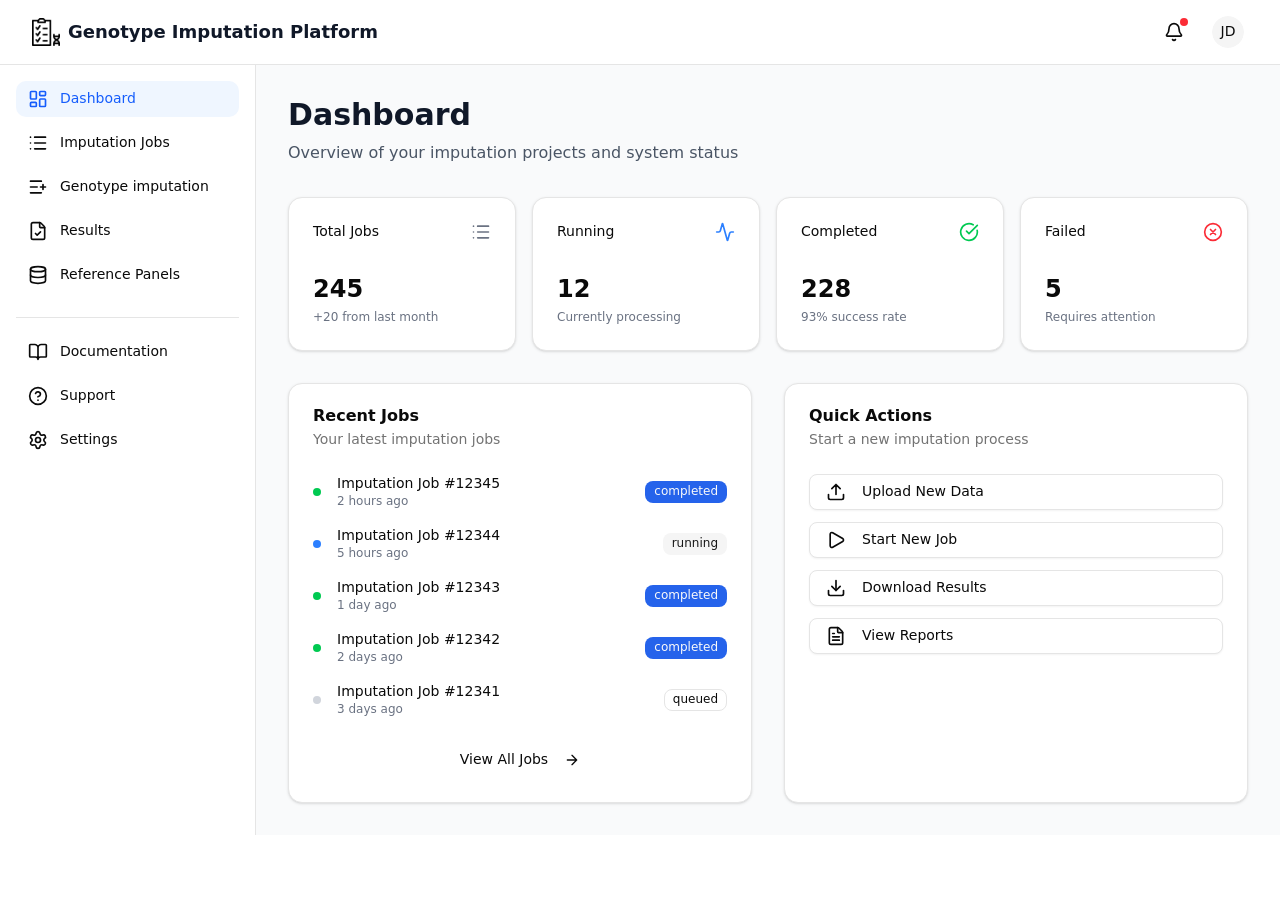
==== dashboard/index.html @ e4e01e19 "Updates" ====
<!DOCTYPE html><html><head><meta charset="utf-8"><meta name="viewport" content="width=device-width, initial-scale=1"><script type="importmap">{"imports":{"#entry":"/_nuxt/B8_jQJ55.js"}}</script><link rel="stylesheet" href="/_nuxt/entry.W6p2sgHq.css" crossorigin><style>@layer base {:where(.i-lucide\:activity){display:inline-block;width:1em;height:1em;background-color:currentColor;-webkit-mask-image:var(--svg);mask-image:var(--svg);-webkit-mask-repeat:no-repeat;mask-repeat:no-repeat;-webkit-mask-size:100% 100%;mask-size:100% 100%;--svg:url("data:image/svg+xml,%3Csvg xmlns='http://www.w3.org/2000/svg' viewBox='0 0 24 24' width='24' height='24'%3E%3Cpath fill='none' stroke='black' stroke-linecap='round' stroke-linejoin='round' stroke-width='2' d='M22 12h-2.48a2 2 0 0 0-1.93 1.46l-2.35 8.36a.25.25 0 0 1-.48 0L9.24 2.18a.25.25 0 0 0-.48 0l-2.35 8.36A2 2 0 0 1 4.49 12H2'/%3E%3C/svg%3E")}:where(.i-lucide\:arrow-right){display:inline-block;width:1em;height:1em;background-color:currentColor;-webkit-mask-image:var(--svg);mask-image:var(--svg);-webkit-mask-repeat:no-repeat;mask-repeat:no-repeat;-webkit-mask-size:100% 100%;mask-size:100% 100%;--svg:url("data:image/svg+xml,%3Csvg xmlns='http://www.w3.org/2000/svg' viewBox='0 0 24 24' width='24' height='24'%3E%3Cpath fill='none' stroke='black' stroke-linecap='round' stroke-linejoin='round' stroke-width='2' d='M5 12h14m-7-7l7 7l-7 7'/%3E%3C/svg%3E")}:where(.i-lucide\:bell){display:inline-block;width:1em;height:1em;background-color:currentColor;-webkit-mask-image:var(--svg);mask-image:var(--svg);-webkit-mask-repeat:no-repeat;mask-repeat:no-repeat;-webkit-mask-size:100% 100%;mask-size:100% 100%;--svg:url("data:image/svg+xml,%3Csvg xmlns='http://www.w3.org/2000/svg' viewBox='0 0 24 24' width='24' height='24'%3E%3Cpath fill='none' stroke='black' stroke-linecap='round' stroke-linejoin='round' stroke-width='2' d='M10.268 21a2 2 0 0 0 3.464 0m-10.47-5.674A1 1 0 0 0 4 17h16a1 1 0 0 0 .74-1.673C19.41 13.956 18 12.499 18 8A6 6 0 0 0 6 8c0 4.499-1.411 5.956-2.738 7.326'/%3E%3C/svg%3E")}:where(.i-lucide\:book-open){display:inline-block;width:1em;height:1em;background-color:currentColor;-webkit-mask-image:var(--svg);mask-image:var(--svg);-webkit-mask-repeat:no-repeat;mask-repeat:no-repeat;-webkit-mask-size:100% 100%;mask-size:100% 100%;--svg:url("data:image/svg+xml,%3Csvg xmlns='http://www.w3.org/2000/svg' viewBox='0 0 24 24' width='24' height='24'%3E%3Cpath fill='none' stroke='black' stroke-linecap='round' stroke-linejoin='round' stroke-width='2' d='M12 7v14m-9-3a1 1 0 0 1-1-1V4a1 1 0 0 1 1-1h5a4 4 0 0 1 4 4a4 4 0 0 1 4-4h5a1 1 0 0 1 1 1v13a1 1 0 0 1-1 1h-6a3 3 0 0 0-3 3a3 3 0 0 0-3-3z'/%3E%3C/svg%3E")}:where(.i-lucide\:check-circle){display:inline-block;width:1em;height:1em;background-color:currentColor;-webkit-mask-image:var(--svg);mask-image:var(--svg);-webkit-mask-repeat:no-repeat;mask-repeat:no-repeat;-webkit-mask-size:100% 100%;mask-size:100% 100%;--svg:url("data:image/svg+xml,%3Csvg xmlns='http://www.w3.org/2000/svg' viewBox='0 0 24 24' width='24' height='24'%3E%3Cg fill='none' stroke='black' stroke-linecap='round' stroke-linejoin='round' stroke-width='2'%3E%3Cpath d='M21.801 10A10 10 0 1 1 17 3.335'/%3E%3Cpath d='m9 11l3 3L22 4'/%3E%3C/g%3E%3C/svg%3E")}:where(.i-lucide\:database){display:inline-block;width:1em;height:1em;background-color:currentColor;-webkit-mask-image:var(--svg);mask-image:var(--svg);-webkit-mask-repeat:no-repeat;mask-repeat:no-repeat;-webkit-mask-size:100% 100%;mask-size:100% 100%;--svg:url("data:image/svg+xml,%3Csvg xmlns='http://www.w3.org/2000/svg' viewBox='0 0 24 24' width='24' height='24'%3E%3Cg fill='none' stroke='black' stroke-linecap='round' stroke-linejoin='round' stroke-width='2'%3E%3Cellipse cx='12' cy='5' rx='9' ry='3'/%3E%3Cpath d='M3 5v14a9 3 0 0 0 18 0V5'/%3E%3Cpath d='M3 12a9 3 0 0 0 18 0'/%3E%3C/g%3E%3C/svg%3E")}:where(.i-lucide\:download){display:inline-block;width:1em;height:1em;background-color:currentColor;-webkit-mask-image:var(--svg);mask-image:var(--svg);-webkit-mask-repeat:no-repeat;mask-repeat:no-repeat;-webkit-mask-size:100% 100%;mask-size:100% 100%;--svg:url("data:image/svg+xml,%3Csvg xmlns='http://www.w3.org/2000/svg' viewBox='0 0 24 24' width='24' height='24'%3E%3Cg fill='none' stroke='black' stroke-linecap='round' stroke-linejoin='round' stroke-width='2'%3E%3Cpath d='M12 15V3m9 12v4a2 2 0 0 1-2 2H5a2 2 0 0 1-2-2v-4'/%3E%3Cpath d='m7 10l5 5l5-5'/%3E%3C/g%3E%3C/svg%3E")}:where(.i-lucide\:file-check){display:inline-block;width:1em;height:1em;background-color:currentColor;-webkit-mask-image:var(--svg);mask-image:var(--svg);-webkit-mask-repeat:no-repeat;mask-repeat:no-repeat;-webkit-mask-size:100% 100%;mask-size:100% 100%;--svg:url("data:image/svg+xml,%3Csvg xmlns='http://www.w3.org/2000/svg' viewBox='0 0 24 24' width='24' height='24'%3E%3Cg fill='none' stroke='black' stroke-linecap='round' stroke-linejoin='round' stroke-width='2'%3E%3Cpath d='M6 22a2 2 0 0 1-2-2V4a2 2 0 0 1 2-2h8a2.4 2.4 0 0 1 1.704.706l3.588 3.588A2.4 2.4 0 0 1 20 8v12a2 2 0 0 1-2 2z'/%3E%3Cpath d='M14 2v5a1 1 0 0 0 1 1h5M9 15l2 2l4-4'/%3E%3C/g%3E%3C/svg%3E")}:where(.i-lucide\:file-text){display:inline-block;width:1em;height:1em;background-color:currentColor;-webkit-mask-image:var(--svg);mask-image:var(--svg);-webkit-mask-repeat:no-repeat;mask-repeat:no-repeat;-webkit-mask-size:100% 100%;mask-size:100% 100%;--svg:url("data:image/svg+xml,%3Csvg xmlns='http://www.w3.org/2000/svg' viewBox='0 0 24 24' width='24' height='24'%3E%3Cg fill='none' stroke='black' stroke-linecap='round' stroke-linejoin='round' stroke-width='2'%3E%3Cpath d='M6 22a2 2 0 0 1-2-2V4a2 2 0 0 1 2-2h8a2.4 2.4 0 0 1 1.704.706l3.588 3.588A2.4 2.4 0 0 1 20 8v12a2 2 0 0 1-2 2z'/%3E%3Cpath d='M14 2v5a1 1 0 0 0 1 1h5M10 9H8m8 4H8m8 4H8'/%3E%3C/g%3E%3C/svg%3E")}:where(.i-lucide\:help-circle){display:inline-block;width:1em;height:1em;background-color:currentColor;-webkit-mask-image:var(--svg);mask-image:var(--svg);-webkit-mask-repeat:no-repeat;mask-repeat:no-repeat;-webkit-mask-size:100% 100%;mask-size:100% 100%;--svg:url("data:image/svg+xml,%3Csvg xmlns='http://www.w3.org/2000/svg' viewBox='0 0 24 24' width='24' height='24'%3E%3Cg fill='none' stroke='black' stroke-linecap='round' stroke-linejoin='round' stroke-width='2'%3E%3Ccircle cx='12' cy='12' r='10'/%3E%3Cpath d='M9.09 9a3 3 0 0 1 5.83 1c0 2-3 3-3 3m.08 4h.01'/%3E%3C/g%3E%3C/svg%3E")}:where(.i-lucide\:layout-dashboard){display:inline-block;width:1em;height:1em;background-color:currentColor;-webkit-mask-image:var(--svg);mask-image:var(--svg);-webkit-mask-repeat:no-repeat;mask-repeat:no-repeat;-webkit-mask-size:100% 100%;mask-size:100% 100%;--svg:url("data:image/svg+xml,%3Csvg xmlns='http://www.w3.org/2000/svg' viewBox='0 0 24 24' width='24' height='24'%3E%3Cg fill='none' stroke='black' stroke-linecap='round' stroke-linejoin='round' stroke-width='2'%3E%3Crect width='7' height='9' x='3' y='3' rx='1'/%3E%3Crect width='7' height='5' x='14' y='3' rx='1'/%3E%3Crect width='7' height='9' x='14' y='12' rx='1'/%3E%3Crect width='7' height='5' x='3' y='16' rx='1'/%3E%3C/g%3E%3C/svg%3E")}:where(.i-lucide\:list){display:inline-block;width:1em;height:1em;background-color:currentColor;-webkit-mask-image:var(--svg);mask-image:var(--svg);-webkit-mask-repeat:no-repeat;mask-repeat:no-repeat;-webkit-mask-size:100% 100%;mask-size:100% 100%;--svg:url("data:image/svg+xml,%3Csvg xmlns='http://www.w3.org/2000/svg' viewBox='0 0 24 24' width='24' height='24'%3E%3Cpath fill='none' stroke='black' stroke-linecap='round' stroke-linejoin='round' stroke-width='2' d='M3 5h.01M3 12h.01M3 19h.01M8 5h13M8 12h13M8 19h13'/%3E%3C/svg%3E")}:where(.i-lucide\:list-plus){display:inline-block;width:1em;height:1em;background-color:currentColor;-webkit-mask-image:var(--svg);mask-image:var(--svg);-webkit-mask-repeat:no-repeat;mask-repeat:no-repeat;-webkit-mask-size:100% 100%;mask-size:100% 100%;--svg:url("data:image/svg+xml,%3Csvg xmlns='http://www.w3.org/2000/svg' viewBox='0 0 24 24' width='24' height='24'%3E%3Cpath fill='none' stroke='black' stroke-linecap='round' stroke-linejoin='round' stroke-width='2' d='M16 5H3m8 7H3m13 7H3M18 9v6m3-3h-6'/%3E%3C/svg%3E")}:where(.i-lucide\:menu){display:inline-block;width:1em;height:1em;background-color:currentColor;-webkit-mask-image:var(--svg);mask-image:var(--svg);-webkit-mask-repeat:no-repeat;mask-repeat:no-repeat;-webkit-mask-size:100% 100%;mask-size:100% 100%;--svg:url("data:image/svg+xml,%3Csvg xmlns='http://www.w3.org/2000/svg' viewBox='0 0 24 24' width='24' height='24'%3E%3Cpath fill='none' stroke='black' stroke-linecap='round' stroke-linejoin='round' stroke-width='2' d='M4 5h16M4 12h16M4 19h16'/%3E%3C/svg%3E")}:where(.i-lucide\:play){display:inline-block;width:1em;height:1em;background-color:currentColor;-webkit-mask-image:var(--svg);mask-image:var(--svg);-webkit-mask-repeat:no-repeat;mask-repeat:no-repeat;-webkit-mask-size:100% 100%;mask-size:100% 100%;--svg:url("data:image/svg+xml,%3Csvg xmlns='http://www.w3.org/2000/svg' viewBox='0 0 24 24' width='24' height='24'%3E%3Cpath fill='none' stroke='black' stroke-linecap='round' stroke-linejoin='round' stroke-width='2' d='M5 5a2 2 0 0 1 3.008-1.728l11.997 6.998a2 2 0 0 1 .003 3.458l-12 7A2 2 0 0 1 5 19z'/%3E%3C/svg%3E")}:where(.i-lucide\:settings){display:inline-block;width:1em;height:1em;background-color:currentColor;-webkit-mask-image:var(--svg);mask-image:var(--svg);-webkit-mask-repeat:no-repeat;mask-repeat:no-repeat;-webkit-mask-size:100% 100%;mask-size:100% 100%;--svg:url("data:image/svg+xml,%3Csvg xmlns='http://www.w3.org/2000/svg' viewBox='0 0 24 24' width='24' height='24'%3E%3Cg fill='none' stroke='black' stroke-linecap='round' stroke-linejoin='round' stroke-width='2'%3E%3Cpath d='M9.671 4.136a2.34 2.34 0 0 1 4.659 0a2.34 2.34 0 0 0 3.319 1.915a2.34 2.34 0 0 1 2.33 4.033a2.34 2.34 0 0 0 0 3.831a2.34 2.34 0 0 1-2.33 4.033a2.34 2.34 0 0 0-3.319 1.915a2.34 2.34 0 0 1-4.659 0a2.34 2.34 0 0 0-3.32-1.915a2.34 2.34 0 0 1-2.33-4.033a2.34 2.34 0 0 0 0-3.831A2.34 2.34 0 0 1 6.35 6.051a2.34 2.34 0 0 0 3.319-1.915'/%3E%3Ccircle cx='12' cy='12' r='3'/%3E%3C/g%3E%3C/svg%3E")}:where(.i-lucide\:upload){display:inline-block;width:1em;height:1em;background-color:currentColor;-webkit-mask-image:var(--svg);mask-image:var(--svg);-webkit-mask-repeat:no-repeat;mask-repeat:no-repeat;-webkit-mask-size:100% 100%;mask-size:100% 100%;--svg:url("data:image/svg+xml,%3Csvg xmlns='http://www.w3.org/2000/svg' viewBox='0 0 24 24' width='24' height='24'%3E%3Cpath fill='none' stroke='black' stroke-linecap='round' stroke-linejoin='round' stroke-width='2' d='M12 3v12m5-7l-5-5l-5 5m14 7v4a2 2 0 0 1-2 2H5a2 2 0 0 1-2-2v-4'/%3E%3C/svg%3E")}:where(.i-lucide\:x-circle){display:inline-block;width:1em;height:1em;background-color:currentColor;-webkit-mask-image:var(--svg);mask-image:var(--svg);-webkit-mask-repeat:no-repeat;mask-repeat:no-repeat;-webkit-mask-size:100% 100%;mask-size:100% 100%;--svg:url("data:image/svg+xml,%3Csvg xmlns='http://www.w3.org/2000/svg' viewBox='0 0 24 24' width='24' height='24'%3E%3Cg fill='none' stroke='black' stroke-linecap='round' stroke-linejoin='round' stroke-width='2'%3E%3Ccircle cx='12' cy='12' r='10'/%3E%3Cpath d='m15 9l-6 6m0-6l6 6'/%3E%3C/g%3E%3C/svg%3E")}:where(.i-my-icon\:dna-file){display:inline-block;width:1em;height:1em;background-repeat:no-repeat;background-size:100% 100%;background-image:url("data:image/svg+xml,%3Csvg xmlns='http://www.w3.org/2000/svg' xmlns:xlink='http://www.w3.org/1999/xlink' viewBox='0 0 66 66' width='66' height='66'%3E%3Cdefs%3E%3Cpattern id='pattern0_27_531' patternContentUnits='objectBoundingBox' width='1' height='1'%3E %3Cuse xlink:href='%23image0_27_531' transform='scale(0.00195312)'/%3E %3C/pattern%3E %3Cimage id='image0_27_531' width='512' height='512' preserveAspectRatio='none' xlink:href='[data-uri]'/%3E%3C/defs%3E%3Cg fill='none'%3E%3Crect width='66' height='66' fill='url(%23pattern0_27_531)'/%3E%3C/g%3E%3C/svg%3E")}}</style><link rel="preload" as="fetch" crossorigin="anonymous" href="/dashboard/_payload.json?099404ae-c078-4c4b-ba83-6b38a8fe12af"><link rel="modulepreload" as="script" crossorigin href="/_nuxt/B8_jQJ55.js"><link rel="modulepreload" as="script" crossorigin href="/_nuxt/zl2oPZ-I.js"><link rel="modulepreload" as="script" crossorigin href="/_nuxt/tWtEjd6h.js"><link rel="modulepreload" as="script" crossorigin href="/_nuxt/B28JWLuS.js"><link rel="modulepreload" as="script" crossorigin href="/_nuxt/Dm6hYX6M.js"><link rel="modulepreload" as="script" crossorigin href="/_nuxt/xxUTR6hq.js"><link rel="modulepreload" as="script" crossorigin href="/_nuxt/CKINISIb.js"><link rel="modulepreload" as="script" crossorigin href="/_nuxt/BtDqD2Kt.js"><link rel="modulepreload" as="script" crossorigin href="/_nuxt/DuKwS0rB.js"><link rel="modulepreload" as="script" crossorigin href="/_nuxt/C70OHCFm.js"><link rel="modulepreload" as="script" crossorigin href="/_nuxt/sebvBxUa.js"><link rel="modulepreload" as="script" crossorigin href="/_nuxt/D7hTLBJC.js"><link rel="modulepreload" as="script" crossorigin href="/_nuxt/BeybWEwR.js"><link rel="modulepreload" as="script" crossorigin href="/_nuxt/CuUC44mw.js"><link rel="modulepreload" as="script" crossorigin href="/_nuxt/C_3zd03k.js"><link rel="preload" as="fetch" fetchpriority="low" crossorigin="anonymous" href="/_nuxt/builds/meta/099404ae-c078-4c4b-ba83-6b38a8fe12af.json"><link rel="prefetch" as="script" crossorigin href="/_nuxt/DgcLq3_6.js"><link rel="prefetch" as="script" crossorigin href="/_nuxt/DllrQ2C2.js"><script type="module" src="/_nuxt/B8_jQJ55.js" crossorigin></script></head><body><div id="__nuxt"><div class="min-h-screen"><header class="sticky top-0 z-50 w-full border-b bg-white"><div class="flex h-16 items-center px-4 sm:px-6 lg:px-8"><button data-slot="button" class="inline-flex items-center justify-center gap-2 whitespace-nowrap rounded-md text-sm font-medium transition-all disabled:pointer-events-none disabled:opacity-50 [&amp;_svg]:pointer-events-none [&amp;_svg:not([class*=&#39;size-&#39;])]:size-4 shrink-0 [&amp;_svg]:shrink-0 outline-none focus-visible:border-ring focus-visible:ring-ring/50 focus-visible:ring-[3px] aria-invalid:ring-destructive/20 dark:aria-invalid:ring-destructive/40 aria-invalid:border-destructive hover:bg-accent hover:text-accent-foreground dark:hover:bg-accent/50 size-9 lg:hidden mr-2"><!--[--><span class="iconify i-lucide:menu" aria-hidden="true" style="font-size:24px;"></span><!--]--></button><a aria-current="page" href="/dashboard" class="router-link-active router-link-exact-active flex items-center space-x-2"><span class="iconify i-my-icon:dna-file text-blue-600" aria-hidden="true" style="font-size:28px;"></span><span class="text-lg font-bold text-gray-900 hidden sm:inline">Genotype Imputation Platform</span></a><div class="ml-auto flex items-center space-x-4"><!--[--><!--[--><!--[--><!--[--><button data-slot="dropdown-menu-trigger" class="inline-flex items-center justify-center gap-2 whitespace-nowrap rounded-md text-sm font-medium transition-all disabled:pointer-events-none disabled:opacity-50 [&amp;_svg]:pointer-events-none [&amp;_svg:not([class*=&#39;size-&#39;])]:size-4 shrink-0 [&amp;_svg]:shrink-0 outline-none focus-visible:border-ring focus-visible:ring-ring/50 focus-visible:ring-[3px] aria-invalid:ring-destructive/20 dark:aria-invalid:ring-destructive/40 aria-invalid:border-destructive hover:bg-accent hover:text-accent-foreground dark:hover:bg-accent/50 size-9 relative" id="reka-dropdown-menu-trigger-v-0-0" type="button" aria-haspopup="menu" aria-expanded="false" data-state="closed"><!--[--><span class="iconify i-lucide:bell" aria-hidden="true" style="font-size:20px;"></span><span class="absolute top-1 right-1 h-2 w-2 rounded-full bg-red-500"></span><!--]--></button><!--v-if--><!--]--><!--]--><!--]--><!--]--><!--[--><!--[--><!--[--><!--[--><button data-slot="dropdown-menu-trigger" class="inline-flex items-center justify-center gap-2 whitespace-nowrap text-sm font-medium transition-all disabled:pointer-events-none disabled:opacity-50 [&amp;_svg]:pointer-events-none [&amp;_svg:not([class*=&#39;size-&#39;])]:size-4 shrink-0 [&amp;_svg]:shrink-0 outline-none focus-visible:border-ring focus-visible:ring-ring/50 focus-visible:ring-[3px] aria-invalid:ring-destructive/20 dark:aria-invalid:ring-destructive/40 aria-invalid:border-destructive hover:bg-accent hover:text-accent-foreground dark:hover:bg-accent/50 px-4 py-2 has-[&gt;svg]:px-3 relative h-10 w-10 rounded-full" id="reka-dropdown-menu-trigger-v-0-1" type="button" aria-haspopup="menu" aria-expanded="false" data-state="closed"><!--[--><span data-slot="avatar" class="relative flex size-8 shrink-0 overflow-hidden rounded-full"><!--[--><!--[--><img role="img" src="/images/avatar.png" data-slot="avatar-image" class="aspect-square size-full" alt="User" style="display:none;"><span data-slot="avatar-fallback" class="bg-muted flex size-full items-center justify-center rounded-full"><!--[--><!--[-->JD<!--]--><!--]--></span><!--]--><!--]--></span><!--]--></button><!--v-if--><!--]--><!--]--><!--]--><!--]--></div></div></header><div class="flex"><aside class="fixed inset-y-0 left-0 z-40 w-64 transform border-r bg-white transition-transform duration-200 ease-in-out lg:static lg:translate-x-0 mt-16 lg:mt-0 -translate-x-full"><nav class="flex flex-col h-full p-4 space-y-2"><a aria-current="page" href="/dashboard" class="router-link-active router-link-exact-active flex items-center space-x-3 px-3 py-2 rounded-lg hover:bg-gray-100 transition-colors bg-blue-50 text-blue-600"><span class="iconify i-lucide:layout-dashboard" aria-hidden="true" style="font-size:20px;"></span><span class="text-sm font-medium">Dashboard</span></a><a href="/dashboard/jobs" class="flex items-center space-x-3 px-3 py-2 rounded-lg hover:bg-gray-100 transition-colors"><span class="iconify i-lucide:list" aria-hidden="true" style="font-size:20px;"></span><span class="text-sm font-medium">Imputation Jobs</span></a><a href="/dashboard/create" class="flex items-center space-x-3 px-3 py-2 rounded-lg hover:bg-gray-100 transition-colors"><span class="iconify i-lucide:list-plus" aria-hidden="true" style="font-size:20px;"></span><span class="text-sm font-medium">Genotype imputation</span></a><a class="flex items-center space-x-3 px-3 py-2 rounded-lg hover:bg-gray-100 transition-colors"><span class="iconify i-lucide:file-check" aria-hidden="true" style="font-size:20px;"></span><span class="text-sm font-medium">Results</span></a><a class="flex items-center space-x-3 px-3 py-2 rounded-lg hover:bg-gray-100 transition-colors"><span class="iconify i-lucide:database" aria-hidden="true" style="font-size:20px;"></span><span class="text-sm font-medium">Reference Panels</span></a><div data-orientation="horizontal" role="none" data-slot="separator-root" class="bg-border shrink-0 data-[orientation=horizontal]:h-px data-[orientation=horizontal]:w-full data-[orientation=vertical]:h-full data-[orientation=vertical]:w-px my-4"><!--[--><!--]--></div><a class="flex items-center space-x-3 px-3 py-2 rounded-lg hover:bg-gray-100 transition-colors"><span class="iconify i-lucide:book-open" aria-hidden="true" style="font-size:20px;"></span><span class="text-sm font-medium">Documentation</span></a><a class="flex items-center space-x-3 px-3 py-2 rounded-lg hover:bg-gray-100 transition-colors"><span class="iconify i-lucide:help-circle" aria-hidden="true" style="font-size:20px;"></span><span class="text-sm font-medium">Support</span></a><a class="flex items-center space-x-3 px-3 py-2 rounded-lg hover:bg-gray-100 transition-colors"><span class="iconify i-lucide:settings" aria-hidden="true" style="font-size:20px;"></span><span class="text-sm font-medium">Settings</span></a></nav></aside><!----><main class="flex-1 overflow-y-auto bg-gray-50"><div class="p-4 sm:p-6 lg:p-8"><!--[--><div></div><div><div class="mb-8"><h1 class="text-3xl font-bold text-gray-900">Dashboard</h1><p class="mt-2 text-gray-600"> Overview of your imputation projects and system status </p></div><div class="grid gap-4 md:grid-cols-2 lg:grid-cols-4 mb-8"><div data-slot="card" class="bg-card text-card-foreground flex flex-col gap-6 rounded-xl border py-6 shadow-sm"><!--[--><div data-slot="card-header" class="@container/card-header auto-rows-min grid-rows-[auto_auto] gap-1.5 px-6 has-data-[slot=card-action]:grid-cols-[1fr_auto] [.border-b]:pb-6 flex flex-row items-center justify-between space-y-0 pb-2"><!--[--><h3 data-slot="card-title" class="text-sm font-medium"><!--[-->Total Jobs<!--]--></h3><span class="iconify i-lucide:list text-gray-500" aria-hidden="true" style="font-size:20px;"></span><!--]--></div><div data-slot="card-content" class="px-6"><!--[--><div class="text-2xl font-bold">245</div><p class="text-xs text-gray-500 mt-1">+20 from last month</p><!--]--></div><!--]--></div><div data-slot="card" class="bg-card text-card-foreground flex flex-col gap-6 rounded-xl border py-6 shadow-sm"><!--[--><div data-slot="card-header" class="@container/card-header auto-rows-min grid-rows-[auto_auto] gap-1.5 px-6 has-data-[slot=card-action]:grid-cols-[1fr_auto] [.border-b]:pb-6 flex flex-row items-center justify-between space-y-0 pb-2"><!--[--><h3 data-slot="card-title" class="text-sm font-medium"><!--[-->Running<!--]--></h3><span class="iconify i-lucide:activity text-blue-500" aria-hidden="true" style="font-size:20px;"></span><!--]--></div><div data-slot="card-content" class="px-6"><!--[--><div class="text-2xl font-bold">12</div><p class="text-xs text-gray-500 mt-1">Currently processing</p><!--]--></div><!--]--></div><div data-slot="card" class="bg-card text-card-foreground flex flex-col gap-6 rounded-xl border py-6 shadow-sm"><!--[--><div data-slot="card-header" class="@container/card-header auto-rows-min grid-rows-[auto_auto] gap-1.5 px-6 has-data-[slot=card-action]:grid-cols-[1fr_auto] [.border-b]:pb-6 flex flex-row items-center justify-between space-y-0 pb-2"><!--[--><h3 data-slot="card-title" class="text-sm font-medium"><!--[-->Completed<!--]--></h3><span class="iconify i-lucide:check-circle text-green-500" aria-hidden="true" style="font-size:20px;"></span><!--]--></div><div data-slot="card-content" class="px-6"><!--[--><div class="text-2xl font-bold">228</div><p class="text-xs text-gray-500 mt-1">93% success rate</p><!--]--></div><!--]--></div><div data-slot="card" class="bg-card text-card-foreground flex flex-col gap-6 rounded-xl border py-6 shadow-sm"><!--[--><div data-slot="card-header" class="@container/card-header auto-rows-min grid-rows-[auto_auto] gap-1.5 px-6 has-data-[slot=card-action]:grid-cols-[1fr_auto] [.border-b]:pb-6 flex flex-row items-center justify-between space-y-0 pb-2"><!--[--><h3 data-slot="card-title" class="text-sm font-medium"><!--[-->Failed<!--]--></h3><span class="iconify i-lucide:x-circle text-red-500" aria-hidden="true" style="font-size:20px;"></span><!--]--></div><div data-slot="card-content" class="px-6"><!--[--><div class="text-2xl font-bold">5</div><p class="text-xs text-gray-500 mt-1">Requires attention</p><!--]--></div><!--]--></div></div><div class="grid gap-8 md:grid-cols-2"><div data-slot="card" class="bg-card text-card-foreground flex flex-col gap-6 rounded-xl border py-6 shadow-sm"><!--[--><div data-slot="card-header" class="@container/card-header grid auto-rows-min grid-rows-[auto_auto] items-start gap-1.5 px-6 has-data-[slot=card-action]:grid-cols-[1fr_auto] [.border-b]:pb-6"><!--[--><h3 data-slot="card-title" class="leading-none font-semibold"><!--[-->Recent Jobs<!--]--></h3><p data-slot="card-description" class="text-muted-foreground text-sm"><!--[-->Your latest imputation jobs<!--]--></p><!--]--></div><div data-slot="card-content" class="px-6"><!--[--><div class="space-y-4"><!--[--><div class="flex items-center justify-between"><div class="flex items-center space-x-4"><div class="w-2 h-2 rounded-full bg-green-500"></div><div><p class="text-sm font-medium">Imputation Job #12345</p><p class="text-xs text-gray-500">2 hours ago</p></div></div><div data-slot="badge" class="inline-flex items-center justify-center rounded-md border px-2 py-0.5 text-xs font-medium w-fit whitespace-nowrap shrink-0 [&amp;&gt;svg]:size-3 gap-1 [&amp;&gt;svg]:pointer-events-none focus-visible:border-ring focus-visible:ring-ring/50 focus-visible:ring-[3px] aria-invalid:ring-destructive/20 dark:aria-invalid:ring-destructive/40 aria-invalid:border-destructive transition-[color,box-shadow] overflow-hidden border-transparent bg-primary text-primary-foreground [a&amp;]:hover:bg-primary/90" variant="default"><!--[-->completed<!--]--></div></div><div class="flex items-center justify-between"><div class="flex items-center space-x-4"><div class="w-2 h-2 rounded-full bg-blue-500 animate-pulse"></div><div><p class="text-sm font-medium">Imputation Job #12344</p><p class="text-xs text-gray-500">5 hours ago</p></div></div><div data-slot="badge" class="inline-flex items-center justify-center rounded-md border px-2 py-0.5 text-xs font-medium w-fit whitespace-nowrap shrink-0 [&amp;&gt;svg]:size-3 gap-1 [&amp;&gt;svg]:pointer-events-none focus-visible:border-ring focus-visible:ring-ring/50 focus-visible:ring-[3px] aria-invalid:ring-destructive/20 dark:aria-invalid:ring-destructive/40 aria-invalid:border-destructive transition-[color,box-shadow] overflow-hidden border-transparent bg-secondary text-secondary-foreground [a&amp;]:hover:bg-secondary/90" variant="secondary"><!--[-->running<!--]--></div></div><div class="flex items-center justify-between"><div class="flex items-center space-x-4"><div class="w-2 h-2 rounded-full bg-green-500"></div><div><p class="text-sm font-medium">Imputation Job #12343</p><p class="text-xs text-gray-500">1 day ago</p></div></div><div data-slot="badge" class="inline-flex items-center justify-center rounded-md border px-2 py-0.5 text-xs font-medium w-fit whitespace-nowrap shrink-0 [&amp;&gt;svg]:size-3 gap-1 [&amp;&gt;svg]:pointer-events-none focus-visible:border-ring focus-visible:ring-ring/50 focus-visible:ring-[3px] aria-invalid:ring-destructive/20 dark:aria-invalid:ring-destructive/40 aria-invalid:border-destructive transition-[color,box-shadow] overflow-hidden border-transparent bg-primary text-primary-foreground [a&amp;]:hover:bg-primary/90" variant="default"><!--[-->completed<!--]--></div></div><div class="flex items-center justify-between"><div class="flex items-center space-x-4"><div class="w-2 h-2 rounded-full bg-green-500"></div><div><p class="text-sm font-medium">Imputation Job #12342</p><p class="text-xs text-gray-500">2 days ago</p></div></div><div data-slot="badge" class="inline-flex items-center justify-center rounded-md border px-2 py-0.5 text-xs font-medium w-fit whitespace-nowrap shrink-0 [&amp;&gt;svg]:size-3 gap-1 [&amp;&gt;svg]:pointer-events-none focus-visible:border-ring focus-visible:ring-ring/50 focus-visible:ring-[3px] aria-invalid:ring-destructive/20 dark:aria-invalid:ring-destructive/40 aria-invalid:border-destructive transition-[color,box-shadow] overflow-hidden border-transparent bg-primary text-primary-foreground [a&amp;]:hover:bg-primary/90" variant="default"><!--[-->completed<!--]--></div></div><div class="flex items-center justify-between"><div class="flex items-center space-x-4"><div class="w-2 h-2 rounded-full bg-gray-300"></div><div><p class="text-sm font-medium">Imputation Job #12341</p><p class="text-xs text-gray-500">3 days ago</p></div></div><div data-slot="badge" class="inline-flex items-center justify-center rounded-md border px-2 py-0.5 text-xs font-medium w-fit whitespace-nowrap shrink-0 [&amp;&gt;svg]:size-3 gap-1 [&amp;&gt;svg]:pointer-events-none focus-visible:border-ring focus-visible:ring-ring/50 focus-visible:ring-[3px] aria-invalid:ring-destructive/20 dark:aria-invalid:ring-destructive/40 aria-invalid:border-destructive transition-[color,box-shadow] overflow-hidden text-foreground [a&amp;]:hover:bg-accent [a&amp;]:hover:text-accent-foreground" variant="outline"><!--[-->queued<!--]--></div></div><!--]--></div><!--]--></div><div data-slot="card-footer" class="flex items-center px-6 [.border-t]:pt-6"><!--[--><button data-slot="button" class="inline-flex items-center justify-center gap-2 whitespace-nowrap rounded-md text-sm font-medium transition-all disabled:pointer-events-none disabled:opacity-50 [&amp;_svg]:pointer-events-none [&amp;_svg:not([class*=&#39;size-&#39;])]:size-4 shrink-0 [&amp;_svg]:shrink-0 outline-none focus-visible:border-ring focus-visible:ring-ring/50 focus-visible:ring-[3px] aria-invalid:ring-destructive/20 dark:aria-invalid:ring-destructive/40 aria-invalid:border-destructive hover:bg-accent hover:text-accent-foreground dark:hover:bg-accent/50 h-9 px-4 py-2 has-[&gt;svg]:px-3 w-full"><!--[--> View All Jobs <span class="iconify i-lucide:arrow-right ml-2" aria-hidden="true" style="font-size:16px;"></span><!--]--></button><!--]--></div><!--]--></div><div data-slot="card" class="bg-card text-card-foreground flex flex-col gap-6 rounded-xl border py-6 shadow-sm"><!--[--><div data-slot="card-header" class="@container/card-header grid auto-rows-min grid-rows-[auto_auto] items-start gap-1.5 px-6 has-data-[slot=card-action]:grid-cols-[1fr_auto] [.border-b]:pb-6"><!--[--><h3 data-slot="card-title" class="leading-none font-semibold"><!--[-->Quick Actions<!--]--></h3><p data-slot="card-description" class="text-muted-foreground text-sm"><!--[-->Start a new imputation process<!--]--></p><!--]--></div><div data-slot="card-content" class="px-6 space-y-3"><!--[--><button data-slot="button" class="inline-flex items-center gap-2 whitespace-nowrap rounded-md text-sm font-medium transition-all disabled:pointer-events-none disabled:opacity-50 [&amp;_svg]:pointer-events-none [&amp;_svg:not([class*=&#39;size-&#39;])]:size-4 shrink-0 [&amp;_svg]:shrink-0 outline-none focus-visible:border-ring focus-visible:ring-ring/50 focus-visible:ring-[3px] aria-invalid:ring-destructive/20 dark:aria-invalid:ring-destructive/40 aria-invalid:border-destructive border bg-background shadow-xs hover:bg-accent hover:text-accent-foreground dark:bg-input/30 dark:border-input dark:hover:bg-input/50 h-9 px-4 py-2 has-[&gt;svg]:px-3 w-full justify-start"><!--[--><span class="iconify i-lucide:upload mr-2" aria-hidden="true" style="font-size:20px;"></span> Upload New Data <!--]--></button><button data-slot="button" class="inline-flex items-center gap-2 whitespace-nowrap rounded-md text-sm font-medium transition-all disabled:pointer-events-none disabled:opacity-50 [&amp;_svg]:pointer-events-none [&amp;_svg:not([class*=&#39;size-&#39;])]:size-4 shrink-0 [&amp;_svg]:shrink-0 outline-none focus-visible:border-ring focus-visible:ring-ring/50 focus-visible:ring-[3px] aria-invalid:ring-destructive/20 dark:aria-invalid:ring-destructive/40 aria-invalid:border-destructive border bg-background shadow-xs hover:bg-accent hover:text-accent-foreground dark:bg-input/30 dark:border-input dark:hover:bg-input/50 h-9 px-4 py-2 has-[&gt;svg]:px-3 w-full justify-start"><!--[--><span class="iconify i-lucide:play mr-2" aria-hidden="true" style="font-size:20px;"></span> Start New Job <!--]--></button><button data-slot="button" class="inline-flex items-center gap-2 whitespace-nowrap rounded-md text-sm font-medium transition-all disabled:pointer-events-none disabled:opacity-50 [&amp;_svg]:pointer-events-none [&amp;_svg:not([class*=&#39;size-&#39;])]:size-4 shrink-0 [&amp;_svg]:shrink-0 outline-none focus-visible:border-ring focus-visible:ring-ring/50 focus-visible:ring-[3px] aria-invalid:ring-destructive/20 dark:aria-invalid:ring-destructive/40 aria-invalid:border-destructive border bg-background shadow-xs hover:bg-accent hover:text-accent-foreground dark:bg-input/30 dark:border-input dark:hover:bg-input/50 h-9 px-4 py-2 has-[&gt;svg]:px-3 w-full justify-start"><!--[--><span class="iconify i-lucide:download mr-2" aria-hidden="true" style="font-size:20px;"></span> Download Results <!--]--></button><button data-slot="button" class="inline-flex items-center gap-2 whitespace-nowrap rounded-md text-sm font-medium transition-all disabled:pointer-events-none disabled:opacity-50 [&amp;_svg]:pointer-events-none [&amp;_svg:not([class*=&#39;size-&#39;])]:size-4 shrink-0 [&amp;_svg]:shrink-0 outline-none focus-visible:border-ring focus-visible:ring-ring/50 focus-visible:ring-[3px] aria-invalid:ring-destructive/20 dark:aria-invalid:ring-destructive/40 aria-invalid:border-destructive border bg-background shadow-xs hover:bg-accent hover:text-accent-foreground dark:bg-input/30 dark:border-input dark:hover:bg-input/50 h-9 px-4 py-2 has-[&gt;svg]:px-3 w-full justify-start"><!--[--><span class="iconify i-lucide:file-text mr-2" aria-hidden="true" style="font-size:20px;"></span> View Reports <!--]--></button><!--]--></div><!--]--></div></div></div><!--]--></div></main></div></div></div><div id="teleports"></div><script type="application/json" data-nuxt-data="nuxt-app" data-ssr="true" id="__NUXT_DATA__" data-src="/dashboard/_payload.json?099404ae-c078-4c4b-ba83-6b38a8fe12af">[{"state":1,"once":3,"_errors":4,"serverRendered":6,"path":7,"prerenderedAt":8},["Reactive",2],{},["Set"],["ShallowReactive",5],{},true,"/dashboard",1762190846631]</script><script>window.__NUXT__={};window.__NUXT__.config={public:{},app:{baseURL:"/",buildId:"099404ae-c078-4c4b-ba83-6b38a8fe12af",buildAssetsDir:"/_nuxt/",cdnURL:""}}</script></body></html>
---- _nuxt/entry.W6p2sgHq.css ----
.vue-echarts-container,x-vue-echarts{display:block;height:100%;min-width:0;width:100%}/*! tailwindcss v4.1.15 | MIT License | https://tailwindcss.com */@layer properties{@supports ((-webkit-hyphens:none) and (not (margin-trim:inline))) or ((-moz-orient:inline) and (not (color:rgb(from red r g b)))){*,::backdrop,:after,:before{--tw-translate-x:0;--tw-translate-y:0;--tw-translate-z:0;--tw-rotate-x:initial;--tw-rotate-y:initial;--tw-rotate-z:initial;--tw-skew-x:initial;--tw-skew-y:initial;--tw-space-y-reverse:0;--tw-space-x-reverse:0;--tw-border-style:solid;--tw-leading:initial;--tw-font-weight:initial;--tw-tracking:initial;--tw-shadow:0 0 #0000;--tw-shadow-color:initial;--tw-shadow-alpha:100%;--tw-inset-shadow:0 0 #0000;--tw-inset-shadow-color:initial;--tw-inset-shadow-alpha:100%;--tw-ring-color:initial;--tw-ring-shadow:0 0 #0000;--tw-inset-ring-color:initial;--tw-inset-ring-shadow:0 0 #0000;--tw-ring-inset:initial;--tw-ring-offset-width:0px;--tw-ring-offset-color:#fff;--tw-ring-offset-shadow:0 0 #0000;--tw-outline-style:solid;--tw-blur:initial;--tw-brightness:initial;--tw-contrast:initial;--tw-grayscale:initial;--tw-hue-rotate:initial;--tw-invert:initial;--tw-opacity:initial;--tw-saturate:initial;--tw-sepia:initial;--tw-drop-shadow:initial;--tw-drop-shadow-color:initial;--tw-drop-shadow-alpha:100%;--tw-drop-shadow-size:initial;--tw-backdrop-blur:initial;--tw-backdrop-brightness:initial;--tw-backdrop-contrast:initial;--tw-backdrop-grayscale:initial;--tw-backdrop-hue-rotate:initial;--tw-backdrop-invert:initial;--tw-backdrop-opacity:initial;--tw-backdrop-saturate:initial;--tw-backdrop-sepia:initial;--tw-duration:initial;--tw-ease:initial;--tw-animation-delay:0s;--tw-animation-direction:normal;--tw-animation-duration:initial;--tw-animation-fill-mode:none;--tw-animation-iteration-count:1;--tw-enter-blur:0;--tw-enter-opacity:1;--tw-enter-rotate:0;--tw-enter-scale:1;--tw-enter-translate-x:0;--tw-enter-translate-y:0;--tw-exit-blur:0;--tw-exit-opacity:1;--tw-exit-rotate:0;--tw-exit-scale:1;--tw-exit-translate-x:0;--tw-exit-translate-y:0}}}@layer theme{:host,:root{--font-sans:ui-sans-serif,system-ui,sans-serif,"Apple Color Emoji","Segoe UI Emoji","Segoe UI Symbol","Noto Color Emoji";--font-mono:ui-monospace,SFMono-Regular,Menlo,Monaco,Consolas,"Liberation Mono","Courier New",monospace;--color-red-400:oklch(70.4% .191 22.216);--color-red-500:oklch(63.7% .237 25.331);--color-red-600:oklch(57.7% .245 27.325);--color-orange-100:oklch(95.4% .038 75.164);--color-orange-600:oklch(64.6% .222 41.116);--color-yellow-400:oklch(85.2% .199 91.936);--color-green-100:oklch(96.2% .044 156.743);--color-green-400:oklch(79.2% .209 151.711);--color-green-500:oklch(72.3% .219 149.579);--color-green-600:oklch(62.7% .194 149.214);--color-blue-50:oklch(97% .014 254.604);--color-blue-100:oklch(93.2% .032 255.585);--color-blue-200:oklch(88.2% .059 254.128);--color-blue-500:oklch(62.3% .214 259.815);--color-blue-600:oklch(54.6% .245 262.881);--color-purple-100:oklch(94.6% .033 307.174);--color-purple-600:oklch(55.8% .288 302.321);--color-gray-50:oklch(98.5% .002 247.839);--color-gray-100:oklch(96.7% .003 264.542);--color-gray-300:oklch(87.2% .01 258.338);--color-gray-400:oklch(70.7% .022 261.325);--color-gray-500:oklch(55.1% .027 264.364);--color-gray-600:oklch(44.6% .03 256.802);--color-gray-700:oklch(37.3% .034 259.733);--color-gray-900:oklch(21% .034 264.665);--color-black:#000;--color-white:#fff;--spacing:.25rem;--container-sm:24rem;--container-md:28rem;--container-lg:32rem;--container-2xl:42rem;--container-3xl:48rem;--container-4xl:56rem;--container-6xl:72rem;--container-7xl:80rem;--text-xs:.75rem;--text-xs--line-height:1.33333;--text-sm:.875rem;--text-sm--line-height:1.42857;--text-base:1rem;--text-base--line-height:1.5;--text-lg:1.125rem;--text-lg--line-height:1.55556;--text-xl:1.25rem;--text-xl--line-height:1.4;--text-2xl:1.5rem;--text-2xl--line-height:1.33333;--text-3xl:1.875rem;--text-3xl--line-height:1.2;--text-4xl:2.25rem;--text-4xl--line-height:1.11111;--text-5xl:3rem;--text-5xl--line-height:1;--text-6xl:3.75rem;--text-6xl--line-height:1;--text-7xl:4.5rem;--text-7xl--line-height:1;--font-weight-medium:500;--font-weight-semibold:600;--font-weight-bold:700;--tracking-tight:-.025em;--tracking-wide:.025em;--tracking-widest:.1em;--leading-tight:1.25;--leading-relaxed:1.625;--radius-xs:.125rem;--radius-2xl:1rem;--ease-in-out:cubic-bezier(.4,0,.2,1);--animate-spin:spin 1s linear infinite;--animate-pulse:pulse 2s cubic-bezier(.4,0,.6,1)infinite;--default-transition-duration:.15s;--default-transition-timing-function:cubic-bezier(.4,0,.2,1);--default-font-family:var(--font-sans);--default-mono-font-family:var(--font-mono)}}@layer base{*,::backdrop,:after,:before{border:0 solid;box-sizing:border-box;margin:0;padding:0}::file-selector-button{border:0 solid;box-sizing:border-box;margin:0;padding:0}:host,html{-webkit-text-size-adjust:100%;font-family:var(--default-font-family,ui-sans-serif,system-ui,sans-serif,"Apple Color Emoji","Segoe UI Emoji","Segoe UI Symbol","Noto Color Emoji");font-feature-settings:var(--default-font-feature-settings,normal);font-variation-settings:var(--default-font-variation-settings,normal);line-height:1.5;-moz-tab-size:4;-o-tab-size:4;tab-size:4;-webkit-tap-highlight-color:transparent}hr{border-top-width:1px;color:inherit;height:0}abbr:where([title]){-webkit-text-decoration:underline dotted;text-decoration:underline dotted}h1,h2,h3,h4,h5,h6{font-size:inherit;font-weight:inherit}a{color:inherit;-webkit-text-decoration:inherit;text-decoration:inherit}b,strong{font-weight:bolder}code,kbd,pre,samp{font-family:var(--default-mono-font-family,ui-monospace,SFMono-Regular,Menlo,Monaco,Consolas,"Liberation Mono","Courier New",monospace);font-feature-settings:var(--default-mono-font-feature-settings,normal);font-size:1em;font-variation-settings:var(--default-mono-font-variation-settings,normal)}small{font-size:80%}sub,sup{font-size:75%;line-height:0;position:relative;vertical-align:baseline}sub{bottom:-.25em}sup{top:-.5em}table{border-collapse:collapse;border-color:inherit;text-indent:0}:-moz-focusring{outline:auto}progress{vertical-align:baseline}summary{display:list-item}menu,ol,ul{list-style:none}audio,canvas,embed,iframe,img,object,svg,video{display:block;vertical-align:middle}img,video{height:auto;max-width:100%}button,input,optgroup,select,textarea{background-color:#0000;border-radius:0;color:inherit;font:inherit;font-feature-settings:inherit;font-variation-settings:inherit;letter-spacing:inherit;opacity:1}::file-selector-button{background-color:#0000;border-radius:0;color:inherit;font:inherit;font-feature-settings:inherit;font-variation-settings:inherit;letter-spacing:inherit;opacity:1}:where(select:is([multiple],[size])) optgroup{font-weight:bolder}:where(select:is([multiple],[size])) optgroup option{padding-inline-start:20px}::file-selector-button{margin-inline-end:4px}::-moz-placeholder{opacity:1}::placeholder{opacity:1}@supports (not (-webkit-appearance:-apple-pay-button)) or (contain-intrinsic-size:1px){::-moz-placeholder{color:currentColor}::placeholder{color:currentColor}@supports (color:color-mix(in lab,red,red)){::-moz-placeholder{color:color-mix(in oklab,currentcolor 50%,transparent)}::placeholder{color:color-mix(in oklab,currentcolor 50%,transparent)}}}textarea{resize:vertical}::-webkit-search-decoration{-webkit-appearance:none}::-webkit-date-and-time-value{min-height:1lh;text-align:inherit}::-webkit-datetime-edit{display:inline-flex}::-webkit-datetime-edit-fields-wrapper{padding:0}::-webkit-datetime-edit,::-webkit-datetime-edit-year-field{padding-block:0}::-webkit-datetime-edit-day-field,::-webkit-datetime-edit-month-field{padding-block:0}::-webkit-datetime-edit-hour-field,::-webkit-datetime-edit-minute-field{padding-block:0}::-webkit-datetime-edit-millisecond-field,::-webkit-datetime-edit-second-field{padding-block:0}::-webkit-datetime-edit-meridiem-field{padding-block:0}::-webkit-calendar-picker-indicator{line-height:1}:-moz-ui-invalid{box-shadow:none}button,input:where([type=button],[type=reset],[type=submit]){-webkit-appearance:button;-moz-appearance:button;appearance:button}::file-selector-button{-webkit-appearance:button;-moz-appearance:button;appearance:button}::-webkit-inner-spin-button,::-webkit-outer-spin-button{height:auto}[hidden]:where(:not([hidden=until-found])){display:none!important}*{border-color:var(--border);outline-color:var(--ring)}@supports (color:color-mix(in lab,red,red)){*{outline-color:color-mix(in oklab,var(--ring)50%,transparent)}}body{background-color:var(--background);color:var(--foreground)}[role=button]:not(:disabled),button:not(:disabled){cursor:pointer}}@layer components;@layer utilities{.\@container\/card-header{container:card-header/inline-size}.pointer-events-none{pointer-events:none}.sr-only{border-width:0;clip-path:inset(50%);height:1px;margin:-1px;overflow:hidden;padding:0;white-space:nowrap;width:1px}.absolute,.sr-only{position:absolute}.fixed{position:fixed}.relative{position:relative}.sticky{position:sticky}.inset-0{inset:calc(var(--spacing)*0)}.inset-x-0{inset-inline:calc(var(--spacing)*0)}.inset-y-0{inset-block:calc(var(--spacing)*0)}.top-0{top:calc(var(--spacing)*0)}.top-1{top:calc(var(--spacing)*1)}.top-1\/2{top:50%}.top-4{top:calc(var(--spacing)*4)}.top-\[50\%\]{top:50%}.right-0{right:calc(var(--spacing)*0)}.right-1{right:calc(var(--spacing)*1)}.right-2{right:calc(var(--spacing)*2)}.right-4{right:calc(var(--spacing)*4)}.bottom-0{bottom:calc(var(--spacing)*0)}.left-0{left:calc(var(--spacing)*0)}.left-1\/2{left:50%}.left-2{left:calc(var(--spacing)*2)}.left-\[50\%\]{left:50%}.z-10{z-index:10}.z-30{z-index:30}.z-40{z-index:40}.z-50{z-index:50}.order-1{order:1}.order-2{order:2}.col-start-2{grid-column-start:2}.row-span-2{grid-row:span 2/span 2}.row-start-1{grid-row-start:1}.-mx-1{margin-inline:calc(var(--spacing)*-1)}.mx-auto{margin-inline:auto}.my-1{margin-block:calc(var(--spacing)*1)}.my-4{margin-block:calc(var(--spacing)*4)}.my-8{margin-block:calc(var(--spacing)*8)}.mt-1{margin-top:calc(var(--spacing)*1)}.mt-2{margin-top:calc(var(--spacing)*2)}.mt-3{margin-top:calc(var(--spacing)*3)}.mt-4{margin-top:calc(var(--spacing)*4)}.mt-6{margin-top:calc(var(--spacing)*6)}.mt-8{margin-top:calc(var(--spacing)*8)}.mt-10{margin-top:calc(var(--spacing)*10)}.mt-12{margin-top:calc(var(--spacing)*12)}.mt-16{margin-top:calc(var(--spacing)*16)}.mt-auto{margin-top:auto}.mr-1{margin-right:calc(var(--spacing)*1)}.mr-2{margin-right:calc(var(--spacing)*2)}.-mb-1{margin-bottom:calc(var(--spacing)*-1)}.mb-1{margin-bottom:calc(var(--spacing)*1)}.mb-2{margin-bottom:calc(var(--spacing)*2)}.mb-3{margin-bottom:calc(var(--spacing)*3)}.mb-4{margin-bottom:calc(var(--spacing)*4)}.mb-6{margin-bottom:calc(var(--spacing)*6)}.mb-8{margin-bottom:calc(var(--spacing)*8)}.ml-2{margin-left:calc(var(--spacing)*2)}.ml-4{margin-left:calc(var(--spacing)*4)}.ml-auto{margin-left:auto}.block{display:block}.flex{display:flex}.grid{display:grid}.hidden{display:none}.inline-flex{display:inline-flex}.table{display:table}.table-caption{display:table-caption}.table-cell{display:table-cell}.table-row{display:table-row}.aspect-square{aspect-ratio:1}.size-2{height:calc(var(--spacing)*2);width:calc(var(--spacing)*2)}.size-3\.5{height:calc(var(--spacing)*3.5);width:calc(var(--spacing)*3.5)}.size-4{height:calc(var(--spacing)*4);width:calc(var(--spacing)*4)}.size-8{height:calc(var(--spacing)*8);width:calc(var(--spacing)*8)}.size-9{height:calc(var(--spacing)*9);width:calc(var(--spacing)*9)}.size-10{height:calc(var(--spacing)*10);width:calc(var(--spacing)*10)}.size-full{height:100%;width:100%}.h-2{height:calc(var(--spacing)*2)}.h-4{height:calc(var(--spacing)*4)}.h-8{height:calc(var(--spacing)*8)}.h-9{height:calc(var(--spacing)*9)}.h-10{height:calc(var(--spacing)*10)}.h-12{height:calc(var(--spacing)*12)}.h-16{height:calc(var(--spacing)*16)}.h-18{height:calc(var(--spacing)*18)}.h-24{height:calc(var(--spacing)*24)}.h-80{height:calc(var(--spacing)*80)}.h-\[1\.15rem\]{height:1.15rem}.h-\[calc\(100\%-1px\)\]{height:calc(100% - 1px)}.h-\[var\(--reka-select-trigger-height\)\]{height:var(--reka-select-trigger-height)}.h-auto{height:auto}.h-full{height:100%}.h-px{height:1px}.max-h-\(--reka-dropdown-menu-content-available-height\){max-height:var(--reka-dropdown-menu-content-available-height)}.max-h-\(--reka-select-content-available-height\){max-height:var(--reka-select-content-available-height)}.max-h-96{max-height:calc(var(--spacing)*96)}.min-h-\[250px\]{min-height:250px}.min-h-\[300px\]{min-height:300px}.min-h-screen{min-height:100vh}.w-2{width:calc(var(--spacing)*2)}.w-3\/4{width:75%}.w-4{width:calc(var(--spacing)*4)}.w-8{width:calc(var(--spacing)*8)}.w-10{width:calc(var(--spacing)*10)}.w-12{width:calc(var(--spacing)*12)}.w-32{width:calc(var(--spacing)*32)}.w-48{width:calc(var(--spacing)*48)}.w-56{width:calc(var(--spacing)*56)}.w-64{width:calc(var(--spacing)*64)}.w-80{width:calc(var(--spacing)*80)}.w-\[300px\]{width:300px}.w-fit{width:-moz-fit-content;width:fit-content}.w-full{width:100%}.max-w-2xl{max-width:var(--container-2xl)}.max-w-3xl{max-width:var(--container-3xl)}.max-w-4xl{max-width:var(--container-4xl)}.max-w-6xl{max-width:var(--container-6xl)}.max-w-7xl{max-width:var(--container-7xl)}.max-w-\[calc\(100\%-2rem\)\]{max-width:calc(100% - 2rem)}.max-w-lg{max-width:var(--container-lg)}.min-w-0{min-width:calc(var(--spacing)*0)}.min-w-\[8rem\]{min-width:8rem}.min-w-\[var\(--reka-select-trigger-width\)\]{min-width:var(--reka-select-trigger-width)}.flex-1{flex:1}.flex-auto{flex:auto}.shrink-0{flex-shrink:0}.caption-bottom{caption-side:bottom}.origin-\(--reka-dropdown-menu-content-transform-origin\){transform-origin:var(--reka-dropdown-menu-content-transform-origin)}.-translate-x-1\/2{--tw-translate-x:-50%}.-translate-x-1\/2,.-translate-x-full{translate:var(--tw-translate-x)var(--tw-translate-y)}.-translate-x-full{--tw-translate-x:-100%}.translate-x-0{--tw-translate-x:calc(var(--spacing)*0)}.translate-x-0,.translate-x-\[-50\%\]{translate:var(--tw-translate-x)var(--tw-translate-y)}.translate-x-\[-50\%\]{--tw-translate-x:-50%}.-translate-y-1\/2,.translate-y-\[-50\%\]{--tw-translate-y:-50%;translate:var(--tw-translate-x)var(--tw-translate-y)}.transform{transform:var(--tw-rotate-x,)var(--tw-rotate-y,)var(--tw-rotate-z,)var(--tw-skew-x,)var(--tw-skew-y,)}.animate-pulse{animation:var(--animate-pulse)}.animate-spin{animation:var(--animate-spin)}.cursor-default{cursor:default}.cursor-pointer{cursor:pointer}.scroll-my-1{scroll-margin-block:calc(var(--spacing)*1)}.auto-rows-min{grid-auto-rows:min-content}.grid-cols-1{grid-template-columns:repeat(1,minmax(0,1fr))}.grid-cols-4{grid-template-columns:repeat(4,minmax(0,1fr))}.grid-rows-\[auto_auto\]{grid-template-rows:auto auto}.flex-col{flex-direction:column}.flex-col-reverse{flex-direction:column-reverse}.flex-row{flex-direction:row}.place-content-center{place-content:center}.place-items-center{place-items:center}.items-center{align-items:center}.items-start{align-items:flex-start}.justify-between{justify-content:space-between}.justify-center{justify-content:center}.justify-end{justify-content:flex-end}.justify-start{justify-content:flex-start}.gap-1{gap:calc(var(--spacing)*1)}.gap-1\.5{gap:calc(var(--spacing)*1.5)}.gap-2{gap:calc(var(--spacing)*2)}.gap-3{gap:calc(var(--spacing)*3)}.gap-4{gap:calc(var(--spacing)*4)}.gap-6{gap:calc(var(--spacing)*6)}.gap-8{gap:calc(var(--spacing)*8)}:where(.space-y-0>:not(:last-child)){--tw-space-y-reverse:0;margin-block-end:calc(var(--spacing)*0*(1 - var(--tw-space-y-reverse)));margin-block-start:calc(var(--spacing)*0*var(--tw-space-y-reverse))}:where(.space-y-0\.5>:not(:last-child)){--tw-space-y-reverse:0;margin-block-end:calc(var(--spacing)*.5*(1 - var(--tw-space-y-reverse)));margin-block-start:calc(var(--spacing)*.5*var(--tw-space-y-reverse))}:where(.space-y-1>:not(:last-child)){--tw-space-y-reverse:0;margin-block-end:calc(var(--spacing)*1*(1 - var(--tw-space-y-reverse)));margin-block-start:calc(var(--spacing)*1*var(--tw-space-y-reverse))}:where(.space-y-2>:not(:last-child)){--tw-space-y-reverse:0;margin-block-end:calc(var(--spacing)*2*(1 - var(--tw-space-y-reverse)));margin-block-start:calc(var(--spacing)*2*var(--tw-space-y-reverse))}:where(.space-y-3>:not(:last-child)){--tw-space-y-reverse:0;margin-block-end:calc(var(--spacing)*3*(1 - var(--tw-space-y-reverse)));margin-block-start:calc(var(--spacing)*3*var(--tw-space-y-reverse))}:where(.space-y-4>:not(:last-child)){--tw-space-y-reverse:0;margin-block-end:calc(var(--spacing)*4*(1 - var(--tw-space-y-reverse)));margin-block-start:calc(var(--spacing)*4*var(--tw-space-y-reverse))}:where(.space-y-6>:not(:last-child)){--tw-space-y-reverse:0;margin-block-end:calc(var(--spacing)*6*(1 - var(--tw-space-y-reverse)));margin-block-start:calc(var(--spacing)*6*var(--tw-space-y-reverse))}:where(.space-x-1>:not(:last-child)){--tw-space-x-reverse:0;margin-inline-end:calc(var(--spacing)*1*(1 - var(--tw-space-x-reverse)));margin-inline-start:calc(var(--spacing)*1*var(--tw-space-x-reverse))}:where(.space-x-2>:not(:last-child)){--tw-space-x-reverse:0;margin-inline-end:calc(var(--spacing)*2*(1 - var(--tw-space-x-reverse)));margin-inline-start:calc(var(--spacing)*2*var(--tw-space-x-reverse))}:where(.space-x-3>:not(:last-child)){--tw-space-x-reverse:0;margin-inline-end:calc(var(--spacing)*3*(1 - var(--tw-space-x-reverse)));margin-inline-start:calc(var(--spacing)*3*var(--tw-space-x-reverse))}:where(.space-x-4>:not(:last-child)){--tw-space-x-reverse:0;margin-inline-end:calc(var(--spacing)*4*(1 - var(--tw-space-x-reverse)));margin-inline-start:calc(var(--spacing)*4*var(--tw-space-x-reverse))}:where(.space-x-8>:not(:last-child)){--tw-space-x-reverse:0;margin-inline-end:calc(var(--spacing)*8*(1 - var(--tw-space-x-reverse)));margin-inline-start:calc(var(--spacing)*8*var(--tw-space-x-reverse))}.self-start{align-self:flex-start}.justify-self-end{justify-self:flex-end}.overflow-auto{overflow:auto}.overflow-hidden{overflow:hidden}.overflow-x-auto{overflow-x:auto}.overflow-x-hidden{overflow-x:hidden}.overflow-y-auto{overflow-y:auto}.rounded-2xl{border-radius:var(--radius-2xl)}.rounded-\[4px\]{border-radius:4px}.rounded-full{border-radius:3.40282e+38px}.rounded-lg{border-radius:var(--radius)}.rounded-md{border-radius:calc(var(--radius) - 2px)}.rounded-sm{border-radius:calc(var(--radius) - 4px)}.rounded-xl{border-radius:calc(var(--radius) + 4px)}.rounded-xs{border-radius:var(--radius-xs)}.border{border-style:var(--tw-border-style);border-width:1px}.border-2{border-style:var(--tw-border-style);border-width:2px}.border-t{border-top-style:var(--tw-border-style);border-top-width:1px}.border-r{border-right-style:var(--tw-border-style);border-right-width:1px}.border-b{border-bottom-style:var(--tw-border-style);border-bottom-width:1px}.border-l{border-left-style:var(--tw-border-style);border-left-width:1px}.border-dashed{--tw-border-style:dashed;border-style:dashed}.border-blue-200{border-color:var(--color-blue-200)}.border-border{border-color:var(--border)}.border-gray-300{border-color:var(--color-gray-300)}.border-input{border-color:var(--input)}.border-transparent{border-color:#0000}.bg-background{background-color:var(--background)}.bg-black{background-color:var(--color-black)}.bg-black\/80{background-color:#000c}@supports (color:color-mix(in lab,red,red)){.bg-black\/80{background-color:color-mix(in oklab,var(--color-black)80%,transparent)}}.bg-blue-50{background-color:var(--color-blue-50)}.bg-blue-100{background-color:var(--color-blue-100)}.bg-blue-500{background-color:var(--color-blue-500)}.bg-border{background-color:var(--border)}.bg-card{background-color:var(--card)}.bg-destructive{background-color:var(--destructive)}.bg-gray-50{background-color:var(--color-gray-50)}.bg-gray-300{background-color:var(--color-gray-300)}.bg-gray-900{background-color:var(--color-gray-900)}.bg-green-100{background-color:var(--color-green-100)}.bg-green-500{background-color:var(--color-green-500)}.bg-muted,.bg-muted\/50{background-color:var(--muted)}@supports (color:color-mix(in lab,red,red)){.bg-muted\/50{background-color:color-mix(in oklab,var(--muted)50%,transparent)}}.bg-orange-100{background-color:var(--color-orange-100)}.bg-popover{background-color:var(--popover)}.bg-primary,.bg-primary\/20{background-color:var(--primary)}@supports (color:color-mix(in lab,red,red)){.bg-primary\/20{background-color:color-mix(in oklab,var(--primary)20%,transparent)}}.bg-purple-100{background-color:var(--color-purple-100)}.bg-red-500{background-color:var(--color-red-500)}.bg-secondary{background-color:var(--secondary)}.bg-transparent{background-color:#0000}.bg-white{background-color:var(--color-white)}.bg-white\/50{background-color:#ffffff80}@supports (color:color-mix(in lab,red,red)){.bg-white\/50{background-color:color-mix(in oklab,var(--color-white)50%,transparent)}}.fill-current{fill:currentColor}.fill-primary{fill:var(--primary)}.object-contain{-o-object-fit:contain;object-fit:contain}.p-0{padding:calc(var(--spacing)*0)}.p-0\.5{padding:calc(var(--spacing)*.5)}.p-1{padding:calc(var(--spacing)*1)}.p-2{padding:calc(var(--spacing)*2)}.p-3{padding:calc(var(--spacing)*3)}.p-4{padding:calc(var(--spacing)*4)}.p-6{padding:calc(var(--spacing)*6)}.p-8{padding:calc(var(--spacing)*8)}.p-\[3px\]{padding:3px}.px-2{padding-inline:calc(var(--spacing)*2)}.px-3{padding-inline:calc(var(--spacing)*3)}.px-4{padding-inline:calc(var(--spacing)*4)}.px-6{padding-inline:calc(var(--spacing)*6)}.py-0\.5{padding-block:calc(var(--spacing)*.5)}.py-1{padding-block:calc(var(--spacing)*1)}.py-1\.5{padding-block:calc(var(--spacing)*1.5)}.py-2{padding-block:calc(var(--spacing)*2)}.py-4{padding-block:calc(var(--spacing)*4)}.py-6{padding-block:calc(var(--spacing)*6)}.py-8{padding-block:calc(var(--spacing)*8)}.py-10{padding-block:calc(var(--spacing)*10)}.py-12{padding-block:calc(var(--spacing)*12)}.py-16{padding-block:calc(var(--spacing)*16)}.pt-6{padding-top:calc(var(--spacing)*6)}.pr-2{padding-right:calc(var(--spacing)*2)}.pr-8{padding-right:calc(var(--spacing)*8)}.pb-2{padding-bottom:calc(var(--spacing)*2)}.pl-2{padding-left:calc(var(--spacing)*2)}.pl-8{padding-left:calc(var(--spacing)*8)}.text-center{text-align:center}.text-left{text-align:left}.text-right{text-align:right}.align-middle{vertical-align:middle}.font-mono{font-family:var(--font-mono)}.text-2xl{font-size:var(--text-2xl);line-height:var(--tw-leading,var(--text-2xl--line-height))}.text-3xl{font-size:var(--text-3xl);line-height:var(--tw-leading,var(--text-3xl--line-height))}.text-4xl{font-size:var(--text-4xl);line-height:var(--tw-leading,var(--text-4xl--line-height))}.text-base{font-size:var(--text-base);line-height:var(--tw-leading,var(--text-base--line-height))}.text-lg{font-size:var(--text-lg);line-height:var(--tw-leading,var(--text-lg--line-height))}.text-sm{font-size:var(--text-sm);line-height:var(--tw-leading,var(--text-sm--line-height))}.text-xs{font-size:var(--text-xs);line-height:var(--tw-leading,var(--text-xs--line-height))}.leading-none{--tw-leading:1;line-height:1}.leading-relaxed{--tw-leading:var(--leading-relaxed);line-height:var(--leading-relaxed)}.leading-tight{--tw-leading:var(--leading-tight);line-height:var(--leading-tight)}.font-bold{--tw-font-weight:var(--font-weight-bold);font-weight:var(--font-weight-bold)}.font-medium{--tw-font-weight:var(--font-weight-medium);font-weight:var(--font-weight-medium)}.font-semibold{--tw-font-weight:var(--font-weight-semibold);font-weight:var(--font-weight-semibold)}.tracking-tight{--tw-tracking:var(--tracking-tight);letter-spacing:var(--tracking-tight)}.tracking-wide{--tw-tracking:var(--tracking-wide);letter-spacing:var(--tracking-wide)}.tracking-widest{--tw-tracking:var(--tracking-widest);letter-spacing:var(--tracking-widest)}.whitespace-nowrap{white-space:nowrap}.text-blue-500{color:var(--color-blue-500)}.text-blue-600{color:var(--color-blue-600)}.text-card-foreground{color:var(--card-foreground)}.text-current{color:currentColor}.text-destructive{color:var(--destructive)}.text-foreground{color:var(--foreground)}.text-gray-100{color:var(--color-gray-100)}.text-gray-300{color:var(--color-gray-300)}.text-gray-400{color:var(--color-gray-400)}.text-gray-500{color:var(--color-gray-500)}.text-gray-600{color:var(--color-gray-600)}.text-gray-700{color:var(--color-gray-700)}.text-gray-900{color:var(--color-gray-900)}.text-green-400{color:var(--color-green-400)}.text-green-500{color:var(--color-green-500)}.text-green-600{color:var(--color-green-600)}.text-muted-foreground{color:var(--muted-foreground)}.text-orange-600{color:var(--color-orange-600)}.text-popover-foreground{color:var(--popover-foreground)}.text-primary{color:var(--primary)}.text-primary-foreground{color:var(--primary-foreground)}.text-purple-600{color:var(--color-purple-600)}.text-red-400{color:var(--color-red-400)}.text-red-500{color:var(--color-red-500)}.text-red-600{color:var(--color-red-600)}.text-secondary-foreground{color:var(--secondary-foreground)}.text-white{color:var(--color-white)}.text-yellow-400{color:var(--color-yellow-400)}.uppercase{text-transform:uppercase}.not-italic{font-style:normal}.underline-offset-4{text-underline-offset:4px}.opacity-50{opacity:.5}.opacity-70{opacity:.7}.shadow{--tw-shadow:0 1px 3px 0 var(--tw-shadow-color,#0000001a),0 1px 2px -1px var(--tw-shadow-color,#0000001a)}.shadow,.shadow-lg{box-shadow:var(--tw-inset-shadow),var(--tw-inset-ring-shadow),var(--tw-ring-offset-shadow),var(--tw-ring-shadow),var(--tw-shadow)}.shadow-lg{--tw-shadow:0 10px 15px -3px var(--tw-shadow-color,#0000001a),0 4px 6px -4px var(--tw-shadow-color,#0000001a)}.shadow-md{--tw-shadow:0 4px 6px -1px var(--tw-shadow-color,#0000001a),0 2px 4px -2px var(--tw-shadow-color,#0000001a)}.shadow-md,.shadow-sm{box-shadow:var(--tw-inset-shadow),var(--tw-inset-ring-shadow),var(--tw-ring-offset-shadow),var(--tw-ring-shadow),var(--tw-shadow)}.shadow-sm{--tw-shadow:0 1px 3px 0 var(--tw-shadow-color,#0000001a),0 1px 2px -1px var(--tw-shadow-color,#0000001a)}.shadow-xs{--tw-shadow:0 1px 2px 0 var(--tw-shadow-color,#0000000d)}.ring-0,.shadow-xs{box-shadow:var(--tw-inset-shadow),var(--tw-inset-ring-shadow),var(--tw-ring-offset-shadow),var(--tw-ring-shadow),var(--tw-shadow)}.ring-0{--tw-ring-shadow:var(--tw-ring-inset,)0 0 0 calc(var(--tw-ring-offset-width))var(--tw-ring-color,currentcolor)}.ring-offset-background{--tw-ring-offset-color:var(--background)}.outline-hidden{--tw-outline-style:none;outline-style:none}@media(forced-colors:active){.outline-hidden{outline:2px solid #0000;outline-offset:2px}}.outline{outline-style:var(--tw-outline-style);outline-width:1px}.filter{filter:var(--tw-blur,)var(--tw-brightness,)var(--tw-contrast,)var(--tw-grayscale,)var(--tw-hue-rotate,)var(--tw-invert,)var(--tw-saturate,)var(--tw-sepia,)var(--tw-drop-shadow,)}.backdrop-blur{--tw-backdrop-blur:blur(8px);-webkit-backdrop-filter:var(--tw-backdrop-blur,)var(--tw-backdrop-brightness,)var(--tw-backdrop-contrast,)var(--tw-backdrop-grayscale,)var(--tw-backdrop-hue-rotate,)var(--tw-backdrop-invert,)var(--tw-backdrop-opacity,)var(--tw-backdrop-saturate,)var(--tw-backdrop-sepia,);backdrop-filter:var(--tw-backdrop-blur,)var(--tw-backdrop-brightness,)var(--tw-backdrop-contrast,)var(--tw-backdrop-grayscale,)var(--tw-backdrop-hue-rotate,)var(--tw-backdrop-invert,)var(--tw-backdrop-opacity,)var(--tw-backdrop-saturate,)var(--tw-backdrop-sepia,)}.transition{transition-duration:var(--tw-duration,var(--default-transition-duration));transition-property:color,background-color,border-color,outline-color,text-decoration-color,fill,stroke,--tw-gradient-from,--tw-gradient-via,--tw-gradient-to,opacity,box-shadow,transform,translate,scale,rotate,filter,backdrop-filter,display,content-visibility,overlay,pointer-events;transition-timing-function:var(--tw-ease,var(--default-transition-timing-function))}.transition-\[color\,box-shadow\]{transition-duration:var(--tw-duration,var(--default-transition-duration));transition-property:color,box-shadow;transition-timing-function:var(--tw-ease,var(--default-transition-timing-function))}.transition-all{transition-duration:var(--tw-duration,var(--default-transition-duration));transition-property:all;transition-timing-function:var(--tw-ease,var(--default-transition-timing-function))}.transition-colors{transition-duration:var(--tw-duration,var(--default-transition-duration));transition-property:color,background-color,border-color,outline-color,text-decoration-color,fill,stroke,--tw-gradient-from,--tw-gradient-via,--tw-gradient-to;transition-timing-function:var(--tw-ease,var(--default-transition-timing-function))}.transition-opacity{transition-duration:var(--tw-duration,var(--default-transition-duration));transition-property:opacity;transition-timing-function:var(--tw-ease,var(--default-transition-timing-function))}.transition-shadow{transition-duration:var(--tw-duration,var(--default-transition-duration));transition-property:box-shadow;transition-timing-function:var(--tw-ease,var(--default-transition-timing-function))}.transition-transform{transition-duration:var(--tw-duration,var(--default-transition-duration));transition-property:transform,translate,scale,rotate;transition-timing-function:var(--tw-ease,var(--default-transition-timing-function))}.transition-none{transition-property:none}.duration-200{--tw-duration:.2s;transition-duration:.2s}.ease-in-out{--tw-ease:var(--ease-in-out);transition-timing-function:var(--ease-in-out)}.outline-none{--tw-outline-style:none;outline-style:none}.select-none{-webkit-user-select:none;-moz-user-select:none;user-select:none}.running{animation-play-state:running}.group-data-\[disabled\=true\]\:pointer-events-none:is(:where(.group)[data-disabled=true] *){pointer-events:none}.group-data-\[disabled\=true\]\:opacity-50:is(:where(.group)[data-disabled=true] *){opacity:.5}.peer-disabled\:cursor-not-allowed:is(:where(.peer):disabled~*){cursor:not-allowed}.peer-disabled\:opacity-50:is(:where(.peer):disabled~*){opacity:.5}.selection\:bg-primary ::-moz-selection{background-color:var(--primary)}.selection\:bg-primary ::selection{background-color:var(--primary)}.selection\:bg-primary::-moz-selection{background-color:var(--primary)}.selection\:bg-primary::selection{background-color:var(--primary)}.selection\:text-primary-foreground ::-moz-selection{color:var(--primary-foreground)}.selection\:text-primary-foreground ::selection{color:var(--primary-foreground)}.selection\:text-primary-foreground::-moz-selection{color:var(--primary-foreground)}.selection\:text-primary-foreground::selection{color:var(--primary-foreground)}.file\:inline-flex::file-selector-button{display:inline-flex}.file\:h-7::file-selector-button{height:calc(var(--spacing)*7)}.file\:border-0::file-selector-button{border-style:var(--tw-border-style);border-width:0}.file\:bg-transparent::file-selector-button{background-color:#0000}.file\:text-sm::file-selector-button{font-size:var(--text-sm);line-height:var(--tw-leading,var(--text-sm--line-height))}.file\:font-medium::file-selector-button{--tw-font-weight:var(--font-weight-medium);font-weight:var(--font-weight-medium)}.file\:text-foreground::file-selector-button{color:var(--foreground)}.placeholder\:text-muted-foreground::-moz-placeholder{color:var(--muted-foreground)}.placeholder\:text-muted-foreground::placeholder{color:var(--muted-foreground)}@media(hover:hover){.hover\:border-blue-500:hover{border-color:var(--color-blue-500)}.hover\:bg-accent:hover{background-color:var(--accent)}.hover\:bg-blue-600:hover{background-color:var(--color-blue-600)}.hover\:bg-destructive\/90:hover{background-color:var(--destructive)}@supports (color:color-mix(in lab,red,red)){.hover\:bg-destructive\/90:hover{background-color:color-mix(in oklab,var(--destructive)90%,transparent)}}.hover\:bg-gray-100:hover{background-color:var(--color-gray-100)}.hover\:bg-muted\/50:hover{background-color:var(--muted)}@supports (color:color-mix(in lab,red,red)){.hover\:bg-muted\/50:hover{background-color:color-mix(in oklab,var(--muted)50%,transparent)}}.hover\:bg-primary\/90:hover{background-color:var(--primary)}@supports (color:color-mix(in lab,red,red)){.hover\:bg-primary\/90:hover{background-color:color-mix(in oklab,var(--primary)90%,transparent)}}.hover\:bg-secondary:hover,.hover\:bg-secondary\/80:hover{background-color:var(--secondary)}@supports (color:color-mix(in lab,red,red)){.hover\:bg-secondary\/80:hover{background-color:color-mix(in oklab,var(--secondary)80%,transparent)}}.hover\:text-accent-foreground:hover{color:var(--accent-foreground)}.hover\:text-blue-600:hover{color:var(--color-blue-600)}.hover\:text-white:hover{color:var(--color-white)}.hover\:underline:hover{text-decoration-line:underline}.hover\:opacity-100:hover{opacity:1}.hover\:shadow-md:hover{--tw-shadow:0 4px 6px -1px var(--tw-shadow-color,#0000001a),0 2px 4px -2px var(--tw-shadow-color,#0000001a);box-shadow:var(--tw-inset-shadow),var(--tw-inset-ring-shadow),var(--tw-ring-offset-shadow),var(--tw-ring-shadow),var(--tw-shadow)}}.focus\:bg-accent:focus{background-color:var(--accent)}.focus\:text-accent-foreground:focus{color:var(--accent-foreground)}.focus\:ring-2:focus{--tw-ring-shadow:var(--tw-ring-inset,)0 0 0 calc(2px + var(--tw-ring-offset-width))var(--tw-ring-color,currentcolor);box-shadow:var(--tw-inset-shadow),var(--tw-inset-ring-shadow),var(--tw-ring-offset-shadow),var(--tw-ring-shadow),var(--tw-shadow)}.focus\:ring-ring:focus{--tw-ring-color:var(--ring)}.focus\:ring-offset-2:focus{--tw-ring-offset-width:2px;--tw-ring-offset-shadow:var(--tw-ring-inset,)0 0 0 var(--tw-ring-offset-width)var(--tw-ring-offset-color)}.focus\:outline-hidden:focus{--tw-outline-style:none;outline-style:none}@media(forced-colors:active){.focus\:outline-hidden:focus{outline:2px solid #0000;outline-offset:2px}}.focus-visible\:border-ring:focus-visible{border-color:var(--ring)}.focus-visible\:ring-1:focus-visible{--tw-ring-shadow:var(--tw-ring-inset,)0 0 0 calc(1px + var(--tw-ring-offset-width))var(--tw-ring-color,currentcolor);box-shadow:var(--tw-inset-shadow),var(--tw-inset-ring-shadow),var(--tw-ring-offset-shadow),var(--tw-ring-shadow),var(--tw-shadow)}.focus-visible\:ring-\[3px\]:focus-visible{--tw-ring-shadow:var(--tw-ring-inset,)0 0 0 calc(3px + var(--tw-ring-offset-width))var(--tw-ring-color,currentcolor);box-shadow:var(--tw-inset-shadow),var(--tw-inset-ring-shadow),var(--tw-ring-offset-shadow),var(--tw-ring-shadow),var(--tw-shadow)}.focus-visible\:ring-destructive\/20:focus-visible{--tw-ring-color:var(--destructive)}@supports (color:color-mix(in lab,red,red)){.focus-visible\:ring-destructive\/20:focus-visible{--tw-ring-color:color-mix(in oklab,var(--destructive)20%,transparent)}}.focus-visible\:ring-ring:focus-visible,.focus-visible\:ring-ring\/50:focus-visible{--tw-ring-color:var(--ring)}@supports (color:color-mix(in lab,red,red)){.focus-visible\:ring-ring\/50:focus-visible{--tw-ring-color:color-mix(in oklab,var(--ring)50%,transparent)}}.focus-visible\:outline-1:focus-visible{outline-style:var(--tw-outline-style);outline-width:1px}.focus-visible\:outline-ring:focus-visible{outline-color:var(--ring)}.focus-visible\:outline-none:focus-visible{--tw-outline-style:none;outline-style:none}.disabled\:pointer-events-none:disabled{pointer-events:none}.disabled\:cursor-not-allowed:disabled{cursor:not-allowed}.disabled\:opacity-20:disabled{opacity:.2}.disabled\:opacity-50:disabled{opacity:.5}.has-data-\[slot\=card-action\]\:grid-cols-\[1fr_auto\]:has([data-slot=card-action]){grid-template-columns:1fr auto}.has-\[\>svg\]\:px-2\.5:has(>svg){padding-inline:calc(var(--spacing)*2.5)}.has-\[\>svg\]\:px-3:has(>svg){padding-inline:calc(var(--spacing)*3)}.has-\[\>svg\]\:px-4:has(>svg){padding-inline:calc(var(--spacing)*4)}.aria-invalid\:border-destructive[aria-invalid=true]{border-color:var(--destructive)}.aria-invalid\:ring-destructive\/20[aria-invalid=true]{--tw-ring-color:var(--destructive)}@supports (color:color-mix(in lab,red,red)){.aria-invalid\:ring-destructive\/20[aria-invalid=true]{--tw-ring-color:color-mix(in oklab,var(--destructive)20%,transparent)}}.data-\[disabled\]\:pointer-events-none[data-disabled]{pointer-events:none}.data-\[disabled\]\:opacity-50[data-disabled]{opacity:.5}.data-\[error\=true\]\:text-destructive[data-error=true]{color:var(--destructive)}.data-\[inset\]\:pl-8[data-inset]{padding-left:calc(var(--spacing)*8)}.data-\[orientation\=horizontal\]\:h-px[data-orientation=horizontal]{height:1px}.data-\[orientation\=horizontal\]\:w-full[data-orientation=horizontal]{width:100%}.data-\[orientation\=vertical\]\:h-full[data-orientation=vertical]{height:100%}.data-\[orientation\=vertical\]\:w-px[data-orientation=vertical]{width:1px}.data-\[placeholder\]\:text-muted-foreground[data-placeholder]{color:var(--muted-foreground)}.data-\[side\=bottom\]\:translate-y-1[data-side=bottom]{--tw-translate-y:calc(var(--spacing)*1);translate:var(--tw-translate-x)var(--tw-translate-y)}.data-\[side\=bottom\]\:slide-in-from-top-2[data-side=bottom]{--tw-enter-translate-y:calc(var(--spacing)*2*-1)}.data-\[side\=left\]\:-translate-x-1[data-side=left]{--tw-translate-x:calc(var(--spacing)*-1);translate:var(--tw-translate-x)var(--tw-translate-y)}.data-\[side\=left\]\:slide-in-from-right-2[data-side=left]{--tw-enter-translate-x:calc(var(--spacing)*2)}.data-\[side\=right\]\:translate-x-1[data-side=right]{--tw-translate-x:calc(var(--spacing)*1);translate:var(--tw-translate-x)var(--tw-translate-y)}.data-\[side\=right\]\:slide-in-from-left-2[data-side=right]{--tw-enter-translate-x:calc(var(--spacing)*2*-1)}.data-\[side\=top\]\:-translate-y-1[data-side=top]{--tw-translate-y:calc(var(--spacing)*-1);translate:var(--tw-translate-x)var(--tw-translate-y)}.data-\[side\=top\]\:slide-in-from-bottom-2[data-side=top]{--tw-enter-translate-y:calc(var(--spacing)*2)}.data-\[size\=default\]\:h-9[data-size=default]{height:calc(var(--spacing)*9)}.data-\[size\=sm\]\:h-8[data-size=sm]{height:calc(var(--spacing)*8)}:is(.\*\:data-\[slot\=select-value\]\:line-clamp-1>*)[data-slot=select-value]{-webkit-line-clamp:1;-webkit-box-orient:vertical;display:-webkit-box;overflow:hidden}:is(.\*\:data-\[slot\=select-value\]\:flex>*)[data-slot=select-value]{display:flex}:is(.\*\:data-\[slot\=select-value\]\:items-center>*)[data-slot=select-value]{align-items:center}:is(.\*\:data-\[slot\=select-value\]\:gap-2>*)[data-slot=select-value]{gap:calc(var(--spacing)*2)}.data-\[state\=active\]\:bg-background[data-state=active]{background-color:var(--background)}.data-\[state\=active\]\:shadow-sm[data-state=active]{--tw-shadow:0 1px 3px 0 var(--tw-shadow-color,#0000001a),0 1px 2px -1px var(--tw-shadow-color,#0000001a);box-shadow:var(--tw-inset-shadow),var(--tw-inset-ring-shadow),var(--tw-ring-offset-shadow),var(--tw-ring-shadow),var(--tw-shadow)}.data-\[state\=checked\]\:translate-x-\[calc\(100\%-2px\)\][data-state=checked]{--tw-translate-x: calc(100% - 2px) ;translate:var(--tw-translate-x)var(--tw-translate-y)}.data-\[state\=checked\]\:border-primary[data-state=checked]{border-color:var(--primary)}.data-\[state\=checked\]\:bg-primary[data-state=checked]{background-color:var(--primary)}.data-\[state\=checked\]\:text-primary-foreground[data-state=checked]{color:var(--primary-foreground)}.data-\[state\=closed\]\:animate-out[data-state=closed]{animation:exit var(--tw-animation-duration,var(--tw-duration,.15s))var(--tw-ease,ease)var(--tw-animation-delay,0s)var(--tw-animation-iteration-count,1)var(--tw-animation-direction,normal)var(--tw-animation-fill-mode,none)}.data-\[state\=closed\]\:duration-300[data-state=closed]{--tw-duration:.3s;transition-duration:.3s}.data-\[state\=closed\]\:fade-out-0[data-state=closed]{--tw-exit-opacity:0}.data-\[state\=closed\]\:zoom-out-95[data-state=closed]{--tw-exit-scale:.95}.data-\[state\=closed\]\:slide-out-to-bottom[data-state=closed]{--tw-exit-translate-y:100%}.data-\[state\=closed\]\:slide-out-to-left[data-state=closed]{--tw-exit-translate-x:-100%}.data-\[state\=closed\]\:slide-out-to-right[data-state=closed]{--tw-exit-translate-x:100%}.data-\[state\=closed\]\:slide-out-to-top[data-state=closed]{--tw-exit-translate-y:-100%}.data-\[state\=open\]\:animate-in[data-state=open]{animation:enter var(--tw-animation-duration,var(--tw-duration,.15s))var(--tw-ease,ease)var(--tw-animation-delay,0s)var(--tw-animation-iteration-count,1)var(--tw-animation-direction,normal)var(--tw-animation-fill-mode,none)}.data-\[state\=open\]\:bg-accent[data-state=open]{background-color:var(--accent)}.data-\[state\=open\]\:bg-secondary[data-state=open]{background-color:var(--secondary)}.data-\[state\=open\]\:text-accent-foreground[data-state=open]{color:var(--accent-foreground)}.data-\[state\=open\]\:text-muted-foreground[data-state=open]{color:var(--muted-foreground)}.data-\[state\=open\]\:duration-500[data-state=open]{--tw-duration:.5s;transition-duration:.5s}.data-\[state\=open\]\:fade-in-0[data-state=open]{--tw-enter-opacity:0}.data-\[state\=open\]\:zoom-in-95[data-state=open]{--tw-enter-scale:.95}.data-\[state\=open\]\:slide-in-from-bottom[data-state=open]{--tw-enter-translate-y:100%}.data-\[state\=open\]\:slide-in-from-left[data-state=open]{--tw-enter-translate-x:-100%}.data-\[state\=open\]\:slide-in-from-right[data-state=open]{--tw-enter-translate-x:100%}.data-\[state\=open\]\:slide-in-from-top[data-state=open]{--tw-enter-translate-y:-100%}.data-\[state\=selected\]\:bg-muted[data-state=selected]{background-color:var(--muted)}.data-\[state\=unchecked\]\:translate-x-0[data-state=unchecked]{--tw-translate-x:calc(var(--spacing)*0);translate:var(--tw-translate-x)var(--tw-translate-y)}.data-\[state\=unchecked\]\:bg-input[data-state=unchecked]{background-color:var(--input)}.data-\[variant\=destructive\]\:text-destructive-foreground[data-variant=destructive]{color:var(--destructive-foreground)}.data-\[variant\=destructive\]\:focus\:bg-destructive\/10[data-variant=destructive]:focus{background-color:var(--destructive)}@supports (color:color-mix(in lab,red,red)){.data-\[variant\=destructive\]\:focus\:bg-destructive\/10[data-variant=destructive]:focus{background-color:color-mix(in oklab,var(--destructive)10%,transparent)}}.data-\[variant\=destructive\]\:focus\:text-destructive-foreground[data-variant=destructive]:focus{color:var(--destructive-foreground)}@media not all and (min-width:40rem){.max-sm\:mx-auto{margin-inline:auto}.max-sm\:max-w-md{max-width:var(--container-md)}.max-sm\:flex-wrap{flex-wrap:wrap}.max-sm\:justify-evenly{justify-content:space-evenly}.max-sm\:gap-x-4{-moz-column-gap:calc(var(--spacing)*4);column-gap:calc(var(--spacing)*4)}.max-sm\:gap-y-4{row-gap:calc(var(--spacing)*4)}}@media(min-width:40rem){.sm\:mt-4{margin-top:calc(var(--spacing)*4)}.sm\:mt-6{margin-top:calc(var(--spacing)*6)}.sm\:mt-10{margin-top:calc(var(--spacing)*10)}.sm\:mt-12{margin-top:calc(var(--spacing)*12)}.sm\:mt-16{margin-top:calc(var(--spacing)*16)}.sm\:mt-20{margin-top:calc(var(--spacing)*20)}.sm\:mb-3{margin-bottom:calc(var(--spacing)*3)}.sm\:mb-4{margin-bottom:calc(var(--spacing)*4)}.sm\:mb-6{margin-bottom:calc(var(--spacing)*6)}.sm\:mb-8{margin-bottom:calc(var(--spacing)*8)}.sm\:inline{display:inline}.sm\:h-8{height:calc(var(--spacing)*8)}.sm\:h-14{height:calc(var(--spacing)*14)}.sm\:h-16{height:calc(var(--spacing)*16)}.sm\:h-32{height:calc(var(--spacing)*32)}.sm\:min-h-\[300px\]{min-height:300px}.sm\:min-h-\[400px\]{min-height:400px}.sm\:w-8{width:calc(var(--spacing)*8)}.sm\:w-14{width:calc(var(--spacing)*14)}.sm\:w-\[400px\]{width:400px}.sm\:max-w-lg{max-width:var(--container-lg)}.sm\:max-w-sm{max-width:var(--container-sm)}.sm\:flex-row{flex-direction:row}.sm\:items-center{align-items:center}.sm\:justify-between{justify-content:space-between}.sm\:justify-end{justify-content:flex-end}.sm\:gap-4{gap:calc(var(--spacing)*4)}.sm\:gap-8{gap:calc(var(--spacing)*8)}.sm\:gap-12{gap:calc(var(--spacing)*12)}.sm\:rounded-lg{border-radius:var(--radius)}.sm\:p-6{padding:calc(var(--spacing)*6)}.sm\:p-8{padding:calc(var(--spacing)*8)}.sm\:px-6{padding-inline:calc(var(--spacing)*6)}.sm\:py-12{padding-block:calc(var(--spacing)*12)}.sm\:py-16{padding-block:calc(var(--spacing)*16)}.sm\:py-20{padding-block:calc(var(--spacing)*20)}.sm\:pt-8{padding-top:calc(var(--spacing)*8)}.sm\:text-left{text-align:left}.sm\:text-3xl{font-size:var(--text-3xl);line-height:var(--tw-leading,var(--text-3xl--line-height))}.sm\:text-5xl{font-size:var(--text-5xl);line-height:var(--tw-leading,var(--text-5xl--line-height))}.sm\:text-base{font-size:var(--text-base);line-height:var(--tw-leading,var(--text-base--line-height))}.sm\:text-lg{font-size:var(--text-lg);line-height:var(--tw-leading,var(--text-lg--line-height))}.sm\:text-sm{font-size:var(--text-sm);line-height:var(--tw-leading,var(--text-sm--line-height))}.sm\:text-xl{font-size:var(--text-xl);line-height:var(--tw-leading,var(--text-xl--line-height))}}@media(min-width:48rem){.md\:col-span-2{grid-column:span 2/span 2}.md\:flex{display:flex}.md\:hidden{display:none}.md\:h-16{height:calc(var(--spacing)*16)}.md\:h-20{height:calc(var(--spacing)*20)}.md\:h-36{height:calc(var(--spacing)*36)}.md\:w-full{width:100%}.md\:grid-cols-2{grid-template-columns:repeat(2,minmax(0,1fr))}.md\:grid-cols-3{grid-template-columns:repeat(3,minmax(0,1fr))}.md\:grid-cols-4{grid-template-columns:repeat(4,minmax(0,1fr))}.md\:text-2xl{font-size:var(--text-2xl);line-height:var(--tw-leading,var(--text-2xl--line-height))}.md\:text-4xl{font-size:var(--text-4xl);line-height:var(--tw-leading,var(--text-4xl--line-height))}.md\:text-6xl{font-size:var(--text-6xl);line-height:var(--tw-leading,var(--text-6xl--line-height))}.md\:text-sm{font-size:var(--text-sm);line-height:var(--tw-leading,var(--text-sm--line-height))}.md\:text-xl{font-size:var(--text-xl);line-height:var(--tw-leading,var(--text-xl--line-height))}}@media(min-width:64rem){.lg\:static{position:static}.lg\:order-1{order:1}.lg\:order-2{order:2}.lg\:col-span-1{grid-column:span 1/span 1}.lg\:col-span-5{grid-column:span 5/span 5}.lg\:col-span-7{grid-column:span 7/span 7}.lg\:mt-0{margin-top:calc(var(--spacing)*0)}.lg\:mt-20{margin-top:calc(var(--spacing)*20)}.lg\:mt-24{margin-top:calc(var(--spacing)*24)}.lg\:grid{display:grid}.lg\:hidden{display:none}.lg\:h-18{height:calc(var(--spacing)*18)}.lg\:h-24{height:calc(var(--spacing)*24)}.lg\:h-40{height:calc(var(--spacing)*40)}.lg\:min-h-\[400px\]{min-height:400px}.lg\:max-w-none{max-width:none}.lg\:translate-x-0{--tw-translate-x:calc(var(--spacing)*0);translate:var(--tw-translate-x)var(--tw-translate-y)}.lg\:grid-cols-2{grid-template-columns:repeat(2,minmax(0,1fr))}.lg\:grid-cols-3{grid-template-columns:repeat(3,minmax(0,1fr))}.lg\:grid-cols-4{grid-template-columns:repeat(4,minmax(0,1fr))}.lg\:grid-cols-12{grid-template-columns:repeat(12,minmax(0,1fr))}.lg\:justify-end{justify-content:flex-end}.lg\:gap-12{gap:calc(var(--spacing)*12)}.lg\:gap-16{gap:calc(var(--spacing)*16)}.lg\:gap-x-8{-moz-column-gap:calc(var(--spacing)*8);column-gap:calc(var(--spacing)*8)}.lg\:gap-y-12{row-gap:calc(var(--spacing)*12)}.lg\:p-8{padding:calc(var(--spacing)*8)}.lg\:px-8{padding-inline:calc(var(--spacing)*8)}.lg\:py-16{padding-block:calc(var(--spacing)*16)}.lg\:py-20{padding-block:calc(var(--spacing)*20)}.lg\:py-32{padding-block:calc(var(--spacing)*32)}.lg\:pt-6{padding-top:calc(var(--spacing)*6)}.lg\:text-right{text-align:right}.lg\:text-5xl{font-size:var(--text-5xl);line-height:var(--tw-leading,var(--text-5xl--line-height))}.lg\:text-7xl{font-size:var(--text-7xl);line-height:var(--tw-leading,var(--text-7xl--line-height))}}@media(min-width:80rem){.xl\:col-span-6{grid-column:span 6/span 6}.xl\:gap-24{gap:calc(var(--spacing)*24)}}.dark\:border-input:is(.dark *){border-color:var(--input)}.dark\:bg-destructive\/60:is(.dark *){background-color:var(--destructive)}@supports (color:color-mix(in lab,red,red)){.dark\:bg-destructive\/60:is(.dark *){background-color:color-mix(in oklab,var(--destructive)60%,transparent)}}.dark\:bg-input\/30:is(.dark *){background-color:var(--input)}@supports (color:color-mix(in lab,red,red)){.dark\:bg-input\/30:is(.dark *){background-color:color-mix(in oklab,var(--input)30%,transparent)}}.dark\:text-muted-foreground:is(.dark *){color:var(--muted-foreground)}@media(hover:hover){.dark\:hover\:bg-accent\/50:is(.dark *):hover{background-color:var(--accent)}@supports (color:color-mix(in lab,red,red)){.dark\:hover\:bg-accent\/50:is(.dark *):hover{background-color:color-mix(in oklab,var(--accent)50%,transparent)}}.dark\:hover\:bg-input\/50:is(.dark *):hover{background-color:var(--input)}@supports (color:color-mix(in lab,red,red)){.dark\:hover\:bg-input\/50:is(.dark *):hover{background-color:color-mix(in oklab,var(--input)50%,transparent)}}}.dark\:focus-visible\:ring-destructive\/40:is(.dark *):focus-visible{--tw-ring-color:var(--destructive)}@supports (color:color-mix(in lab,red,red)){.dark\:focus-visible\:ring-destructive\/40:is(.dark *):focus-visible{--tw-ring-color:color-mix(in oklab,var(--destructive)40%,transparent)}}.dark\:aria-invalid\:ring-destructive\/40:is(.dark *)[aria-invalid=true]{--tw-ring-color:var(--destructive)}@supports (color:color-mix(in lab,red,red)){.dark\:aria-invalid\:ring-destructive\/40:is(.dark *)[aria-invalid=true]{--tw-ring-color:color-mix(in oklab,var(--destructive)40%,transparent)}}.dark\:data-\[state\=active\]\:border-input:is(.dark *)[data-state=active]{border-color:var(--input)}.dark\:data-\[state\=active\]\:bg-input\/30:is(.dark *)[data-state=active]{background-color:var(--input)}@supports (color:color-mix(in lab,red,red)){.dark\:data-\[state\=active\]\:bg-input\/30:is(.dark *)[data-state=active]{background-color:color-mix(in oklab,var(--input)30%,transparent)}}.dark\:data-\[state\=active\]\:text-foreground:is(.dark *)[data-state=active]{color:var(--foreground)}.dark\:data-\[state\=checked\]\:bg-primary-foreground:is(.dark *)[data-state=checked]{background-color:var(--primary-foreground)}.dark\:data-\[state\=unchecked\]\:bg-foreground:is(.dark *)[data-state=unchecked]{background-color:var(--foreground)}.dark\:data-\[state\=unchecked\]\:bg-input\/80:is(.dark *)[data-state=unchecked]{background-color:var(--input)}@supports (color:color-mix(in lab,red,red)){.dark\:data-\[state\=unchecked\]\:bg-input\/80:is(.dark *)[data-state=unchecked]{background-color:color-mix(in oklab,var(--input)80%,transparent)}}.dark\:data-\[variant\=destructive\]\:focus\:bg-destructive\/40:is(.dark *)[data-variant=destructive]:focus{background-color:var(--destructive)}@supports (color:color-mix(in lab,red,red)){.dark\:data-\[variant\=destructive\]\:focus\:bg-destructive\/40:is(.dark *)[data-variant=destructive]:focus{background-color:color-mix(in oklab,var(--destructive)40%,transparent)}}.\[\&_svg\]\:pointer-events-none svg{pointer-events:none}.\[\&_svg\]\:shrink-0 svg{flex-shrink:0}.\[\&_svg\:not\(\[class\*\=\'size-\'\]\)\]\:size-4 svg:not([class*=size-]),.\[\&_svg\:not\(\[class\*\=\\\'size-\\\'\]\)\]\:size-4 svg:not([class*="'size-'"]){height:calc(var(--spacing)*4);width:calc(var(--spacing)*4)}.\[\&_svg\:not\(\[class\*\=\\\'text-\\\'\]\)\]\:text-muted-foreground svg:not([class*="'text-'"]){color:var(--muted-foreground)}.\[\&_tr\]\:border-b tr{border-bottom-style:var(--tw-border-style);border-bottom-width:1px}.\[\&_tr\:last-child\]\:border-0 tr:last-child{border-style:var(--tw-border-style);border-width:0}.\[\&\:has\(\[role\=checkbox\]\)\]\:pr-0:has([role=checkbox]){padding-right:calc(var(--spacing)*0)}.\[\.border-b\]\:pb-6.border-b{padding-bottom:calc(var(--spacing)*6)}.\[\.border-t\]\:pt-6.border-t{padding-top:calc(var(--spacing)*6)}:is(.\*\:\[span\]\:last\:flex>*):is(span):last-child{display:flex}:is(.\*\:\[span\]\:last\:items-center>*):is(span):last-child{align-items:center}:is(.\*\:\[span\]\:last\:gap-2>*):is(span):last-child{gap:calc(var(--spacing)*2)}:is(.data-\[variant\=destructive\]\:\*\:\[svg\]\:\!text-destructive-foreground[data-variant=destructive]>*):is(svg){color:var(--destructive-foreground)!important}.\[\&\>\[data-slot\=input\]\]\:has-\[\[data-slot\=decrement\]\]\:pl-5>[data-slot=input]:has([data-slot=decrement]){padding-left:calc(var(--spacing)*5)}.\[\&\>\[data-slot\=input\]\]\:has-\[\[data-slot\=increment\]\]\:pr-5>[data-slot=input]:has([data-slot=increment]){padding-right:calc(var(--spacing)*5)}.\[\&\>\[role\=checkbox\]\]\:translate-y-\[2px\]>[role=checkbox]{--tw-translate-y:2px;translate:var(--tw-translate-x)var(--tw-translate-y)}.\[\&\>svg\]\:pointer-events-none>svg{pointer-events:none}.\[\&\>svg\]\:size-3>svg{height:calc(var(--spacing)*3);width:calc(var(--spacing)*3)}.\[\&\>tr\]\:last\:border-b-0>tr:last-child{border-bottom-style:var(--tw-border-style);border-bottom-width:0}@media(hover:hover){a.\[a\&\]\:hover\:bg-accent:hover{background-color:var(--accent)}a.\[a\&\]\:hover\:bg-destructive\/90:hover{background-color:var(--destructive)}@supports (color:color-mix(in lab,red,red)){a.\[a\&\]\:hover\:bg-destructive\/90:hover{background-color:color-mix(in oklab,var(--destructive)90%,transparent)}}a.\[a\&\]\:hover\:bg-primary\/90:hover{background-color:var(--primary)}@supports (color:color-mix(in lab,red,red)){a.\[a\&\]\:hover\:bg-primary\/90:hover{background-color:color-mix(in oklab,var(--primary)90%,transparent)}}a.\[a\&\]\:hover\:bg-secondary\/90:hover{background-color:var(--secondary)}@supports (color:color-mix(in lab,red,red)){a.\[a\&\]\:hover\:bg-secondary\/90:hover{background-color:color-mix(in oklab,var(--secondary)90%,transparent)}}a.\[a\&\]\:hover\:text-accent-foreground:hover{color:var(--accent-foreground)}}}@property --tw-animation-delay{syntax:"*";inherits:false;initial-value:0s}@property --tw-animation-direction{syntax:"*";inherits:false;initial-value:normal}@property --tw-animation-duration{syntax:"*";inherits:false}@property --tw-animation-fill-mode{syntax:"*";inherits:false;initial-value:none}@property --tw-animation-iteration-count{syntax:"*";inherits:false;initial-value:1}@property --tw-enter-blur{syntax:"*";inherits:false;initial-value:0}@property --tw-enter-opacity{syntax:"*";inherits:false;initial-value:1}@property --tw-enter-rotate{syntax:"*";inherits:false;initial-value:0}@property --tw-enter-scale{syntax:"*";inherits:false;initial-value:1}@property --tw-enter-translate-x{syntax:"*";inherits:false;initial-value:0}@property --tw-enter-translate-y{syntax:"*";inherits:false;initial-value:0}@property --tw-exit-blur{syntax:"*";inherits:false;initial-value:0}@property --tw-exit-opacity{syntax:"*";inherits:false;initial-value:1}@property --tw-exit-rotate{syntax:"*";inherits:false;initial-value:0}@property --tw-exit-scale{syntax:"*";inherits:false;initial-value:1}@property --tw-exit-translate-x{syntax:"*";inherits:false;initial-value:0}@property --tw-exit-translate-y{syntax:"*";inherits:false;initial-value:0}:root{--radius:.625rem;--background:oklch(100% 0 0);--foreground:oklch(14.5% 0 0);--card:oklch(100% 0 0);--card-foreground:oklch(14.5% 0 0);--popover:oklch(100% 0 0);--popover-foreground:oklch(14.5% 0 0);--primary:oklch(54.61% .2152 262.88);--primary-foreground:oklch(98.5% 0 0);--secondary:oklch(97% 0 0);--secondary-foreground:oklch(20.5% 0 0);--muted:oklch(97% 0 0);--muted-foreground:oklch(55.6% 0 0);--accent:oklch(97% 0 0);--accent-foreground:oklch(20.5% 0 0);--destructive:oklch(57.7% .245 27.325);--destructive-foreground:oklch(57.7% .245 27.325);--border:oklch(92.2% 0 0);--input:oklch(92.2% 0 0);--ring:oklch(70.8% 0 0);--chart-1:oklch(64.6% .222 41.116);--chart-2:oklch(60% .118 184.704);--chart-3:oklch(39.8% .07 227.392);--chart-4:oklch(82.8% .189 84.429);--chart-5:oklch(76.9% .188 70.08);--sidebar:oklch(98.5% 0 0);--sidebar-foreground:oklch(14.5% 0 0);--sidebar-primary:oklch(20.5% 0 0);--sidebar-primary-foreground:oklch(98.5% 0 0);--sidebar-accent:oklch(97% 0 0);--sidebar-accent-foreground:oklch(20.5% 0 0);--sidebar-border:oklch(92.2% 0 0);--sidebar-ring:oklch(70.8% 0 0)}.dark{--background:oklch(14.5% 0 0);--foreground:oklch(98.5% 0 0);--card:oklch(14.5% 0 0);--card-foreground:oklch(98.5% 0 0);--popover:oklch(14.5% 0 0);--popover-foreground:oklch(98.5% 0 0);--primary:oklch(98.5% 0 0);--primary-foreground:oklch(20.5% 0 0);--secondary:oklch(26.9% 0 0);--secondary-foreground:oklch(98.5% 0 0);--muted:oklch(26.9% 0 0);--muted-foreground:oklch(70.8% 0 0);--accent:oklch(26.9% 0 0);--accent-foreground:oklch(98.5% 0 0);--destructive:oklch(39.6% .141 25.723);--destructive-foreground:oklch(63.7% .237 25.331);--border:oklch(26.9% 0 0);--input:oklch(26.9% 0 0);--ring:oklch(43.9% 0 0);--chart-1:oklch(48.8% .243 264.376);--chart-2:oklch(69.6% .17 162.48);--chart-3:oklch(76.9% .188 70.08);--chart-4:oklch(62.7% .265 303.9);--chart-5:oklch(64.5% .246 16.439);--sidebar:oklch(20.5% 0 0);--sidebar-foreground:oklch(98.5% 0 0);--sidebar-primary:oklch(48.8% .243 264.376);--sidebar-primary-foreground:oklch(98.5% 0 0);--sidebar-accent:oklch(26.9% 0 0);--sidebar-accent-foreground:oklch(98.5% 0 0);--sidebar-border:oklch(26.9% 0 0);--sidebar-ring:oklch(43.9% 0 0)}@property --tw-translate-x{syntax:"*";inherits:false;initial-value:0}@property --tw-translate-y{syntax:"*";inherits:false;initial-value:0}@property --tw-translate-z{syntax:"*";inherits:false;initial-value:0}@property --tw-rotate-x{syntax:"*";inherits:false}@property --tw-rotate-y{syntax:"*";inherits:false}@property --tw-rotate-z{syntax:"*";inherits:false}@property --tw-skew-x{syntax:"*";inherits:false}@property --tw-skew-y{syntax:"*";inherits:false}@property --tw-space-y-reverse{syntax:"*";inherits:false;initial-value:0}@property --tw-space-x-reverse{syntax:"*";inherits:false;initial-value:0}@property --tw-border-style{syntax:"*";inherits:false;initial-value:solid}@property --tw-leading{syntax:"*";inherits:false}@property --tw-font-weight{syntax:"*";inherits:false}@property --tw-tracking{syntax:"*";inherits:false}@property --tw-shadow{syntax:"*";inherits:false;initial-value:0 0 #0000}@property --tw-shadow-color{syntax:"*";inherits:false}@property --tw-shadow-alpha{syntax:"<percentage>";inherits:false;initial-value:100%}@property --tw-inset-shadow{syntax:"*";inherits:false;initial-value:0 0 #0000}@property --tw-inset-shadow-color{syntax:"*";inherits:false}@property --tw-inset-shadow-alpha{syntax:"<percentage>";inherits:false;initial-value:100%}@property --tw-ring-color{syntax:"*";inherits:false}@property --tw-ring-shadow{syntax:"*";inherits:false;initial-value:0 0 #0000}@property --tw-inset-ring-color{syntax:"*";inherits:false}@property --tw-inset-ring-shadow{syntax:"*";inherits:false;initial-value:0 0 #0000}@property --tw-ring-inset{syntax:"*";inherits:false}@property --tw-ring-offset-width{syntax:"<length>";inherits:false;initial-value:0}@property --tw-ring-offset-color{syntax:"*";inherits:false;initial-value:#fff}@property --tw-ring-offset-shadow{syntax:"*";inherits:false;initial-value:0 0 #0000}@property --tw-outline-style{syntax:"*";inherits:false;initial-value:solid}@property --tw-blur{syntax:"*";inherits:false}@property --tw-brightness{syntax:"*";inherits:false}@property --tw-contrast{syntax:"*";inherits:false}@property --tw-grayscale{syntax:"*";inherits:false}@property --tw-hue-rotate{syntax:"*";inherits:false}@property --tw-invert{syntax:"*";inherits:false}@property --tw-opacity{syntax:"*";inherits:false}@property --tw-saturate{syntax:"*";inherits:false}@property --tw-sepia{syntax:"*";inherits:false}@property --tw-drop-shadow{syntax:"*";inherits:false}@property --tw-drop-shadow-color{syntax:"*";inherits:false}@property --tw-drop-shadow-alpha{syntax:"<percentage>";inherits:false;initial-value:100%}@property --tw-drop-shadow-size{syntax:"*";inherits:false}@property --tw-backdrop-blur{syntax:"*";inherits:false}@property --tw-backdrop-brightness{syntax:"*";inherits:false}@property --tw-backdrop-contrast{syntax:"*";inherits:false}@property --tw-backdrop-grayscale{syntax:"*";inherits:false}@property --tw-backdrop-hue-rotate{syntax:"*";inherits:false}@property --tw-backdrop-invert{syntax:"*";inherits:false}@property --tw-backdrop-opacity{syntax:"*";inherits:false}@property --tw-backdrop-saturate{syntax:"*";inherits:false}@property --tw-backdrop-sepia{syntax:"*";inherits:false}@property --tw-duration{syntax:"*";inherits:false}@property --tw-ease{syntax:"*";inherits:false}@keyframes spin{to{transform:rotate(1turn)}}@keyframes pulse{50%{opacity:.5}}@keyframes enter{0%{filter:blur(var(--tw-enter-blur,0));opacity:var(--tw-enter-opacity,1);transform:translate3d(var(--tw-enter-translate-x,0),var(--tw-enter-translate-y,0),0)scale3d(var(--tw-enter-scale,1),var(--tw-enter-scale,1),var(--tw-enter-scale,1))rotate(var(--tw-enter-rotate,0))}}@keyframes exit{to{filter:blur(var(--tw-exit-blur,0));opacity:var(--tw-exit-opacity,1);transform:translate3d(var(--tw-exit-translate-x,0),var(--tw-exit-translate-y,0),0)scale3d(var(--tw-exit-scale,1),var(--tw-exit-scale,1),var(--tw-exit-scale,1))rotate(var(--tw-exit-rotate,0))}}
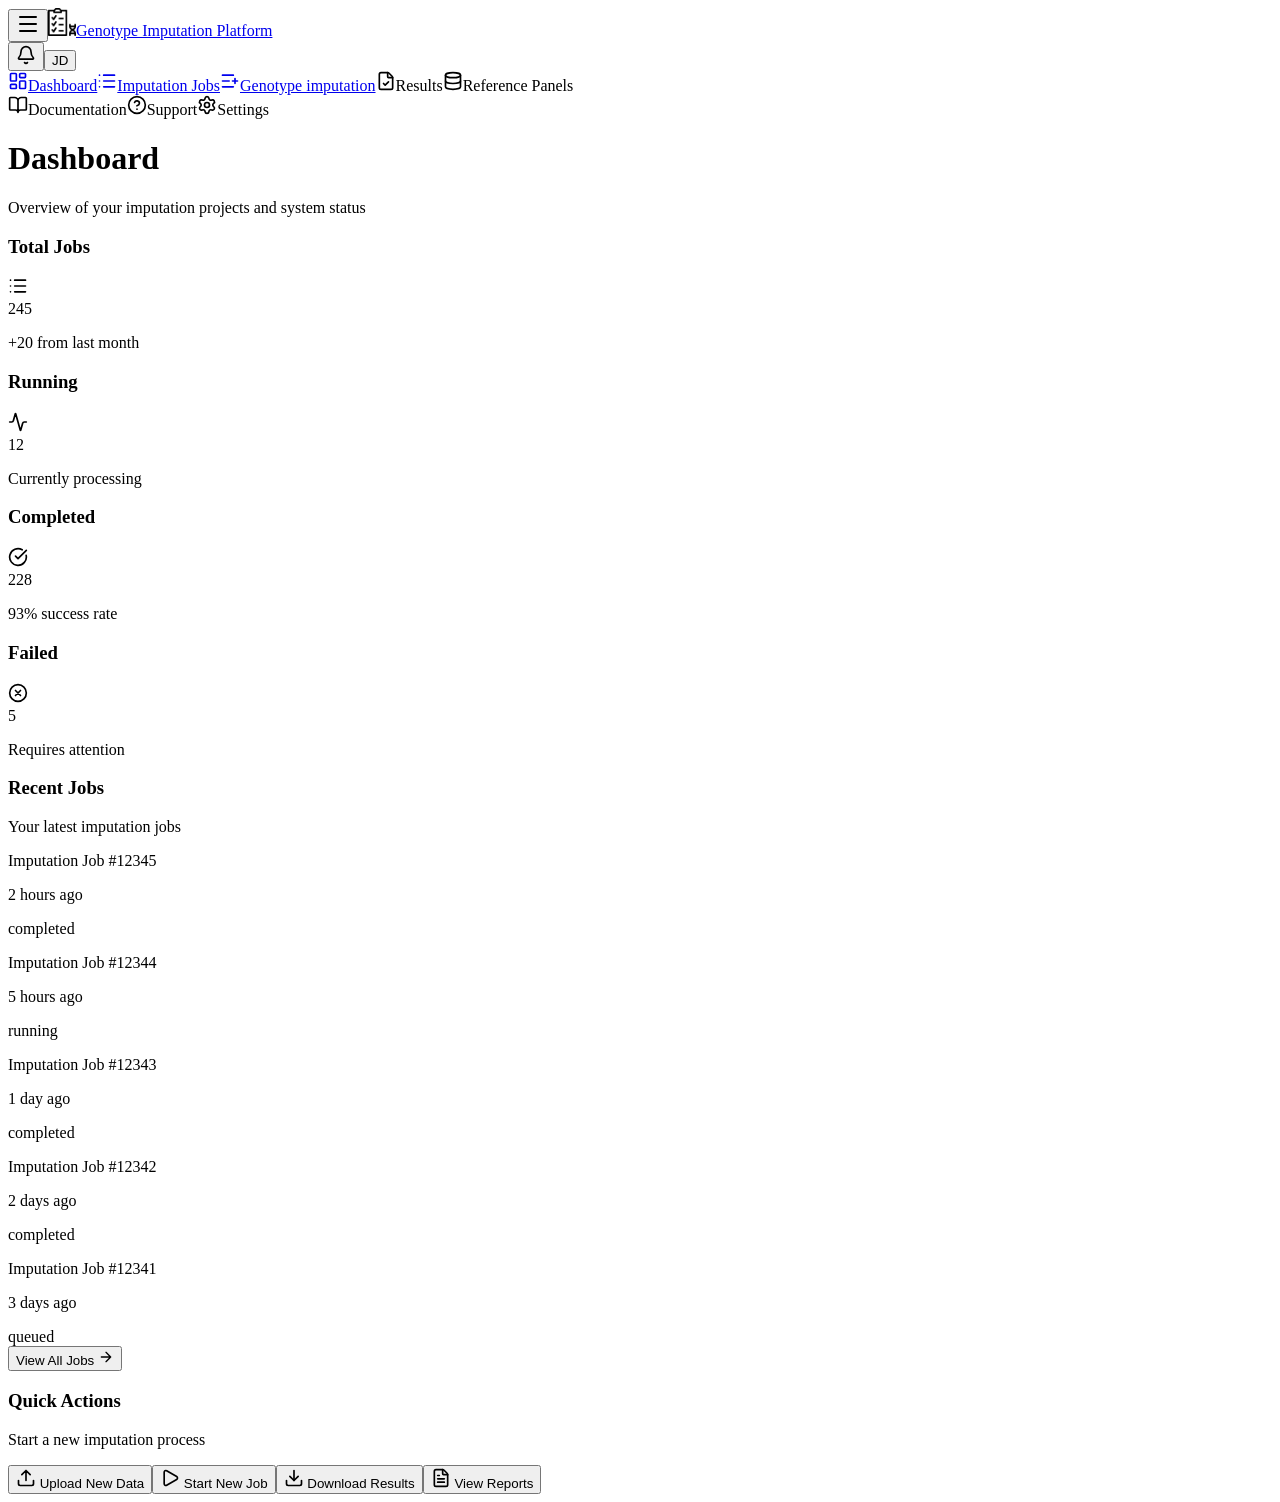
==== commit 084d5058: "Updates" ====
--- a/dashboard/index.html
+++ b/dashboard/index.html
@@ -1 +1 @@
-<!DOCTYPE html><html><head><meta charset="utf-8"><meta name="viewport" content="width=device-width, initial-scale=1"><script type="importmap">{"imports":{"#entry":"/_nuxt/B8_jQJ55.js"}}</script><link rel="stylesheet" href="/_nuxt/entry.W6p2sgHq.css" crossorigin><style>@layer base {:where(.i-lucide\:activity){display:inline-block;width:1em;height:1em;background-color:currentColor;-webkit-mask-image:var(--svg);mask-image:var(--svg);-webkit-mask-repeat:no-repeat;mask-repeat:no-repeat;-webkit-mask-size:100% 100%;mask-size:100% 100%;--svg:url("data:image/svg+xml,%3Csvg xmlns='http://www.w3.org/2000/svg' viewBox='0 0 24 24' width='24' height='24'%3E%3Cpath fill='none' stroke='black' stroke-linecap='round' stroke-linejoin='round' stroke-width='2' d='M22 12h-2.48a2 2 0 0 0-1.93 1.46l-2.35 8.36a.25.25 0 0 1-.48 0L9.24 2.18a.25.25 0 0 0-.48 0l-2.35 8.36A2 2 0 0 1 4.49 12H2'/%3E%3C/svg%3E")}:where(.i-lucide\:arrow-right){display:inline-block;width:1em;height:1em;background-color:currentColor;-webkit-mask-image:var(--svg);mask-image:var(--svg);-webkit-mask-repeat:no-repeat;mask-repeat:no-repeat;-webkit-mask-size:100% 100%;mask-size:100% 100%;--svg:url("data:image/svg+xml,%3Csvg xmlns='http://www.w3.org/2000/svg' viewBox='0 0 24 24' width='24' height='24'%3E%3Cpath fill='none' stroke='black' stroke-linecap='round' stroke-linejoin='round' stroke-width='2' d='M5 12h14m-7-7l7 7l-7 7'/%3E%3C/svg%3E")}:where(.i-lucide\:bell){display:inline-block;width:1em;height:1em;background-color:currentColor;-webkit-mask-image:var(--svg);mask-image:var(--svg);-webkit-mask-repeat:no-repeat;mask-repeat:no-repeat;-webkit-mask-size:100% 100%;mask-size:100% 100%;--svg:url("data:image/svg+xml,%3Csvg xmlns='http://www.w3.org/2000/svg' viewBox='0 0 24 24' width='24' height='24'%3E%3Cpath fill='none' stroke='black' stroke-linecap='round' stroke-linejoin='round' stroke-width='2' d='M10.268 21a2 2 0 0 0 3.464 0m-10.47-5.674A1 1 0 0 0 4 17h16a1 1 0 0 0 .74-1.673C19.41 13.956 18 12.499 18 8A6 6 0 0 0 6 8c0 4.499-1.411 5.956-2.738 7.326'/%3E%3C/svg%3E")}:where(.i-lucide\:book-open){display:inline-block;width:1em;height:1em;background-color:currentColor;-webkit-mask-image:var(--svg);mask-image:var(--svg);-webkit-mask-repeat:no-repeat;mask-repeat:no-repeat;-webkit-mask-size:100% 100%;mask-size:100% 100%;--svg:url("data:image/svg+xml,%3Csvg xmlns='http://www.w3.org/2000/svg' viewBox='0 0 24 24' width='24' height='24'%3E%3Cpath fill='none' stroke='black' stroke-linecap='round' stroke-linejoin='round' stroke-width='2' d='M12 7v14m-9-3a1 1 0 0 1-1-1V4a1 1 0 0 1 1-1h5a4 4 0 0 1 4 4a4 4 0 0 1 4-4h5a1 1 0 0 1 1 1v13a1 1 0 0 1-1 1h-6a3 3 0 0 0-3 3a3 3 0 0 0-3-3z'/%3E%3C/svg%3E")}:where(.i-lucide\:check-circle){display:inline-block;width:1em;height:1em;background-color:currentColor;-webkit-mask-image:var(--svg);mask-image:var(--svg);-webkit-mask-repeat:no-repeat;mask-repeat:no-repeat;-webkit-mask-size:100% 100%;mask-size:100% 100%;--svg:url("data:image/svg+xml,%3Csvg xmlns='http://www.w3.org/2000/svg' viewBox='0 0 24 24' width='24' height='24'%3E%3Cg fill='none' stroke='black' stroke-linecap='round' stroke-linejoin='round' stroke-width='2'%3E%3Cpath d='M21.801 10A10 10 0 1 1 17 3.335'/%3E%3Cpath d='m9 11l3 3L22 4'/%3E%3C/g%3E%3C/svg%3E")}:where(.i-lucide\:database){display:inline-block;width:1em;height:1em;background-color:currentColor;-webkit-mask-image:var(--svg);mask-image:var(--svg);-webkit-mask-repeat:no-repeat;mask-repeat:no-repeat;-webkit-mask-size:100% 100%;mask-size:100% 100%;--svg:url("data:image/svg+xml,%3Csvg xmlns='http://www.w3.org/2000/svg' viewBox='0 0 24 24' width='24' height='24'%3E%3Cg fill='none' stroke='black' stroke-linecap='round' stroke-linejoin='round' stroke-width='2'%3E%3Cellipse cx='12' cy='5' rx='9' ry='3'/%3E%3Cpath d='M3 5v14a9 3 0 0 0 18 0V5'/%3E%3Cpath d='M3 12a9 3 0 0 0 18 0'/%3E%3C/g%3E%3C/svg%3E")}:where(.i-lucide\:download){display:inline-block;width:1em;height:1em;background-color:currentColor;-webkit-mask-image:var(--svg);mask-image:var(--svg);-webkit-mask-repeat:no-repeat;mask-repeat:no-repeat;-webkit-mask-size:100% 100%;mask-size:100% 100%;--svg:url("data:image/svg+xml,%3Csvg xmlns='http://www.w3.org/2000/svg' viewBox='0 0 24 24' width='24' height='24'%3E%3Cg fill='none' stroke='black' stroke-linecap='round' stroke-linejoin='round' stroke-width='2'%3E%3Cpath d='M12 15V3m9 12v4a2 2 0 0 1-2 2H5a2 2 0 0 1-2-2v-4'/%3E%3Cpath d='m7 10l5 5l5-5'/%3E%3C/g%3E%3C/svg%3E")}:where(.i-lucide\:file-check){display:inline-block;width:1em;height:1em;background-color:currentColor;-webkit-mask-image:var(--svg);mask-image:var(--svg);-webkit-mask-repeat:no-repeat;mask-repeat:no-repeat;-webkit-mask-size:100% 100%;mask-size:100% 100%;--svg:url("data:image/svg+xml,%3Csvg xmlns='http://www.w3.org/2000/svg' viewBox='0 0 24 24' width='24' height='24'%3E%3Cg fill='none' stroke='black' stroke-linecap='round' stroke-linejoin='round' stroke-width='2'%3E%3Cpath d='M6 22a2 2 0 0 1-2-2V4a2 2 0 0 1 2-2h8a2.4 2.4 0 0 1 1.704.706l3.588 3.588A2.4 2.4 0 0 1 20 8v12a2 2 0 0 1-2 2z'/%3E%3Cpath d='M14 2v5a1 1 0 0 0 1 1h5M9 15l2 2l4-4'/%3E%3C/g%3E%3C/svg%3E")}:where(.i-lucide\:file-text){display:inline-block;width:1em;height:1em;background-color:currentColor;-webkit-mask-image:var(--svg);mask-image:var(--svg);-webkit-mask-repeat:no-repeat;mask-repeat:no-repeat;-webkit-mask-size:100% 100%;mask-size:100% 100%;--svg:url("data:image/svg+xml,%3Csvg xmlns='http://www.w3.org/2000/svg' viewBox='0 0 24 24' width='24' height='24'%3E%3Cg fill='none' stroke='black' stroke-linecap='round' stroke-linejoin='round' stroke-width='2'%3E%3Cpath d='M6 22a2 2 0 0 1-2-2V4a2 2 0 0 1 2-2h8a2.4 2.4 0 0 1 1.704.706l3.588 3.588A2.4 2.4 0 0 1 20 8v12a2 2 0 0 1-2 2z'/%3E%3Cpath d='M14 2v5a1 1 0 0 0 1 1h5M10 9H8m8 4H8m8 4H8'/%3E%3C/g%3E%3C/svg%3E")}:where(.i-lucide\:help-circle){display:inline-block;width:1em;height:1em;background-color:currentColor;-webkit-mask-image:var(--svg);mask-image:var(--svg);-webkit-mask-repeat:no-repeat;mask-repeat:no-repeat;-webkit-mask-size:100% 100%;mask-size:100% 100%;--svg:url("data:image/svg+xml,%3Csvg xmlns='http://www.w3.org/2000/svg' viewBox='0 0 24 24' width='24' height='24'%3E%3Cg fill='none' stroke='black' stroke-linecap='round' stroke-linejoin='round' stroke-width='2'%3E%3Ccircle cx='12' cy='12' r='10'/%3E%3Cpath d='M9.09 9a3 3 0 0 1 5.83 1c0 2-3 3-3 3m.08 4h.01'/%3E%3C/g%3E%3C/svg%3E")}:where(.i-lucide\:layout-dashboard){display:inline-block;width:1em;height:1em;background-color:currentColor;-webkit-mask-image:var(--svg);mask-image:var(--svg);-webkit-mask-repeat:no-repeat;mask-repeat:no-repeat;-webkit-mask-size:100% 100%;mask-size:100% 100%;--svg:url("data:image/svg+xml,%3Csvg xmlns='http://www.w3.org/2000/svg' viewBox='0 0 24 24' width='24' height='24'%3E%3Cg fill='none' stroke='black' stroke-linecap='round' stroke-linejoin='round' stroke-width='2'%3E%3Crect width='7' height='9' x='3' y='3' rx='1'/%3E%3Crect width='7' height='5' x='14' y='3' rx='1'/%3E%3Crect width='7' height='9' x='14' y='12' rx='1'/%3E%3Crect width='7' height='5' x='3' y='16' rx='1'/%3E%3C/g%3E%3C/svg%3E")}:where(.i-lucide\:list){display:inline-block;width:1em;height:1em;background-color:currentColor;-webkit-mask-image:var(--svg);mask-image:var(--svg);-webkit-mask-repeat:no-repeat;mask-repeat:no-repeat;-webkit-mask-size:100% 100%;mask-size:100% 100%;--svg:url("data:image/svg+xml,%3Csvg xmlns='http://www.w3.org/2000/svg' viewBox='0 0 24 24' width='24' height='24'%3E%3Cpath fill='none' stroke='black' stroke-linecap='round' stroke-linejoin='round' stroke-width='2' d='M3 5h.01M3 12h.01M3 19h.01M8 5h13M8 12h13M8 19h13'/%3E%3C/svg%3E")}:where(.i-lucide\:list-plus){display:inline-block;width:1em;height:1em;background-color:currentColor;-webkit-mask-image:var(--svg);mask-image:var(--svg);-webkit-mask-repeat:no-repeat;mask-repeat:no-repeat;-webkit-mask-size:100% 100%;mask-size:100% 100%;--svg:url("data:image/svg+xml,%3Csvg xmlns='http://www.w3.org/2000/svg' viewBox='0 0 24 24' width='24' height='24'%3E%3Cpath fill='none' stroke='black' stroke-linecap='round' stroke-linejoin='round' stroke-width='2' d='M16 5H3m8 7H3m13 7H3M18 9v6m3-3h-6'/%3E%3C/svg%3E")}:where(.i-lucide\:menu){display:inline-block;width:1em;height:1em;background-color:currentColor;-webkit-mask-image:var(--svg);mask-image:var(--svg);-webkit-mask-repeat:no-repeat;mask-repeat:no-repeat;-webkit-mask-size:100% 100%;mask-size:100% 100%;--svg:url("data:image/svg+xml,%3Csvg xmlns='http://www.w3.org/2000/svg' viewBox='0 0 24 24' width='24' height='24'%3E%3Cpath fill='none' stroke='black' stroke-linecap='round' stroke-linejoin='round' stroke-width='2' d='M4 5h16M4 12h16M4 19h16'/%3E%3C/svg%3E")}:where(.i-lucide\:play){display:inline-block;width:1em;height:1em;background-color:currentColor;-webkit-mask-image:var(--svg);mask-image:var(--svg);-webkit-mask-repeat:no-repeat;mask-repeat:no-repeat;-webkit-mask-size:100% 100%;mask-size:100% 100%;--svg:url("data:image/svg+xml,%3Csvg xmlns='http://www.w3.org/2000/svg' viewBox='0 0 24 24' width='24' height='24'%3E%3Cpath fill='none' stroke='black' stroke-linecap='round' stroke-linejoin='round' stroke-width='2' d='M5 5a2 2 0 0 1 3.008-1.728l11.997 6.998a2 2 0 0 1 .003 3.458l-12 7A2 2 0 0 1 5 19z'/%3E%3C/svg%3E")}:where(.i-lucide\:settings){display:inline-block;width:1em;height:1em;background-color:currentColor;-webkit-mask-image:var(--svg);mask-image:var(--svg);-webkit-mask-repeat:no-repeat;mask-repeat:no-repeat;-webkit-mask-size:100% 100%;mask-size:100% 100%;--svg:url("data:image/svg+xml,%3Csvg xmlns='http://www.w3.org/2000/svg' viewBox='0 0 24 24' width='24' height='24'%3E%3Cg fill='none' stroke='black' stroke-linecap='round' stroke-linejoin='round' stroke-width='2'%3E%3Cpath d='M9.671 4.136a2.34 2.34 0 0 1 4.659 0a2.34 2.34 0 0 0 3.319 1.915a2.34 2.34 0 0 1 2.33 4.033a2.34 2.34 0 0 0 0 3.831a2.34 2.34 0 0 1-2.33 4.033a2.34 2.34 0 0 0-3.319 1.915a2.34 2.34 0 0 1-4.659 0a2.34 2.34 0 0 0-3.32-1.915a2.34 2.34 0 0 1-2.33-4.033a2.34 2.34 0 0 0 0-3.831A2.34 2.34 0 0 1 6.35 6.051a2.34 2.34 0 0 0 3.319-1.915'/%3E%3Ccircle cx='12' cy='12' r='3'/%3E%3C/g%3E%3C/svg%3E")}:where(.i-lucide\:upload){display:inline-block;width:1em;height:1em;background-color:currentColor;-webkit-mask-image:var(--svg);mask-image:var(--svg);-webkit-mask-repeat:no-repeat;mask-repeat:no-repeat;-webkit-mask-size:100% 100%;mask-size:100% 100%;--svg:url("data:image/svg+xml,%3Csvg xmlns='http://www.w3.org/2000/svg' viewBox='0 0 24 24' width='24' height='24'%3E%3Cpath fill='none' stroke='black' stroke-linecap='round' stroke-linejoin='round' stroke-width='2' d='M12 3v12m5-7l-5-5l-5 5m14 7v4a2 2 0 0 1-2 2H5a2 2 0 0 1-2-2v-4'/%3E%3C/svg%3E")}:where(.i-lucide\:x-circle){display:inline-block;width:1em;height:1em;background-color:currentColor;-webkit-mask-image:var(--svg);mask-image:var(--svg);-webkit-mask-repeat:no-repeat;mask-repeat:no-repeat;-webkit-mask-size:100% 100%;mask-size:100% 100%;--svg:url("data:image/svg+xml,%3Csvg xmlns='http://www.w3.org/2000/svg' viewBox='0 0 24 24' width='24' height='24'%3E%3Cg fill='none' stroke='black' stroke-linecap='round' stroke-linejoin='round' stroke-width='2'%3E%3Ccircle cx='12' cy='12' r='10'/%3E%3Cpath d='m15 9l-6 6m0-6l6 6'/%3E%3C/g%3E%3C/svg%3E")}:where(.i-my-icon\:dna-file){display:inline-block;width:1em;height:1em;background-repeat:no-repeat;background-size:100% 100%;background-image:url("data:image/svg+xml,%3Csvg xmlns='http://www.w3.org/2000/svg' xmlns:xlink='http://www.w3.org/1999/xlink' viewBox='0 0 66 66' width='66' height='66'%3E%3Cdefs%3E%3Cpattern id='pattern0_27_531' patternContentUnits='objectBoundingBox' width='1' height='1'%3E %3Cuse xlink:href='%23image0_27_531' transform='scale(0.00195312)'/%3E %3C/pattern%3E %3Cimage id='image0_27_531' width='512' height='512' preserveAspectRatio='none' xlink:href='[data-uri]'/%3E%3C/defs%3E%3Cg fill='none'%3E%3Crect width='66' height='66' fill='url(%23pattern0_27_531)'/%3E%3C/g%3E%3C/svg%3E")}}</style><link rel="preload" as="fetch" crossorigin="anonymous" href="/dashboard/_payload.json?099404ae-c078-4c4b-ba83-6b38a8fe12af"><link rel="modulepreload" as="script" crossorigin href="/_nuxt/B8_jQJ55.js"><link rel="modulepreload" as="script" crossorigin href="/_nuxt/zl2oPZ-I.js"><link rel="modulepreload" as="script" crossorigin href="/_nuxt/tWtEjd6h.js"><link rel="modulepreload" as="script" crossorigin href="/_nuxt/B28JWLuS.js"><link rel="modulepreload" as="script" crossorigin href="/_nuxt/Dm6hYX6M.js"><link rel="modulepreload" as="script" crossorigin href="/_nuxt/xxUTR6hq.js"><link rel="modulepreload" as="script" crossorigin href="/_nuxt/CKINISIb.js"><link rel="modulepreload" as="script" crossorigin href="/_nuxt/BtDqD2Kt.js"><link rel="modulepreload" as="script" crossorigin href="/_nuxt/DuKwS0rB.js"><link rel="modulepreload" as="script" crossorigin href="/_nuxt/C70OHCFm.js"><link rel="modulepreload" as="script" crossorigin href="/_nuxt/sebvBxUa.js"><link rel="modulepreload" as="script" crossorigin href="/_nuxt/D7hTLBJC.js"><link rel="modulepreload" as="script" crossorigin href="/_nuxt/BeybWEwR.js"><link rel="modulepreload" as="script" crossorigin href="/_nuxt/CuUC44mw.js"><link rel="modulepreload" as="script" crossorigin href="/_nuxt/C_3zd03k.js"><link rel="preload" as="fetch" fetchpriority="low" crossorigin="anonymous" href="/_nuxt/builds/meta/099404ae-c078-4c4b-ba83-6b38a8fe12af.json"><link rel="prefetch" as="script" crossorigin href="/_nuxt/DgcLq3_6.js"><link rel="prefetch" as="script" crossorigin href="/_nuxt/DllrQ2C2.js"><script type="module" src="/_nuxt/B8_jQJ55.js" crossorigin></script></head><body><div id="__nuxt"><div class="min-h-screen"><header class="sticky top-0 z-50 w-full border-b bg-white"><div class="flex h-16 items-center px-4 sm:px-6 lg:px-8"><button data-slot="button" class="inline-flex items-center justify-center gap-2 whitespace-nowrap rounded-md text-sm font-medium transition-all disabled:pointer-events-none disabled:opacity-50 [&amp;_svg]:pointer-events-none [&amp;_svg:not([class*=&#39;size-&#39;])]:size-4 shrink-0 [&amp;_svg]:shrink-0 outline-none focus-visible:border-ring focus-visible:ring-ring/50 focus-visible:ring-[3px] aria-invalid:ring-destructive/20 dark:aria-invalid:ring-destructive/40 aria-invalid:border-destructive hover:bg-accent hover:text-accent-foreground dark:hover:bg-accent/50 size-9 lg:hidden mr-2"><!--[--><span class="iconify i-lucide:menu" aria-hidden="true" style="font-size:24px;"></span><!--]--></button><a aria-current="page" href="/dashboard" class="router-link-active router-link-exact-active flex items-center space-x-2"><span class="iconify i-my-icon:dna-file text-blue-600" aria-hidden="true" style="font-size:28px;"></span><span class="text-lg font-bold text-gray-900 hidden sm:inline">Genotype Imputation Platform</span></a><div class="ml-auto flex items-center space-x-4"><!--[--><!--[--><!--[--><!--[--><button data-slot="dropdown-menu-trigger" class="inline-flex items-center justify-center gap-2 whitespace-nowrap rounded-md text-sm font-medium transition-all disabled:pointer-events-none disabled:opacity-50 [&amp;_svg]:pointer-events-none [&amp;_svg:not([class*=&#39;size-&#39;])]:size-4 shrink-0 [&amp;_svg]:shrink-0 outline-none focus-visible:border-ring focus-visible:ring-ring/50 focus-visible:ring-[3px] aria-invalid:ring-destructive/20 dark:aria-invalid:ring-destructive/40 aria-invalid:border-destructive hover:bg-accent hover:text-accent-foreground dark:hover:bg-accent/50 size-9 relative" id="reka-dropdown-menu-trigger-v-0-0" type="button" aria-haspopup="menu" aria-expanded="false" data-state="closed"><!--[--><span class="iconify i-lucide:bell" aria-hidden="true" style="font-size:20px;"></span><span class="absolute top-1 right-1 h-2 w-2 rounded-full bg-red-500"></span><!--]--></button><!--v-if--><!--]--><!--]--><!--]--><!--]--><!--[--><!--[--><!--[--><!--[--><button data-slot="dropdown-menu-trigger" class="inline-flex items-center justify-center gap-2 whitespace-nowrap text-sm font-medium transition-all disabled:pointer-events-none disabled:opacity-50 [&amp;_svg]:pointer-events-none [&amp;_svg:not([class*=&#39;size-&#39;])]:size-4 shrink-0 [&amp;_svg]:shrink-0 outline-none focus-visible:border-ring focus-visible:ring-ring/50 focus-visible:ring-[3px] aria-invalid:ring-destructive/20 dark:aria-invalid:ring-destructive/40 aria-invalid:border-destructive hover:bg-accent hover:text-accent-foreground dark:hover:bg-accent/50 px-4 py-2 has-[&gt;svg]:px-3 relative h-10 w-10 rounded-full" id="reka-dropdown-menu-trigger-v-0-1" type="button" aria-haspopup="menu" aria-expanded="false" data-state="closed"><!--[--><span data-slot="avatar" class="relative flex size-8 shrink-0 overflow-hidden rounded-full"><!--[--><!--[--><img role="img" src="/images/avatar.png" data-slot="avatar-image" class="aspect-square size-full" alt="User" style="display:none;"><span data-slot="avatar-fallback" class="bg-muted flex size-full items-center justify-center rounded-full"><!--[--><!--[-->JD<!--]--><!--]--></span><!--]--><!--]--></span><!--]--></button><!--v-if--><!--]--><!--]--><!--]--><!--]--></div></div></header><div class="flex"><aside class="fixed inset-y-0 left-0 z-40 w-64 transform border-r bg-white transition-transform duration-200 ease-in-out lg:static lg:translate-x-0 mt-16 lg:mt-0 -translate-x-full"><nav class="flex flex-col h-full p-4 space-y-2"><a aria-current="page" href="/dashboard" class="router-link-active router-link-exact-active flex items-center space-x-3 px-3 py-2 rounded-lg hover:bg-gray-100 transition-colors bg-blue-50 text-blue-600"><span class="iconify i-lucide:layout-dashboard" aria-hidden="true" style="font-size:20px;"></span><span class="text-sm font-medium">Dashboard</span></a><a href="/dashboard/jobs" class="flex items-center space-x-3 px-3 py-2 rounded-lg hover:bg-gray-100 transition-colors"><span class="iconify i-lucide:list" aria-hidden="true" style="font-size:20px;"></span><span class="text-sm font-medium">Imputation Jobs</span></a><a href="/dashboard/create" class="flex items-center space-x-3 px-3 py-2 rounded-lg hover:bg-gray-100 transition-colors"><span class="iconify i-lucide:list-plus" aria-hidden="true" style="font-size:20px;"></span><span class="text-sm font-medium">Genotype imputation</span></a><a class="flex items-center space-x-3 px-3 py-2 rounded-lg hover:bg-gray-100 transition-colors"><span class="iconify i-lucide:file-check" aria-hidden="true" style="font-size:20px;"></span><span class="text-sm font-medium">Results</span></a><a class="flex items-center space-x-3 px-3 py-2 rounded-lg hover:bg-gray-100 transition-colors"><span class="iconify i-lucide:database" aria-hidden="true" style="font-size:20px;"></span><span class="text-sm font-medium">Reference Panels</span></a><div data-orientation="horizontal" role="none" data-slot="separator-root" class="bg-border shrink-0 data-[orientation=horizontal]:h-px data-[orientation=horizontal]:w-full data-[orientation=vertical]:h-full data-[orientation=vertical]:w-px my-4"><!--[--><!--]--></div><a class="flex items-center space-x-3 px-3 py-2 rounded-lg hover:bg-gray-100 transition-colors"><span class="iconify i-lucide:book-open" aria-hidden="true" style="font-size:20px;"></span><span class="text-sm font-medium">Documentation</span></a><a class="flex items-center space-x-3 px-3 py-2 rounded-lg hover:bg-gray-100 transition-colors"><span class="iconify i-lucide:help-circle" aria-hidden="true" style="font-size:20px;"></span><span class="text-sm font-medium">Support</span></a><a class="flex items-center space-x-3 px-3 py-2 rounded-lg hover:bg-gray-100 transition-colors"><span class="iconify i-lucide:settings" aria-hidden="true" style="font-size:20px;"></span><span class="text-sm font-medium">Settings</span></a></nav></aside><!----><main class="flex-1 overflow-y-auto bg-gray-50"><div class="p-4 sm:p-6 lg:p-8"><!--[--><div></div><div><div class="mb-8"><h1 class="text-3xl font-bold text-gray-900">Dashboard</h1><p class="mt-2 text-gray-600"> Overview of your imputation projects and system status </p></div><div class="grid gap-4 md:grid-cols-2 lg:grid-cols-4 mb-8"><div data-slot="card" class="bg-card text-card-foreground flex flex-col gap-6 rounded-xl border py-6 shadow-sm"><!--[--><div data-slot="card-header" class="@container/card-header auto-rows-min grid-rows-[auto_auto] gap-1.5 px-6 has-data-[slot=card-action]:grid-cols-[1fr_auto] [.border-b]:pb-6 flex flex-row items-center justify-between space-y-0 pb-2"><!--[--><h3 data-slot="card-title" class="text-sm font-medium"><!--[-->Total Jobs<!--]--></h3><span class="iconify i-lucide:list text-gray-500" aria-hidden="true" style="font-size:20px;"></span><!--]--></div><div data-slot="card-content" class="px-6"><!--[--><div class="text-2xl font-bold">245</div><p class="text-xs text-gray-500 mt-1">+20 from last month</p><!--]--></div><!--]--></div><div data-slot="card" class="bg-card text-card-foreground flex flex-col gap-6 rounded-xl border py-6 shadow-sm"><!--[--><div data-slot="card-header" class="@container/card-header auto-rows-min grid-rows-[auto_auto] gap-1.5 px-6 has-data-[slot=card-action]:grid-cols-[1fr_auto] [.border-b]:pb-6 flex flex-row items-center justify-between space-y-0 pb-2"><!--[--><h3 data-slot="card-title" class="text-sm font-medium"><!--[-->Running<!--]--></h3><span class="iconify i-lucide:activity text-blue-500" aria-hidden="true" style="font-size:20px;"></span><!--]--></div><div data-slot="card-content" class="px-6"><!--[--><div class="text-2xl font-bold">12</div><p class="text-xs text-gray-500 mt-1">Currently processing</p><!--]--></div><!--]--></div><div data-slot="card" class="bg-card text-card-foreground flex flex-col gap-6 rounded-xl border py-6 shadow-sm"><!--[--><div data-slot="card-header" class="@container/card-header auto-rows-min grid-rows-[auto_auto] gap-1.5 px-6 has-data-[slot=card-action]:grid-cols-[1fr_auto] [.border-b]:pb-6 flex flex-row items-center justify-between space-y-0 pb-2"><!--[--><h3 data-slot="card-title" class="text-sm font-medium"><!--[-->Completed<!--]--></h3><span class="iconify i-lucide:check-circle text-green-500" aria-hidden="true" style="font-size:20px;"></span><!--]--></div><div data-slot="card-content" class="px-6"><!--[--><div class="text-2xl font-bold">228</div><p class="text-xs text-gray-500 mt-1">93% success rate</p><!--]--></div><!--]--></div><div data-slot="card" class="bg-card text-card-foreground flex flex-col gap-6 rounded-xl border py-6 shadow-sm"><!--[--><div data-slot="card-header" class="@container/card-header auto-rows-min grid-rows-[auto_auto] gap-1.5 px-6 has-data-[slot=card-action]:grid-cols-[1fr_auto] [.border-b]:pb-6 flex flex-row items-center justify-between space-y-0 pb-2"><!--[--><h3 data-slot="card-title" class="text-sm font-medium"><!--[-->Failed<!--]--></h3><span class="iconify i-lucide:x-circle text-red-500" aria-hidden="true" style="font-size:20px;"></span><!--]--></div><div data-slot="card-content" class="px-6"><!--[--><div class="text-2xl font-bold">5</div><p class="text-xs text-gray-500 mt-1">Requires attention</p><!--]--></div><!--]--></div></div><div class="grid gap-8 md:grid-cols-2"><div data-slot="card" class="bg-card text-card-foreground flex flex-col gap-6 rounded-xl border py-6 shadow-sm"><!--[--><div data-slot="card-header" class="@container/card-header grid auto-rows-min grid-rows-[auto_auto] items-start gap-1.5 px-6 has-data-[slot=card-action]:grid-cols-[1fr_auto] [.border-b]:pb-6"><!--[--><h3 data-slot="card-title" class="leading-none font-semibold"><!--[-->Recent Jobs<!--]--></h3><p data-slot="card-description" class="text-muted-foreground text-sm"><!--[-->Your latest imputation jobs<!--]--></p><!--]--></div><div data-slot="card-content" class="px-6"><!--[--><div class="space-y-4"><!--[--><div class="flex items-center justify-between"><div class="flex items-center space-x-4"><div class="w-2 h-2 rounded-full bg-green-500"></div><div><p class="text-sm font-medium">Imputation Job #12345</p><p class="text-xs text-gray-500">2 hours ago</p></div></div><div data-slot="badge" class="inline-flex items-center justify-center rounded-md border px-2 py-0.5 text-xs font-medium w-fit whitespace-nowrap shrink-0 [&amp;&gt;svg]:size-3 gap-1 [&amp;&gt;svg]:pointer-events-none focus-visible:border-ring focus-visible:ring-ring/50 focus-visible:ring-[3px] aria-invalid:ring-destructive/20 dark:aria-invalid:ring-destructive/40 aria-invalid:border-destructive transition-[color,box-shadow] overflow-hidden border-transparent bg-primary text-primary-foreground [a&amp;]:hover:bg-primary/90" variant="default"><!--[-->completed<!--]--></div></div><div class="flex items-center justify-between"><div class="flex items-center space-x-4"><div class="w-2 h-2 rounded-full bg-blue-500 animate-pulse"></div><div><p class="text-sm font-medium">Imputation Job #12344</p><p class="text-xs text-gray-500">5 hours ago</p></div></div><div data-slot="badge" class="inline-flex items-center justify-center rounded-md border px-2 py-0.5 text-xs font-medium w-fit whitespace-nowrap shrink-0 [&amp;&gt;svg]:size-3 gap-1 [&amp;&gt;svg]:pointer-events-none focus-visible:border-ring focus-visible:ring-ring/50 focus-visible:ring-[3px] aria-invalid:ring-destructive/20 dark:aria-invalid:ring-destructive/40 aria-invalid:border-destructive transition-[color,box-shadow] overflow-hidden border-transparent bg-secondary text-secondary-foreground [a&amp;]:hover:bg-secondary/90" variant="secondary"><!--[-->running<!--]--></div></div><div class="flex items-center justify-between"><div class="flex items-center space-x-4"><div class="w-2 h-2 rounded-full bg-green-500"></div><div><p class="text-sm font-medium">Imputation Job #12343</p><p class="text-xs text-gray-500">1 day ago</p></div></div><div data-slot="badge" class="inline-flex items-center justify-center rounded-md border px-2 py-0.5 text-xs font-medium w-fit whitespace-nowrap shrink-0 [&amp;&gt;svg]:size-3 gap-1 [&amp;&gt;svg]:pointer-events-none focus-visible:border-ring focus-visible:ring-ring/50 focus-visible:ring-[3px] aria-invalid:ring-destructive/20 dark:aria-invalid:ring-destructive/40 aria-invalid:border-destructive transition-[color,box-shadow] overflow-hidden border-transparent bg-primary text-primary-foreground [a&amp;]:hover:bg-primary/90" variant="default"><!--[-->completed<!--]--></div></div><div class="flex items-center justify-between"><div class="flex items-center space-x-4"><div class="w-2 h-2 rounded-full bg-green-500"></div><div><p class="text-sm font-medium">Imputation Job #12342</p><p class="text-xs text-gray-500">2 days ago</p></div></div><div data-slot="badge" class="inline-flex items-center justify-center rounded-md border px-2 py-0.5 text-xs font-medium w-fit whitespace-nowrap shrink-0 [&amp;&gt;svg]:size-3 gap-1 [&amp;&gt;svg]:pointer-events-none focus-visible:border-ring focus-visible:ring-ring/50 focus-visible:ring-[3px] aria-invalid:ring-destructive/20 dark:aria-invalid:ring-destructive/40 aria-invalid:border-destructive transition-[color,box-shadow] overflow-hidden border-transparent bg-primary text-primary-foreground [a&amp;]:hover:bg-primary/90" variant="default"><!--[-->completed<!--]--></div></div><div class="flex items-center justify-between"><div class="flex items-center space-x-4"><div class="w-2 h-2 rounded-full bg-gray-300"></div><div><p class="text-sm font-medium">Imputation Job #12341</p><p class="text-xs text-gray-500">3 days ago</p></div></div><div data-slot="badge" class="inline-flex items-center justify-center rounded-md border px-2 py-0.5 text-xs font-medium w-fit whitespace-nowrap shrink-0 [&amp;&gt;svg]:size-3 gap-1 [&amp;&gt;svg]:pointer-events-none focus-visible:border-ring focus-visible:ring-ring/50 focus-visible:ring-[3px] aria-invalid:ring-destructive/20 dark:aria-invalid:ring-destructive/40 aria-invalid:border-destructive transition-[color,box-shadow] overflow-hidden text-foreground [a&amp;]:hover:bg-accent [a&amp;]:hover:text-accent-foreground" variant="outline"><!--[-->queued<!--]--></div></div><!--]--></div><!--]--></div><div data-slot="card-footer" class="flex items-center px-6 [.border-t]:pt-6"><!--[--><button data-slot="button" class="inline-flex items-center justify-center gap-2 whitespace-nowrap rounded-md text-sm font-medium transition-all disabled:pointer-events-none disabled:opacity-50 [&amp;_svg]:pointer-events-none [&amp;_svg:not([class*=&#39;size-&#39;])]:size-4 shrink-0 [&amp;_svg]:shrink-0 outline-none focus-visible:border-ring focus-visible:ring-ring/50 focus-visible:ring-[3px] aria-invalid:ring-destructive/20 dark:aria-invalid:ring-destructive/40 aria-invalid:border-destructive hover:bg-accent hover:text-accent-foreground dark:hover:bg-accent/50 h-9 px-4 py-2 has-[&gt;svg]:px-3 w-full"><!--[--> View All Jobs <span class="iconify i-lucide:arrow-right ml-2" aria-hidden="true" style="font-size:16px;"></span><!--]--></button><!--]--></div><!--]--></div><div data-slot="card" class="bg-card text-card-foreground flex flex-col gap-6 rounded-xl border py-6 shadow-sm"><!--[--><div data-slot="card-header" class="@container/card-header grid auto-rows-min grid-rows-[auto_auto] items-start gap-1.5 px-6 has-data-[slot=card-action]:grid-cols-[1fr_auto] [.border-b]:pb-6"><!--[--><h3 data-slot="card-title" class="leading-none font-semibold"><!--[-->Quick Actions<!--]--></h3><p data-slot="card-description" class="text-muted-foreground text-sm"><!--[-->Start a new imputation process<!--]--></p><!--]--></div><div data-slot="card-content" class="px-6 space-y-3"><!--[--><button data-slot="button" class="inline-flex items-center gap-2 whitespace-nowrap rounded-md text-sm font-medium transition-all disabled:pointer-events-none disabled:opacity-50 [&amp;_svg]:pointer-events-none [&amp;_svg:not([class*=&#39;size-&#39;])]:size-4 shrink-0 [&amp;_svg]:shrink-0 outline-none focus-visible:border-ring focus-visible:ring-ring/50 focus-visible:ring-[3px] aria-invalid:ring-destructive/20 dark:aria-invalid:ring-destructive/40 aria-invalid:border-destructive border bg-background shadow-xs hover:bg-accent hover:text-accent-foreground dark:bg-input/30 dark:border-input dark:hover:bg-input/50 h-9 px-4 py-2 has-[&gt;svg]:px-3 w-full justify-start"><!--[--><span class="iconify i-lucide:upload mr-2" aria-hidden="true" style="font-size:20px;"></span> Upload New Data <!--]--></button><button data-slot="button" class="inline-flex items-center gap-2 whitespace-nowrap rounded-md text-sm font-medium transition-all disabled:pointer-events-none disabled:opacity-50 [&amp;_svg]:pointer-events-none [&amp;_svg:not([class*=&#39;size-&#39;])]:size-4 shrink-0 [&amp;_svg]:shrink-0 outline-none focus-visible:border-ring focus-visible:ring-ring/50 focus-visible:ring-[3px] aria-invalid:ring-destructive/20 dark:aria-invalid:ring-destructive/40 aria-invalid:border-destructive border bg-background shadow-xs hover:bg-accent hover:text-accent-foreground dark:bg-input/30 dark:border-input dark:hover:bg-input/50 h-9 px-4 py-2 has-[&gt;svg]:px-3 w-full justify-start"><!--[--><span class="iconify i-lucide:play mr-2" aria-hidden="true" style="font-size:20px;"></span> Start New Job <!--]--></button><button data-slot="button" class="inline-flex items-center gap-2 whitespace-nowrap rounded-md text-sm font-medium transition-all disabled:pointer-events-none disabled:opacity-50 [&amp;_svg]:pointer-events-none [&amp;_svg:not([class*=&#39;size-&#39;])]:size-4 shrink-0 [&amp;_svg]:shrink-0 outline-none focus-visible:border-ring focus-visible:ring-ring/50 focus-visible:ring-[3px] aria-invalid:ring-destructive/20 dark:aria-invalid:ring-destructive/40 aria-invalid:border-destructive border bg-background shadow-xs hover:bg-accent hover:text-accent-foreground dark:bg-input/30 dark:border-input dark:hover:bg-input/50 h-9 px-4 py-2 has-[&gt;svg]:px-3 w-full justify-start"><!--[--><span class="iconify i-lucide:download mr-2" aria-hidden="true" style="font-size:20px;"></span> Download Results <!--]--></button><button data-slot="button" class="inline-flex items-center gap-2 whitespace-nowrap rounded-md text-sm font-medium transition-all disabled:pointer-events-none disabled:opacity-50 [&amp;_svg]:pointer-events-none [&amp;_svg:not([class*=&#39;size-&#39;])]:size-4 shrink-0 [&amp;_svg]:shrink-0 outline-none focus-visible:border-ring focus-visible:ring-ring/50 focus-visible:ring-[3px] aria-invalid:ring-destructive/20 dark:aria-invalid:ring-destructive/40 aria-invalid:border-destructive border bg-background shadow-xs hover:bg-accent hover:text-accent-foreground dark:bg-input/30 dark:border-input dark:hover:bg-input/50 h-9 px-4 py-2 has-[&gt;svg]:px-3 w-full justify-start"><!--[--><span class="iconify i-lucide:file-text mr-2" aria-hidden="true" style="font-size:20px;"></span> View Reports <!--]--></button><!--]--></div><!--]--></div></div></div><!--]--></div></main></div></div></div><div id="teleports"></div><script type="application/json" data-nuxt-data="nuxt-app" data-ssr="true" id="__NUXT_DATA__" data-src="/dashboard/_payload.json?099404ae-c078-4c4b-ba83-6b38a8fe12af">[{"state":1,"once":3,"_errors":4,"serverRendered":6,"path":7,"prerenderedAt":8},["Reactive",2],{},["Set"],["ShallowReactive",5],{},true,"/dashboard",1762190846631]</script><script>window.__NUXT__={};window.__NUXT__.config={public:{},app:{baseURL:"/",buildId:"099404ae-c078-4c4b-ba83-6b38a8fe12af",buildAssetsDir:"/_nuxt/",cdnURL:""}}</script></body></html>+<!DOCTYPE html><html><head><meta charset="utf-8"><meta name="viewport" content="width=device-width, initial-scale=1"><script type="importmap">{"imports":{"#entry":"/imputation-pages/_nuxt/B8_jQJ55.js"}}</script><link rel="stylesheet" href="/imputation-pages/_nuxt/entry.W6p2sgHq.css" crossorigin><style>@layer base {:where(.i-lucide\:activity){display:inline-block;width:1em;height:1em;background-color:currentColor;-webkit-mask-image:var(--svg);mask-image:var(--svg);-webkit-mask-repeat:no-repeat;mask-repeat:no-repeat;-webkit-mask-size:100% 100%;mask-size:100% 100%;--svg:url("data:image/svg+xml,%3Csvg xmlns='http://www.w3.org/2000/svg' viewBox='0 0 24 24' width='24' height='24'%3E%3Cpath fill='none' stroke='black' stroke-linecap='round' stroke-linejoin='round' stroke-width='2' d='M22 12h-2.48a2 2 0 0 0-1.93 1.46l-2.35 8.36a.25.25 0 0 1-.48 0L9.24 2.18a.25.25 0 0 0-.48 0l-2.35 8.36A2 2 0 0 1 4.49 12H2'/%3E%3C/svg%3E")}:where(.i-lucide\:arrow-right){display:inline-block;width:1em;height:1em;background-color:currentColor;-webkit-mask-image:var(--svg);mask-image:var(--svg);-webkit-mask-repeat:no-repeat;mask-repeat:no-repeat;-webkit-mask-size:100% 100%;mask-size:100% 100%;--svg:url("data:image/svg+xml,%3Csvg xmlns='http://www.w3.org/2000/svg' viewBox='0 0 24 24' width='24' height='24'%3E%3Cpath fill='none' stroke='black' stroke-linecap='round' stroke-linejoin='round' stroke-width='2' d='M5 12h14m-7-7l7 7l-7 7'/%3E%3C/svg%3E")}:where(.i-lucide\:bell){display:inline-block;width:1em;height:1em;background-color:currentColor;-webkit-mask-image:var(--svg);mask-image:var(--svg);-webkit-mask-repeat:no-repeat;mask-repeat:no-repeat;-webkit-mask-size:100% 100%;mask-size:100% 100%;--svg:url("data:image/svg+xml,%3Csvg xmlns='http://www.w3.org/2000/svg' viewBox='0 0 24 24' width='24' height='24'%3E%3Cpath fill='none' stroke='black' stroke-linecap='round' stroke-linejoin='round' stroke-width='2' d='M10.268 21a2 2 0 0 0 3.464 0m-10.47-5.674A1 1 0 0 0 4 17h16a1 1 0 0 0 .74-1.673C19.41 13.956 18 12.499 18 8A6 6 0 0 0 6 8c0 4.499-1.411 5.956-2.738 7.326'/%3E%3C/svg%3E")}:where(.i-lucide\:book-open){display:inline-block;width:1em;height:1em;background-color:currentColor;-webkit-mask-image:var(--svg);mask-image:var(--svg);-webkit-mask-repeat:no-repeat;mask-repeat:no-repeat;-webkit-mask-size:100% 100%;mask-size:100% 100%;--svg:url("data:image/svg+xml,%3Csvg xmlns='http://www.w3.org/2000/svg' viewBox='0 0 24 24' width='24' height='24'%3E%3Cpath fill='none' stroke='black' stroke-linecap='round' stroke-linejoin='round' stroke-width='2' d='M12 7v14m-9-3a1 1 0 0 1-1-1V4a1 1 0 0 1 1-1h5a4 4 0 0 1 4 4a4 4 0 0 1 4-4h5a1 1 0 0 1 1 1v13a1 1 0 0 1-1 1h-6a3 3 0 0 0-3 3a3 3 0 0 0-3-3z'/%3E%3C/svg%3E")}:where(.i-lucide\:check-circle){display:inline-block;width:1em;height:1em;background-color:currentColor;-webkit-mask-image:var(--svg);mask-image:var(--svg);-webkit-mask-repeat:no-repeat;mask-repeat:no-repeat;-webkit-mask-size:100% 100%;mask-size:100% 100%;--svg:url("data:image/svg+xml,%3Csvg xmlns='http://www.w3.org/2000/svg' viewBox='0 0 24 24' width='24' height='24'%3E%3Cg fill='none' stroke='black' stroke-linecap='round' stroke-linejoin='round' stroke-width='2'%3E%3Cpath d='M21.801 10A10 10 0 1 1 17 3.335'/%3E%3Cpath d='m9 11l3 3L22 4'/%3E%3C/g%3E%3C/svg%3E")}:where(.i-lucide\:database){display:inline-block;width:1em;height:1em;background-color:currentColor;-webkit-mask-image:var(--svg);mask-image:var(--svg);-webkit-mask-repeat:no-repeat;mask-repeat:no-repeat;-webkit-mask-size:100% 100%;mask-size:100% 100%;--svg:url("data:image/svg+xml,%3Csvg xmlns='http://www.w3.org/2000/svg' viewBox='0 0 24 24' width='24' height='24'%3E%3Cg fill='none' stroke='black' stroke-linecap='round' stroke-linejoin='round' stroke-width='2'%3E%3Cellipse cx='12' cy='5' rx='9' ry='3'/%3E%3Cpath d='M3 5v14a9 3 0 0 0 18 0V5'/%3E%3Cpath d='M3 12a9 3 0 0 0 18 0'/%3E%3C/g%3E%3C/svg%3E")}:where(.i-lucide\:download){display:inline-block;width:1em;height:1em;background-color:currentColor;-webkit-mask-image:var(--svg);mask-image:var(--svg);-webkit-mask-repeat:no-repeat;mask-repeat:no-repeat;-webkit-mask-size:100% 100%;mask-size:100% 100%;--svg:url("data:image/svg+xml,%3Csvg xmlns='http://www.w3.org/2000/svg' viewBox='0 0 24 24' width='24' height='24'%3E%3Cg fill='none' stroke='black' stroke-linecap='round' stroke-linejoin='round' stroke-width='2'%3E%3Cpath d='M12 15V3m9 12v4a2 2 0 0 1-2 2H5a2 2 0 0 1-2-2v-4'/%3E%3Cpath d='m7 10l5 5l5-5'/%3E%3C/g%3E%3C/svg%3E")}:where(.i-lucide\:file-check){display:inline-block;width:1em;height:1em;background-color:currentColor;-webkit-mask-image:var(--svg);mask-image:var(--svg);-webkit-mask-repeat:no-repeat;mask-repeat:no-repeat;-webkit-mask-size:100% 100%;mask-size:100% 100%;--svg:url("data:image/svg+xml,%3Csvg xmlns='http://www.w3.org/2000/svg' viewBox='0 0 24 24' width='24' height='24'%3E%3Cg fill='none' stroke='black' stroke-linecap='round' stroke-linejoin='round' stroke-width='2'%3E%3Cpath d='M6 22a2 2 0 0 1-2-2V4a2 2 0 0 1 2-2h8a2.4 2.4 0 0 1 1.704.706l3.588 3.588A2.4 2.4 0 0 1 20 8v12a2 2 0 0 1-2 2z'/%3E%3Cpath d='M14 2v5a1 1 0 0 0 1 1h5M9 15l2 2l4-4'/%3E%3C/g%3E%3C/svg%3E")}:where(.i-lucide\:file-text){display:inline-block;width:1em;height:1em;background-color:currentColor;-webkit-mask-image:var(--svg);mask-image:var(--svg);-webkit-mask-repeat:no-repeat;mask-repeat:no-repeat;-webkit-mask-size:100% 100%;mask-size:100% 100%;--svg:url("data:image/svg+xml,%3Csvg xmlns='http://www.w3.org/2000/svg' viewBox='0 0 24 24' width='24' height='24'%3E%3Cg fill='none' stroke='black' stroke-linecap='round' stroke-linejoin='round' stroke-width='2'%3E%3Cpath d='M6 22a2 2 0 0 1-2-2V4a2 2 0 0 1 2-2h8a2.4 2.4 0 0 1 1.704.706l3.588 3.588A2.4 2.4 0 0 1 20 8v12a2 2 0 0 1-2 2z'/%3E%3Cpath d='M14 2v5a1 1 0 0 0 1 1h5M10 9H8m8 4H8m8 4H8'/%3E%3C/g%3E%3C/svg%3E")}:where(.i-lucide\:help-circle){display:inline-block;width:1em;height:1em;background-color:currentColor;-webkit-mask-image:var(--svg);mask-image:var(--svg);-webkit-mask-repeat:no-repeat;mask-repeat:no-repeat;-webkit-mask-size:100% 100%;mask-size:100% 100%;--svg:url("data:image/svg+xml,%3Csvg xmlns='http://www.w3.org/2000/svg' viewBox='0 0 24 24' width='24' height='24'%3E%3Cg fill='none' stroke='black' stroke-linecap='round' stroke-linejoin='round' stroke-width='2'%3E%3Ccircle cx='12' cy='12' r='10'/%3E%3Cpath d='M9.09 9a3 3 0 0 1 5.83 1c0 2-3 3-3 3m.08 4h.01'/%3E%3C/g%3E%3C/svg%3E")}:where(.i-lucide\:layout-dashboard){display:inline-block;width:1em;height:1em;background-color:currentColor;-webkit-mask-image:var(--svg);mask-image:var(--svg);-webkit-mask-repeat:no-repeat;mask-repeat:no-repeat;-webkit-mask-size:100% 100%;mask-size:100% 100%;--svg:url("data:image/svg+xml,%3Csvg xmlns='http://www.w3.org/2000/svg' viewBox='0 0 24 24' width='24' height='24'%3E%3Cg fill='none' stroke='black' stroke-linecap='round' stroke-linejoin='round' stroke-width='2'%3E%3Crect width='7' height='9' x='3' y='3' rx='1'/%3E%3Crect width='7' height='5' x='14' y='3' rx='1'/%3E%3Crect width='7' height='9' x='14' y='12' rx='1'/%3E%3Crect width='7' height='5' x='3' y='16' rx='1'/%3E%3C/g%3E%3C/svg%3E")}:where(.i-lucide\:list){display:inline-block;width:1em;height:1em;background-color:currentColor;-webkit-mask-image:var(--svg);mask-image:var(--svg);-webkit-mask-repeat:no-repeat;mask-repeat:no-repeat;-webkit-mask-size:100% 100%;mask-size:100% 100%;--svg:url("data:image/svg+xml,%3Csvg xmlns='http://www.w3.org/2000/svg' viewBox='0 0 24 24' width='24' height='24'%3E%3Cpath fill='none' stroke='black' stroke-linecap='round' stroke-linejoin='round' stroke-width='2' d='M3 5h.01M3 12h.01M3 19h.01M8 5h13M8 12h13M8 19h13'/%3E%3C/svg%3E")}:where(.i-lucide\:list-plus){display:inline-block;width:1em;height:1em;background-color:currentColor;-webkit-mask-image:var(--svg);mask-image:var(--svg);-webkit-mask-repeat:no-repeat;mask-repeat:no-repeat;-webkit-mask-size:100% 100%;mask-size:100% 100%;--svg:url("data:image/svg+xml,%3Csvg xmlns='http://www.w3.org/2000/svg' viewBox='0 0 24 24' width='24' height='24'%3E%3Cpath fill='none' stroke='black' stroke-linecap='round' stroke-linejoin='round' stroke-width='2' d='M16 5H3m8 7H3m13 7H3M18 9v6m3-3h-6'/%3E%3C/svg%3E")}:where(.i-lucide\:menu){display:inline-block;width:1em;height:1em;background-color:currentColor;-webkit-mask-image:var(--svg);mask-image:var(--svg);-webkit-mask-repeat:no-repeat;mask-repeat:no-repeat;-webkit-mask-size:100% 100%;mask-size:100% 100%;--svg:url("data:image/svg+xml,%3Csvg xmlns='http://www.w3.org/2000/svg' viewBox='0 0 24 24' width='24' height='24'%3E%3Cpath fill='none' stroke='black' stroke-linecap='round' stroke-linejoin='round' stroke-width='2' d='M4 5h16M4 12h16M4 19h16'/%3E%3C/svg%3E")}:where(.i-lucide\:play){display:inline-block;width:1em;height:1em;background-color:currentColor;-webkit-mask-image:var(--svg);mask-image:var(--svg);-webkit-mask-repeat:no-repeat;mask-repeat:no-repeat;-webkit-mask-size:100% 100%;mask-size:100% 100%;--svg:url("data:image/svg+xml,%3Csvg xmlns='http://www.w3.org/2000/svg' viewBox='0 0 24 24' width='24' height='24'%3E%3Cpath fill='none' stroke='black' stroke-linecap='round' stroke-linejoin='round' stroke-width='2' d='M5 5a2 2 0 0 1 3.008-1.728l11.997 6.998a2 2 0 0 1 .003 3.458l-12 7A2 2 0 0 1 5 19z'/%3E%3C/svg%3E")}:where(.i-lucide\:settings){display:inline-block;width:1em;height:1em;background-color:currentColor;-webkit-mask-image:var(--svg);mask-image:var(--svg);-webkit-mask-repeat:no-repeat;mask-repeat:no-repeat;-webkit-mask-size:100% 100%;mask-size:100% 100%;--svg:url("data:image/svg+xml,%3Csvg xmlns='http://www.w3.org/2000/svg' viewBox='0 0 24 24' width='24' height='24'%3E%3Cg fill='none' stroke='black' stroke-linecap='round' stroke-linejoin='round' stroke-width='2'%3E%3Cpath d='M9.671 4.136a2.34 2.34 0 0 1 4.659 0a2.34 2.34 0 0 0 3.319 1.915a2.34 2.34 0 0 1 2.33 4.033a2.34 2.34 0 0 0 0 3.831a2.34 2.34 0 0 1-2.33 4.033a2.34 2.34 0 0 0-3.319 1.915a2.34 2.34 0 0 1-4.659 0a2.34 2.34 0 0 0-3.32-1.915a2.34 2.34 0 0 1-2.33-4.033a2.34 2.34 0 0 0 0-3.831A2.34 2.34 0 0 1 6.35 6.051a2.34 2.34 0 0 0 3.319-1.915'/%3E%3Ccircle cx='12' cy='12' r='3'/%3E%3C/g%3E%3C/svg%3E")}:where(.i-lucide\:upload){display:inline-block;width:1em;height:1em;background-color:currentColor;-webkit-mask-image:var(--svg);mask-image:var(--svg);-webkit-mask-repeat:no-repeat;mask-repeat:no-repeat;-webkit-mask-size:100% 100%;mask-size:100% 100%;--svg:url("data:image/svg+xml,%3Csvg xmlns='http://www.w3.org/2000/svg' viewBox='0 0 24 24' width='24' height='24'%3E%3Cpath fill='none' stroke='black' stroke-linecap='round' stroke-linejoin='round' stroke-width='2' d='M12 3v12m5-7l-5-5l-5 5m14 7v4a2 2 0 0 1-2 2H5a2 2 0 0 1-2-2v-4'/%3E%3C/svg%3E")}:where(.i-lucide\:x-circle){display:inline-block;width:1em;height:1em;background-color:currentColor;-webkit-mask-image:var(--svg);mask-image:var(--svg);-webkit-mask-repeat:no-repeat;mask-repeat:no-repeat;-webkit-mask-size:100% 100%;mask-size:100% 100%;--svg:url("data:image/svg+xml,%3Csvg xmlns='http://www.w3.org/2000/svg' viewBox='0 0 24 24' width='24' height='24'%3E%3Cg fill='none' stroke='black' stroke-linecap='round' stroke-linejoin='round' stroke-width='2'%3E%3Ccircle cx='12' cy='12' r='10'/%3E%3Cpath d='m15 9l-6 6m0-6l6 6'/%3E%3C/g%3E%3C/svg%3E")}:where(.i-my-icon\:dna-file){display:inline-block;width:1em;height:1em;background-repeat:no-repeat;background-size:100% 100%;background-image:url("data:image/svg+xml,%3Csvg xmlns='http://www.w3.org/2000/svg' xmlns:xlink='http://www.w3.org/1999/xlink' viewBox='0 0 66 66' width='66' height='66'%3E%3Cdefs%3E%3Cpattern id='pattern0_27_531' patternContentUnits='objectBoundingBox' width='1' height='1'%3E %3Cuse xlink:href='%23image0_27_531' transform='scale(0.00195312)'/%3E %3C/pattern%3E %3Cimage id='image0_27_531' width='512' height='512' preserveAspectRatio='none' xlink:href='[data-uri]'/%3E%3C/defs%3E%3Cg fill='none'%3E%3Crect width='66' height='66' fill='url(%23pattern0_27_531)'/%3E%3C/g%3E%3C/svg%3E")}}</style><link rel="preload" as="fetch" crossorigin="anonymous" href="/imputation-pages/dashboard/_payload.json?720baac8-0900-4771-9ca8-1342b7ae6d20"><link rel="modulepreload" as="script" crossorigin href="/imputation-pages/_nuxt/B8_jQJ55.js"><link rel="modulepreload" as="script" crossorigin href="/imputation-pages/_nuxt/zl2oPZ-I.js"><link rel="modulepreload" as="script" crossorigin href="/imputation-pages/_nuxt/tWtEjd6h.js"><link rel="modulepreload" as="script" crossorigin href="/imputation-pages/_nuxt/B28JWLuS.js"><link rel="modulepreload" as="script" crossorigin href="/imputation-pages/_nuxt/Dm6hYX6M.js"><link rel="modulepreload" as="script" crossorigin href="/imputation-pages/_nuxt/xxUTR6hq.js"><link rel="modulepreload" as="script" crossorigin href="/imputation-pages/_nuxt/CKINISIb.js"><link rel="modulepreload" as="script" crossorigin href="/imputation-pages/_nuxt/BtDqD2Kt.js"><link rel="modulepreload" as="script" crossorigin href="/imputation-pages/_nuxt/DuKwS0rB.js"><link rel="modulepreload" as="script" crossorigin href="/imputation-pages/_nuxt/C70OHCFm.js"><link rel="modulepreload" as="script" crossorigin href="/imputation-pages/_nuxt/sebvBxUa.js"><link rel="modulepreload" as="script" crossorigin href="/imputation-pages/_nuxt/D7hTLBJC.js"><link rel="modulepreload" as="script" crossorigin href="/imputation-pages/_nuxt/BeybWEwR.js"><link rel="modulepreload" as="script" crossorigin href="/imputation-pages/_nuxt/CuUC44mw.js"><link rel="modulepreload" as="script" crossorigin href="/imputation-pages/_nuxt/C_3zd03k.js"><link rel="preload" as="fetch" fetchpriority="low" crossorigin="anonymous" href="/imputation-pages/_nuxt/builds/meta/720baac8-0900-4771-9ca8-1342b7ae6d20.json"><link rel="prefetch" as="script" crossorigin href="/imputation-pages/_nuxt/DgcLq3_6.js"><link rel="prefetch" as="script" crossorigin href="/imputation-pages/_nuxt/DllrQ2C2.js"><script type="module" src="/imputation-pages/_nuxt/B8_jQJ55.js" crossorigin></script></head><body><div id="__nuxt"><div class="min-h-screen"><header class="sticky top-0 z-50 w-full border-b bg-white"><div class="flex h-16 items-center px-4 sm:px-6 lg:px-8"><button data-slot="button" class="inline-flex items-center justify-center gap-2 whitespace-nowrap rounded-md text-sm font-medium transition-all disabled:pointer-events-none disabled:opacity-50 [&amp;_svg]:pointer-events-none [&amp;_svg:not([class*=&#39;size-&#39;])]:size-4 shrink-0 [&amp;_svg]:shrink-0 outline-none focus-visible:border-ring focus-visible:ring-ring/50 focus-visible:ring-[3px] aria-invalid:ring-destructive/20 dark:aria-invalid:ring-destructive/40 aria-invalid:border-destructive hover:bg-accent hover:text-accent-foreground dark:hover:bg-accent/50 size-9 lg:hidden mr-2"><!--[--><span class="iconify i-lucide:menu" aria-hidden="true" style="font-size:24px;"></span><!--]--></button><a aria-current="page" href="/imputation-pages/dashboard" class="router-link-active router-link-exact-active flex items-center space-x-2"><span class="iconify i-my-icon:dna-file text-blue-600" aria-hidden="true" style="font-size:28px;"></span><span class="text-lg font-bold text-gray-900 hidden sm:inline">Genotype Imputation Platform</span></a><div class="ml-auto flex items-center space-x-4"><!--[--><!--[--><!--[--><!--[--><button data-slot="dropdown-menu-trigger" class="inline-flex items-center justify-center gap-2 whitespace-nowrap rounded-md text-sm font-medium transition-all disabled:pointer-events-none disabled:opacity-50 [&amp;_svg]:pointer-events-none [&amp;_svg:not([class*=&#39;size-&#39;])]:size-4 shrink-0 [&amp;_svg]:shrink-0 outline-none focus-visible:border-ring focus-visible:ring-ring/50 focus-visible:ring-[3px] aria-invalid:ring-destructive/20 dark:aria-invalid:ring-destructive/40 aria-invalid:border-destructive hover:bg-accent hover:text-accent-foreground dark:hover:bg-accent/50 size-9 relative" id="reka-dropdown-menu-trigger-v-0-0" type="button" aria-haspopup="menu" aria-expanded="false" data-state="closed"><!--[--><span class="iconify i-lucide:bell" aria-hidden="true" style="font-size:20px;"></span><span class="absolute top-1 right-1 h-2 w-2 rounded-full bg-red-500"></span><!--]--></button><!--v-if--><!--]--><!--]--><!--]--><!--]--><!--[--><!--[--><!--[--><!--[--><button data-slot="dropdown-menu-trigger" class="inline-flex items-center justify-center gap-2 whitespace-nowrap text-sm font-medium transition-all disabled:pointer-events-none disabled:opacity-50 [&amp;_svg]:pointer-events-none [&amp;_svg:not([class*=&#39;size-&#39;])]:size-4 shrink-0 [&amp;_svg]:shrink-0 outline-none focus-visible:border-ring focus-visible:ring-ring/50 focus-visible:ring-[3px] aria-invalid:ring-destructive/20 dark:aria-invalid:ring-destructive/40 aria-invalid:border-destructive hover:bg-accent hover:text-accent-foreground dark:hover:bg-accent/50 px-4 py-2 has-[&gt;svg]:px-3 relative h-10 w-10 rounded-full" id="reka-dropdown-menu-trigger-v-0-1" type="button" aria-haspopup="menu" aria-expanded="false" data-state="closed"><!--[--><span data-slot="avatar" class="relative flex size-8 shrink-0 overflow-hidden rounded-full"><!--[--><!--[--><img role="img" src="/images/avatar.png" data-slot="avatar-image" class="aspect-square size-full" alt="User" style="display:none;"><span data-slot="avatar-fallback" class="bg-muted flex size-full items-center justify-center rounded-full"><!--[--><!--[-->JD<!--]--><!--]--></span><!--]--><!--]--></span><!--]--></button><!--v-if--><!--]--><!--]--><!--]--><!--]--></div></div></header><div class="flex"><aside class="fixed inset-y-0 left-0 z-40 w-64 transform border-r bg-white transition-transform duration-200 ease-in-out lg:static lg:translate-x-0 mt-16 lg:mt-0 -translate-x-full"><nav class="flex flex-col h-full p-4 space-y-2"><a aria-current="page" href="/imputation-pages/dashboard" class="router-link-active router-link-exact-active flex items-center space-x-3 px-3 py-2 rounded-lg hover:bg-gray-100 transition-colors bg-blue-50 text-blue-600"><span class="iconify i-lucide:layout-dashboard" aria-hidden="true" style="font-size:20px;"></span><span class="text-sm font-medium">Dashboard</span></a><a href="/imputation-pages/dashboard/jobs" class="flex items-center space-x-3 px-3 py-2 rounded-lg hover:bg-gray-100 transition-colors"><span class="iconify i-lucide:list" aria-hidden="true" style="font-size:20px;"></span><span class="text-sm font-medium">Imputation Jobs</span></a><a href="/imputation-pages/dashboard/create" class="flex items-center space-x-3 px-3 py-2 rounded-lg hover:bg-gray-100 transition-colors"><span class="iconify i-lucide:list-plus" aria-hidden="true" style="font-size:20px;"></span><span class="text-sm font-medium">Genotype imputation</span></a><a class="flex items-center space-x-3 px-3 py-2 rounded-lg hover:bg-gray-100 transition-colors"><span class="iconify i-lucide:file-check" aria-hidden="true" style="font-size:20px;"></span><span class="text-sm font-medium">Results</span></a><a class="flex items-center space-x-3 px-3 py-2 rounded-lg hover:bg-gray-100 transition-colors"><span class="iconify i-lucide:database" aria-hidden="true" style="font-size:20px;"></span><span class="text-sm font-medium">Reference Panels</span></a><div data-orientation="horizontal" role="none" data-slot="separator-root" class="bg-border shrink-0 data-[orientation=horizontal]:h-px data-[orientation=horizontal]:w-full data-[orientation=vertical]:h-full data-[orientation=vertical]:w-px my-4"><!--[--><!--]--></div><a class="flex items-center space-x-3 px-3 py-2 rounded-lg hover:bg-gray-100 transition-colors"><span class="iconify i-lucide:book-open" aria-hidden="true" style="font-size:20px;"></span><span class="text-sm font-medium">Documentation</span></a><a class="flex items-center space-x-3 px-3 py-2 rounded-lg hover:bg-gray-100 transition-colors"><span class="iconify i-lucide:help-circle" aria-hidden="true" style="font-size:20px;"></span><span class="text-sm font-medium">Support</span></a><a class="flex items-center space-x-3 px-3 py-2 rounded-lg hover:bg-gray-100 transition-colors"><span class="iconify i-lucide:settings" aria-hidden="true" style="font-size:20px;"></span><span class="text-sm font-medium">Settings</span></a></nav></aside><!----><main class="flex-1 overflow-y-auto bg-gray-50"><div class="p-4 sm:p-6 lg:p-8"><!--[--><div></div><div><div class="mb-8"><h1 class="text-3xl font-bold text-gray-900">Dashboard</h1><p class="mt-2 text-gray-600"> Overview of your imputation projects and system status </p></div><div class="grid gap-4 md:grid-cols-2 lg:grid-cols-4 mb-8"><div data-slot="card" class="bg-card text-card-foreground flex flex-col gap-6 rounded-xl border py-6 shadow-sm"><!--[--><div data-slot="card-header" class="@container/card-header auto-rows-min grid-rows-[auto_auto] gap-1.5 px-6 has-data-[slot=card-action]:grid-cols-[1fr_auto] [.border-b]:pb-6 flex flex-row items-center justify-between space-y-0 pb-2"><!--[--><h3 data-slot="card-title" class="text-sm font-medium"><!--[-->Total Jobs<!--]--></h3><span class="iconify i-lucide:list text-gray-500" aria-hidden="true" style="font-size:20px;"></span><!--]--></div><div data-slot="card-content" class="px-6"><!--[--><div class="text-2xl font-bold">245</div><p class="text-xs text-gray-500 mt-1">+20 from last month</p><!--]--></div><!--]--></div><div data-slot="card" class="bg-card text-card-foreground flex flex-col gap-6 rounded-xl border py-6 shadow-sm"><!--[--><div data-slot="card-header" class="@container/card-header auto-rows-min grid-rows-[auto_auto] gap-1.5 px-6 has-data-[slot=card-action]:grid-cols-[1fr_auto] [.border-b]:pb-6 flex flex-row items-center justify-between space-y-0 pb-2"><!--[--><h3 data-slot="card-title" class="text-sm font-medium"><!--[-->Running<!--]--></h3><span class="iconify i-lucide:activity text-blue-500" aria-hidden="true" style="font-size:20px;"></span><!--]--></div><div data-slot="card-content" class="px-6"><!--[--><div class="text-2xl font-bold">12</div><p class="text-xs text-gray-500 mt-1">Currently processing</p><!--]--></div><!--]--></div><div data-slot="card" class="bg-card text-card-foreground flex flex-col gap-6 rounded-xl border py-6 shadow-sm"><!--[--><div data-slot="card-header" class="@container/card-header auto-rows-min grid-rows-[auto_auto] gap-1.5 px-6 has-data-[slot=card-action]:grid-cols-[1fr_auto] [.border-b]:pb-6 flex flex-row items-center justify-between space-y-0 pb-2"><!--[--><h3 data-slot="card-title" class="text-sm font-medium"><!--[-->Completed<!--]--></h3><span class="iconify i-lucide:check-circle text-green-500" aria-hidden="true" style="font-size:20px;"></span><!--]--></div><div data-slot="card-content" class="px-6"><!--[--><div class="text-2xl font-bold">228</div><p class="text-xs text-gray-500 mt-1">93% success rate</p><!--]--></div><!--]--></div><div data-slot="card" class="bg-card text-card-foreground flex flex-col gap-6 rounded-xl border py-6 shadow-sm"><!--[--><div data-slot="card-header" class="@container/card-header auto-rows-min grid-rows-[auto_auto] gap-1.5 px-6 has-data-[slot=card-action]:grid-cols-[1fr_auto] [.border-b]:pb-6 flex flex-row items-center justify-between space-y-0 pb-2"><!--[--><h3 data-slot="card-title" class="text-sm font-medium"><!--[-->Failed<!--]--></h3><span class="iconify i-lucide:x-circle text-red-500" aria-hidden="true" style="font-size:20px;"></span><!--]--></div><div data-slot="card-content" class="px-6"><!--[--><div class="text-2xl font-bold">5</div><p class="text-xs text-gray-500 mt-1">Requires attention</p><!--]--></div><!--]--></div></div><div class="grid gap-8 md:grid-cols-2"><div data-slot="card" class="bg-card text-card-foreground flex flex-col gap-6 rounded-xl border py-6 shadow-sm"><!--[--><div data-slot="card-header" class="@container/card-header grid auto-rows-min grid-rows-[auto_auto] items-start gap-1.5 px-6 has-data-[slot=card-action]:grid-cols-[1fr_auto] [.border-b]:pb-6"><!--[--><h3 data-slot="card-title" class="leading-none font-semibold"><!--[-->Recent Jobs<!--]--></h3><p data-slot="card-description" class="text-muted-foreground text-sm"><!--[-->Your latest imputation jobs<!--]--></p><!--]--></div><div data-slot="card-content" class="px-6"><!--[--><div class="space-y-4"><!--[--><div class="flex items-center justify-between"><div class="flex items-center space-x-4"><div class="w-2 h-2 rounded-full bg-green-500"></div><div><p class="text-sm font-medium">Imputation Job #12345</p><p class="text-xs text-gray-500">2 hours ago</p></div></div><div data-slot="badge" class="inline-flex items-center justify-center rounded-md border px-2 py-0.5 text-xs font-medium w-fit whitespace-nowrap shrink-0 [&amp;&gt;svg]:size-3 gap-1 [&amp;&gt;svg]:pointer-events-none focus-visible:border-ring focus-visible:ring-ring/50 focus-visible:ring-[3px] aria-invalid:ring-destructive/20 dark:aria-invalid:ring-destructive/40 aria-invalid:border-destructive transition-[color,box-shadow] overflow-hidden border-transparent bg-primary text-primary-foreground [a&amp;]:hover:bg-primary/90" variant="default"><!--[-->completed<!--]--></div></div><div class="flex items-center justify-between"><div class="flex items-center space-x-4"><div class="w-2 h-2 rounded-full bg-blue-500 animate-pulse"></div><div><p class="text-sm font-medium">Imputation Job #12344</p><p class="text-xs text-gray-500">5 hours ago</p></div></div><div data-slot="badge" class="inline-flex items-center justify-center rounded-md border px-2 py-0.5 text-xs font-medium w-fit whitespace-nowrap shrink-0 [&amp;&gt;svg]:size-3 gap-1 [&amp;&gt;svg]:pointer-events-none focus-visible:border-ring focus-visible:ring-ring/50 focus-visible:ring-[3px] aria-invalid:ring-destructive/20 dark:aria-invalid:ring-destructive/40 aria-invalid:border-destructive transition-[color,box-shadow] overflow-hidden border-transparent bg-secondary text-secondary-foreground [a&amp;]:hover:bg-secondary/90" variant="secondary"><!--[-->running<!--]--></div></div><div class="flex items-center justify-between"><div class="flex items-center space-x-4"><div class="w-2 h-2 rounded-full bg-green-500"></div><div><p class="text-sm font-medium">Imputation Job #12343</p><p class="text-xs text-gray-500">1 day ago</p></div></div><div data-slot="badge" class="inline-flex items-center justify-center rounded-md border px-2 py-0.5 text-xs font-medium w-fit whitespace-nowrap shrink-0 [&amp;&gt;svg]:size-3 gap-1 [&amp;&gt;svg]:pointer-events-none focus-visible:border-ring focus-visible:ring-ring/50 focus-visible:ring-[3px] aria-invalid:ring-destructive/20 dark:aria-invalid:ring-destructive/40 aria-invalid:border-destructive transition-[color,box-shadow] overflow-hidden border-transparent bg-primary text-primary-foreground [a&amp;]:hover:bg-primary/90" variant="default"><!--[-->completed<!--]--></div></div><div class="flex items-center justify-between"><div class="flex items-center space-x-4"><div class="w-2 h-2 rounded-full bg-green-500"></div><div><p class="text-sm font-medium">Imputation Job #12342</p><p class="text-xs text-gray-500">2 days ago</p></div></div><div data-slot="badge" class="inline-flex items-center justify-center rounded-md border px-2 py-0.5 text-xs font-medium w-fit whitespace-nowrap shrink-0 [&amp;&gt;svg]:size-3 gap-1 [&amp;&gt;svg]:pointer-events-none focus-visible:border-ring focus-visible:ring-ring/50 focus-visible:ring-[3px] aria-invalid:ring-destructive/20 dark:aria-invalid:ring-destructive/40 aria-invalid:border-destructive transition-[color,box-shadow] overflow-hidden border-transparent bg-primary text-primary-foreground [a&amp;]:hover:bg-primary/90" variant="default"><!--[-->completed<!--]--></div></div><div class="flex items-center justify-between"><div class="flex items-center space-x-4"><div class="w-2 h-2 rounded-full bg-gray-300"></div><div><p class="text-sm font-medium">Imputation Job #12341</p><p class="text-xs text-gray-500">3 days ago</p></div></div><div data-slot="badge" class="inline-flex items-center justify-center rounded-md border px-2 py-0.5 text-xs font-medium w-fit whitespace-nowrap shrink-0 [&amp;&gt;svg]:size-3 gap-1 [&amp;&gt;svg]:pointer-events-none focus-visible:border-ring focus-visible:ring-ring/50 focus-visible:ring-[3px] aria-invalid:ring-destructive/20 dark:aria-invalid:ring-destructive/40 aria-invalid:border-destructive transition-[color,box-shadow] overflow-hidden text-foreground [a&amp;]:hover:bg-accent [a&amp;]:hover:text-accent-foreground" variant="outline"><!--[-->queued<!--]--></div></div><!--]--></div><!--]--></div><div data-slot="card-footer" class="flex items-center px-6 [.border-t]:pt-6"><!--[--><button data-slot="button" class="inline-flex items-center justify-center gap-2 whitespace-nowrap rounded-md text-sm font-medium transition-all disabled:pointer-events-none disabled:opacity-50 [&amp;_svg]:pointer-events-none [&amp;_svg:not([class*=&#39;size-&#39;])]:size-4 shrink-0 [&amp;_svg]:shrink-0 outline-none focus-visible:border-ring focus-visible:ring-ring/50 focus-visible:ring-[3px] aria-invalid:ring-destructive/20 dark:aria-invalid:ring-destructive/40 aria-invalid:border-destructive hover:bg-accent hover:text-accent-foreground dark:hover:bg-accent/50 h-9 px-4 py-2 has-[&gt;svg]:px-3 w-full"><!--[--> View All Jobs <span class="iconify i-lucide:arrow-right ml-2" aria-hidden="true" style="font-size:16px;"></span><!--]--></button><!--]--></div><!--]--></div><div data-slot="card" class="bg-card text-card-foreground flex flex-col gap-6 rounded-xl border py-6 shadow-sm"><!--[--><div data-slot="card-header" class="@container/card-header grid auto-rows-min grid-rows-[auto_auto] items-start gap-1.5 px-6 has-data-[slot=card-action]:grid-cols-[1fr_auto] [.border-b]:pb-6"><!--[--><h3 data-slot="card-title" class="leading-none font-semibold"><!--[-->Quick Actions<!--]--></h3><p data-slot="card-description" class="text-muted-foreground text-sm"><!--[-->Start a new imputation process<!--]--></p><!--]--></div><div data-slot="card-content" class="px-6 space-y-3"><!--[--><button data-slot="button" class="inline-flex items-center gap-2 whitespace-nowrap rounded-md text-sm font-medium transition-all disabled:pointer-events-none disabled:opacity-50 [&amp;_svg]:pointer-events-none [&amp;_svg:not([class*=&#39;size-&#39;])]:size-4 shrink-0 [&amp;_svg]:shrink-0 outline-none focus-visible:border-ring focus-visible:ring-ring/50 focus-visible:ring-[3px] aria-invalid:ring-destructive/20 dark:aria-invalid:ring-destructive/40 aria-invalid:border-destructive border bg-background shadow-xs hover:bg-accent hover:text-accent-foreground dark:bg-input/30 dark:border-input dark:hover:bg-input/50 h-9 px-4 py-2 has-[&gt;svg]:px-3 w-full justify-start"><!--[--><span class="iconify i-lucide:upload mr-2" aria-hidden="true" style="font-size:20px;"></span> Upload New Data <!--]--></button><button data-slot="button" class="inline-flex items-center gap-2 whitespace-nowrap rounded-md text-sm font-medium transition-all disabled:pointer-events-none disabled:opacity-50 [&amp;_svg]:pointer-events-none [&amp;_svg:not([class*=&#39;size-&#39;])]:size-4 shrink-0 [&amp;_svg]:shrink-0 outline-none focus-visible:border-ring focus-visible:ring-ring/50 focus-visible:ring-[3px] aria-invalid:ring-destructive/20 dark:aria-invalid:ring-destructive/40 aria-invalid:border-destructive border bg-background shadow-xs hover:bg-accent hover:text-accent-foreground dark:bg-input/30 dark:border-input dark:hover:bg-input/50 h-9 px-4 py-2 has-[&gt;svg]:px-3 w-full justify-start"><!--[--><span class="iconify i-lucide:play mr-2" aria-hidden="true" style="font-size:20px;"></span> Start New Job <!--]--></button><button data-slot="button" class="inline-flex items-center gap-2 whitespace-nowrap rounded-md text-sm font-medium transition-all disabled:pointer-events-none disabled:opacity-50 [&amp;_svg]:pointer-events-none [&amp;_svg:not([class*=&#39;size-&#39;])]:size-4 shrink-0 [&amp;_svg]:shrink-0 outline-none focus-visible:border-ring focus-visible:ring-ring/50 focus-visible:ring-[3px] aria-invalid:ring-destructive/20 dark:aria-invalid:ring-destructive/40 aria-invalid:border-destructive border bg-background shadow-xs hover:bg-accent hover:text-accent-foreground dark:bg-input/30 dark:border-input dark:hover:bg-input/50 h-9 px-4 py-2 has-[&gt;svg]:px-3 w-full justify-start"><!--[--><span class="iconify i-lucide:download mr-2" aria-hidden="true" style="font-size:20px;"></span> Download Results <!--]--></button><button data-slot="button" class="inline-flex items-center gap-2 whitespace-nowrap rounded-md text-sm font-medium transition-all disabled:pointer-events-none disabled:opacity-50 [&amp;_svg]:pointer-events-none [&amp;_svg:not([class*=&#39;size-&#39;])]:size-4 shrink-0 [&amp;_svg]:shrink-0 outline-none focus-visible:border-ring focus-visible:ring-ring/50 focus-visible:ring-[3px] aria-invalid:ring-destructive/20 dark:aria-invalid:ring-destructive/40 aria-invalid:border-destructive border bg-background shadow-xs hover:bg-accent hover:text-accent-foreground dark:bg-input/30 dark:border-input dark:hover:bg-input/50 h-9 px-4 py-2 has-[&gt;svg]:px-3 w-full justify-start"><!--[--><span class="iconify i-lucide:file-text mr-2" aria-hidden="true" style="font-size:20px;"></span> View Reports <!--]--></button><!--]--></div><!--]--></div></div></div><!--]--></div></main></div></div></div><div id="teleports"></div><script type="application/json" data-nuxt-data="nuxt-app" data-ssr="true" id="__NUXT_DATA__" data-src="/imputation-pages/dashboard/_payload.json?720baac8-0900-4771-9ca8-1342b7ae6d20">[{"state":1,"once":3,"_errors":4,"serverRendered":6,"path":7,"prerenderedAt":8},["Reactive",2],{},["Set"],["ShallowReactive",5],{},true,"/dashboard",1762191334648]</script><script>window.__NUXT__={};window.__NUXT__.config={public:{},app:{baseURL:"/imputation-pages/",buildId:"720baac8-0900-4771-9ca8-1342b7ae6d20",buildAssetsDir:"/_nuxt/",cdnURL:""}}</script></body></html>
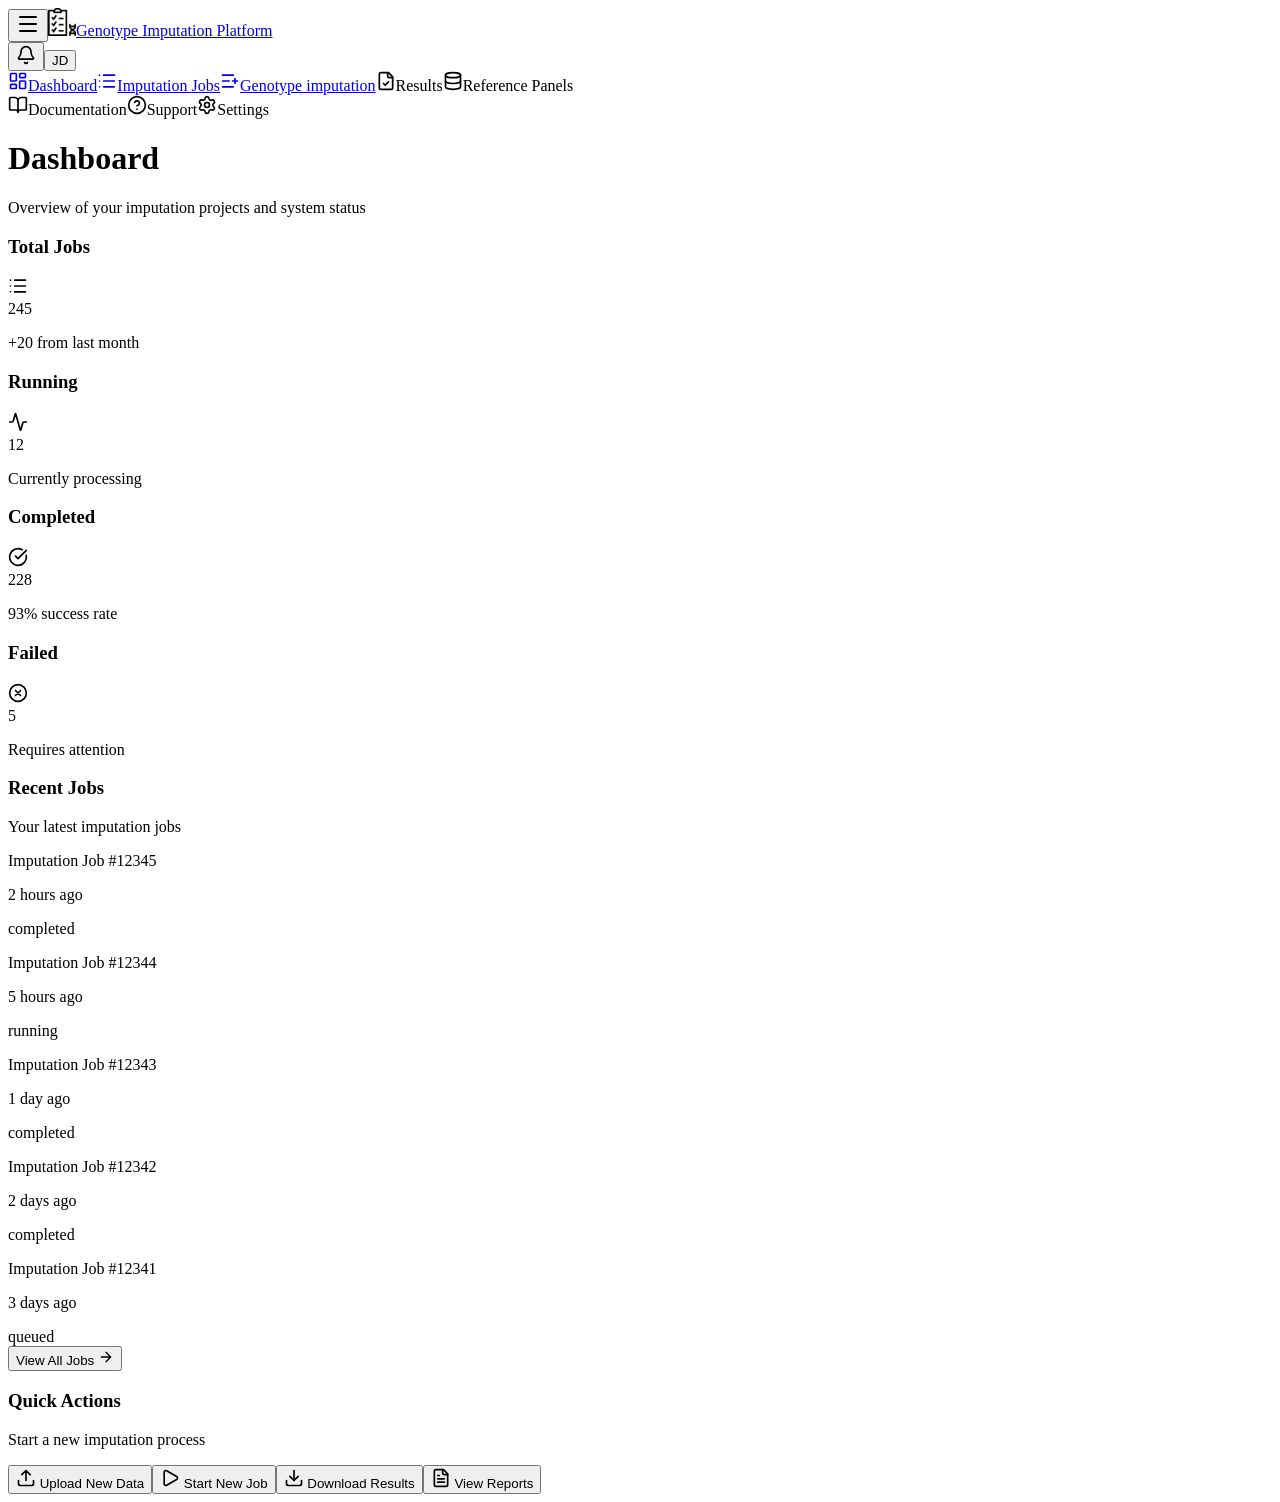
==== commit a9c38684: "Updates" ====
--- a/dashboard/index.html
+++ b/dashboard/index.html
@@ -1 +1 @@
-<!DOCTYPE html><html><head><meta charset="utf-8"><meta name="viewport" content="width=device-width, initial-scale=1"><script type="importmap">{"imports":{"#entry":"/imputation-pages/_nuxt/B8_jQJ55.js"}}</script><link rel="stylesheet" href="/imputation-pages/_nuxt/entry.W6p2sgHq.css" crossorigin><style>@layer base {:where(.i-lucide\:activity){display:inline-block;width:1em;height:1em;background-color:currentColor;-webkit-mask-image:var(--svg);mask-image:var(--svg);-webkit-mask-repeat:no-repeat;mask-repeat:no-repeat;-webkit-mask-size:100% 100%;mask-size:100% 100%;--svg:url("data:image/svg+xml,%3Csvg xmlns='http://www.w3.org/2000/svg' viewBox='0 0 24 24' width='24' height='24'%3E%3Cpath fill='none' stroke='black' stroke-linecap='round' stroke-linejoin='round' stroke-width='2' d='M22 12h-2.48a2 2 0 0 0-1.93 1.46l-2.35 8.36a.25.25 0 0 1-.48 0L9.24 2.18a.25.25 0 0 0-.48 0l-2.35 8.36A2 2 0 0 1 4.49 12H2'/%3E%3C/svg%3E")}:where(.i-lucide\:arrow-right){display:inline-block;width:1em;height:1em;background-color:currentColor;-webkit-mask-image:var(--svg);mask-image:var(--svg);-webkit-mask-repeat:no-repeat;mask-repeat:no-repeat;-webkit-mask-size:100% 100%;mask-size:100% 100%;--svg:url("data:image/svg+xml,%3Csvg xmlns='http://www.w3.org/2000/svg' viewBox='0 0 24 24' width='24' height='24'%3E%3Cpath fill='none' stroke='black' stroke-linecap='round' stroke-linejoin='round' stroke-width='2' d='M5 12h14m-7-7l7 7l-7 7'/%3E%3C/svg%3E")}:where(.i-lucide\:bell){display:inline-block;width:1em;height:1em;background-color:currentColor;-webkit-mask-image:var(--svg);mask-image:var(--svg);-webkit-mask-repeat:no-repeat;mask-repeat:no-repeat;-webkit-mask-size:100% 100%;mask-size:100% 100%;--svg:url("data:image/svg+xml,%3Csvg xmlns='http://www.w3.org/2000/svg' viewBox='0 0 24 24' width='24' height='24'%3E%3Cpath fill='none' stroke='black' stroke-linecap='round' stroke-linejoin='round' stroke-width='2' d='M10.268 21a2 2 0 0 0 3.464 0m-10.47-5.674A1 1 0 0 0 4 17h16a1 1 0 0 0 .74-1.673C19.41 13.956 18 12.499 18 8A6 6 0 0 0 6 8c0 4.499-1.411 5.956-2.738 7.326'/%3E%3C/svg%3E")}:where(.i-lucide\:book-open){display:inline-block;width:1em;height:1em;background-color:currentColor;-webkit-mask-image:var(--svg);mask-image:var(--svg);-webkit-mask-repeat:no-repeat;mask-repeat:no-repeat;-webkit-mask-size:100% 100%;mask-size:100% 100%;--svg:url("data:image/svg+xml,%3Csvg xmlns='http://www.w3.org/2000/svg' viewBox='0 0 24 24' width='24' height='24'%3E%3Cpath fill='none' stroke='black' stroke-linecap='round' stroke-linejoin='round' stroke-width='2' d='M12 7v14m-9-3a1 1 0 0 1-1-1V4a1 1 0 0 1 1-1h5a4 4 0 0 1 4 4a4 4 0 0 1 4-4h5a1 1 0 0 1 1 1v13a1 1 0 0 1-1 1h-6a3 3 0 0 0-3 3a3 3 0 0 0-3-3z'/%3E%3C/svg%3E")}:where(.i-lucide\:check-circle){display:inline-block;width:1em;height:1em;background-color:currentColor;-webkit-mask-image:var(--svg);mask-image:var(--svg);-webkit-mask-repeat:no-repeat;mask-repeat:no-repeat;-webkit-mask-size:100% 100%;mask-size:100% 100%;--svg:url("data:image/svg+xml,%3Csvg xmlns='http://www.w3.org/2000/svg' viewBox='0 0 24 24' width='24' height='24'%3E%3Cg fill='none' stroke='black' stroke-linecap='round' stroke-linejoin='round' stroke-width='2'%3E%3Cpath d='M21.801 10A10 10 0 1 1 17 3.335'/%3E%3Cpath d='m9 11l3 3L22 4'/%3E%3C/g%3E%3C/svg%3E")}:where(.i-lucide\:database){display:inline-block;width:1em;height:1em;background-color:currentColor;-webkit-mask-image:var(--svg);mask-image:var(--svg);-webkit-mask-repeat:no-repeat;mask-repeat:no-repeat;-webkit-mask-size:100% 100%;mask-size:100% 100%;--svg:url("data:image/svg+xml,%3Csvg xmlns='http://www.w3.org/2000/svg' viewBox='0 0 24 24' width='24' height='24'%3E%3Cg fill='none' stroke='black' stroke-linecap='round' stroke-linejoin='round' stroke-width='2'%3E%3Cellipse cx='12' cy='5' rx='9' ry='3'/%3E%3Cpath d='M3 5v14a9 3 0 0 0 18 0V5'/%3E%3Cpath d='M3 12a9 3 0 0 0 18 0'/%3E%3C/g%3E%3C/svg%3E")}:where(.i-lucide\:download){display:inline-block;width:1em;height:1em;background-color:currentColor;-webkit-mask-image:var(--svg);mask-image:var(--svg);-webkit-mask-repeat:no-repeat;mask-repeat:no-repeat;-webkit-mask-size:100% 100%;mask-size:100% 100%;--svg:url("data:image/svg+xml,%3Csvg xmlns='http://www.w3.org/2000/svg' viewBox='0 0 24 24' width='24' height='24'%3E%3Cg fill='none' stroke='black' stroke-linecap='round' stroke-linejoin='round' stroke-width='2'%3E%3Cpath d='M12 15V3m9 12v4a2 2 0 0 1-2 2H5a2 2 0 0 1-2-2v-4'/%3E%3Cpath d='m7 10l5 5l5-5'/%3E%3C/g%3E%3C/svg%3E")}:where(.i-lucide\:file-check){display:inline-block;width:1em;height:1em;background-color:currentColor;-webkit-mask-image:var(--svg);mask-image:var(--svg);-webkit-mask-repeat:no-repeat;mask-repeat:no-repeat;-webkit-mask-size:100% 100%;mask-size:100% 100%;--svg:url("data:image/svg+xml,%3Csvg xmlns='http://www.w3.org/2000/svg' viewBox='0 0 24 24' width='24' height='24'%3E%3Cg fill='none' stroke='black' stroke-linecap='round' stroke-linejoin='round' stroke-width='2'%3E%3Cpath d='M6 22a2 2 0 0 1-2-2V4a2 2 0 0 1 2-2h8a2.4 2.4 0 0 1 1.704.706l3.588 3.588A2.4 2.4 0 0 1 20 8v12a2 2 0 0 1-2 2z'/%3E%3Cpath d='M14 2v5a1 1 0 0 0 1 1h5M9 15l2 2l4-4'/%3E%3C/g%3E%3C/svg%3E")}:where(.i-lucide\:file-text){display:inline-block;width:1em;height:1em;background-color:currentColor;-webkit-mask-image:var(--svg);mask-image:var(--svg);-webkit-mask-repeat:no-repeat;mask-repeat:no-repeat;-webkit-mask-size:100% 100%;mask-size:100% 100%;--svg:url("data:image/svg+xml,%3Csvg xmlns='http://www.w3.org/2000/svg' viewBox='0 0 24 24' width='24' height='24'%3E%3Cg fill='none' stroke='black' stroke-linecap='round' stroke-linejoin='round' stroke-width='2'%3E%3Cpath d='M6 22a2 2 0 0 1-2-2V4a2 2 0 0 1 2-2h8a2.4 2.4 0 0 1 1.704.706l3.588 3.588A2.4 2.4 0 0 1 20 8v12a2 2 0 0 1-2 2z'/%3E%3Cpath d='M14 2v5a1 1 0 0 0 1 1h5M10 9H8m8 4H8m8 4H8'/%3E%3C/g%3E%3C/svg%3E")}:where(.i-lucide\:help-circle){display:inline-block;width:1em;height:1em;background-color:currentColor;-webkit-mask-image:var(--svg);mask-image:var(--svg);-webkit-mask-repeat:no-repeat;mask-repeat:no-repeat;-webkit-mask-size:100% 100%;mask-size:100% 100%;--svg:url("data:image/svg+xml,%3Csvg xmlns='http://www.w3.org/2000/svg' viewBox='0 0 24 24' width='24' height='24'%3E%3Cg fill='none' stroke='black' stroke-linecap='round' stroke-linejoin='round' stroke-width='2'%3E%3Ccircle cx='12' cy='12' r='10'/%3E%3Cpath d='M9.09 9a3 3 0 0 1 5.83 1c0 2-3 3-3 3m.08 4h.01'/%3E%3C/g%3E%3C/svg%3E")}:where(.i-lucide\:layout-dashboard){display:inline-block;width:1em;height:1em;background-color:currentColor;-webkit-mask-image:var(--svg);mask-image:var(--svg);-webkit-mask-repeat:no-repeat;mask-repeat:no-repeat;-webkit-mask-size:100% 100%;mask-size:100% 100%;--svg:url("data:image/svg+xml,%3Csvg xmlns='http://www.w3.org/2000/svg' viewBox='0 0 24 24' width='24' height='24'%3E%3Cg fill='none' stroke='black' stroke-linecap='round' stroke-linejoin='round' stroke-width='2'%3E%3Crect width='7' height='9' x='3' y='3' rx='1'/%3E%3Crect width='7' height='5' x='14' y='3' rx='1'/%3E%3Crect width='7' height='9' x='14' y='12' rx='1'/%3E%3Crect width='7' height='5' x='3' y='16' rx='1'/%3E%3C/g%3E%3C/svg%3E")}:where(.i-lucide\:list){display:inline-block;width:1em;height:1em;background-color:currentColor;-webkit-mask-image:var(--svg);mask-image:var(--svg);-webkit-mask-repeat:no-repeat;mask-repeat:no-repeat;-webkit-mask-size:100% 100%;mask-size:100% 100%;--svg:url("data:image/svg+xml,%3Csvg xmlns='http://www.w3.org/2000/svg' viewBox='0 0 24 24' width='24' height='24'%3E%3Cpath fill='none' stroke='black' stroke-linecap='round' stroke-linejoin='round' stroke-width='2' d='M3 5h.01M3 12h.01M3 19h.01M8 5h13M8 12h13M8 19h13'/%3E%3C/svg%3E")}:where(.i-lucide\:list-plus){display:inline-block;width:1em;height:1em;background-color:currentColor;-webkit-mask-image:var(--svg);mask-image:var(--svg);-webkit-mask-repeat:no-repeat;mask-repeat:no-repeat;-webkit-mask-size:100% 100%;mask-size:100% 100%;--svg:url("data:image/svg+xml,%3Csvg xmlns='http://www.w3.org/2000/svg' viewBox='0 0 24 24' width='24' height='24'%3E%3Cpath fill='none' stroke='black' stroke-linecap='round' stroke-linejoin='round' stroke-width='2' d='M16 5H3m8 7H3m13 7H3M18 9v6m3-3h-6'/%3E%3C/svg%3E")}:where(.i-lucide\:menu){display:inline-block;width:1em;height:1em;background-color:currentColor;-webkit-mask-image:var(--svg);mask-image:var(--svg);-webkit-mask-repeat:no-repeat;mask-repeat:no-repeat;-webkit-mask-size:100% 100%;mask-size:100% 100%;--svg:url("data:image/svg+xml,%3Csvg xmlns='http://www.w3.org/2000/svg' viewBox='0 0 24 24' width='24' height='24'%3E%3Cpath fill='none' stroke='black' stroke-linecap='round' stroke-linejoin='round' stroke-width='2' d='M4 5h16M4 12h16M4 19h16'/%3E%3C/svg%3E")}:where(.i-lucide\:play){display:inline-block;width:1em;height:1em;background-color:currentColor;-webkit-mask-image:var(--svg);mask-image:var(--svg);-webkit-mask-repeat:no-repeat;mask-repeat:no-repeat;-webkit-mask-size:100% 100%;mask-size:100% 100%;--svg:url("data:image/svg+xml,%3Csvg xmlns='http://www.w3.org/2000/svg' viewBox='0 0 24 24' width='24' height='24'%3E%3Cpath fill='none' stroke='black' stroke-linecap='round' stroke-linejoin='round' stroke-width='2' d='M5 5a2 2 0 0 1 3.008-1.728l11.997 6.998a2 2 0 0 1 .003 3.458l-12 7A2 2 0 0 1 5 19z'/%3E%3C/svg%3E")}:where(.i-lucide\:settings){display:inline-block;width:1em;height:1em;background-color:currentColor;-webkit-mask-image:var(--svg);mask-image:var(--svg);-webkit-mask-repeat:no-repeat;mask-repeat:no-repeat;-webkit-mask-size:100% 100%;mask-size:100% 100%;--svg:url("data:image/svg+xml,%3Csvg xmlns='http://www.w3.org/2000/svg' viewBox='0 0 24 24' width='24' height='24'%3E%3Cg fill='none' stroke='black' stroke-linecap='round' stroke-linejoin='round' stroke-width='2'%3E%3Cpath d='M9.671 4.136a2.34 2.34 0 0 1 4.659 0a2.34 2.34 0 0 0 3.319 1.915a2.34 2.34 0 0 1 2.33 4.033a2.34 2.34 0 0 0 0 3.831a2.34 2.34 0 0 1-2.33 4.033a2.34 2.34 0 0 0-3.319 1.915a2.34 2.34 0 0 1-4.659 0a2.34 2.34 0 0 0-3.32-1.915a2.34 2.34 0 0 1-2.33-4.033a2.34 2.34 0 0 0 0-3.831A2.34 2.34 0 0 1 6.35 6.051a2.34 2.34 0 0 0 3.319-1.915'/%3E%3Ccircle cx='12' cy='12' r='3'/%3E%3C/g%3E%3C/svg%3E")}:where(.i-lucide\:upload){display:inline-block;width:1em;height:1em;background-color:currentColor;-webkit-mask-image:var(--svg);mask-image:var(--svg);-webkit-mask-repeat:no-repeat;mask-repeat:no-repeat;-webkit-mask-size:100% 100%;mask-size:100% 100%;--svg:url("data:image/svg+xml,%3Csvg xmlns='http://www.w3.org/2000/svg' viewBox='0 0 24 24' width='24' height='24'%3E%3Cpath fill='none' stroke='black' stroke-linecap='round' stroke-linejoin='round' stroke-width='2' d='M12 3v12m5-7l-5-5l-5 5m14 7v4a2 2 0 0 1-2 2H5a2 2 0 0 1-2-2v-4'/%3E%3C/svg%3E")}:where(.i-lucide\:x-circle){display:inline-block;width:1em;height:1em;background-color:currentColor;-webkit-mask-image:var(--svg);mask-image:var(--svg);-webkit-mask-repeat:no-repeat;mask-repeat:no-repeat;-webkit-mask-size:100% 100%;mask-size:100% 100%;--svg:url("data:image/svg+xml,%3Csvg xmlns='http://www.w3.org/2000/svg' viewBox='0 0 24 24' width='24' height='24'%3E%3Cg fill='none' stroke='black' stroke-linecap='round' stroke-linejoin='round' stroke-width='2'%3E%3Ccircle cx='12' cy='12' r='10'/%3E%3Cpath d='m15 9l-6 6m0-6l6 6'/%3E%3C/g%3E%3C/svg%3E")}:where(.i-my-icon\:dna-file){display:inline-block;width:1em;height:1em;background-repeat:no-repeat;background-size:100% 100%;background-image:url("data:image/svg+xml,%3Csvg xmlns='http://www.w3.org/2000/svg' xmlns:xlink='http://www.w3.org/1999/xlink' viewBox='0 0 66 66' width='66' height='66'%3E%3Cdefs%3E%3Cpattern id='pattern0_27_531' patternContentUnits='objectBoundingBox' width='1' height='1'%3E %3Cuse xlink:href='%23image0_27_531' transform='scale(0.00195312)'/%3E %3C/pattern%3E %3Cimage id='image0_27_531' width='512' height='512' preserveAspectRatio='none' xlink:href='[data-uri]'/%3E%3C/defs%3E%3Cg fill='none'%3E%3Crect width='66' height='66' fill='url(%23pattern0_27_531)'/%3E%3C/g%3E%3C/svg%3E")}}</style><link rel="preload" as="fetch" crossorigin="anonymous" href="/imputation-pages/dashboard/_payload.json?720baac8-0900-4771-9ca8-1342b7ae6d20"><link rel="modulepreload" as="script" crossorigin href="/imputation-pages/_nuxt/B8_jQJ55.js"><link rel="modulepreload" as="script" crossorigin href="/imputation-pages/_nuxt/zl2oPZ-I.js"><link rel="modulepreload" as="script" crossorigin href="/imputation-pages/_nuxt/tWtEjd6h.js"><link rel="modulepreload" as="script" crossorigin href="/imputation-pages/_nuxt/B28JWLuS.js"><link rel="modulepreload" as="script" crossorigin href="/imputation-pages/_nuxt/Dm6hYX6M.js"><link rel="modulepreload" as="script" crossorigin href="/imputation-pages/_nuxt/xxUTR6hq.js"><link rel="modulepreload" as="script" crossorigin href="/imputation-pages/_nuxt/CKINISIb.js"><link rel="modulepreload" as="script" crossorigin href="/imputation-pages/_nuxt/BtDqD2Kt.js"><link rel="modulepreload" as="script" crossorigin href="/imputation-pages/_nuxt/DuKwS0rB.js"><link rel="modulepreload" as="script" crossorigin href="/imputation-pages/_nuxt/C70OHCFm.js"><link rel="modulepreload" as="script" crossorigin href="/imputation-pages/_nuxt/sebvBxUa.js"><link rel="modulepreload" as="script" crossorigin href="/imputation-pages/_nuxt/D7hTLBJC.js"><link rel="modulepreload" as="script" crossorigin href="/imputation-pages/_nuxt/BeybWEwR.js"><link rel="modulepreload" as="script" crossorigin href="/imputation-pages/_nuxt/CuUC44mw.js"><link rel="modulepreload" as="script" crossorigin href="/imputation-pages/_nuxt/C_3zd03k.js"><link rel="preload" as="fetch" fetchpriority="low" crossorigin="anonymous" href="/imputation-pages/_nuxt/builds/meta/720baac8-0900-4771-9ca8-1342b7ae6d20.json"><link rel="prefetch" as="script" crossorigin href="/imputation-pages/_nuxt/DgcLq3_6.js"><link rel="prefetch" as="script" crossorigin href="/imputation-pages/_nuxt/DllrQ2C2.js"><script type="module" src="/imputation-pages/_nuxt/B8_jQJ55.js" crossorigin></script></head><body><div id="__nuxt"><div class="min-h-screen"><header class="sticky top-0 z-50 w-full border-b bg-white"><div class="flex h-16 items-center px-4 sm:px-6 lg:px-8"><button data-slot="button" class="inline-flex items-center justify-center gap-2 whitespace-nowrap rounded-md text-sm font-medium transition-all disabled:pointer-events-none disabled:opacity-50 [&amp;_svg]:pointer-events-none [&amp;_svg:not([class*=&#39;size-&#39;])]:size-4 shrink-0 [&amp;_svg]:shrink-0 outline-none focus-visible:border-ring focus-visible:ring-ring/50 focus-visible:ring-[3px] aria-invalid:ring-destructive/20 dark:aria-invalid:ring-destructive/40 aria-invalid:border-destructive hover:bg-accent hover:text-accent-foreground dark:hover:bg-accent/50 size-9 lg:hidden mr-2"><!--[--><span class="iconify i-lucide:menu" aria-hidden="true" style="font-size:24px;"></span><!--]--></button><a aria-current="page" href="/imputation-pages/dashboard" class="router-link-active router-link-exact-active flex items-center space-x-2"><span class="iconify i-my-icon:dna-file text-blue-600" aria-hidden="true" style="font-size:28px;"></span><span class="text-lg font-bold text-gray-900 hidden sm:inline">Genotype Imputation Platform</span></a><div class="ml-auto flex items-center space-x-4"><!--[--><!--[--><!--[--><!--[--><button data-slot="dropdown-menu-trigger" class="inline-flex items-center justify-center gap-2 whitespace-nowrap rounded-md text-sm font-medium transition-all disabled:pointer-events-none disabled:opacity-50 [&amp;_svg]:pointer-events-none [&amp;_svg:not([class*=&#39;size-&#39;])]:size-4 shrink-0 [&amp;_svg]:shrink-0 outline-none focus-visible:border-ring focus-visible:ring-ring/50 focus-visible:ring-[3px] aria-invalid:ring-destructive/20 dark:aria-invalid:ring-destructive/40 aria-invalid:border-destructive hover:bg-accent hover:text-accent-foreground dark:hover:bg-accent/50 size-9 relative" id="reka-dropdown-menu-trigger-v-0-0" type="button" aria-haspopup="menu" aria-expanded="false" data-state="closed"><!--[--><span class="iconify i-lucide:bell" aria-hidden="true" style="font-size:20px;"></span><span class="absolute top-1 right-1 h-2 w-2 rounded-full bg-red-500"></span><!--]--></button><!--v-if--><!--]--><!--]--><!--]--><!--]--><!--[--><!--[--><!--[--><!--[--><button data-slot="dropdown-menu-trigger" class="inline-flex items-center justify-center gap-2 whitespace-nowrap text-sm font-medium transition-all disabled:pointer-events-none disabled:opacity-50 [&amp;_svg]:pointer-events-none [&amp;_svg:not([class*=&#39;size-&#39;])]:size-4 shrink-0 [&amp;_svg]:shrink-0 outline-none focus-visible:border-ring focus-visible:ring-ring/50 focus-visible:ring-[3px] aria-invalid:ring-destructive/20 dark:aria-invalid:ring-destructive/40 aria-invalid:border-destructive hover:bg-accent hover:text-accent-foreground dark:hover:bg-accent/50 px-4 py-2 has-[&gt;svg]:px-3 relative h-10 w-10 rounded-full" id="reka-dropdown-menu-trigger-v-0-1" type="button" aria-haspopup="menu" aria-expanded="false" data-state="closed"><!--[--><span data-slot="avatar" class="relative flex size-8 shrink-0 overflow-hidden rounded-full"><!--[--><!--[--><img role="img" src="/images/avatar.png" data-slot="avatar-image" class="aspect-square size-full" alt="User" style="display:none;"><span data-slot="avatar-fallback" class="bg-muted flex size-full items-center justify-center rounded-full"><!--[--><!--[-->JD<!--]--><!--]--></span><!--]--><!--]--></span><!--]--></button><!--v-if--><!--]--><!--]--><!--]--><!--]--></div></div></header><div class="flex"><aside class="fixed inset-y-0 left-0 z-40 w-64 transform border-r bg-white transition-transform duration-200 ease-in-out lg:static lg:translate-x-0 mt-16 lg:mt-0 -translate-x-full"><nav class="flex flex-col h-full p-4 space-y-2"><a aria-current="page" href="/imputation-pages/dashboard" class="router-link-active router-link-exact-active flex items-center space-x-3 px-3 py-2 rounded-lg hover:bg-gray-100 transition-colors bg-blue-50 text-blue-600"><span class="iconify i-lucide:layout-dashboard" aria-hidden="true" style="font-size:20px;"></span><span class="text-sm font-medium">Dashboard</span></a><a href="/imputation-pages/dashboard/jobs" class="flex items-center space-x-3 px-3 py-2 rounded-lg hover:bg-gray-100 transition-colors"><span class="iconify i-lucide:list" aria-hidden="true" style="font-size:20px;"></span><span class="text-sm font-medium">Imputation Jobs</span></a><a href="/imputation-pages/dashboard/create" class="flex items-center space-x-3 px-3 py-2 rounded-lg hover:bg-gray-100 transition-colors"><span class="iconify i-lucide:list-plus" aria-hidden="true" style="font-size:20px;"></span><span class="text-sm font-medium">Genotype imputation</span></a><a class="flex items-center space-x-3 px-3 py-2 rounded-lg hover:bg-gray-100 transition-colors"><span class="iconify i-lucide:file-check" aria-hidden="true" style="font-size:20px;"></span><span class="text-sm font-medium">Results</span></a><a class="flex items-center space-x-3 px-3 py-2 rounded-lg hover:bg-gray-100 transition-colors"><span class="iconify i-lucide:database" aria-hidden="true" style="font-size:20px;"></span><span class="text-sm font-medium">Reference Panels</span></a><div data-orientation="horizontal" role="none" data-slot="separator-root" class="bg-border shrink-0 data-[orientation=horizontal]:h-px data-[orientation=horizontal]:w-full data-[orientation=vertical]:h-full data-[orientation=vertical]:w-px my-4"><!--[--><!--]--></div><a class="flex items-center space-x-3 px-3 py-2 rounded-lg hover:bg-gray-100 transition-colors"><span class="iconify i-lucide:book-open" aria-hidden="true" style="font-size:20px;"></span><span class="text-sm font-medium">Documentation</span></a><a class="flex items-center space-x-3 px-3 py-2 rounded-lg hover:bg-gray-100 transition-colors"><span class="iconify i-lucide:help-circle" aria-hidden="true" style="font-size:20px;"></span><span class="text-sm font-medium">Support</span></a><a class="flex items-center space-x-3 px-3 py-2 rounded-lg hover:bg-gray-100 transition-colors"><span class="iconify i-lucide:settings" aria-hidden="true" style="font-size:20px;"></span><span class="text-sm font-medium">Settings</span></a></nav></aside><!----><main class="flex-1 overflow-y-auto bg-gray-50"><div class="p-4 sm:p-6 lg:p-8"><!--[--><div></div><div><div class="mb-8"><h1 class="text-3xl font-bold text-gray-900">Dashboard</h1><p class="mt-2 text-gray-600"> Overview of your imputation projects and system status </p></div><div class="grid gap-4 md:grid-cols-2 lg:grid-cols-4 mb-8"><div data-slot="card" class="bg-card text-card-foreground flex flex-col gap-6 rounded-xl border py-6 shadow-sm"><!--[--><div data-slot="card-header" class="@container/card-header auto-rows-min grid-rows-[auto_auto] gap-1.5 px-6 has-data-[slot=card-action]:grid-cols-[1fr_auto] [.border-b]:pb-6 flex flex-row items-center justify-between space-y-0 pb-2"><!--[--><h3 data-slot="card-title" class="text-sm font-medium"><!--[-->Total Jobs<!--]--></h3><span class="iconify i-lucide:list text-gray-500" aria-hidden="true" style="font-size:20px;"></span><!--]--></div><div data-slot="card-content" class="px-6"><!--[--><div class="text-2xl font-bold">245</div><p class="text-xs text-gray-500 mt-1">+20 from last month</p><!--]--></div><!--]--></div><div data-slot="card" class="bg-card text-card-foreground flex flex-col gap-6 rounded-xl border py-6 shadow-sm"><!--[--><div data-slot="card-header" class="@container/card-header auto-rows-min grid-rows-[auto_auto] gap-1.5 px-6 has-data-[slot=card-action]:grid-cols-[1fr_auto] [.border-b]:pb-6 flex flex-row items-center justify-between space-y-0 pb-2"><!--[--><h3 data-slot="card-title" class="text-sm font-medium"><!--[-->Running<!--]--></h3><span class="iconify i-lucide:activity text-blue-500" aria-hidden="true" style="font-size:20px;"></span><!--]--></div><div data-slot="card-content" class="px-6"><!--[--><div class="text-2xl font-bold">12</div><p class="text-xs text-gray-500 mt-1">Currently processing</p><!--]--></div><!--]--></div><div data-slot="card" class="bg-card text-card-foreground flex flex-col gap-6 rounded-xl border py-6 shadow-sm"><!--[--><div data-slot="card-header" class="@container/card-header auto-rows-min grid-rows-[auto_auto] gap-1.5 px-6 has-data-[slot=card-action]:grid-cols-[1fr_auto] [.border-b]:pb-6 flex flex-row items-center justify-between space-y-0 pb-2"><!--[--><h3 data-slot="card-title" class="text-sm font-medium"><!--[-->Completed<!--]--></h3><span class="iconify i-lucide:check-circle text-green-500" aria-hidden="true" style="font-size:20px;"></span><!--]--></div><div data-slot="card-content" class="px-6"><!--[--><div class="text-2xl font-bold">228</div><p class="text-xs text-gray-500 mt-1">93% success rate</p><!--]--></div><!--]--></div><div data-slot="card" class="bg-card text-card-foreground flex flex-col gap-6 rounded-xl border py-6 shadow-sm"><!--[--><div data-slot="card-header" class="@container/card-header auto-rows-min grid-rows-[auto_auto] gap-1.5 px-6 has-data-[slot=card-action]:grid-cols-[1fr_auto] [.border-b]:pb-6 flex flex-row items-center justify-between space-y-0 pb-2"><!--[--><h3 data-slot="card-title" class="text-sm font-medium"><!--[-->Failed<!--]--></h3><span class="iconify i-lucide:x-circle text-red-500" aria-hidden="true" style="font-size:20px;"></span><!--]--></div><div data-slot="card-content" class="px-6"><!--[--><div class="text-2xl font-bold">5</div><p class="text-xs text-gray-500 mt-1">Requires attention</p><!--]--></div><!--]--></div></div><div class="grid gap-8 md:grid-cols-2"><div data-slot="card" class="bg-card text-card-foreground flex flex-col gap-6 rounded-xl border py-6 shadow-sm"><!--[--><div data-slot="card-header" class="@container/card-header grid auto-rows-min grid-rows-[auto_auto] items-start gap-1.5 px-6 has-data-[slot=card-action]:grid-cols-[1fr_auto] [.border-b]:pb-6"><!--[--><h3 data-slot="card-title" class="leading-none font-semibold"><!--[-->Recent Jobs<!--]--></h3><p data-slot="card-description" class="text-muted-foreground text-sm"><!--[-->Your latest imputation jobs<!--]--></p><!--]--></div><div data-slot="card-content" class="px-6"><!--[--><div class="space-y-4"><!--[--><div class="flex items-center justify-between"><div class="flex items-center space-x-4"><div class="w-2 h-2 rounded-full bg-green-500"></div><div><p class="text-sm font-medium">Imputation Job #12345</p><p class="text-xs text-gray-500">2 hours ago</p></div></div><div data-slot="badge" class="inline-flex items-center justify-center rounded-md border px-2 py-0.5 text-xs font-medium w-fit whitespace-nowrap shrink-0 [&amp;&gt;svg]:size-3 gap-1 [&amp;&gt;svg]:pointer-events-none focus-visible:border-ring focus-visible:ring-ring/50 focus-visible:ring-[3px] aria-invalid:ring-destructive/20 dark:aria-invalid:ring-destructive/40 aria-invalid:border-destructive transition-[color,box-shadow] overflow-hidden border-transparent bg-primary text-primary-foreground [a&amp;]:hover:bg-primary/90" variant="default"><!--[-->completed<!--]--></div></div><div class="flex items-center justify-between"><div class="flex items-center space-x-4"><div class="w-2 h-2 rounded-full bg-blue-500 animate-pulse"></div><div><p class="text-sm font-medium">Imputation Job #12344</p><p class="text-xs text-gray-500">5 hours ago</p></div></div><div data-slot="badge" class="inline-flex items-center justify-center rounded-md border px-2 py-0.5 text-xs font-medium w-fit whitespace-nowrap shrink-0 [&amp;&gt;svg]:size-3 gap-1 [&amp;&gt;svg]:pointer-events-none focus-visible:border-ring focus-visible:ring-ring/50 focus-visible:ring-[3px] aria-invalid:ring-destructive/20 dark:aria-invalid:ring-destructive/40 aria-invalid:border-destructive transition-[color,box-shadow] overflow-hidden border-transparent bg-secondary text-secondary-foreground [a&amp;]:hover:bg-secondary/90" variant="secondary"><!--[-->running<!--]--></div></div><div class="flex items-center justify-between"><div class="flex items-center space-x-4"><div class="w-2 h-2 rounded-full bg-green-500"></div><div><p class="text-sm font-medium">Imputation Job #12343</p><p class="text-xs text-gray-500">1 day ago</p></div></div><div data-slot="badge" class="inline-flex items-center justify-center rounded-md border px-2 py-0.5 text-xs font-medium w-fit whitespace-nowrap shrink-0 [&amp;&gt;svg]:size-3 gap-1 [&amp;&gt;svg]:pointer-events-none focus-visible:border-ring focus-visible:ring-ring/50 focus-visible:ring-[3px] aria-invalid:ring-destructive/20 dark:aria-invalid:ring-destructive/40 aria-invalid:border-destructive transition-[color,box-shadow] overflow-hidden border-transparent bg-primary text-primary-foreground [a&amp;]:hover:bg-primary/90" variant="default"><!--[-->completed<!--]--></div></div><div class="flex items-center justify-between"><div class="flex items-center space-x-4"><div class="w-2 h-2 rounded-full bg-green-500"></div><div><p class="text-sm font-medium">Imputation Job #12342</p><p class="text-xs text-gray-500">2 days ago</p></div></div><div data-slot="badge" class="inline-flex items-center justify-center rounded-md border px-2 py-0.5 text-xs font-medium w-fit whitespace-nowrap shrink-0 [&amp;&gt;svg]:size-3 gap-1 [&amp;&gt;svg]:pointer-events-none focus-visible:border-ring focus-visible:ring-ring/50 focus-visible:ring-[3px] aria-invalid:ring-destructive/20 dark:aria-invalid:ring-destructive/40 aria-invalid:border-destructive transition-[color,box-shadow] overflow-hidden border-transparent bg-primary text-primary-foreground [a&amp;]:hover:bg-primary/90" variant="default"><!--[-->completed<!--]--></div></div><div class="flex items-center justify-between"><div class="flex items-center space-x-4"><div class="w-2 h-2 rounded-full bg-gray-300"></div><div><p class="text-sm font-medium">Imputation Job #12341</p><p class="text-xs text-gray-500">3 days ago</p></div></div><div data-slot="badge" class="inline-flex items-center justify-center rounded-md border px-2 py-0.5 text-xs font-medium w-fit whitespace-nowrap shrink-0 [&amp;&gt;svg]:size-3 gap-1 [&amp;&gt;svg]:pointer-events-none focus-visible:border-ring focus-visible:ring-ring/50 focus-visible:ring-[3px] aria-invalid:ring-destructive/20 dark:aria-invalid:ring-destructive/40 aria-invalid:border-destructive transition-[color,box-shadow] overflow-hidden text-foreground [a&amp;]:hover:bg-accent [a&amp;]:hover:text-accent-foreground" variant="outline"><!--[-->queued<!--]--></div></div><!--]--></div><!--]--></div><div data-slot="card-footer" class="flex items-center px-6 [.border-t]:pt-6"><!--[--><button data-slot="button" class="inline-flex items-center justify-center gap-2 whitespace-nowrap rounded-md text-sm font-medium transition-all disabled:pointer-events-none disabled:opacity-50 [&amp;_svg]:pointer-events-none [&amp;_svg:not([class*=&#39;size-&#39;])]:size-4 shrink-0 [&amp;_svg]:shrink-0 outline-none focus-visible:border-ring focus-visible:ring-ring/50 focus-visible:ring-[3px] aria-invalid:ring-destructive/20 dark:aria-invalid:ring-destructive/40 aria-invalid:border-destructive hover:bg-accent hover:text-accent-foreground dark:hover:bg-accent/50 h-9 px-4 py-2 has-[&gt;svg]:px-3 w-full"><!--[--> View All Jobs <span class="iconify i-lucide:arrow-right ml-2" aria-hidden="true" style="font-size:16px;"></span><!--]--></button><!--]--></div><!--]--></div><div data-slot="card" class="bg-card text-card-foreground flex flex-col gap-6 rounded-xl border py-6 shadow-sm"><!--[--><div data-slot="card-header" class="@container/card-header grid auto-rows-min grid-rows-[auto_auto] items-start gap-1.5 px-6 has-data-[slot=card-action]:grid-cols-[1fr_auto] [.border-b]:pb-6"><!--[--><h3 data-slot="card-title" class="leading-none font-semibold"><!--[-->Quick Actions<!--]--></h3><p data-slot="card-description" class="text-muted-foreground text-sm"><!--[-->Start a new imputation process<!--]--></p><!--]--></div><div data-slot="card-content" class="px-6 space-y-3"><!--[--><button data-slot="button" class="inline-flex items-center gap-2 whitespace-nowrap rounded-md text-sm font-medium transition-all disabled:pointer-events-none disabled:opacity-50 [&amp;_svg]:pointer-events-none [&amp;_svg:not([class*=&#39;size-&#39;])]:size-4 shrink-0 [&amp;_svg]:shrink-0 outline-none focus-visible:border-ring focus-visible:ring-ring/50 focus-visible:ring-[3px] aria-invalid:ring-destructive/20 dark:aria-invalid:ring-destructive/40 aria-invalid:border-destructive border bg-background shadow-xs hover:bg-accent hover:text-accent-foreground dark:bg-input/30 dark:border-input dark:hover:bg-input/50 h-9 px-4 py-2 has-[&gt;svg]:px-3 w-full justify-start"><!--[--><span class="iconify i-lucide:upload mr-2" aria-hidden="true" style="font-size:20px;"></span> Upload New Data <!--]--></button><button data-slot="button" class="inline-flex items-center gap-2 whitespace-nowrap rounded-md text-sm font-medium transition-all disabled:pointer-events-none disabled:opacity-50 [&amp;_svg]:pointer-events-none [&amp;_svg:not([class*=&#39;size-&#39;])]:size-4 shrink-0 [&amp;_svg]:shrink-0 outline-none focus-visible:border-ring focus-visible:ring-ring/50 focus-visible:ring-[3px] aria-invalid:ring-destructive/20 dark:aria-invalid:ring-destructive/40 aria-invalid:border-destructive border bg-background shadow-xs hover:bg-accent hover:text-accent-foreground dark:bg-input/30 dark:border-input dark:hover:bg-input/50 h-9 px-4 py-2 has-[&gt;svg]:px-3 w-full justify-start"><!--[--><span class="iconify i-lucide:play mr-2" aria-hidden="true" style="font-size:20px;"></span> Start New Job <!--]--></button><button data-slot="button" class="inline-flex items-center gap-2 whitespace-nowrap rounded-md text-sm font-medium transition-all disabled:pointer-events-none disabled:opacity-50 [&amp;_svg]:pointer-events-none [&amp;_svg:not([class*=&#39;size-&#39;])]:size-4 shrink-0 [&amp;_svg]:shrink-0 outline-none focus-visible:border-ring focus-visible:ring-ring/50 focus-visible:ring-[3px] aria-invalid:ring-destructive/20 dark:aria-invalid:ring-destructive/40 aria-invalid:border-destructive border bg-background shadow-xs hover:bg-accent hover:text-accent-foreground dark:bg-input/30 dark:border-input dark:hover:bg-input/50 h-9 px-4 py-2 has-[&gt;svg]:px-3 w-full justify-start"><!--[--><span class="iconify i-lucide:download mr-2" aria-hidden="true" style="font-size:20px;"></span> Download Results <!--]--></button><button data-slot="button" class="inline-flex items-center gap-2 whitespace-nowrap rounded-md text-sm font-medium transition-all disabled:pointer-events-none disabled:opacity-50 [&amp;_svg]:pointer-events-none [&amp;_svg:not([class*=&#39;size-&#39;])]:size-4 shrink-0 [&amp;_svg]:shrink-0 outline-none focus-visible:border-ring focus-visible:ring-ring/50 focus-visible:ring-[3px] aria-invalid:ring-destructive/20 dark:aria-invalid:ring-destructive/40 aria-invalid:border-destructive border bg-background shadow-xs hover:bg-accent hover:text-accent-foreground dark:bg-input/30 dark:border-input dark:hover:bg-input/50 h-9 px-4 py-2 has-[&gt;svg]:px-3 w-full justify-start"><!--[--><span class="iconify i-lucide:file-text mr-2" aria-hidden="true" style="font-size:20px;"></span> View Reports <!--]--></button><!--]--></div><!--]--></div></div></div><!--]--></div></main></div></div></div><div id="teleports"></div><script type="application/json" data-nuxt-data="nuxt-app" data-ssr="true" id="__NUXT_DATA__" data-src="/imputation-pages/dashboard/_payload.json?720baac8-0900-4771-9ca8-1342b7ae6d20">[{"state":1,"once":3,"_errors":4,"serverRendered":6,"path":7,"prerenderedAt":8},["Reactive",2],{},["Set"],["ShallowReactive",5],{},true,"/dashboard",1762191334648]</script><script>window.__NUXT__={};window.__NUXT__.config={public:{},app:{baseURL:"/imputation-pages/",buildId:"720baac8-0900-4771-9ca8-1342b7ae6d20",buildAssetsDir:"/_nuxt/",cdnURL:""}}</script></body></html>+<!DOCTYPE html><html><head><meta charset="utf-8"><meta name="viewport" content="width=device-width, initial-scale=1"><script type="importmap">{"imports":{"#entry":"/imputation-pages/_nuxt/BYgNoKGh.js"}}</script><link rel="stylesheet" href="/imputation-pages/_nuxt/entry.W6p2sgHq.css" crossorigin><style>@layer base {:where(.i-lucide\:activity){display:inline-block;width:1em;height:1em;background-color:currentColor;-webkit-mask-image:var(--svg);mask-image:var(--svg);-webkit-mask-repeat:no-repeat;mask-repeat:no-repeat;-webkit-mask-size:100% 100%;mask-size:100% 100%;--svg:url("data:image/svg+xml,%3Csvg xmlns='http://www.w3.org/2000/svg' viewBox='0 0 24 24' width='24' height='24'%3E%3Cpath fill='none' stroke='black' stroke-linecap='round' stroke-linejoin='round' stroke-width='2' d='M22 12h-2.48a2 2 0 0 0-1.93 1.46l-2.35 8.36a.25.25 0 0 1-.48 0L9.24 2.18a.25.25 0 0 0-.48 0l-2.35 8.36A2 2 0 0 1 4.49 12H2'/%3E%3C/svg%3E")}:where(.i-lucide\:arrow-right){display:inline-block;width:1em;height:1em;background-color:currentColor;-webkit-mask-image:var(--svg);mask-image:var(--svg);-webkit-mask-repeat:no-repeat;mask-repeat:no-repeat;-webkit-mask-size:100% 100%;mask-size:100% 100%;--svg:url("data:image/svg+xml,%3Csvg xmlns='http://www.w3.org/2000/svg' viewBox='0 0 24 24' width='24' height='24'%3E%3Cpath fill='none' stroke='black' stroke-linecap='round' stroke-linejoin='round' stroke-width='2' d='M5 12h14m-7-7l7 7l-7 7'/%3E%3C/svg%3E")}:where(.i-lucide\:bell){display:inline-block;width:1em;height:1em;background-color:currentColor;-webkit-mask-image:var(--svg);mask-image:var(--svg);-webkit-mask-repeat:no-repeat;mask-repeat:no-repeat;-webkit-mask-size:100% 100%;mask-size:100% 100%;--svg:url("data:image/svg+xml,%3Csvg xmlns='http://www.w3.org/2000/svg' viewBox='0 0 24 24' width='24' height='24'%3E%3Cpath fill='none' stroke='black' stroke-linecap='round' stroke-linejoin='round' stroke-width='2' d='M10.268 21a2 2 0 0 0 3.464 0m-10.47-5.674A1 1 0 0 0 4 17h16a1 1 0 0 0 .74-1.673C19.41 13.956 18 12.499 18 8A6 6 0 0 0 6 8c0 4.499-1.411 5.956-2.738 7.326'/%3E%3C/svg%3E")}:where(.i-lucide\:book-open){display:inline-block;width:1em;height:1em;background-color:currentColor;-webkit-mask-image:var(--svg);mask-image:var(--svg);-webkit-mask-repeat:no-repeat;mask-repeat:no-repeat;-webkit-mask-size:100% 100%;mask-size:100% 100%;--svg:url("data:image/svg+xml,%3Csvg xmlns='http://www.w3.org/2000/svg' viewBox='0 0 24 24' width='24' height='24'%3E%3Cpath fill='none' stroke='black' stroke-linecap='round' stroke-linejoin='round' stroke-width='2' d='M12 7v14m-9-3a1 1 0 0 1-1-1V4a1 1 0 0 1 1-1h5a4 4 0 0 1 4 4a4 4 0 0 1 4-4h5a1 1 0 0 1 1 1v13a1 1 0 0 1-1 1h-6a3 3 0 0 0-3 3a3 3 0 0 0-3-3z'/%3E%3C/svg%3E")}:where(.i-lucide\:check-circle){display:inline-block;width:1em;height:1em;background-color:currentColor;-webkit-mask-image:var(--svg);mask-image:var(--svg);-webkit-mask-repeat:no-repeat;mask-repeat:no-repeat;-webkit-mask-size:100% 100%;mask-size:100% 100%;--svg:url("data:image/svg+xml,%3Csvg xmlns='http://www.w3.org/2000/svg' viewBox='0 0 24 24' width='24' height='24'%3E%3Cg fill='none' stroke='black' stroke-linecap='round' stroke-linejoin='round' stroke-width='2'%3E%3Cpath d='M21.801 10A10 10 0 1 1 17 3.335'/%3E%3Cpath d='m9 11l3 3L22 4'/%3E%3C/g%3E%3C/svg%3E")}:where(.i-lucide\:database){display:inline-block;width:1em;height:1em;background-color:currentColor;-webkit-mask-image:var(--svg);mask-image:var(--svg);-webkit-mask-repeat:no-repeat;mask-repeat:no-repeat;-webkit-mask-size:100% 100%;mask-size:100% 100%;--svg:url("data:image/svg+xml,%3Csvg xmlns='http://www.w3.org/2000/svg' viewBox='0 0 24 24' width='24' height='24'%3E%3Cg fill='none' stroke='black' stroke-linecap='round' stroke-linejoin='round' stroke-width='2'%3E%3Cellipse cx='12' cy='5' rx='9' ry='3'/%3E%3Cpath d='M3 5v14a9 3 0 0 0 18 0V5'/%3E%3Cpath d='M3 12a9 3 0 0 0 18 0'/%3E%3C/g%3E%3C/svg%3E")}:where(.i-lucide\:download){display:inline-block;width:1em;height:1em;background-color:currentColor;-webkit-mask-image:var(--svg);mask-image:var(--svg);-webkit-mask-repeat:no-repeat;mask-repeat:no-repeat;-webkit-mask-size:100% 100%;mask-size:100% 100%;--svg:url("data:image/svg+xml,%3Csvg xmlns='http://www.w3.org/2000/svg' viewBox='0 0 24 24' width='24' height='24'%3E%3Cg fill='none' stroke='black' stroke-linecap='round' stroke-linejoin='round' stroke-width='2'%3E%3Cpath d='M12 15V3m9 12v4a2 2 0 0 1-2 2H5a2 2 0 0 1-2-2v-4'/%3E%3Cpath d='m7 10l5 5l5-5'/%3E%3C/g%3E%3C/svg%3E")}:where(.i-lucide\:file-check){display:inline-block;width:1em;height:1em;background-color:currentColor;-webkit-mask-image:var(--svg);mask-image:var(--svg);-webkit-mask-repeat:no-repeat;mask-repeat:no-repeat;-webkit-mask-size:100% 100%;mask-size:100% 100%;--svg:url("data:image/svg+xml,%3Csvg xmlns='http://www.w3.org/2000/svg' viewBox='0 0 24 24' width='24' height='24'%3E%3Cg fill='none' stroke='black' stroke-linecap='round' stroke-linejoin='round' stroke-width='2'%3E%3Cpath d='M15 2H6a2 2 0 0 0-2 2v16a2 2 0 0 0 2 2h12a2 2 0 0 0 2-2V7Z'/%3E%3Cpath d='M14 2v4a2 2 0 0 0 2 2h4M9 15l2 2l4-4'/%3E%3C/g%3E%3C/svg%3E")}:where(.i-lucide\:file-text){display:inline-block;width:1em;height:1em;background-color:currentColor;-webkit-mask-image:var(--svg);mask-image:var(--svg);-webkit-mask-repeat:no-repeat;mask-repeat:no-repeat;-webkit-mask-size:100% 100%;mask-size:100% 100%;--svg:url("data:image/svg+xml,%3Csvg xmlns='http://www.w3.org/2000/svg' viewBox='0 0 24 24' width='24' height='24'%3E%3Cg fill='none' stroke='black' stroke-linecap='round' stroke-linejoin='round' stroke-width='2'%3E%3Cpath d='M15 2H6a2 2 0 0 0-2 2v16a2 2 0 0 0 2 2h12a2 2 0 0 0 2-2V7Z'/%3E%3Cpath d='M14 2v4a2 2 0 0 0 2 2h4M10 9H8m8 4H8m8 4H8'/%3E%3C/g%3E%3C/svg%3E")}:where(.i-lucide\:help-circle){display:inline-block;width:1em;height:1em;background-color:currentColor;-webkit-mask-image:var(--svg);mask-image:var(--svg);-webkit-mask-repeat:no-repeat;mask-repeat:no-repeat;-webkit-mask-size:100% 100%;mask-size:100% 100%;--svg:url("data:image/svg+xml,%3Csvg xmlns='http://www.w3.org/2000/svg' viewBox='0 0 24 24' width='24' height='24'%3E%3Cg fill='none' stroke='black' stroke-linecap='round' stroke-linejoin='round' stroke-width='2'%3E%3Ccircle cx='12' cy='12' r='10'/%3E%3Cpath d='M9.09 9a3 3 0 0 1 5.83 1c0 2-3 3-3 3m.08 4h.01'/%3E%3C/g%3E%3C/svg%3E")}:where(.i-lucide\:layout-dashboard){display:inline-block;width:1em;height:1em;background-color:currentColor;-webkit-mask-image:var(--svg);mask-image:var(--svg);-webkit-mask-repeat:no-repeat;mask-repeat:no-repeat;-webkit-mask-size:100% 100%;mask-size:100% 100%;--svg:url("data:image/svg+xml,%3Csvg xmlns='http://www.w3.org/2000/svg' viewBox='0 0 24 24' width='24' height='24'%3E%3Cg fill='none' stroke='black' stroke-linecap='round' stroke-linejoin='round' stroke-width='2'%3E%3Crect width='7' height='9' x='3' y='3' rx='1'/%3E%3Crect width='7' height='5' x='14' y='3' rx='1'/%3E%3Crect width='7' height='9' x='14' y='12' rx='1'/%3E%3Crect width='7' height='5' x='3' y='16' rx='1'/%3E%3C/g%3E%3C/svg%3E")}:where(.i-lucide\:list){display:inline-block;width:1em;height:1em;background-color:currentColor;-webkit-mask-image:var(--svg);mask-image:var(--svg);-webkit-mask-repeat:no-repeat;mask-repeat:no-repeat;-webkit-mask-size:100% 100%;mask-size:100% 100%;--svg:url("data:image/svg+xml,%3Csvg xmlns='http://www.w3.org/2000/svg' viewBox='0 0 24 24' width='24' height='24'%3E%3Cpath fill='none' stroke='black' stroke-linecap='round' stroke-linejoin='round' stroke-width='2' d='M3 5h.01M3 12h.01M3 19h.01M8 5h13M8 12h13M8 19h13'/%3E%3C/svg%3E")}:where(.i-lucide\:list-plus){display:inline-block;width:1em;height:1em;background-color:currentColor;-webkit-mask-image:var(--svg);mask-image:var(--svg);-webkit-mask-repeat:no-repeat;mask-repeat:no-repeat;-webkit-mask-size:100% 100%;mask-size:100% 100%;--svg:url("data:image/svg+xml,%3Csvg xmlns='http://www.w3.org/2000/svg' viewBox='0 0 24 24' width='24' height='24'%3E%3Cpath fill='none' stroke='black' stroke-linecap='round' stroke-linejoin='round' stroke-width='2' d='M16 5H3m8 7H3m13 7H3M18 9v6m3-3h-6'/%3E%3C/svg%3E")}:where(.i-lucide\:menu){display:inline-block;width:1em;height:1em;background-color:currentColor;-webkit-mask-image:var(--svg);mask-image:var(--svg);-webkit-mask-repeat:no-repeat;mask-repeat:no-repeat;-webkit-mask-size:100% 100%;mask-size:100% 100%;--svg:url("data:image/svg+xml,%3Csvg xmlns='http://www.w3.org/2000/svg' viewBox='0 0 24 24' width='24' height='24'%3E%3Cpath fill='none' stroke='black' stroke-linecap='round' stroke-linejoin='round' stroke-width='2' d='M4 5h16M4 12h16M4 19h16'/%3E%3C/svg%3E")}:where(.i-lucide\:play){display:inline-block;width:1em;height:1em;background-color:currentColor;-webkit-mask-image:var(--svg);mask-image:var(--svg);-webkit-mask-repeat:no-repeat;mask-repeat:no-repeat;-webkit-mask-size:100% 100%;mask-size:100% 100%;--svg:url("data:image/svg+xml,%3Csvg xmlns='http://www.w3.org/2000/svg' viewBox='0 0 24 24' width='24' height='24'%3E%3Cpath fill='none' stroke='black' stroke-linecap='round' stroke-linejoin='round' stroke-width='2' d='M5 5a2 2 0 0 1 3.008-1.728l11.997 6.998a2 2 0 0 1 .003 3.458l-12 7A2 2 0 0 1 5 19z'/%3E%3C/svg%3E")}:where(.i-lucide\:settings){display:inline-block;width:1em;height:1em;background-color:currentColor;-webkit-mask-image:var(--svg);mask-image:var(--svg);-webkit-mask-repeat:no-repeat;mask-repeat:no-repeat;-webkit-mask-size:100% 100%;mask-size:100% 100%;--svg:url("data:image/svg+xml,%3Csvg xmlns='http://www.w3.org/2000/svg' viewBox='0 0 24 24' width='24' height='24'%3E%3Cg fill='none' stroke='black' stroke-linecap='round' stroke-linejoin='round' stroke-width='2'%3E%3Cpath d='M9.671 4.136a2.34 2.34 0 0 1 4.659 0a2.34 2.34 0 0 0 3.319 1.915a2.34 2.34 0 0 1 2.33 4.033a2.34 2.34 0 0 0 0 3.831a2.34 2.34 0 0 1-2.33 4.033a2.34 2.34 0 0 0-3.319 1.915a2.34 2.34 0 0 1-4.659 0a2.34 2.34 0 0 0-3.32-1.915a2.34 2.34 0 0 1-2.33-4.033a2.34 2.34 0 0 0 0-3.831A2.34 2.34 0 0 1 6.35 6.051a2.34 2.34 0 0 0 3.319-1.915'/%3E%3Ccircle cx='12' cy='12' r='3'/%3E%3C/g%3E%3C/svg%3E")}:where(.i-lucide\:upload){display:inline-block;width:1em;height:1em;background-color:currentColor;-webkit-mask-image:var(--svg);mask-image:var(--svg);-webkit-mask-repeat:no-repeat;mask-repeat:no-repeat;-webkit-mask-size:100% 100%;mask-size:100% 100%;--svg:url("data:image/svg+xml,%3Csvg xmlns='http://www.w3.org/2000/svg' viewBox='0 0 24 24' width='24' height='24'%3E%3Cpath fill='none' stroke='black' stroke-linecap='round' stroke-linejoin='round' stroke-width='2' d='M12 3v12m5-7l-5-5l-5 5m14 7v4a2 2 0 0 1-2 2H5a2 2 0 0 1-2-2v-4'/%3E%3C/svg%3E")}:where(.i-lucide\:x-circle){display:inline-block;width:1em;height:1em;background-color:currentColor;-webkit-mask-image:var(--svg);mask-image:var(--svg);-webkit-mask-repeat:no-repeat;mask-repeat:no-repeat;-webkit-mask-size:100% 100%;mask-size:100% 100%;--svg:url("data:image/svg+xml,%3Csvg xmlns='http://www.w3.org/2000/svg' viewBox='0 0 24 24' width='24' height='24'%3E%3Cg fill='none' stroke='black' stroke-linecap='round' stroke-linejoin='round' stroke-width='2'%3E%3Ccircle cx='12' cy='12' r='10'/%3E%3Cpath d='m15 9l-6 6m0-6l6 6'/%3E%3C/g%3E%3C/svg%3E")}:where(.i-my-icon\:dna-file){display:inline-block;width:1em;height:1em;background-repeat:no-repeat;background-size:100% 100%;background-image:url("data:image/svg+xml,%3Csvg xmlns='http://www.w3.org/2000/svg' xmlns:xlink='http://www.w3.org/1999/xlink' viewBox='0 0 66 66' width='66' height='66'%3E%3Cdefs%3E%3Cpattern id='pattern0_27_531' patternContentUnits='objectBoundingBox' width='1' height='1'%3E %3Cuse xlink:href='%23image0_27_531' transform='scale(0.00195312)'/%3E %3C/pattern%3E %3Cimage id='image0_27_531' width='512' height='512' preserveAspectRatio='none' xlink:href='[data-uri]'/%3E%3C/defs%3E%3Cg fill='none'%3E%3Crect width='66' height='66' fill='url(%23pattern0_27_531)'/%3E%3C/g%3E%3C/svg%3E")}}</style><link rel="preload" as="fetch" crossorigin="anonymous" href="/imputation-pages/dashboard/_payload.json?ecbccf7b-53a3-487a-8f6c-bc96be09f0eb"><link rel="modulepreload" as="script" crossorigin href="/imputation-pages/_nuxt/BYgNoKGh.js"><link rel="modulepreload" as="script" crossorigin href="/imputation-pages/_nuxt/Djg-4JKs.js"><link rel="modulepreload" as="script" crossorigin href="/imputation-pages/_nuxt/BElrjEt3.js"><link rel="modulepreload" as="script" crossorigin href="/imputation-pages/_nuxt/B28JWLuS.js"><link rel="modulepreload" as="script" crossorigin href="/imputation-pages/_nuxt/Dm6hYX6M.js"><link rel="modulepreload" as="script" crossorigin href="/imputation-pages/_nuxt/xxUTR6hq.js"><link rel="modulepreload" as="script" crossorigin href="/imputation-pages/_nuxt/CKINISIb.js"><link rel="modulepreload" as="script" crossorigin href="/imputation-pages/_nuxt/BtDqD2Kt.js"><link rel="modulepreload" as="script" crossorigin href="/imputation-pages/_nuxt/DuKwS0rB.js"><link rel="modulepreload" as="script" crossorigin href="/imputation-pages/_nuxt/C70OHCFm.js"><link rel="modulepreload" as="script" crossorigin href="/imputation-pages/_nuxt/sebvBxUa.js"><link rel="modulepreload" as="script" crossorigin href="/imputation-pages/_nuxt/D7hTLBJC.js"><link rel="modulepreload" as="script" crossorigin href="/imputation-pages/_nuxt/DXTdc_jd.js"><link rel="modulepreload" as="script" crossorigin href="/imputation-pages/_nuxt/CuUC44mw.js"><link rel="modulepreload" as="script" crossorigin href="/imputation-pages/_nuxt/C_3zd03k.js"><link rel="preload" as="fetch" fetchpriority="low" crossorigin="anonymous" href="/imputation-pages/_nuxt/builds/meta/ecbccf7b-53a3-487a-8f6c-bc96be09f0eb.json"><link rel="prefetch" as="script" crossorigin href="/imputation-pages/_nuxt/DgcLq3_6.js"><link rel="prefetch" as="script" crossorigin href="/imputation-pages/_nuxt/DllrQ2C2.js"><script type="module" src="/imputation-pages/_nuxt/BYgNoKGh.js" crossorigin></script></head><body><div id="__nuxt"><div class="min-h-screen"><header class="sticky top-0 z-50 w-full border-b bg-white"><div class="flex h-16 items-center px-4 sm:px-6 lg:px-8"><button data-slot="button" class="inline-flex items-center justify-center gap-2 whitespace-nowrap rounded-md text-sm font-medium transition-all disabled:pointer-events-none disabled:opacity-50 [&amp;_svg]:pointer-events-none [&amp;_svg:not([class*=&#39;size-&#39;])]:size-4 shrink-0 [&amp;_svg]:shrink-0 outline-none focus-visible:border-ring focus-visible:ring-ring/50 focus-visible:ring-[3px] aria-invalid:ring-destructive/20 dark:aria-invalid:ring-destructive/40 aria-invalid:border-destructive hover:bg-accent hover:text-accent-foreground dark:hover:bg-accent/50 size-9 lg:hidden mr-2"><!--[--><span class="iconify i-lucide:menu" aria-hidden="true" style="font-size:24px;"></span><!--]--></button><a aria-current="page" href="/imputation-pages/dashboard" class="router-link-active router-link-exact-active flex items-center space-x-2"><span class="iconify i-my-icon:dna-file text-blue-600" aria-hidden="true" style="font-size:28px;"></span><span class="text-lg font-bold text-gray-900 hidden sm:inline">Genotype Imputation Platform</span></a><div class="ml-auto flex items-center space-x-4"><!--[--><!--[--><!--[--><!--[--><button data-slot="dropdown-menu-trigger" class="inline-flex items-center justify-center gap-2 whitespace-nowrap rounded-md text-sm font-medium transition-all disabled:pointer-events-none disabled:opacity-50 [&amp;_svg]:pointer-events-none [&amp;_svg:not([class*=&#39;size-&#39;])]:size-4 shrink-0 [&amp;_svg]:shrink-0 outline-none focus-visible:border-ring focus-visible:ring-ring/50 focus-visible:ring-[3px] aria-invalid:ring-destructive/20 dark:aria-invalid:ring-destructive/40 aria-invalid:border-destructive hover:bg-accent hover:text-accent-foreground dark:hover:bg-accent/50 size-9 relative" id="reka-dropdown-menu-trigger-v-0-0" type="button" aria-haspopup="menu" aria-expanded="false" data-state="closed"><!--[--><span class="iconify i-lucide:bell" aria-hidden="true" style="font-size:20px;"></span><span class="absolute top-1 right-1 h-2 w-2 rounded-full bg-red-500"></span><!--]--></button><!--v-if--><!--]--><!--]--><!--]--><!--]--><!--[--><!--[--><!--[--><!--[--><button data-slot="dropdown-menu-trigger" class="inline-flex items-center justify-center gap-2 whitespace-nowrap text-sm font-medium transition-all disabled:pointer-events-none disabled:opacity-50 [&amp;_svg]:pointer-events-none [&amp;_svg:not([class*=&#39;size-&#39;])]:size-4 shrink-0 [&amp;_svg]:shrink-0 outline-none focus-visible:border-ring focus-visible:ring-ring/50 focus-visible:ring-[3px] aria-invalid:ring-destructive/20 dark:aria-invalid:ring-destructive/40 aria-invalid:border-destructive hover:bg-accent hover:text-accent-foreground dark:hover:bg-accent/50 px-4 py-2 has-[&gt;svg]:px-3 relative h-10 w-10 rounded-full" id="reka-dropdown-menu-trigger-v-0-1" type="button" aria-haspopup="menu" aria-expanded="false" data-state="closed"><!--[--><span data-slot="avatar" class="relative flex size-8 shrink-0 overflow-hidden rounded-full"><!--[--><!--[--><img role="img" src="/images/avatar.png" data-slot="avatar-image" class="aspect-square size-full" alt="User" style="display:none;"><span data-slot="avatar-fallback" class="bg-muted flex size-full items-center justify-center rounded-full"><!--[--><!--[-->JD<!--]--><!--]--></span><!--]--><!--]--></span><!--]--></button><!--v-if--><!--]--><!--]--><!--]--><!--]--></div></div></header><div class="flex"><aside class="fixed inset-y-0 left-0 z-40 w-64 transform border-r bg-white transition-transform duration-200 ease-in-out lg:static lg:translate-x-0 mt-16 lg:mt-0 -translate-x-full"><nav class="flex flex-col h-full p-4 space-y-2"><a aria-current="page" href="/imputation-pages/dashboard" class="router-link-active router-link-exact-active flex items-center space-x-3 px-3 py-2 rounded-lg hover:bg-gray-100 transition-colors bg-blue-50 text-blue-600"><span class="iconify i-lucide:layout-dashboard" aria-hidden="true" style="font-size:20px;"></span><span class="text-sm font-medium">Dashboard</span></a><a href="/imputation-pages/dashboard/jobs" class="flex items-center space-x-3 px-3 py-2 rounded-lg hover:bg-gray-100 transition-colors"><span class="iconify i-lucide:list" aria-hidden="true" style="font-size:20px;"></span><span class="text-sm font-medium">Imputation Jobs</span></a><a href="/imputation-pages/dashboard/create" class="flex items-center space-x-3 px-3 py-2 rounded-lg hover:bg-gray-100 transition-colors"><span class="iconify i-lucide:list-plus" aria-hidden="true" style="font-size:20px;"></span><span class="text-sm font-medium">Genotype imputation</span></a><a class="flex items-center space-x-3 px-3 py-2 rounded-lg hover:bg-gray-100 transition-colors"><span class="iconify i-lucide:file-check" aria-hidden="true" style="font-size:20px;"></span><span class="text-sm font-medium">Results</span></a><a class="flex items-center space-x-3 px-3 py-2 rounded-lg hover:bg-gray-100 transition-colors"><span class="iconify i-lucide:database" aria-hidden="true" style="font-size:20px;"></span><span class="text-sm font-medium">Reference Panels</span></a><div data-orientation="horizontal" role="none" data-slot="separator-root" class="bg-border shrink-0 data-[orientation=horizontal]:h-px data-[orientation=horizontal]:w-full data-[orientation=vertical]:h-full data-[orientation=vertical]:w-px my-4"><!--[--><!--]--></div><a class="flex items-center space-x-3 px-3 py-2 rounded-lg hover:bg-gray-100 transition-colors"><span class="iconify i-lucide:book-open" aria-hidden="true" style="font-size:20px;"></span><span class="text-sm font-medium">Documentation</span></a><a class="flex items-center space-x-3 px-3 py-2 rounded-lg hover:bg-gray-100 transition-colors"><span class="iconify i-lucide:help-circle" aria-hidden="true" style="font-size:20px;"></span><span class="text-sm font-medium">Support</span></a><a class="flex items-center space-x-3 px-3 py-2 rounded-lg hover:bg-gray-100 transition-colors"><span class="iconify i-lucide:settings" aria-hidden="true" style="font-size:20px;"></span><span class="text-sm font-medium">Settings</span></a></nav></aside><!----><main class="flex-1 overflow-y-auto bg-gray-50"><div class="p-4 sm:p-6 lg:p-8"><!--[--><div></div><div><div class="mb-8"><h1 class="text-3xl font-bold text-gray-900">Dashboard</h1><p class="mt-2 text-gray-600"> Overview of your imputation projects and system status </p></div><div class="grid gap-4 md:grid-cols-2 lg:grid-cols-4 mb-8"><div data-slot="card" class="bg-card text-card-foreground flex flex-col gap-6 rounded-xl border py-6 shadow-sm"><!--[--><div data-slot="card-header" class="@container/card-header auto-rows-min grid-rows-[auto_auto] gap-1.5 px-6 has-data-[slot=card-action]:grid-cols-[1fr_auto] [.border-b]:pb-6 flex flex-row items-center justify-between space-y-0 pb-2"><!--[--><h3 data-slot="card-title" class="text-sm font-medium"><!--[-->Total Jobs<!--]--></h3><span class="iconify i-lucide:list text-gray-500" aria-hidden="true" style="font-size:20px;"></span><!--]--></div><div data-slot="card-content" class="px-6"><!--[--><div class="text-2xl font-bold">245</div><p class="text-xs text-gray-500 mt-1">+20 from last month</p><!--]--></div><!--]--></div><div data-slot="card" class="bg-card text-card-foreground flex flex-col gap-6 rounded-xl border py-6 shadow-sm"><!--[--><div data-slot="card-header" class="@container/card-header auto-rows-min grid-rows-[auto_auto] gap-1.5 px-6 has-data-[slot=card-action]:grid-cols-[1fr_auto] [.border-b]:pb-6 flex flex-row items-center justify-between space-y-0 pb-2"><!--[--><h3 data-slot="card-title" class="text-sm font-medium"><!--[-->Running<!--]--></h3><span class="iconify i-lucide:activity text-blue-500" aria-hidden="true" style="font-size:20px;"></span><!--]--></div><div data-slot="card-content" class="px-6"><!--[--><div class="text-2xl font-bold">12</div><p class="text-xs text-gray-500 mt-1">Currently processing</p><!--]--></div><!--]--></div><div data-slot="card" class="bg-card text-card-foreground flex flex-col gap-6 rounded-xl border py-6 shadow-sm"><!--[--><div data-slot="card-header" class="@container/card-header auto-rows-min grid-rows-[auto_auto] gap-1.5 px-6 has-data-[slot=card-action]:grid-cols-[1fr_auto] [.border-b]:pb-6 flex flex-row items-center justify-between space-y-0 pb-2"><!--[--><h3 data-slot="card-title" class="text-sm font-medium"><!--[-->Completed<!--]--></h3><span class="iconify i-lucide:check-circle text-green-500" aria-hidden="true" style="font-size:20px;"></span><!--]--></div><div data-slot="card-content" class="px-6"><!--[--><div class="text-2xl font-bold">228</div><p class="text-xs text-gray-500 mt-1">93% success rate</p><!--]--></div><!--]--></div><div data-slot="card" class="bg-card text-card-foreground flex flex-col gap-6 rounded-xl border py-6 shadow-sm"><!--[--><div data-slot="card-header" class="@container/card-header auto-rows-min grid-rows-[auto_auto] gap-1.5 px-6 has-data-[slot=card-action]:grid-cols-[1fr_auto] [.border-b]:pb-6 flex flex-row items-center justify-between space-y-0 pb-2"><!--[--><h3 data-slot="card-title" class="text-sm font-medium"><!--[-->Failed<!--]--></h3><span class="iconify i-lucide:x-circle text-red-500" aria-hidden="true" style="font-size:20px;"></span><!--]--></div><div data-slot="card-content" class="px-6"><!--[--><div class="text-2xl font-bold">5</div><p class="text-xs text-gray-500 mt-1">Requires attention</p><!--]--></div><!--]--></div></div><div class="grid gap-8 md:grid-cols-2"><div data-slot="card" class="bg-card text-card-foreground flex flex-col gap-6 rounded-xl border py-6 shadow-sm"><!--[--><div data-slot="card-header" class="@container/card-header grid auto-rows-min grid-rows-[auto_auto] items-start gap-1.5 px-6 has-data-[slot=card-action]:grid-cols-[1fr_auto] [.border-b]:pb-6"><!--[--><h3 data-slot="card-title" class="leading-none font-semibold"><!--[-->Recent Jobs<!--]--></h3><p data-slot="card-description" class="text-muted-foreground text-sm"><!--[-->Your latest imputation jobs<!--]--></p><!--]--></div><div data-slot="card-content" class="px-6"><!--[--><div class="space-y-4"><!--[--><div class="flex items-center justify-between"><div class="flex items-center space-x-4"><div class="w-2 h-2 rounded-full bg-green-500"></div><div><p class="text-sm font-medium">Imputation Job #12345</p><p class="text-xs text-gray-500">2 hours ago</p></div></div><div data-slot="badge" class="inline-flex items-center justify-center rounded-md border px-2 py-0.5 text-xs font-medium w-fit whitespace-nowrap shrink-0 [&amp;&gt;svg]:size-3 gap-1 [&amp;&gt;svg]:pointer-events-none focus-visible:border-ring focus-visible:ring-ring/50 focus-visible:ring-[3px] aria-invalid:ring-destructive/20 dark:aria-invalid:ring-destructive/40 aria-invalid:border-destructive transition-[color,box-shadow] overflow-hidden border-transparent bg-primary text-primary-foreground [a&amp;]:hover:bg-primary/90" variant="default"><!--[-->completed<!--]--></div></div><div class="flex items-center justify-between"><div class="flex items-center space-x-4"><div class="w-2 h-2 rounded-full bg-blue-500 animate-pulse"></div><div><p class="text-sm font-medium">Imputation Job #12344</p><p class="text-xs text-gray-500">5 hours ago</p></div></div><div data-slot="badge" class="inline-flex items-center justify-center rounded-md border px-2 py-0.5 text-xs font-medium w-fit whitespace-nowrap shrink-0 [&amp;&gt;svg]:size-3 gap-1 [&amp;&gt;svg]:pointer-events-none focus-visible:border-ring focus-visible:ring-ring/50 focus-visible:ring-[3px] aria-invalid:ring-destructive/20 dark:aria-invalid:ring-destructive/40 aria-invalid:border-destructive transition-[color,box-shadow] overflow-hidden border-transparent bg-secondary text-secondary-foreground [a&amp;]:hover:bg-secondary/90" variant="secondary"><!--[-->running<!--]--></div></div><div class="flex items-center justify-between"><div class="flex items-center space-x-4"><div class="w-2 h-2 rounded-full bg-green-500"></div><div><p class="text-sm font-medium">Imputation Job #12343</p><p class="text-xs text-gray-500">1 day ago</p></div></div><div data-slot="badge" class="inline-flex items-center justify-center rounded-md border px-2 py-0.5 text-xs font-medium w-fit whitespace-nowrap shrink-0 [&amp;&gt;svg]:size-3 gap-1 [&amp;&gt;svg]:pointer-events-none focus-visible:border-ring focus-visible:ring-ring/50 focus-visible:ring-[3px] aria-invalid:ring-destructive/20 dark:aria-invalid:ring-destructive/40 aria-invalid:border-destructive transition-[color,box-shadow] overflow-hidden border-transparent bg-primary text-primary-foreground [a&amp;]:hover:bg-primary/90" variant="default"><!--[-->completed<!--]--></div></div><div class="flex items-center justify-between"><div class="flex items-center space-x-4"><div class="w-2 h-2 rounded-full bg-green-500"></div><div><p class="text-sm font-medium">Imputation Job #12342</p><p class="text-xs text-gray-500">2 days ago</p></div></div><div data-slot="badge" class="inline-flex items-center justify-center rounded-md border px-2 py-0.5 text-xs font-medium w-fit whitespace-nowrap shrink-0 [&amp;&gt;svg]:size-3 gap-1 [&amp;&gt;svg]:pointer-events-none focus-visible:border-ring focus-visible:ring-ring/50 focus-visible:ring-[3px] aria-invalid:ring-destructive/20 dark:aria-invalid:ring-destructive/40 aria-invalid:border-destructive transition-[color,box-shadow] overflow-hidden border-transparent bg-primary text-primary-foreground [a&amp;]:hover:bg-primary/90" variant="default"><!--[-->completed<!--]--></div></div><div class="flex items-center justify-between"><div class="flex items-center space-x-4"><div class="w-2 h-2 rounded-full bg-gray-300"></div><div><p class="text-sm font-medium">Imputation Job #12341</p><p class="text-xs text-gray-500">3 days ago</p></div></div><div data-slot="badge" class="inline-flex items-center justify-center rounded-md border px-2 py-0.5 text-xs font-medium w-fit whitespace-nowrap shrink-0 [&amp;&gt;svg]:size-3 gap-1 [&amp;&gt;svg]:pointer-events-none focus-visible:border-ring focus-visible:ring-ring/50 focus-visible:ring-[3px] aria-invalid:ring-destructive/20 dark:aria-invalid:ring-destructive/40 aria-invalid:border-destructive transition-[color,box-shadow] overflow-hidden text-foreground [a&amp;]:hover:bg-accent [a&amp;]:hover:text-accent-foreground" variant="outline"><!--[-->queued<!--]--></div></div><!--]--></div><!--]--></div><div data-slot="card-footer" class="flex items-center px-6 [.border-t]:pt-6"><!--[--><button data-slot="button" class="inline-flex items-center justify-center gap-2 whitespace-nowrap rounded-md text-sm font-medium transition-all disabled:pointer-events-none disabled:opacity-50 [&amp;_svg]:pointer-events-none [&amp;_svg:not([class*=&#39;size-&#39;])]:size-4 shrink-0 [&amp;_svg]:shrink-0 outline-none focus-visible:border-ring focus-visible:ring-ring/50 focus-visible:ring-[3px] aria-invalid:ring-destructive/20 dark:aria-invalid:ring-destructive/40 aria-invalid:border-destructive hover:bg-accent hover:text-accent-foreground dark:hover:bg-accent/50 h-9 px-4 py-2 has-[&gt;svg]:px-3 w-full"><!--[--> View All Jobs <span class="iconify i-lucide:arrow-right ml-2" aria-hidden="true" style="font-size:16px;"></span><!--]--></button><!--]--></div><!--]--></div><div data-slot="card" class="bg-card text-card-foreground flex flex-col gap-6 rounded-xl border py-6 shadow-sm"><!--[--><div data-slot="card-header" class="@container/card-header grid auto-rows-min grid-rows-[auto_auto] items-start gap-1.5 px-6 has-data-[slot=card-action]:grid-cols-[1fr_auto] [.border-b]:pb-6"><!--[--><h3 data-slot="card-title" class="leading-none font-semibold"><!--[-->Quick Actions<!--]--></h3><p data-slot="card-description" class="text-muted-foreground text-sm"><!--[-->Start a new imputation process<!--]--></p><!--]--></div><div data-slot="card-content" class="px-6 space-y-3"><!--[--><button data-slot="button" class="inline-flex items-center gap-2 whitespace-nowrap rounded-md text-sm font-medium transition-all disabled:pointer-events-none disabled:opacity-50 [&amp;_svg]:pointer-events-none [&amp;_svg:not([class*=&#39;size-&#39;])]:size-4 shrink-0 [&amp;_svg]:shrink-0 outline-none focus-visible:border-ring focus-visible:ring-ring/50 focus-visible:ring-[3px] aria-invalid:ring-destructive/20 dark:aria-invalid:ring-destructive/40 aria-invalid:border-destructive border bg-background shadow-xs hover:bg-accent hover:text-accent-foreground dark:bg-input/30 dark:border-input dark:hover:bg-input/50 h-9 px-4 py-2 has-[&gt;svg]:px-3 w-full justify-start"><!--[--><span class="iconify i-lucide:upload mr-2" aria-hidden="true" style="font-size:20px;"></span> Upload New Data <!--]--></button><button data-slot="button" class="inline-flex items-center gap-2 whitespace-nowrap rounded-md text-sm font-medium transition-all disabled:pointer-events-none disabled:opacity-50 [&amp;_svg]:pointer-events-none [&amp;_svg:not([class*=&#39;size-&#39;])]:size-4 shrink-0 [&amp;_svg]:shrink-0 outline-none focus-visible:border-ring focus-visible:ring-ring/50 focus-visible:ring-[3px] aria-invalid:ring-destructive/20 dark:aria-invalid:ring-destructive/40 aria-invalid:border-destructive border bg-background shadow-xs hover:bg-accent hover:text-accent-foreground dark:bg-input/30 dark:border-input dark:hover:bg-input/50 h-9 px-4 py-2 has-[&gt;svg]:px-3 w-full justify-start"><!--[--><span class="iconify i-lucide:play mr-2" aria-hidden="true" style="font-size:20px;"></span> Start New Job <!--]--></button><button data-slot="button" class="inline-flex items-center gap-2 whitespace-nowrap rounded-md text-sm font-medium transition-all disabled:pointer-events-none disabled:opacity-50 [&amp;_svg]:pointer-events-none [&amp;_svg:not([class*=&#39;size-&#39;])]:size-4 shrink-0 [&amp;_svg]:shrink-0 outline-none focus-visible:border-ring focus-visible:ring-ring/50 focus-visible:ring-[3px] aria-invalid:ring-destructive/20 dark:aria-invalid:ring-destructive/40 aria-invalid:border-destructive border bg-background shadow-xs hover:bg-accent hover:text-accent-foreground dark:bg-input/30 dark:border-input dark:hover:bg-input/50 h-9 px-4 py-2 has-[&gt;svg]:px-3 w-full justify-start"><!--[--><span class="iconify i-lucide:download mr-2" aria-hidden="true" style="font-size:20px;"></span> Download Results <!--]--></button><button data-slot="button" class="inline-flex items-center gap-2 whitespace-nowrap rounded-md text-sm font-medium transition-all disabled:pointer-events-none disabled:opacity-50 [&amp;_svg]:pointer-events-none [&amp;_svg:not([class*=&#39;size-&#39;])]:size-4 shrink-0 [&amp;_svg]:shrink-0 outline-none focus-visible:border-ring focus-visible:ring-ring/50 focus-visible:ring-[3px] aria-invalid:ring-destructive/20 dark:aria-invalid:ring-destructive/40 aria-invalid:border-destructive border bg-background shadow-xs hover:bg-accent hover:text-accent-foreground dark:bg-input/30 dark:border-input dark:hover:bg-input/50 h-9 px-4 py-2 has-[&gt;svg]:px-3 w-full justify-start"><!--[--><span class="iconify i-lucide:file-text mr-2" aria-hidden="true" style="font-size:20px;"></span> View Reports <!--]--></button><!--]--></div><!--]--></div></div></div><!--]--></div></main></div></div></div><div id="teleports"></div><script type="application/json" data-nuxt-data="nuxt-app" data-ssr="true" id="__NUXT_DATA__" data-src="/imputation-pages/dashboard/_payload.json?ecbccf7b-53a3-487a-8f6c-bc96be09f0eb">[{"state":1,"once":3,"_errors":4,"serverRendered":6,"path":7,"prerenderedAt":8},["Reactive",2],{},["Set"],["ShallowReactive",5],{},true,"/dashboard",1762192973663]</script><script>window.__NUXT__={};window.__NUXT__.config={public:{},app:{baseURL:"/imputation-pages/",buildId:"ecbccf7b-53a3-487a-8f6c-bc96be09f0eb",buildAssetsDir:"/_nuxt/",cdnURL:""}}</script></body></html>
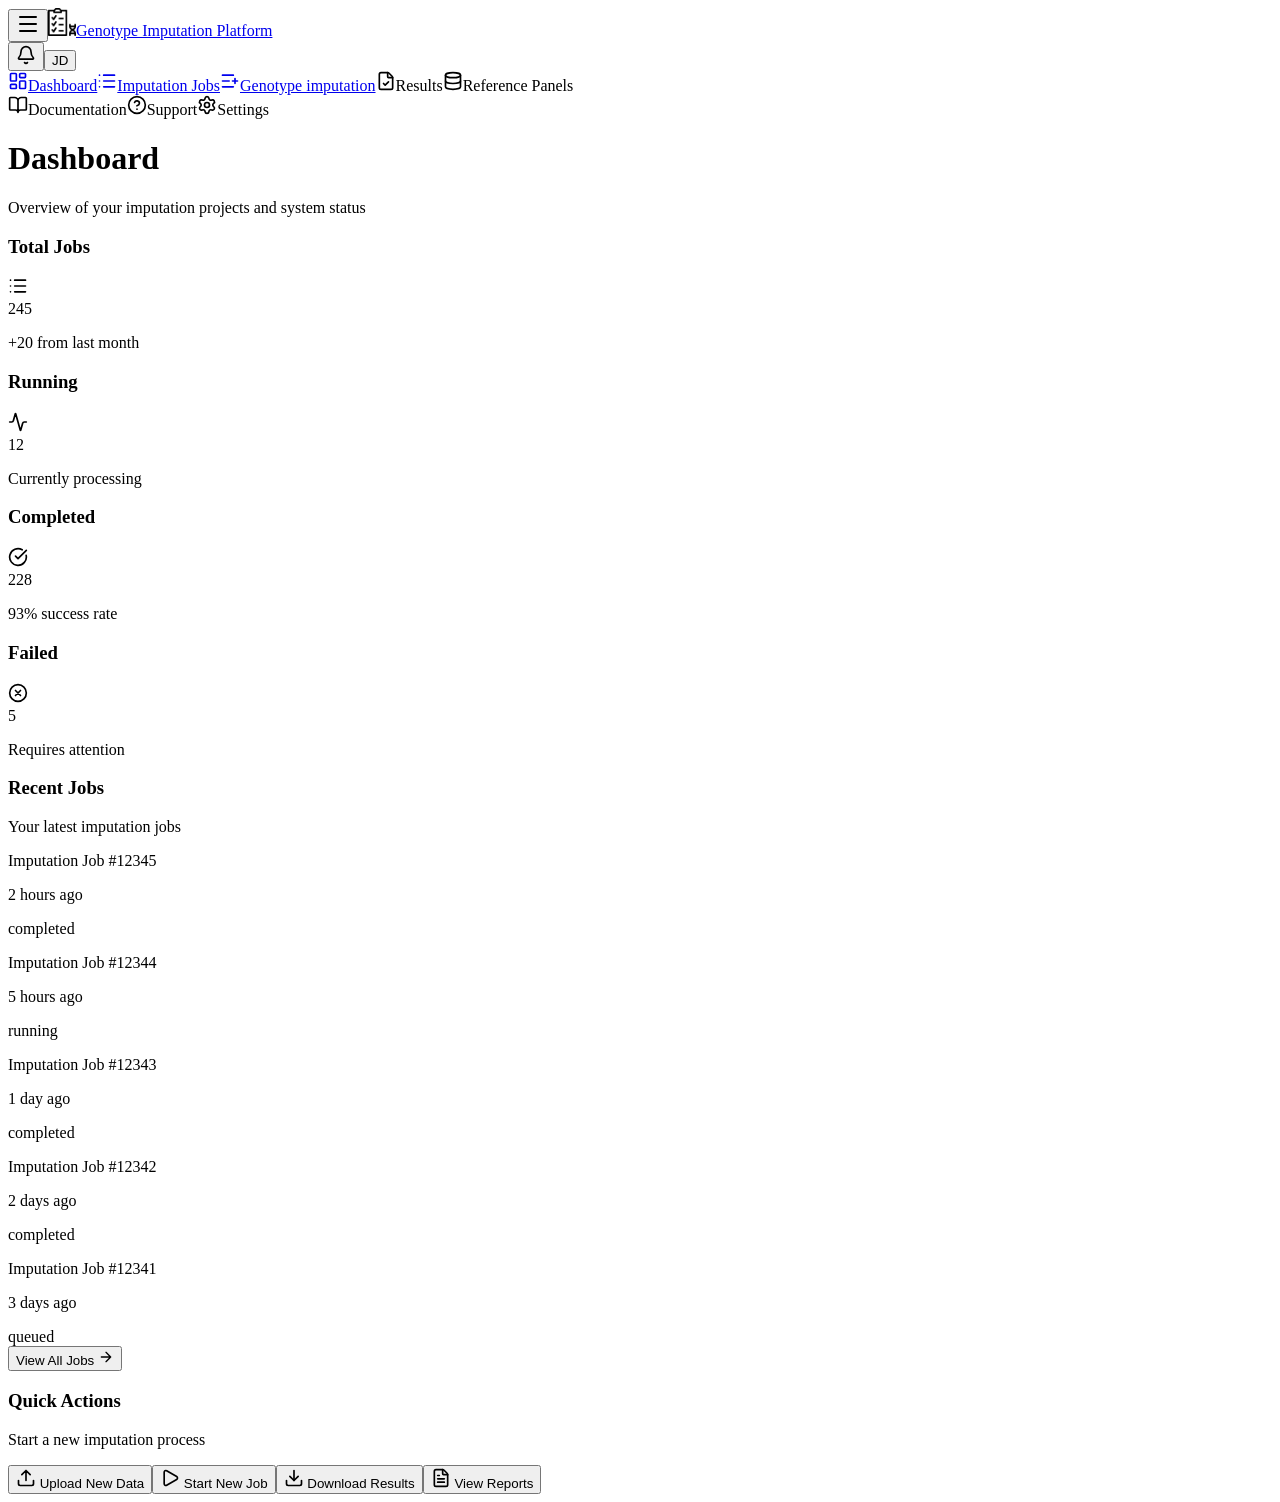
==== commit 631b7c77: "Updates" ====
--- a/dashboard/index.html
+++ b/dashboard/index.html
@@ -1 +1 @@
-<!DOCTYPE html><html><head><meta charset="utf-8"><meta name="viewport" content="width=device-width, initial-scale=1"><script type="importmap">{"imports":{"#entry":"/imputation-pages/_nuxt/BYgNoKGh.js"}}</script><link rel="stylesheet" href="/imputation-pages/_nuxt/entry.W6p2sgHq.css" crossorigin><style>@layer base {:where(.i-lucide\:activity){display:inline-block;width:1em;height:1em;background-color:currentColor;-webkit-mask-image:var(--svg);mask-image:var(--svg);-webkit-mask-repeat:no-repeat;mask-repeat:no-repeat;-webkit-mask-size:100% 100%;mask-size:100% 100%;--svg:url("data:image/svg+xml,%3Csvg xmlns='http://www.w3.org/2000/svg' viewBox='0 0 24 24' width='24' height='24'%3E%3Cpath fill='none' stroke='black' stroke-linecap='round' stroke-linejoin='round' stroke-width='2' d='M22 12h-2.48a2 2 0 0 0-1.93 1.46l-2.35 8.36a.25.25 0 0 1-.48 0L9.24 2.18a.25.25 0 0 0-.48 0l-2.35 8.36A2 2 0 0 1 4.49 12H2'/%3E%3C/svg%3E")}:where(.i-lucide\:arrow-right){display:inline-block;width:1em;height:1em;background-color:currentColor;-webkit-mask-image:var(--svg);mask-image:var(--svg);-webkit-mask-repeat:no-repeat;mask-repeat:no-repeat;-webkit-mask-size:100% 100%;mask-size:100% 100%;--svg:url("data:image/svg+xml,%3Csvg xmlns='http://www.w3.org/2000/svg' viewBox='0 0 24 24' width='24' height='24'%3E%3Cpath fill='none' stroke='black' stroke-linecap='round' stroke-linejoin='round' stroke-width='2' d='M5 12h14m-7-7l7 7l-7 7'/%3E%3C/svg%3E")}:where(.i-lucide\:bell){display:inline-block;width:1em;height:1em;background-color:currentColor;-webkit-mask-image:var(--svg);mask-image:var(--svg);-webkit-mask-repeat:no-repeat;mask-repeat:no-repeat;-webkit-mask-size:100% 100%;mask-size:100% 100%;--svg:url("data:image/svg+xml,%3Csvg xmlns='http://www.w3.org/2000/svg' viewBox='0 0 24 24' width='24' height='24'%3E%3Cpath fill='none' stroke='black' stroke-linecap='round' stroke-linejoin='round' stroke-width='2' d='M10.268 21a2 2 0 0 0 3.464 0m-10.47-5.674A1 1 0 0 0 4 17h16a1 1 0 0 0 .74-1.673C19.41 13.956 18 12.499 18 8A6 6 0 0 0 6 8c0 4.499-1.411 5.956-2.738 7.326'/%3E%3C/svg%3E")}:where(.i-lucide\:book-open){display:inline-block;width:1em;height:1em;background-color:currentColor;-webkit-mask-image:var(--svg);mask-image:var(--svg);-webkit-mask-repeat:no-repeat;mask-repeat:no-repeat;-webkit-mask-size:100% 100%;mask-size:100% 100%;--svg:url("data:image/svg+xml,%3Csvg xmlns='http://www.w3.org/2000/svg' viewBox='0 0 24 24' width='24' height='24'%3E%3Cpath fill='none' stroke='black' stroke-linecap='round' stroke-linejoin='round' stroke-width='2' d='M12 7v14m-9-3a1 1 0 0 1-1-1V4a1 1 0 0 1 1-1h5a4 4 0 0 1 4 4a4 4 0 0 1 4-4h5a1 1 0 0 1 1 1v13a1 1 0 0 1-1 1h-6a3 3 0 0 0-3 3a3 3 0 0 0-3-3z'/%3E%3C/svg%3E")}:where(.i-lucide\:check-circle){display:inline-block;width:1em;height:1em;background-color:currentColor;-webkit-mask-image:var(--svg);mask-image:var(--svg);-webkit-mask-repeat:no-repeat;mask-repeat:no-repeat;-webkit-mask-size:100% 100%;mask-size:100% 100%;--svg:url("data:image/svg+xml,%3Csvg xmlns='http://www.w3.org/2000/svg' viewBox='0 0 24 24' width='24' height='24'%3E%3Cg fill='none' stroke='black' stroke-linecap='round' stroke-linejoin='round' stroke-width='2'%3E%3Cpath d='M21.801 10A10 10 0 1 1 17 3.335'/%3E%3Cpath d='m9 11l3 3L22 4'/%3E%3C/g%3E%3C/svg%3E")}:where(.i-lucide\:database){display:inline-block;width:1em;height:1em;background-color:currentColor;-webkit-mask-image:var(--svg);mask-image:var(--svg);-webkit-mask-repeat:no-repeat;mask-repeat:no-repeat;-webkit-mask-size:100% 100%;mask-size:100% 100%;--svg:url("data:image/svg+xml,%3Csvg xmlns='http://www.w3.org/2000/svg' viewBox='0 0 24 24' width='24' height='24'%3E%3Cg fill='none' stroke='black' stroke-linecap='round' stroke-linejoin='round' stroke-width='2'%3E%3Cellipse cx='12' cy='5' rx='9' ry='3'/%3E%3Cpath d='M3 5v14a9 3 0 0 0 18 0V5'/%3E%3Cpath d='M3 12a9 3 0 0 0 18 0'/%3E%3C/g%3E%3C/svg%3E")}:where(.i-lucide\:download){display:inline-block;width:1em;height:1em;background-color:currentColor;-webkit-mask-image:var(--svg);mask-image:var(--svg);-webkit-mask-repeat:no-repeat;mask-repeat:no-repeat;-webkit-mask-size:100% 100%;mask-size:100% 100%;--svg:url("data:image/svg+xml,%3Csvg xmlns='http://www.w3.org/2000/svg' viewBox='0 0 24 24' width='24' height='24'%3E%3Cg fill='none' stroke='black' stroke-linecap='round' stroke-linejoin='round' stroke-width='2'%3E%3Cpath d='M12 15V3m9 12v4a2 2 0 0 1-2 2H5a2 2 0 0 1-2-2v-4'/%3E%3Cpath d='m7 10l5 5l5-5'/%3E%3C/g%3E%3C/svg%3E")}:where(.i-lucide\:file-check){display:inline-block;width:1em;height:1em;background-color:currentColor;-webkit-mask-image:var(--svg);mask-image:var(--svg);-webkit-mask-repeat:no-repeat;mask-repeat:no-repeat;-webkit-mask-size:100% 100%;mask-size:100% 100%;--svg:url("data:image/svg+xml,%3Csvg xmlns='http://www.w3.org/2000/svg' viewBox='0 0 24 24' width='24' height='24'%3E%3Cg fill='none' stroke='black' stroke-linecap='round' stroke-linejoin='round' stroke-width='2'%3E%3Cpath d='M15 2H6a2 2 0 0 0-2 2v16a2 2 0 0 0 2 2h12a2 2 0 0 0 2-2V7Z'/%3E%3Cpath d='M14 2v4a2 2 0 0 0 2 2h4M9 15l2 2l4-4'/%3E%3C/g%3E%3C/svg%3E")}:where(.i-lucide\:file-text){display:inline-block;width:1em;height:1em;background-color:currentColor;-webkit-mask-image:var(--svg);mask-image:var(--svg);-webkit-mask-repeat:no-repeat;mask-repeat:no-repeat;-webkit-mask-size:100% 100%;mask-size:100% 100%;--svg:url("data:image/svg+xml,%3Csvg xmlns='http://www.w3.org/2000/svg' viewBox='0 0 24 24' width='24' height='24'%3E%3Cg fill='none' stroke='black' stroke-linecap='round' stroke-linejoin='round' stroke-width='2'%3E%3Cpath d='M15 2H6a2 2 0 0 0-2 2v16a2 2 0 0 0 2 2h12a2 2 0 0 0 2-2V7Z'/%3E%3Cpath d='M14 2v4a2 2 0 0 0 2 2h4M10 9H8m8 4H8m8 4H8'/%3E%3C/g%3E%3C/svg%3E")}:where(.i-lucide\:help-circle){display:inline-block;width:1em;height:1em;background-color:currentColor;-webkit-mask-image:var(--svg);mask-image:var(--svg);-webkit-mask-repeat:no-repeat;mask-repeat:no-repeat;-webkit-mask-size:100% 100%;mask-size:100% 100%;--svg:url("data:image/svg+xml,%3Csvg xmlns='http://www.w3.org/2000/svg' viewBox='0 0 24 24' width='24' height='24'%3E%3Cg fill='none' stroke='black' stroke-linecap='round' stroke-linejoin='round' stroke-width='2'%3E%3Ccircle cx='12' cy='12' r='10'/%3E%3Cpath d='M9.09 9a3 3 0 0 1 5.83 1c0 2-3 3-3 3m.08 4h.01'/%3E%3C/g%3E%3C/svg%3E")}:where(.i-lucide\:layout-dashboard){display:inline-block;width:1em;height:1em;background-color:currentColor;-webkit-mask-image:var(--svg);mask-image:var(--svg);-webkit-mask-repeat:no-repeat;mask-repeat:no-repeat;-webkit-mask-size:100% 100%;mask-size:100% 100%;--svg:url("data:image/svg+xml,%3Csvg xmlns='http://www.w3.org/2000/svg' viewBox='0 0 24 24' width='24' height='24'%3E%3Cg fill='none' stroke='black' stroke-linecap='round' stroke-linejoin='round' stroke-width='2'%3E%3Crect width='7' height='9' x='3' y='3' rx='1'/%3E%3Crect width='7' height='5' x='14' y='3' rx='1'/%3E%3Crect width='7' height='9' x='14' y='12' rx='1'/%3E%3Crect width='7' height='5' x='3' y='16' rx='1'/%3E%3C/g%3E%3C/svg%3E")}:where(.i-lucide\:list){display:inline-block;width:1em;height:1em;background-color:currentColor;-webkit-mask-image:var(--svg);mask-image:var(--svg);-webkit-mask-repeat:no-repeat;mask-repeat:no-repeat;-webkit-mask-size:100% 100%;mask-size:100% 100%;--svg:url("data:image/svg+xml,%3Csvg xmlns='http://www.w3.org/2000/svg' viewBox='0 0 24 24' width='24' height='24'%3E%3Cpath fill='none' stroke='black' stroke-linecap='round' stroke-linejoin='round' stroke-width='2' d='M3 5h.01M3 12h.01M3 19h.01M8 5h13M8 12h13M8 19h13'/%3E%3C/svg%3E")}:where(.i-lucide\:list-plus){display:inline-block;width:1em;height:1em;background-color:currentColor;-webkit-mask-image:var(--svg);mask-image:var(--svg);-webkit-mask-repeat:no-repeat;mask-repeat:no-repeat;-webkit-mask-size:100% 100%;mask-size:100% 100%;--svg:url("data:image/svg+xml,%3Csvg xmlns='http://www.w3.org/2000/svg' viewBox='0 0 24 24' width='24' height='24'%3E%3Cpath fill='none' stroke='black' stroke-linecap='round' stroke-linejoin='round' stroke-width='2' d='M16 5H3m8 7H3m13 7H3M18 9v6m3-3h-6'/%3E%3C/svg%3E")}:where(.i-lucide\:menu){display:inline-block;width:1em;height:1em;background-color:currentColor;-webkit-mask-image:var(--svg);mask-image:var(--svg);-webkit-mask-repeat:no-repeat;mask-repeat:no-repeat;-webkit-mask-size:100% 100%;mask-size:100% 100%;--svg:url("data:image/svg+xml,%3Csvg xmlns='http://www.w3.org/2000/svg' viewBox='0 0 24 24' width='24' height='24'%3E%3Cpath fill='none' stroke='black' stroke-linecap='round' stroke-linejoin='round' stroke-width='2' d='M4 5h16M4 12h16M4 19h16'/%3E%3C/svg%3E")}:where(.i-lucide\:play){display:inline-block;width:1em;height:1em;background-color:currentColor;-webkit-mask-image:var(--svg);mask-image:var(--svg);-webkit-mask-repeat:no-repeat;mask-repeat:no-repeat;-webkit-mask-size:100% 100%;mask-size:100% 100%;--svg:url("data:image/svg+xml,%3Csvg xmlns='http://www.w3.org/2000/svg' viewBox='0 0 24 24' width='24' height='24'%3E%3Cpath fill='none' stroke='black' stroke-linecap='round' stroke-linejoin='round' stroke-width='2' d='M5 5a2 2 0 0 1 3.008-1.728l11.997 6.998a2 2 0 0 1 .003 3.458l-12 7A2 2 0 0 1 5 19z'/%3E%3C/svg%3E")}:where(.i-lucide\:settings){display:inline-block;width:1em;height:1em;background-color:currentColor;-webkit-mask-image:var(--svg);mask-image:var(--svg);-webkit-mask-repeat:no-repeat;mask-repeat:no-repeat;-webkit-mask-size:100% 100%;mask-size:100% 100%;--svg:url("data:image/svg+xml,%3Csvg xmlns='http://www.w3.org/2000/svg' viewBox='0 0 24 24' width='24' height='24'%3E%3Cg fill='none' stroke='black' stroke-linecap='round' stroke-linejoin='round' stroke-width='2'%3E%3Cpath d='M9.671 4.136a2.34 2.34 0 0 1 4.659 0a2.34 2.34 0 0 0 3.319 1.915a2.34 2.34 0 0 1 2.33 4.033a2.34 2.34 0 0 0 0 3.831a2.34 2.34 0 0 1-2.33 4.033a2.34 2.34 0 0 0-3.319 1.915a2.34 2.34 0 0 1-4.659 0a2.34 2.34 0 0 0-3.32-1.915a2.34 2.34 0 0 1-2.33-4.033a2.34 2.34 0 0 0 0-3.831A2.34 2.34 0 0 1 6.35 6.051a2.34 2.34 0 0 0 3.319-1.915'/%3E%3Ccircle cx='12' cy='12' r='3'/%3E%3C/g%3E%3C/svg%3E")}:where(.i-lucide\:upload){display:inline-block;width:1em;height:1em;background-color:currentColor;-webkit-mask-image:var(--svg);mask-image:var(--svg);-webkit-mask-repeat:no-repeat;mask-repeat:no-repeat;-webkit-mask-size:100% 100%;mask-size:100% 100%;--svg:url("data:image/svg+xml,%3Csvg xmlns='http://www.w3.org/2000/svg' viewBox='0 0 24 24' width='24' height='24'%3E%3Cpath fill='none' stroke='black' stroke-linecap='round' stroke-linejoin='round' stroke-width='2' d='M12 3v12m5-7l-5-5l-5 5m14 7v4a2 2 0 0 1-2 2H5a2 2 0 0 1-2-2v-4'/%3E%3C/svg%3E")}:where(.i-lucide\:x-circle){display:inline-block;width:1em;height:1em;background-color:currentColor;-webkit-mask-image:var(--svg);mask-image:var(--svg);-webkit-mask-repeat:no-repeat;mask-repeat:no-repeat;-webkit-mask-size:100% 100%;mask-size:100% 100%;--svg:url("data:image/svg+xml,%3Csvg xmlns='http://www.w3.org/2000/svg' viewBox='0 0 24 24' width='24' height='24'%3E%3Cg fill='none' stroke='black' stroke-linecap='round' stroke-linejoin='round' stroke-width='2'%3E%3Ccircle cx='12' cy='12' r='10'/%3E%3Cpath d='m15 9l-6 6m0-6l6 6'/%3E%3C/g%3E%3C/svg%3E")}:where(.i-my-icon\:dna-file){display:inline-block;width:1em;height:1em;background-repeat:no-repeat;background-size:100% 100%;background-image:url("data:image/svg+xml,%3Csvg xmlns='http://www.w3.org/2000/svg' xmlns:xlink='http://www.w3.org/1999/xlink' viewBox='0 0 66 66' width='66' height='66'%3E%3Cdefs%3E%3Cpattern id='pattern0_27_531' patternContentUnits='objectBoundingBox' width='1' height='1'%3E %3Cuse xlink:href='%23image0_27_531' transform='scale(0.00195312)'/%3E %3C/pattern%3E %3Cimage id='image0_27_531' width='512' height='512' preserveAspectRatio='none' xlink:href='[data-uri]'/%3E%3C/defs%3E%3Cg fill='none'%3E%3Crect width='66' height='66' fill='url(%23pattern0_27_531)'/%3E%3C/g%3E%3C/svg%3E")}}</style><link rel="preload" as="fetch" crossorigin="anonymous" href="/imputation-pages/dashboard/_payload.json?ecbccf7b-53a3-487a-8f6c-bc96be09f0eb"><link rel="modulepreload" as="script" crossorigin href="/imputation-pages/_nuxt/BYgNoKGh.js"><link rel="modulepreload" as="script" crossorigin href="/imputation-pages/_nuxt/Djg-4JKs.js"><link rel="modulepreload" as="script" crossorigin href="/imputation-pages/_nuxt/BElrjEt3.js"><link rel="modulepreload" as="script" crossorigin href="/imputation-pages/_nuxt/B28JWLuS.js"><link rel="modulepreload" as="script" crossorigin href="/imputation-pages/_nuxt/Dm6hYX6M.js"><link rel="modulepreload" as="script" crossorigin href="/imputation-pages/_nuxt/xxUTR6hq.js"><link rel="modulepreload" as="script" crossorigin href="/imputation-pages/_nuxt/CKINISIb.js"><link rel="modulepreload" as="script" crossorigin href="/imputation-pages/_nuxt/BtDqD2Kt.js"><link rel="modulepreload" as="script" crossorigin href="/imputation-pages/_nuxt/DuKwS0rB.js"><link rel="modulepreload" as="script" crossorigin href="/imputation-pages/_nuxt/C70OHCFm.js"><link rel="modulepreload" as="script" crossorigin href="/imputation-pages/_nuxt/sebvBxUa.js"><link rel="modulepreload" as="script" crossorigin href="/imputation-pages/_nuxt/D7hTLBJC.js"><link rel="modulepreload" as="script" crossorigin href="/imputation-pages/_nuxt/DXTdc_jd.js"><link rel="modulepreload" as="script" crossorigin href="/imputation-pages/_nuxt/CuUC44mw.js"><link rel="modulepreload" as="script" crossorigin href="/imputation-pages/_nuxt/C_3zd03k.js"><link rel="preload" as="fetch" fetchpriority="low" crossorigin="anonymous" href="/imputation-pages/_nuxt/builds/meta/ecbccf7b-53a3-487a-8f6c-bc96be09f0eb.json"><link rel="prefetch" as="script" crossorigin href="/imputation-pages/_nuxt/DgcLq3_6.js"><link rel="prefetch" as="script" crossorigin href="/imputation-pages/_nuxt/DllrQ2C2.js"><script type="module" src="/imputation-pages/_nuxt/BYgNoKGh.js" crossorigin></script></head><body><div id="__nuxt"><div class="min-h-screen"><header class="sticky top-0 z-50 w-full border-b bg-white"><div class="flex h-16 items-center px-4 sm:px-6 lg:px-8"><button data-slot="button" class="inline-flex items-center justify-center gap-2 whitespace-nowrap rounded-md text-sm font-medium transition-all disabled:pointer-events-none disabled:opacity-50 [&amp;_svg]:pointer-events-none [&amp;_svg:not([class*=&#39;size-&#39;])]:size-4 shrink-0 [&amp;_svg]:shrink-0 outline-none focus-visible:border-ring focus-visible:ring-ring/50 focus-visible:ring-[3px] aria-invalid:ring-destructive/20 dark:aria-invalid:ring-destructive/40 aria-invalid:border-destructive hover:bg-accent hover:text-accent-foreground dark:hover:bg-accent/50 size-9 lg:hidden mr-2"><!--[--><span class="iconify i-lucide:menu" aria-hidden="true" style="font-size:24px;"></span><!--]--></button><a aria-current="page" href="/imputation-pages/dashboard" class="router-link-active router-link-exact-active flex items-center space-x-2"><span class="iconify i-my-icon:dna-file text-blue-600" aria-hidden="true" style="font-size:28px;"></span><span class="text-lg font-bold text-gray-900 hidden sm:inline">Genotype Imputation Platform</span></a><div class="ml-auto flex items-center space-x-4"><!--[--><!--[--><!--[--><!--[--><button data-slot="dropdown-menu-trigger" class="inline-flex items-center justify-center gap-2 whitespace-nowrap rounded-md text-sm font-medium transition-all disabled:pointer-events-none disabled:opacity-50 [&amp;_svg]:pointer-events-none [&amp;_svg:not([class*=&#39;size-&#39;])]:size-4 shrink-0 [&amp;_svg]:shrink-0 outline-none focus-visible:border-ring focus-visible:ring-ring/50 focus-visible:ring-[3px] aria-invalid:ring-destructive/20 dark:aria-invalid:ring-destructive/40 aria-invalid:border-destructive hover:bg-accent hover:text-accent-foreground dark:hover:bg-accent/50 size-9 relative" id="reka-dropdown-menu-trigger-v-0-0" type="button" aria-haspopup="menu" aria-expanded="false" data-state="closed"><!--[--><span class="iconify i-lucide:bell" aria-hidden="true" style="font-size:20px;"></span><span class="absolute top-1 right-1 h-2 w-2 rounded-full bg-red-500"></span><!--]--></button><!--v-if--><!--]--><!--]--><!--]--><!--]--><!--[--><!--[--><!--[--><!--[--><button data-slot="dropdown-menu-trigger" class="inline-flex items-center justify-center gap-2 whitespace-nowrap text-sm font-medium transition-all disabled:pointer-events-none disabled:opacity-50 [&amp;_svg]:pointer-events-none [&amp;_svg:not([class*=&#39;size-&#39;])]:size-4 shrink-0 [&amp;_svg]:shrink-0 outline-none focus-visible:border-ring focus-visible:ring-ring/50 focus-visible:ring-[3px] aria-invalid:ring-destructive/20 dark:aria-invalid:ring-destructive/40 aria-invalid:border-destructive hover:bg-accent hover:text-accent-foreground dark:hover:bg-accent/50 px-4 py-2 has-[&gt;svg]:px-3 relative h-10 w-10 rounded-full" id="reka-dropdown-menu-trigger-v-0-1" type="button" aria-haspopup="menu" aria-expanded="false" data-state="closed"><!--[--><span data-slot="avatar" class="relative flex size-8 shrink-0 overflow-hidden rounded-full"><!--[--><!--[--><img role="img" src="/images/avatar.png" data-slot="avatar-image" class="aspect-square size-full" alt="User" style="display:none;"><span data-slot="avatar-fallback" class="bg-muted flex size-full items-center justify-center rounded-full"><!--[--><!--[-->JD<!--]--><!--]--></span><!--]--><!--]--></span><!--]--></button><!--v-if--><!--]--><!--]--><!--]--><!--]--></div></div></header><div class="flex"><aside class="fixed inset-y-0 left-0 z-40 w-64 transform border-r bg-white transition-transform duration-200 ease-in-out lg:static lg:translate-x-0 mt-16 lg:mt-0 -translate-x-full"><nav class="flex flex-col h-full p-4 space-y-2"><a aria-current="page" href="/imputation-pages/dashboard" class="router-link-active router-link-exact-active flex items-center space-x-3 px-3 py-2 rounded-lg hover:bg-gray-100 transition-colors bg-blue-50 text-blue-600"><span class="iconify i-lucide:layout-dashboard" aria-hidden="true" style="font-size:20px;"></span><span class="text-sm font-medium">Dashboard</span></a><a href="/imputation-pages/dashboard/jobs" class="flex items-center space-x-3 px-3 py-2 rounded-lg hover:bg-gray-100 transition-colors"><span class="iconify i-lucide:list" aria-hidden="true" style="font-size:20px;"></span><span class="text-sm font-medium">Imputation Jobs</span></a><a href="/imputation-pages/dashboard/create" class="flex items-center space-x-3 px-3 py-2 rounded-lg hover:bg-gray-100 transition-colors"><span class="iconify i-lucide:list-plus" aria-hidden="true" style="font-size:20px;"></span><span class="text-sm font-medium">Genotype imputation</span></a><a class="flex items-center space-x-3 px-3 py-2 rounded-lg hover:bg-gray-100 transition-colors"><span class="iconify i-lucide:file-check" aria-hidden="true" style="font-size:20px;"></span><span class="text-sm font-medium">Results</span></a><a class="flex items-center space-x-3 px-3 py-2 rounded-lg hover:bg-gray-100 transition-colors"><span class="iconify i-lucide:database" aria-hidden="true" style="font-size:20px;"></span><span class="text-sm font-medium">Reference Panels</span></a><div data-orientation="horizontal" role="none" data-slot="separator-root" class="bg-border shrink-0 data-[orientation=horizontal]:h-px data-[orientation=horizontal]:w-full data-[orientation=vertical]:h-full data-[orientation=vertical]:w-px my-4"><!--[--><!--]--></div><a class="flex items-center space-x-3 px-3 py-2 rounded-lg hover:bg-gray-100 transition-colors"><span class="iconify i-lucide:book-open" aria-hidden="true" style="font-size:20px;"></span><span class="text-sm font-medium">Documentation</span></a><a class="flex items-center space-x-3 px-3 py-2 rounded-lg hover:bg-gray-100 transition-colors"><span class="iconify i-lucide:help-circle" aria-hidden="true" style="font-size:20px;"></span><span class="text-sm font-medium">Support</span></a><a class="flex items-center space-x-3 px-3 py-2 rounded-lg hover:bg-gray-100 transition-colors"><span class="iconify i-lucide:settings" aria-hidden="true" style="font-size:20px;"></span><span class="text-sm font-medium">Settings</span></a></nav></aside><!----><main class="flex-1 overflow-y-auto bg-gray-50"><div class="p-4 sm:p-6 lg:p-8"><!--[--><div></div><div><div class="mb-8"><h1 class="text-3xl font-bold text-gray-900">Dashboard</h1><p class="mt-2 text-gray-600"> Overview of your imputation projects and system status </p></div><div class="grid gap-4 md:grid-cols-2 lg:grid-cols-4 mb-8"><div data-slot="card" class="bg-card text-card-foreground flex flex-col gap-6 rounded-xl border py-6 shadow-sm"><!--[--><div data-slot="card-header" class="@container/card-header auto-rows-min grid-rows-[auto_auto] gap-1.5 px-6 has-data-[slot=card-action]:grid-cols-[1fr_auto] [.border-b]:pb-6 flex flex-row items-center justify-between space-y-0 pb-2"><!--[--><h3 data-slot="card-title" class="text-sm font-medium"><!--[-->Total Jobs<!--]--></h3><span class="iconify i-lucide:list text-gray-500" aria-hidden="true" style="font-size:20px;"></span><!--]--></div><div data-slot="card-content" class="px-6"><!--[--><div class="text-2xl font-bold">245</div><p class="text-xs text-gray-500 mt-1">+20 from last month</p><!--]--></div><!--]--></div><div data-slot="card" class="bg-card text-card-foreground flex flex-col gap-6 rounded-xl border py-6 shadow-sm"><!--[--><div data-slot="card-header" class="@container/card-header auto-rows-min grid-rows-[auto_auto] gap-1.5 px-6 has-data-[slot=card-action]:grid-cols-[1fr_auto] [.border-b]:pb-6 flex flex-row items-center justify-between space-y-0 pb-2"><!--[--><h3 data-slot="card-title" class="text-sm font-medium"><!--[-->Running<!--]--></h3><span class="iconify i-lucide:activity text-blue-500" aria-hidden="true" style="font-size:20px;"></span><!--]--></div><div data-slot="card-content" class="px-6"><!--[--><div class="text-2xl font-bold">12</div><p class="text-xs text-gray-500 mt-1">Currently processing</p><!--]--></div><!--]--></div><div data-slot="card" class="bg-card text-card-foreground flex flex-col gap-6 rounded-xl border py-6 shadow-sm"><!--[--><div data-slot="card-header" class="@container/card-header auto-rows-min grid-rows-[auto_auto] gap-1.5 px-6 has-data-[slot=card-action]:grid-cols-[1fr_auto] [.border-b]:pb-6 flex flex-row items-center justify-between space-y-0 pb-2"><!--[--><h3 data-slot="card-title" class="text-sm font-medium"><!--[-->Completed<!--]--></h3><span class="iconify i-lucide:check-circle text-green-500" aria-hidden="true" style="font-size:20px;"></span><!--]--></div><div data-slot="card-content" class="px-6"><!--[--><div class="text-2xl font-bold">228</div><p class="text-xs text-gray-500 mt-1">93% success rate</p><!--]--></div><!--]--></div><div data-slot="card" class="bg-card text-card-foreground flex flex-col gap-6 rounded-xl border py-6 shadow-sm"><!--[--><div data-slot="card-header" class="@container/card-header auto-rows-min grid-rows-[auto_auto] gap-1.5 px-6 has-data-[slot=card-action]:grid-cols-[1fr_auto] [.border-b]:pb-6 flex flex-row items-center justify-between space-y-0 pb-2"><!--[--><h3 data-slot="card-title" class="text-sm font-medium"><!--[-->Failed<!--]--></h3><span class="iconify i-lucide:x-circle text-red-500" aria-hidden="true" style="font-size:20px;"></span><!--]--></div><div data-slot="card-content" class="px-6"><!--[--><div class="text-2xl font-bold">5</div><p class="text-xs text-gray-500 mt-1">Requires attention</p><!--]--></div><!--]--></div></div><div class="grid gap-8 md:grid-cols-2"><div data-slot="card" class="bg-card text-card-foreground flex flex-col gap-6 rounded-xl border py-6 shadow-sm"><!--[--><div data-slot="card-header" class="@container/card-header grid auto-rows-min grid-rows-[auto_auto] items-start gap-1.5 px-6 has-data-[slot=card-action]:grid-cols-[1fr_auto] [.border-b]:pb-6"><!--[--><h3 data-slot="card-title" class="leading-none font-semibold"><!--[-->Recent Jobs<!--]--></h3><p data-slot="card-description" class="text-muted-foreground text-sm"><!--[-->Your latest imputation jobs<!--]--></p><!--]--></div><div data-slot="card-content" class="px-6"><!--[--><div class="space-y-4"><!--[--><div class="flex items-center justify-between"><div class="flex items-center space-x-4"><div class="w-2 h-2 rounded-full bg-green-500"></div><div><p class="text-sm font-medium">Imputation Job #12345</p><p class="text-xs text-gray-500">2 hours ago</p></div></div><div data-slot="badge" class="inline-flex items-center justify-center rounded-md border px-2 py-0.5 text-xs font-medium w-fit whitespace-nowrap shrink-0 [&amp;&gt;svg]:size-3 gap-1 [&amp;&gt;svg]:pointer-events-none focus-visible:border-ring focus-visible:ring-ring/50 focus-visible:ring-[3px] aria-invalid:ring-destructive/20 dark:aria-invalid:ring-destructive/40 aria-invalid:border-destructive transition-[color,box-shadow] overflow-hidden border-transparent bg-primary text-primary-foreground [a&amp;]:hover:bg-primary/90" variant="default"><!--[-->completed<!--]--></div></div><div class="flex items-center justify-between"><div class="flex items-center space-x-4"><div class="w-2 h-2 rounded-full bg-blue-500 animate-pulse"></div><div><p class="text-sm font-medium">Imputation Job #12344</p><p class="text-xs text-gray-500">5 hours ago</p></div></div><div data-slot="badge" class="inline-flex items-center justify-center rounded-md border px-2 py-0.5 text-xs font-medium w-fit whitespace-nowrap shrink-0 [&amp;&gt;svg]:size-3 gap-1 [&amp;&gt;svg]:pointer-events-none focus-visible:border-ring focus-visible:ring-ring/50 focus-visible:ring-[3px] aria-invalid:ring-destructive/20 dark:aria-invalid:ring-destructive/40 aria-invalid:border-destructive transition-[color,box-shadow] overflow-hidden border-transparent bg-secondary text-secondary-foreground [a&amp;]:hover:bg-secondary/90" variant="secondary"><!--[-->running<!--]--></div></div><div class="flex items-center justify-between"><div class="flex items-center space-x-4"><div class="w-2 h-2 rounded-full bg-green-500"></div><div><p class="text-sm font-medium">Imputation Job #12343</p><p class="text-xs text-gray-500">1 day ago</p></div></div><div data-slot="badge" class="inline-flex items-center justify-center rounded-md border px-2 py-0.5 text-xs font-medium w-fit whitespace-nowrap shrink-0 [&amp;&gt;svg]:size-3 gap-1 [&amp;&gt;svg]:pointer-events-none focus-visible:border-ring focus-visible:ring-ring/50 focus-visible:ring-[3px] aria-invalid:ring-destructive/20 dark:aria-invalid:ring-destructive/40 aria-invalid:border-destructive transition-[color,box-shadow] overflow-hidden border-transparent bg-primary text-primary-foreground [a&amp;]:hover:bg-primary/90" variant="default"><!--[-->completed<!--]--></div></div><div class="flex items-center justify-between"><div class="flex items-center space-x-4"><div class="w-2 h-2 rounded-full bg-green-500"></div><div><p class="text-sm font-medium">Imputation Job #12342</p><p class="text-xs text-gray-500">2 days ago</p></div></div><div data-slot="badge" class="inline-flex items-center justify-center rounded-md border px-2 py-0.5 text-xs font-medium w-fit whitespace-nowrap shrink-0 [&amp;&gt;svg]:size-3 gap-1 [&amp;&gt;svg]:pointer-events-none focus-visible:border-ring focus-visible:ring-ring/50 focus-visible:ring-[3px] aria-invalid:ring-destructive/20 dark:aria-invalid:ring-destructive/40 aria-invalid:border-destructive transition-[color,box-shadow] overflow-hidden border-transparent bg-primary text-primary-foreground [a&amp;]:hover:bg-primary/90" variant="default"><!--[-->completed<!--]--></div></div><div class="flex items-center justify-between"><div class="flex items-center space-x-4"><div class="w-2 h-2 rounded-full bg-gray-300"></div><div><p class="text-sm font-medium">Imputation Job #12341</p><p class="text-xs text-gray-500">3 days ago</p></div></div><div data-slot="badge" class="inline-flex items-center justify-center rounded-md border px-2 py-0.5 text-xs font-medium w-fit whitespace-nowrap shrink-0 [&amp;&gt;svg]:size-3 gap-1 [&amp;&gt;svg]:pointer-events-none focus-visible:border-ring focus-visible:ring-ring/50 focus-visible:ring-[3px] aria-invalid:ring-destructive/20 dark:aria-invalid:ring-destructive/40 aria-invalid:border-destructive transition-[color,box-shadow] overflow-hidden text-foreground [a&amp;]:hover:bg-accent [a&amp;]:hover:text-accent-foreground" variant="outline"><!--[-->queued<!--]--></div></div><!--]--></div><!--]--></div><div data-slot="card-footer" class="flex items-center px-6 [.border-t]:pt-6"><!--[--><button data-slot="button" class="inline-flex items-center justify-center gap-2 whitespace-nowrap rounded-md text-sm font-medium transition-all disabled:pointer-events-none disabled:opacity-50 [&amp;_svg]:pointer-events-none [&amp;_svg:not([class*=&#39;size-&#39;])]:size-4 shrink-0 [&amp;_svg]:shrink-0 outline-none focus-visible:border-ring focus-visible:ring-ring/50 focus-visible:ring-[3px] aria-invalid:ring-destructive/20 dark:aria-invalid:ring-destructive/40 aria-invalid:border-destructive hover:bg-accent hover:text-accent-foreground dark:hover:bg-accent/50 h-9 px-4 py-2 has-[&gt;svg]:px-3 w-full"><!--[--> View All Jobs <span class="iconify i-lucide:arrow-right ml-2" aria-hidden="true" style="font-size:16px;"></span><!--]--></button><!--]--></div><!--]--></div><div data-slot="card" class="bg-card text-card-foreground flex flex-col gap-6 rounded-xl border py-6 shadow-sm"><!--[--><div data-slot="card-header" class="@container/card-header grid auto-rows-min grid-rows-[auto_auto] items-start gap-1.5 px-6 has-data-[slot=card-action]:grid-cols-[1fr_auto] [.border-b]:pb-6"><!--[--><h3 data-slot="card-title" class="leading-none font-semibold"><!--[-->Quick Actions<!--]--></h3><p data-slot="card-description" class="text-muted-foreground text-sm"><!--[-->Start a new imputation process<!--]--></p><!--]--></div><div data-slot="card-content" class="px-6 space-y-3"><!--[--><button data-slot="button" class="inline-flex items-center gap-2 whitespace-nowrap rounded-md text-sm font-medium transition-all disabled:pointer-events-none disabled:opacity-50 [&amp;_svg]:pointer-events-none [&amp;_svg:not([class*=&#39;size-&#39;])]:size-4 shrink-0 [&amp;_svg]:shrink-0 outline-none focus-visible:border-ring focus-visible:ring-ring/50 focus-visible:ring-[3px] aria-invalid:ring-destructive/20 dark:aria-invalid:ring-destructive/40 aria-invalid:border-destructive border bg-background shadow-xs hover:bg-accent hover:text-accent-foreground dark:bg-input/30 dark:border-input dark:hover:bg-input/50 h-9 px-4 py-2 has-[&gt;svg]:px-3 w-full justify-start"><!--[--><span class="iconify i-lucide:upload mr-2" aria-hidden="true" style="font-size:20px;"></span> Upload New Data <!--]--></button><button data-slot="button" class="inline-flex items-center gap-2 whitespace-nowrap rounded-md text-sm font-medium transition-all disabled:pointer-events-none disabled:opacity-50 [&amp;_svg]:pointer-events-none [&amp;_svg:not([class*=&#39;size-&#39;])]:size-4 shrink-0 [&amp;_svg]:shrink-0 outline-none focus-visible:border-ring focus-visible:ring-ring/50 focus-visible:ring-[3px] aria-invalid:ring-destructive/20 dark:aria-invalid:ring-destructive/40 aria-invalid:border-destructive border bg-background shadow-xs hover:bg-accent hover:text-accent-foreground dark:bg-input/30 dark:border-input dark:hover:bg-input/50 h-9 px-4 py-2 has-[&gt;svg]:px-3 w-full justify-start"><!--[--><span class="iconify i-lucide:play mr-2" aria-hidden="true" style="font-size:20px;"></span> Start New Job <!--]--></button><button data-slot="button" class="inline-flex items-center gap-2 whitespace-nowrap rounded-md text-sm font-medium transition-all disabled:pointer-events-none disabled:opacity-50 [&amp;_svg]:pointer-events-none [&amp;_svg:not([class*=&#39;size-&#39;])]:size-4 shrink-0 [&amp;_svg]:shrink-0 outline-none focus-visible:border-ring focus-visible:ring-ring/50 focus-visible:ring-[3px] aria-invalid:ring-destructive/20 dark:aria-invalid:ring-destructive/40 aria-invalid:border-destructive border bg-background shadow-xs hover:bg-accent hover:text-accent-foreground dark:bg-input/30 dark:border-input dark:hover:bg-input/50 h-9 px-4 py-2 has-[&gt;svg]:px-3 w-full justify-start"><!--[--><span class="iconify i-lucide:download mr-2" aria-hidden="true" style="font-size:20px;"></span> Download Results <!--]--></button><button data-slot="button" class="inline-flex items-center gap-2 whitespace-nowrap rounded-md text-sm font-medium transition-all disabled:pointer-events-none disabled:opacity-50 [&amp;_svg]:pointer-events-none [&amp;_svg:not([class*=&#39;size-&#39;])]:size-4 shrink-0 [&amp;_svg]:shrink-0 outline-none focus-visible:border-ring focus-visible:ring-ring/50 focus-visible:ring-[3px] aria-invalid:ring-destructive/20 dark:aria-invalid:ring-destructive/40 aria-invalid:border-destructive border bg-background shadow-xs hover:bg-accent hover:text-accent-foreground dark:bg-input/30 dark:border-input dark:hover:bg-input/50 h-9 px-4 py-2 has-[&gt;svg]:px-3 w-full justify-start"><!--[--><span class="iconify i-lucide:file-text mr-2" aria-hidden="true" style="font-size:20px;"></span> View Reports <!--]--></button><!--]--></div><!--]--></div></div></div><!--]--></div></main></div></div></div><div id="teleports"></div><script type="application/json" data-nuxt-data="nuxt-app" data-ssr="true" id="__NUXT_DATA__" data-src="/imputation-pages/dashboard/_payload.json?ecbccf7b-53a3-487a-8f6c-bc96be09f0eb">[{"state":1,"once":3,"_errors":4,"serverRendered":6,"path":7,"prerenderedAt":8},["Reactive",2],{},["Set"],["ShallowReactive",5],{},true,"/dashboard",1762192973663]</script><script>window.__NUXT__={};window.__NUXT__.config={public:{},app:{baseURL:"/imputation-pages/",buildId:"ecbccf7b-53a3-487a-8f6c-bc96be09f0eb",buildAssetsDir:"/_nuxt/",cdnURL:""}}</script></body></html>+<!DOCTYPE html><html><head><meta charset="utf-8"><meta name="viewport" content="width=device-width, initial-scale=1"><script type="importmap">{"imports":{"#entry":"/imputation-pages/_nuxt/B8_jQJ55.js"}}</script><link rel="stylesheet" href="/imputation-pages/_nuxt/entry.W6p2sgHq.css" crossorigin><style>@layer base {:where(.i-lucide\:activity){display:inline-block;width:1em;height:1em;background-color:currentColor;-webkit-mask-image:var(--svg);mask-image:var(--svg);-webkit-mask-repeat:no-repeat;mask-repeat:no-repeat;-webkit-mask-size:100% 100%;mask-size:100% 100%;--svg:url("data:image/svg+xml,%3Csvg xmlns='http://www.w3.org/2000/svg' viewBox='0 0 24 24' width='24' height='24'%3E%3Cpath fill='none' stroke='black' stroke-linecap='round' stroke-linejoin='round' stroke-width='2' d='M22 12h-2.48a2 2 0 0 0-1.93 1.46l-2.35 8.36a.25.25 0 0 1-.48 0L9.24 2.18a.25.25 0 0 0-.48 0l-2.35 8.36A2 2 0 0 1 4.49 12H2'/%3E%3C/svg%3E")}:where(.i-lucide\:arrow-right){display:inline-block;width:1em;height:1em;background-color:currentColor;-webkit-mask-image:var(--svg);mask-image:var(--svg);-webkit-mask-repeat:no-repeat;mask-repeat:no-repeat;-webkit-mask-size:100% 100%;mask-size:100% 100%;--svg:url("data:image/svg+xml,%3Csvg xmlns='http://www.w3.org/2000/svg' viewBox='0 0 24 24' width='24' height='24'%3E%3Cpath fill='none' stroke='black' stroke-linecap='round' stroke-linejoin='round' stroke-width='2' d='M5 12h14m-7-7l7 7l-7 7'/%3E%3C/svg%3E")}:where(.i-lucide\:bell){display:inline-block;width:1em;height:1em;background-color:currentColor;-webkit-mask-image:var(--svg);mask-image:var(--svg);-webkit-mask-repeat:no-repeat;mask-repeat:no-repeat;-webkit-mask-size:100% 100%;mask-size:100% 100%;--svg:url("data:image/svg+xml,%3Csvg xmlns='http://www.w3.org/2000/svg' viewBox='0 0 24 24' width='24' height='24'%3E%3Cpath fill='none' stroke='black' stroke-linecap='round' stroke-linejoin='round' stroke-width='2' d='M10.268 21a2 2 0 0 0 3.464 0m-10.47-5.674A1 1 0 0 0 4 17h16a1 1 0 0 0 .74-1.673C19.41 13.956 18 12.499 18 8A6 6 0 0 0 6 8c0 4.499-1.411 5.956-2.738 7.326'/%3E%3C/svg%3E")}:where(.i-lucide\:book-open){display:inline-block;width:1em;height:1em;background-color:currentColor;-webkit-mask-image:var(--svg);mask-image:var(--svg);-webkit-mask-repeat:no-repeat;mask-repeat:no-repeat;-webkit-mask-size:100% 100%;mask-size:100% 100%;--svg:url("data:image/svg+xml,%3Csvg xmlns='http://www.w3.org/2000/svg' viewBox='0 0 24 24' width='24' height='24'%3E%3Cpath fill='none' stroke='black' stroke-linecap='round' stroke-linejoin='round' stroke-width='2' d='M12 7v14m-9-3a1 1 0 0 1-1-1V4a1 1 0 0 1 1-1h5a4 4 0 0 1 4 4a4 4 0 0 1 4-4h5a1 1 0 0 1 1 1v13a1 1 0 0 1-1 1h-6a3 3 0 0 0-3 3a3 3 0 0 0-3-3z'/%3E%3C/svg%3E")}:where(.i-lucide\:check-circle){display:inline-block;width:1em;height:1em;background-color:currentColor;-webkit-mask-image:var(--svg);mask-image:var(--svg);-webkit-mask-repeat:no-repeat;mask-repeat:no-repeat;-webkit-mask-size:100% 100%;mask-size:100% 100%;--svg:url("data:image/svg+xml,%3Csvg xmlns='http://www.w3.org/2000/svg' viewBox='0 0 24 24' width='24' height='24'%3E%3Cg fill='none' stroke='black' stroke-linecap='round' stroke-linejoin='round' stroke-width='2'%3E%3Cpath d='M21.801 10A10 10 0 1 1 17 3.335'/%3E%3Cpath d='m9 11l3 3L22 4'/%3E%3C/g%3E%3C/svg%3E")}:where(.i-lucide\:database){display:inline-block;width:1em;height:1em;background-color:currentColor;-webkit-mask-image:var(--svg);mask-image:var(--svg);-webkit-mask-repeat:no-repeat;mask-repeat:no-repeat;-webkit-mask-size:100% 100%;mask-size:100% 100%;--svg:url("data:image/svg+xml,%3Csvg xmlns='http://www.w3.org/2000/svg' viewBox='0 0 24 24' width='24' height='24'%3E%3Cg fill='none' stroke='black' stroke-linecap='round' stroke-linejoin='round' stroke-width='2'%3E%3Cellipse cx='12' cy='5' rx='9' ry='3'/%3E%3Cpath d='M3 5v14a9 3 0 0 0 18 0V5'/%3E%3Cpath d='M3 12a9 3 0 0 0 18 0'/%3E%3C/g%3E%3C/svg%3E")}:where(.i-lucide\:download){display:inline-block;width:1em;height:1em;background-color:currentColor;-webkit-mask-image:var(--svg);mask-image:var(--svg);-webkit-mask-repeat:no-repeat;mask-repeat:no-repeat;-webkit-mask-size:100% 100%;mask-size:100% 100%;--svg:url("data:image/svg+xml,%3Csvg xmlns='http://www.w3.org/2000/svg' viewBox='0 0 24 24' width='24' height='24'%3E%3Cg fill='none' stroke='black' stroke-linecap='round' stroke-linejoin='round' stroke-width='2'%3E%3Cpath d='M12 15V3m9 12v4a2 2 0 0 1-2 2H5a2 2 0 0 1-2-2v-4'/%3E%3Cpath d='m7 10l5 5l5-5'/%3E%3C/g%3E%3C/svg%3E")}:where(.i-lucide\:file-check){display:inline-block;width:1em;height:1em;background-color:currentColor;-webkit-mask-image:var(--svg);mask-image:var(--svg);-webkit-mask-repeat:no-repeat;mask-repeat:no-repeat;-webkit-mask-size:100% 100%;mask-size:100% 100%;--svg:url("data:image/svg+xml,%3Csvg xmlns='http://www.w3.org/2000/svg' viewBox='0 0 24 24' width='24' height='24'%3E%3Cg fill='none' stroke='black' stroke-linecap='round' stroke-linejoin='round' stroke-width='2'%3E%3Cpath d='M6 22a2 2 0 0 1-2-2V4a2 2 0 0 1 2-2h8a2.4 2.4 0 0 1 1.704.706l3.588 3.588A2.4 2.4 0 0 1 20 8v12a2 2 0 0 1-2 2z'/%3E%3Cpath d='M14 2v5a1 1 0 0 0 1 1h5M9 15l2 2l4-4'/%3E%3C/g%3E%3C/svg%3E")}:where(.i-lucide\:file-text){display:inline-block;width:1em;height:1em;background-color:currentColor;-webkit-mask-image:var(--svg);mask-image:var(--svg);-webkit-mask-repeat:no-repeat;mask-repeat:no-repeat;-webkit-mask-size:100% 100%;mask-size:100% 100%;--svg:url("data:image/svg+xml,%3Csvg xmlns='http://www.w3.org/2000/svg' viewBox='0 0 24 24' width='24' height='24'%3E%3Cg fill='none' stroke='black' stroke-linecap='round' stroke-linejoin='round' stroke-width='2'%3E%3Cpath d='M6 22a2 2 0 0 1-2-2V4a2 2 0 0 1 2-2h8a2.4 2.4 0 0 1 1.704.706l3.588 3.588A2.4 2.4 0 0 1 20 8v12a2 2 0 0 1-2 2z'/%3E%3Cpath d='M14 2v5a1 1 0 0 0 1 1h5M10 9H8m8 4H8m8 4H8'/%3E%3C/g%3E%3C/svg%3E")}:where(.i-lucide\:help-circle){display:inline-block;width:1em;height:1em;background-color:currentColor;-webkit-mask-image:var(--svg);mask-image:var(--svg);-webkit-mask-repeat:no-repeat;mask-repeat:no-repeat;-webkit-mask-size:100% 100%;mask-size:100% 100%;--svg:url("data:image/svg+xml,%3Csvg xmlns='http://www.w3.org/2000/svg' viewBox='0 0 24 24' width='24' height='24'%3E%3Cg fill='none' stroke='black' stroke-linecap='round' stroke-linejoin='round' stroke-width='2'%3E%3Ccircle cx='12' cy='12' r='10'/%3E%3Cpath d='M9.09 9a3 3 0 0 1 5.83 1c0 2-3 3-3 3m.08 4h.01'/%3E%3C/g%3E%3C/svg%3E")}:where(.i-lucide\:layout-dashboard){display:inline-block;width:1em;height:1em;background-color:currentColor;-webkit-mask-image:var(--svg);mask-image:var(--svg);-webkit-mask-repeat:no-repeat;mask-repeat:no-repeat;-webkit-mask-size:100% 100%;mask-size:100% 100%;--svg:url("data:image/svg+xml,%3Csvg xmlns='http://www.w3.org/2000/svg' viewBox='0 0 24 24' width='24' height='24'%3E%3Cg fill='none' stroke='black' stroke-linecap='round' stroke-linejoin='round' stroke-width='2'%3E%3Crect width='7' height='9' x='3' y='3' rx='1'/%3E%3Crect width='7' height='5' x='14' y='3' rx='1'/%3E%3Crect width='7' height='9' x='14' y='12' rx='1'/%3E%3Crect width='7' height='5' x='3' y='16' rx='1'/%3E%3C/g%3E%3C/svg%3E")}:where(.i-lucide\:list){display:inline-block;width:1em;height:1em;background-color:currentColor;-webkit-mask-image:var(--svg);mask-image:var(--svg);-webkit-mask-repeat:no-repeat;mask-repeat:no-repeat;-webkit-mask-size:100% 100%;mask-size:100% 100%;--svg:url("data:image/svg+xml,%3Csvg xmlns='http://www.w3.org/2000/svg' viewBox='0 0 24 24' width='24' height='24'%3E%3Cpath fill='none' stroke='black' stroke-linecap='round' stroke-linejoin='round' stroke-width='2' d='M3 5h.01M3 12h.01M3 19h.01M8 5h13M8 12h13M8 19h13'/%3E%3C/svg%3E")}:where(.i-lucide\:list-plus){display:inline-block;width:1em;height:1em;background-color:currentColor;-webkit-mask-image:var(--svg);mask-image:var(--svg);-webkit-mask-repeat:no-repeat;mask-repeat:no-repeat;-webkit-mask-size:100% 100%;mask-size:100% 100%;--svg:url("data:image/svg+xml,%3Csvg xmlns='http://www.w3.org/2000/svg' viewBox='0 0 24 24' width='24' height='24'%3E%3Cpath fill='none' stroke='black' stroke-linecap='round' stroke-linejoin='round' stroke-width='2' d='M16 5H3m8 7H3m13 7H3M18 9v6m3-3h-6'/%3E%3C/svg%3E")}:where(.i-lucide\:menu){display:inline-block;width:1em;height:1em;background-color:currentColor;-webkit-mask-image:var(--svg);mask-image:var(--svg);-webkit-mask-repeat:no-repeat;mask-repeat:no-repeat;-webkit-mask-size:100% 100%;mask-size:100% 100%;--svg:url("data:image/svg+xml,%3Csvg xmlns='http://www.w3.org/2000/svg' viewBox='0 0 24 24' width='24' height='24'%3E%3Cpath fill='none' stroke='black' stroke-linecap='round' stroke-linejoin='round' stroke-width='2' d='M4 5h16M4 12h16M4 19h16'/%3E%3C/svg%3E")}:where(.i-lucide\:play){display:inline-block;width:1em;height:1em;background-color:currentColor;-webkit-mask-image:var(--svg);mask-image:var(--svg);-webkit-mask-repeat:no-repeat;mask-repeat:no-repeat;-webkit-mask-size:100% 100%;mask-size:100% 100%;--svg:url("data:image/svg+xml,%3Csvg xmlns='http://www.w3.org/2000/svg' viewBox='0 0 24 24' width='24' height='24'%3E%3Cpath fill='none' stroke='black' stroke-linecap='round' stroke-linejoin='round' stroke-width='2' d='M5 5a2 2 0 0 1 3.008-1.728l11.997 6.998a2 2 0 0 1 .003 3.458l-12 7A2 2 0 0 1 5 19z'/%3E%3C/svg%3E")}:where(.i-lucide\:settings){display:inline-block;width:1em;height:1em;background-color:currentColor;-webkit-mask-image:var(--svg);mask-image:var(--svg);-webkit-mask-repeat:no-repeat;mask-repeat:no-repeat;-webkit-mask-size:100% 100%;mask-size:100% 100%;--svg:url("data:image/svg+xml,%3Csvg xmlns='http://www.w3.org/2000/svg' viewBox='0 0 24 24' width='24' height='24'%3E%3Cg fill='none' stroke='black' stroke-linecap='round' stroke-linejoin='round' stroke-width='2'%3E%3Cpath d='M9.671 4.136a2.34 2.34 0 0 1 4.659 0a2.34 2.34 0 0 0 3.319 1.915a2.34 2.34 0 0 1 2.33 4.033a2.34 2.34 0 0 0 0 3.831a2.34 2.34 0 0 1-2.33 4.033a2.34 2.34 0 0 0-3.319 1.915a2.34 2.34 0 0 1-4.659 0a2.34 2.34 0 0 0-3.32-1.915a2.34 2.34 0 0 1-2.33-4.033a2.34 2.34 0 0 0 0-3.831A2.34 2.34 0 0 1 6.35 6.051a2.34 2.34 0 0 0 3.319-1.915'/%3E%3Ccircle cx='12' cy='12' r='3'/%3E%3C/g%3E%3C/svg%3E")}:where(.i-lucide\:upload){display:inline-block;width:1em;height:1em;background-color:currentColor;-webkit-mask-image:var(--svg);mask-image:var(--svg);-webkit-mask-repeat:no-repeat;mask-repeat:no-repeat;-webkit-mask-size:100% 100%;mask-size:100% 100%;--svg:url("data:image/svg+xml,%3Csvg xmlns='http://www.w3.org/2000/svg' viewBox='0 0 24 24' width='24' height='24'%3E%3Cpath fill='none' stroke='black' stroke-linecap='round' stroke-linejoin='round' stroke-width='2' d='M12 3v12m5-7l-5-5l-5 5m14 7v4a2 2 0 0 1-2 2H5a2 2 0 0 1-2-2v-4'/%3E%3C/svg%3E")}:where(.i-lucide\:x-circle){display:inline-block;width:1em;height:1em;background-color:currentColor;-webkit-mask-image:var(--svg);mask-image:var(--svg);-webkit-mask-repeat:no-repeat;mask-repeat:no-repeat;-webkit-mask-size:100% 100%;mask-size:100% 100%;--svg:url("data:image/svg+xml,%3Csvg xmlns='http://www.w3.org/2000/svg' viewBox='0 0 24 24' width='24' height='24'%3E%3Cg fill='none' stroke='black' stroke-linecap='round' stroke-linejoin='round' stroke-width='2'%3E%3Ccircle cx='12' cy='12' r='10'/%3E%3Cpath d='m15 9l-6 6m0-6l6 6'/%3E%3C/g%3E%3C/svg%3E")}:where(.i-my-icon\:dna-file){display:inline-block;width:1em;height:1em;background-repeat:no-repeat;background-size:100% 100%;background-image:url("data:image/svg+xml,%3Csvg xmlns='http://www.w3.org/2000/svg' xmlns:xlink='http://www.w3.org/1999/xlink' viewBox='0 0 66 66' width='66' height='66'%3E%3Cdefs%3E%3Cpattern id='pattern0_27_531' patternContentUnits='objectBoundingBox' width='1' height='1'%3E %3Cuse xlink:href='%23image0_27_531' transform='scale(0.00195312)'/%3E %3C/pattern%3E %3Cimage id='image0_27_531' width='512' height='512' preserveAspectRatio='none' xlink:href='[data-uri]'/%3E%3C/defs%3E%3Cg fill='none'%3E%3Crect width='66' height='66' fill='url(%23pattern0_27_531)'/%3E%3C/g%3E%3C/svg%3E")}}</style><link rel="preload" as="fetch" crossorigin="anonymous" href="/imputation-pages/dashboard/_payload.json?e93f3580-07da-4ce1-b995-6e8bf4646aef"><link rel="modulepreload" as="script" crossorigin href="/imputation-pages/_nuxt/B8_jQJ55.js"><link rel="modulepreload" as="script" crossorigin href="/imputation-pages/_nuxt/zl2oPZ-I.js"><link rel="modulepreload" as="script" crossorigin href="/imputation-pages/_nuxt/tWtEjd6h.js"><link rel="modulepreload" as="script" crossorigin href="/imputation-pages/_nuxt/B28JWLuS.js"><link rel="modulepreload" as="script" crossorigin href="/imputation-pages/_nuxt/Dm6hYX6M.js"><link rel="modulepreload" as="script" crossorigin href="/imputation-pages/_nuxt/xxUTR6hq.js"><link rel="modulepreload" as="script" crossorigin href="/imputation-pages/_nuxt/CKINISIb.js"><link rel="modulepreload" as="script" crossorigin href="/imputation-pages/_nuxt/BtDqD2Kt.js"><link rel="modulepreload" as="script" crossorigin href="/imputation-pages/_nuxt/DuKwS0rB.js"><link rel="modulepreload" as="script" crossorigin href="/imputation-pages/_nuxt/C70OHCFm.js"><link rel="modulepreload" as="script" crossorigin href="/imputation-pages/_nuxt/sebvBxUa.js"><link rel="modulepreload" as="script" crossorigin href="/imputation-pages/_nuxt/D7hTLBJC.js"><link rel="modulepreload" as="script" crossorigin href="/imputation-pages/_nuxt/BeybWEwR.js"><link rel="modulepreload" as="script" crossorigin href="/imputation-pages/_nuxt/CuUC44mw.js"><link rel="modulepreload" as="script" crossorigin href="/imputation-pages/_nuxt/C_3zd03k.js"><link rel="preload" as="fetch" fetchpriority="low" crossorigin="anonymous" href="/imputation-pages/_nuxt/builds/meta/e93f3580-07da-4ce1-b995-6e8bf4646aef.json"><link rel="prefetch" as="script" crossorigin href="/imputation-pages/_nuxt/DgcLq3_6.js"><link rel="prefetch" as="script" crossorigin href="/imputation-pages/_nuxt/DllrQ2C2.js"><script type="module" src="/imputation-pages/_nuxt/B8_jQJ55.js" crossorigin></script></head><body><div id="__nuxt"><div class="min-h-screen"><header class="sticky top-0 z-50 w-full border-b bg-white"><div class="flex h-16 items-center px-4 sm:px-6 lg:px-8"><button data-slot="button" class="inline-flex items-center justify-center gap-2 whitespace-nowrap rounded-md text-sm font-medium transition-all disabled:pointer-events-none disabled:opacity-50 [&amp;_svg]:pointer-events-none [&amp;_svg:not([class*=&#39;size-&#39;])]:size-4 shrink-0 [&amp;_svg]:shrink-0 outline-none focus-visible:border-ring focus-visible:ring-ring/50 focus-visible:ring-[3px] aria-invalid:ring-destructive/20 dark:aria-invalid:ring-destructive/40 aria-invalid:border-destructive hover:bg-accent hover:text-accent-foreground dark:hover:bg-accent/50 size-9 lg:hidden mr-2"><!--[--><span class="iconify i-lucide:menu" aria-hidden="true" style="font-size:24px;"></span><!--]--></button><a aria-current="page" href="/imputation-pages/dashboard" class="router-link-active router-link-exact-active flex items-center space-x-2"><span class="iconify i-my-icon:dna-file text-blue-600" aria-hidden="true" style="font-size:28px;"></span><span class="text-lg font-bold text-gray-900 hidden sm:inline">Genotype Imputation Platform</span></a><div class="ml-auto flex items-center space-x-4"><!--[--><!--[--><!--[--><!--[--><button data-slot="dropdown-menu-trigger" class="inline-flex items-center justify-center gap-2 whitespace-nowrap rounded-md text-sm font-medium transition-all disabled:pointer-events-none disabled:opacity-50 [&amp;_svg]:pointer-events-none [&amp;_svg:not([class*=&#39;size-&#39;])]:size-4 shrink-0 [&amp;_svg]:shrink-0 outline-none focus-visible:border-ring focus-visible:ring-ring/50 focus-visible:ring-[3px] aria-invalid:ring-destructive/20 dark:aria-invalid:ring-destructive/40 aria-invalid:border-destructive hover:bg-accent hover:text-accent-foreground dark:hover:bg-accent/50 size-9 relative" id="reka-dropdown-menu-trigger-v-0-0" type="button" aria-haspopup="menu" aria-expanded="false" data-state="closed"><!--[--><span class="iconify i-lucide:bell" aria-hidden="true" style="font-size:20px;"></span><span class="absolute top-1 right-1 h-2 w-2 rounded-full bg-red-500"></span><!--]--></button><!--v-if--><!--]--><!--]--><!--]--><!--]--><!--[--><!--[--><!--[--><!--[--><button data-slot="dropdown-menu-trigger" class="inline-flex items-center justify-center gap-2 whitespace-nowrap text-sm font-medium transition-all disabled:pointer-events-none disabled:opacity-50 [&amp;_svg]:pointer-events-none [&amp;_svg:not([class*=&#39;size-&#39;])]:size-4 shrink-0 [&amp;_svg]:shrink-0 outline-none focus-visible:border-ring focus-visible:ring-ring/50 focus-visible:ring-[3px] aria-invalid:ring-destructive/20 dark:aria-invalid:ring-destructive/40 aria-invalid:border-destructive hover:bg-accent hover:text-accent-foreground dark:hover:bg-accent/50 px-4 py-2 has-[&gt;svg]:px-3 relative h-10 w-10 rounded-full" id="reka-dropdown-menu-trigger-v-0-1" type="button" aria-haspopup="menu" aria-expanded="false" data-state="closed"><!--[--><span data-slot="avatar" class="relative flex size-8 shrink-0 overflow-hidden rounded-full"><!--[--><!--[--><img role="img" src="/images/avatar.png" data-slot="avatar-image" class="aspect-square size-full" alt="User" style="display:none;"><span data-slot="avatar-fallback" class="bg-muted flex size-full items-center justify-center rounded-full"><!--[--><!--[-->JD<!--]--><!--]--></span><!--]--><!--]--></span><!--]--></button><!--v-if--><!--]--><!--]--><!--]--><!--]--></div></div></header><div class="flex"><aside class="fixed inset-y-0 left-0 z-40 w-64 transform border-r bg-white transition-transform duration-200 ease-in-out lg:static lg:translate-x-0 mt-16 lg:mt-0 -translate-x-full"><nav class="flex flex-col h-full p-4 space-y-2"><a aria-current="page" href="/imputation-pages/dashboard" class="router-link-active router-link-exact-active flex items-center space-x-3 px-3 py-2 rounded-lg hover:bg-gray-100 transition-colors bg-blue-50 text-blue-600"><span class="iconify i-lucide:layout-dashboard" aria-hidden="true" style="font-size:20px;"></span><span class="text-sm font-medium">Dashboard</span></a><a href="/imputation-pages/dashboard/jobs" class="flex items-center space-x-3 px-3 py-2 rounded-lg hover:bg-gray-100 transition-colors"><span class="iconify i-lucide:list" aria-hidden="true" style="font-size:20px;"></span><span class="text-sm font-medium">Imputation Jobs</span></a><a href="/imputation-pages/dashboard/create" class="flex items-center space-x-3 px-3 py-2 rounded-lg hover:bg-gray-100 transition-colors"><span class="iconify i-lucide:list-plus" aria-hidden="true" style="font-size:20px;"></span><span class="text-sm font-medium">Genotype imputation</span></a><a class="flex items-center space-x-3 px-3 py-2 rounded-lg hover:bg-gray-100 transition-colors"><span class="iconify i-lucide:file-check" aria-hidden="true" style="font-size:20px;"></span><span class="text-sm font-medium">Results</span></a><a class="flex items-center space-x-3 px-3 py-2 rounded-lg hover:bg-gray-100 transition-colors"><span class="iconify i-lucide:database" aria-hidden="true" style="font-size:20px;"></span><span class="text-sm font-medium">Reference Panels</span></a><div data-orientation="horizontal" role="none" data-slot="separator-root" class="bg-border shrink-0 data-[orientation=horizontal]:h-px data-[orientation=horizontal]:w-full data-[orientation=vertical]:h-full data-[orientation=vertical]:w-px my-4"><!--[--><!--]--></div><a class="flex items-center space-x-3 px-3 py-2 rounded-lg hover:bg-gray-100 transition-colors"><span class="iconify i-lucide:book-open" aria-hidden="true" style="font-size:20px;"></span><span class="text-sm font-medium">Documentation</span></a><a class="flex items-center space-x-3 px-3 py-2 rounded-lg hover:bg-gray-100 transition-colors"><span class="iconify i-lucide:help-circle" aria-hidden="true" style="font-size:20px;"></span><span class="text-sm font-medium">Support</span></a><a class="flex items-center space-x-3 px-3 py-2 rounded-lg hover:bg-gray-100 transition-colors"><span class="iconify i-lucide:settings" aria-hidden="true" style="font-size:20px;"></span><span class="text-sm font-medium">Settings</span></a></nav></aside><!----><main class="flex-1 overflow-y-auto bg-gray-50"><div class="p-4 sm:p-6 lg:p-8"><!--[--><div></div><div><div class="mb-8"><h1 class="text-3xl font-bold text-gray-900">Dashboard</h1><p class="mt-2 text-gray-600"> Overview of your imputation projects and system status </p></div><div class="grid gap-4 md:grid-cols-2 lg:grid-cols-4 mb-8"><div data-slot="card" class="bg-card text-card-foreground flex flex-col gap-6 rounded-xl border py-6 shadow-sm"><!--[--><div data-slot="card-header" class="@container/card-header auto-rows-min grid-rows-[auto_auto] gap-1.5 px-6 has-data-[slot=card-action]:grid-cols-[1fr_auto] [.border-b]:pb-6 flex flex-row items-center justify-between space-y-0 pb-2"><!--[--><h3 data-slot="card-title" class="text-sm font-medium"><!--[-->Total Jobs<!--]--></h3><span class="iconify i-lucide:list text-gray-500" aria-hidden="true" style="font-size:20px;"></span><!--]--></div><div data-slot="card-content" class="px-6"><!--[--><div class="text-2xl font-bold">245</div><p class="text-xs text-gray-500 mt-1">+20 from last month</p><!--]--></div><!--]--></div><div data-slot="card" class="bg-card text-card-foreground flex flex-col gap-6 rounded-xl border py-6 shadow-sm"><!--[--><div data-slot="card-header" class="@container/card-header auto-rows-min grid-rows-[auto_auto] gap-1.5 px-6 has-data-[slot=card-action]:grid-cols-[1fr_auto] [.border-b]:pb-6 flex flex-row items-center justify-between space-y-0 pb-2"><!--[--><h3 data-slot="card-title" class="text-sm font-medium"><!--[-->Running<!--]--></h3><span class="iconify i-lucide:activity text-blue-500" aria-hidden="true" style="font-size:20px;"></span><!--]--></div><div data-slot="card-content" class="px-6"><!--[--><div class="text-2xl font-bold">12</div><p class="text-xs text-gray-500 mt-1">Currently processing</p><!--]--></div><!--]--></div><div data-slot="card" class="bg-card text-card-foreground flex flex-col gap-6 rounded-xl border py-6 shadow-sm"><!--[--><div data-slot="card-header" class="@container/card-header auto-rows-min grid-rows-[auto_auto] gap-1.5 px-6 has-data-[slot=card-action]:grid-cols-[1fr_auto] [.border-b]:pb-6 flex flex-row items-center justify-between space-y-0 pb-2"><!--[--><h3 data-slot="card-title" class="text-sm font-medium"><!--[-->Completed<!--]--></h3><span class="iconify i-lucide:check-circle text-green-500" aria-hidden="true" style="font-size:20px;"></span><!--]--></div><div data-slot="card-content" class="px-6"><!--[--><div class="text-2xl font-bold">228</div><p class="text-xs text-gray-500 mt-1">93% success rate</p><!--]--></div><!--]--></div><div data-slot="card" class="bg-card text-card-foreground flex flex-col gap-6 rounded-xl border py-6 shadow-sm"><!--[--><div data-slot="card-header" class="@container/card-header auto-rows-min grid-rows-[auto_auto] gap-1.5 px-6 has-data-[slot=card-action]:grid-cols-[1fr_auto] [.border-b]:pb-6 flex flex-row items-center justify-between space-y-0 pb-2"><!--[--><h3 data-slot="card-title" class="text-sm font-medium"><!--[-->Failed<!--]--></h3><span class="iconify i-lucide:x-circle text-red-500" aria-hidden="true" style="font-size:20px;"></span><!--]--></div><div data-slot="card-content" class="px-6"><!--[--><div class="text-2xl font-bold">5</div><p class="text-xs text-gray-500 mt-1">Requires attention</p><!--]--></div><!--]--></div></div><div class="grid gap-8 md:grid-cols-2"><div data-slot="card" class="bg-card text-card-foreground flex flex-col gap-6 rounded-xl border py-6 shadow-sm"><!--[--><div data-slot="card-header" class="@container/card-header grid auto-rows-min grid-rows-[auto_auto] items-start gap-1.5 px-6 has-data-[slot=card-action]:grid-cols-[1fr_auto] [.border-b]:pb-6"><!--[--><h3 data-slot="card-title" class="leading-none font-semibold"><!--[-->Recent Jobs<!--]--></h3><p data-slot="card-description" class="text-muted-foreground text-sm"><!--[-->Your latest imputation jobs<!--]--></p><!--]--></div><div data-slot="card-content" class="px-6"><!--[--><div class="space-y-4"><!--[--><div class="flex items-center justify-between"><div class="flex items-center space-x-4"><div class="w-2 h-2 rounded-full bg-green-500"></div><div><p class="text-sm font-medium">Imputation Job #12345</p><p class="text-xs text-gray-500">2 hours ago</p></div></div><div data-slot="badge" class="inline-flex items-center justify-center rounded-md border px-2 py-0.5 text-xs font-medium w-fit whitespace-nowrap shrink-0 [&amp;&gt;svg]:size-3 gap-1 [&amp;&gt;svg]:pointer-events-none focus-visible:border-ring focus-visible:ring-ring/50 focus-visible:ring-[3px] aria-invalid:ring-destructive/20 dark:aria-invalid:ring-destructive/40 aria-invalid:border-destructive transition-[color,box-shadow] overflow-hidden border-transparent bg-primary text-primary-foreground [a&amp;]:hover:bg-primary/90" variant="default"><!--[-->completed<!--]--></div></div><div class="flex items-center justify-between"><div class="flex items-center space-x-4"><div class="w-2 h-2 rounded-full bg-blue-500 animate-pulse"></div><div><p class="text-sm font-medium">Imputation Job #12344</p><p class="text-xs text-gray-500">5 hours ago</p></div></div><div data-slot="badge" class="inline-flex items-center justify-center rounded-md border px-2 py-0.5 text-xs font-medium w-fit whitespace-nowrap shrink-0 [&amp;&gt;svg]:size-3 gap-1 [&amp;&gt;svg]:pointer-events-none focus-visible:border-ring focus-visible:ring-ring/50 focus-visible:ring-[3px] aria-invalid:ring-destructive/20 dark:aria-invalid:ring-destructive/40 aria-invalid:border-destructive transition-[color,box-shadow] overflow-hidden border-transparent bg-secondary text-secondary-foreground [a&amp;]:hover:bg-secondary/90" variant="secondary"><!--[-->running<!--]--></div></div><div class="flex items-center justify-between"><div class="flex items-center space-x-4"><div class="w-2 h-2 rounded-full bg-green-500"></div><div><p class="text-sm font-medium">Imputation Job #12343</p><p class="text-xs text-gray-500">1 day ago</p></div></div><div data-slot="badge" class="inline-flex items-center justify-center rounded-md border px-2 py-0.5 text-xs font-medium w-fit whitespace-nowrap shrink-0 [&amp;&gt;svg]:size-3 gap-1 [&amp;&gt;svg]:pointer-events-none focus-visible:border-ring focus-visible:ring-ring/50 focus-visible:ring-[3px] aria-invalid:ring-destructive/20 dark:aria-invalid:ring-destructive/40 aria-invalid:border-destructive transition-[color,box-shadow] overflow-hidden border-transparent bg-primary text-primary-foreground [a&amp;]:hover:bg-primary/90" variant="default"><!--[-->completed<!--]--></div></div><div class="flex items-center justify-between"><div class="flex items-center space-x-4"><div class="w-2 h-2 rounded-full bg-green-500"></div><div><p class="text-sm font-medium">Imputation Job #12342</p><p class="text-xs text-gray-500">2 days ago</p></div></div><div data-slot="badge" class="inline-flex items-center justify-center rounded-md border px-2 py-0.5 text-xs font-medium w-fit whitespace-nowrap shrink-0 [&amp;&gt;svg]:size-3 gap-1 [&amp;&gt;svg]:pointer-events-none focus-visible:border-ring focus-visible:ring-ring/50 focus-visible:ring-[3px] aria-invalid:ring-destructive/20 dark:aria-invalid:ring-destructive/40 aria-invalid:border-destructive transition-[color,box-shadow] overflow-hidden border-transparent bg-primary text-primary-foreground [a&amp;]:hover:bg-primary/90" variant="default"><!--[-->completed<!--]--></div></div><div class="flex items-center justify-between"><div class="flex items-center space-x-4"><div class="w-2 h-2 rounded-full bg-gray-300"></div><div><p class="text-sm font-medium">Imputation Job #12341</p><p class="text-xs text-gray-500">3 days ago</p></div></div><div data-slot="badge" class="inline-flex items-center justify-center rounded-md border px-2 py-0.5 text-xs font-medium w-fit whitespace-nowrap shrink-0 [&amp;&gt;svg]:size-3 gap-1 [&amp;&gt;svg]:pointer-events-none focus-visible:border-ring focus-visible:ring-ring/50 focus-visible:ring-[3px] aria-invalid:ring-destructive/20 dark:aria-invalid:ring-destructive/40 aria-invalid:border-destructive transition-[color,box-shadow] overflow-hidden text-foreground [a&amp;]:hover:bg-accent [a&amp;]:hover:text-accent-foreground" variant="outline"><!--[-->queued<!--]--></div></div><!--]--></div><!--]--></div><div data-slot="card-footer" class="flex items-center px-6 [.border-t]:pt-6"><!--[--><button data-slot="button" class="inline-flex items-center justify-center gap-2 whitespace-nowrap rounded-md text-sm font-medium transition-all disabled:pointer-events-none disabled:opacity-50 [&amp;_svg]:pointer-events-none [&amp;_svg:not([class*=&#39;size-&#39;])]:size-4 shrink-0 [&amp;_svg]:shrink-0 outline-none focus-visible:border-ring focus-visible:ring-ring/50 focus-visible:ring-[3px] aria-invalid:ring-destructive/20 dark:aria-invalid:ring-destructive/40 aria-invalid:border-destructive hover:bg-accent hover:text-accent-foreground dark:hover:bg-accent/50 h-9 px-4 py-2 has-[&gt;svg]:px-3 w-full"><!--[--> View All Jobs <span class="iconify i-lucide:arrow-right ml-2" aria-hidden="true" style="font-size:16px;"></span><!--]--></button><!--]--></div><!--]--></div><div data-slot="card" class="bg-card text-card-foreground flex flex-col gap-6 rounded-xl border py-6 shadow-sm"><!--[--><div data-slot="card-header" class="@container/card-header grid auto-rows-min grid-rows-[auto_auto] items-start gap-1.5 px-6 has-data-[slot=card-action]:grid-cols-[1fr_auto] [.border-b]:pb-6"><!--[--><h3 data-slot="card-title" class="leading-none font-semibold"><!--[-->Quick Actions<!--]--></h3><p data-slot="card-description" class="text-muted-foreground text-sm"><!--[-->Start a new imputation process<!--]--></p><!--]--></div><div data-slot="card-content" class="px-6 space-y-3"><!--[--><button data-slot="button" class="inline-flex items-center gap-2 whitespace-nowrap rounded-md text-sm font-medium transition-all disabled:pointer-events-none disabled:opacity-50 [&amp;_svg]:pointer-events-none [&amp;_svg:not([class*=&#39;size-&#39;])]:size-4 shrink-0 [&amp;_svg]:shrink-0 outline-none focus-visible:border-ring focus-visible:ring-ring/50 focus-visible:ring-[3px] aria-invalid:ring-destructive/20 dark:aria-invalid:ring-destructive/40 aria-invalid:border-destructive border bg-background shadow-xs hover:bg-accent hover:text-accent-foreground dark:bg-input/30 dark:border-input dark:hover:bg-input/50 h-9 px-4 py-2 has-[&gt;svg]:px-3 w-full justify-start"><!--[--><span class="iconify i-lucide:upload mr-2" aria-hidden="true" style="font-size:20px;"></span> Upload New Data <!--]--></button><button data-slot="button" class="inline-flex items-center gap-2 whitespace-nowrap rounded-md text-sm font-medium transition-all disabled:pointer-events-none disabled:opacity-50 [&amp;_svg]:pointer-events-none [&amp;_svg:not([class*=&#39;size-&#39;])]:size-4 shrink-0 [&amp;_svg]:shrink-0 outline-none focus-visible:border-ring focus-visible:ring-ring/50 focus-visible:ring-[3px] aria-invalid:ring-destructive/20 dark:aria-invalid:ring-destructive/40 aria-invalid:border-destructive border bg-background shadow-xs hover:bg-accent hover:text-accent-foreground dark:bg-input/30 dark:border-input dark:hover:bg-input/50 h-9 px-4 py-2 has-[&gt;svg]:px-3 w-full justify-start"><!--[--><span class="iconify i-lucide:play mr-2" aria-hidden="true" style="font-size:20px;"></span> Start New Job <!--]--></button><button data-slot="button" class="inline-flex items-center gap-2 whitespace-nowrap rounded-md text-sm font-medium transition-all disabled:pointer-events-none disabled:opacity-50 [&amp;_svg]:pointer-events-none [&amp;_svg:not([class*=&#39;size-&#39;])]:size-4 shrink-0 [&amp;_svg]:shrink-0 outline-none focus-visible:border-ring focus-visible:ring-ring/50 focus-visible:ring-[3px] aria-invalid:ring-destructive/20 dark:aria-invalid:ring-destructive/40 aria-invalid:border-destructive border bg-background shadow-xs hover:bg-accent hover:text-accent-foreground dark:bg-input/30 dark:border-input dark:hover:bg-input/50 h-9 px-4 py-2 has-[&gt;svg]:px-3 w-full justify-start"><!--[--><span class="iconify i-lucide:download mr-2" aria-hidden="true" style="font-size:20px;"></span> Download Results <!--]--></button><button data-slot="button" class="inline-flex items-center gap-2 whitespace-nowrap rounded-md text-sm font-medium transition-all disabled:pointer-events-none disabled:opacity-50 [&amp;_svg]:pointer-events-none [&amp;_svg:not([class*=&#39;size-&#39;])]:size-4 shrink-0 [&amp;_svg]:shrink-0 outline-none focus-visible:border-ring focus-visible:ring-ring/50 focus-visible:ring-[3px] aria-invalid:ring-destructive/20 dark:aria-invalid:ring-destructive/40 aria-invalid:border-destructive border bg-background shadow-xs hover:bg-accent hover:text-accent-foreground dark:bg-input/30 dark:border-input dark:hover:bg-input/50 h-9 px-4 py-2 has-[&gt;svg]:px-3 w-full justify-start"><!--[--><span class="iconify i-lucide:file-text mr-2" aria-hidden="true" style="font-size:20px;"></span> View Reports <!--]--></button><!--]--></div><!--]--></div></div></div><!--]--></div></main></div></div></div><div id="teleports"></div><script type="application/json" data-nuxt-data="nuxt-app" data-ssr="true" id="__NUXT_DATA__" data-src="/imputation-pages/dashboard/_payload.json?e93f3580-07da-4ce1-b995-6e8bf4646aef">[{"state":1,"once":3,"_errors":4,"serverRendered":6,"path":7,"prerenderedAt":8},["Reactive",2],{},["Set"],["ShallowReactive",5],{},true,"/dashboard",1762193510110]</script><script>window.__NUXT__={};window.__NUXT__.config={public:{},app:{baseURL:"/imputation-pages/",buildId:"e93f3580-07da-4ce1-b995-6e8bf4646aef",buildAssetsDir:"/_nuxt/",cdnURL:""}}</script></body></html>
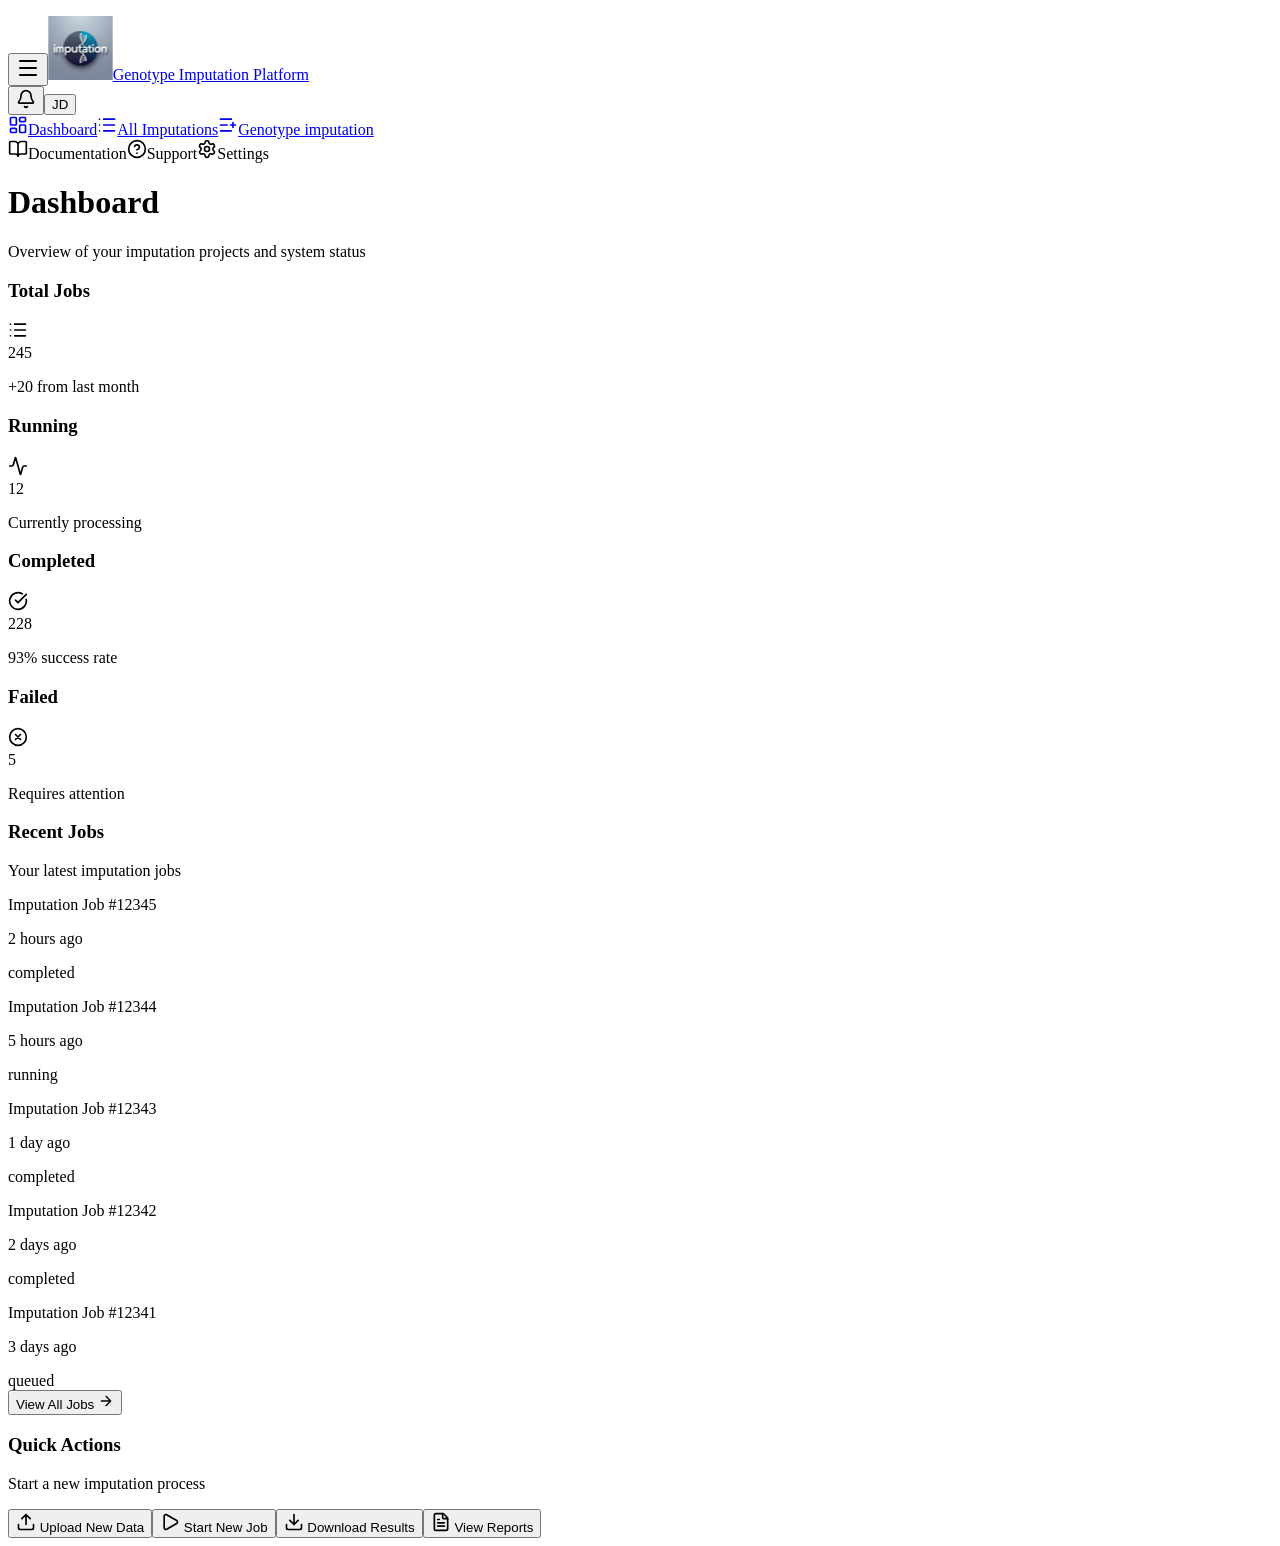
==== commit 85c81224: "Updates" ====
--- a/dashboard/index.html
+++ b/dashboard/index.html
@@ -1 +1 @@
-<!DOCTYPE html><html><head><meta charset="utf-8"><meta name="viewport" content="width=device-width, initial-scale=1"><script type="importmap">{"imports":{"#entry":"/imputation-pages/_nuxt/B8_jQJ55.js"}}</script><link rel="stylesheet" href="/imputation-pages/_nuxt/entry.W6p2sgHq.css" crossorigin><style>@layer base {:where(.i-lucide\:activity){display:inline-block;width:1em;height:1em;background-color:currentColor;-webkit-mask-image:var(--svg);mask-image:var(--svg);-webkit-mask-repeat:no-repeat;mask-repeat:no-repeat;-webkit-mask-size:100% 100%;mask-size:100% 100%;--svg:url("data:image/svg+xml,%3Csvg xmlns='http://www.w3.org/2000/svg' viewBox='0 0 24 24' width='24' height='24'%3E%3Cpath fill='none' stroke='black' stroke-linecap='round' stroke-linejoin='round' stroke-width='2' d='M22 12h-2.48a2 2 0 0 0-1.93 1.46l-2.35 8.36a.25.25 0 0 1-.48 0L9.24 2.18a.25.25 0 0 0-.48 0l-2.35 8.36A2 2 0 0 1 4.49 12H2'/%3E%3C/svg%3E")}:where(.i-lucide\:arrow-right){display:inline-block;width:1em;height:1em;background-color:currentColor;-webkit-mask-image:var(--svg);mask-image:var(--svg);-webkit-mask-repeat:no-repeat;mask-repeat:no-repeat;-webkit-mask-size:100% 100%;mask-size:100% 100%;--svg:url("data:image/svg+xml,%3Csvg xmlns='http://www.w3.org/2000/svg' viewBox='0 0 24 24' width='24' height='24'%3E%3Cpath fill='none' stroke='black' stroke-linecap='round' stroke-linejoin='round' stroke-width='2' d='M5 12h14m-7-7l7 7l-7 7'/%3E%3C/svg%3E")}:where(.i-lucide\:bell){display:inline-block;width:1em;height:1em;background-color:currentColor;-webkit-mask-image:var(--svg);mask-image:var(--svg);-webkit-mask-repeat:no-repeat;mask-repeat:no-repeat;-webkit-mask-size:100% 100%;mask-size:100% 100%;--svg:url("data:image/svg+xml,%3Csvg xmlns='http://www.w3.org/2000/svg' viewBox='0 0 24 24' width='24' height='24'%3E%3Cpath fill='none' stroke='black' stroke-linecap='round' stroke-linejoin='round' stroke-width='2' d='M10.268 21a2 2 0 0 0 3.464 0m-10.47-5.674A1 1 0 0 0 4 17h16a1 1 0 0 0 .74-1.673C19.41 13.956 18 12.499 18 8A6 6 0 0 0 6 8c0 4.499-1.411 5.956-2.738 7.326'/%3E%3C/svg%3E")}:where(.i-lucide\:book-open){display:inline-block;width:1em;height:1em;background-color:currentColor;-webkit-mask-image:var(--svg);mask-image:var(--svg);-webkit-mask-repeat:no-repeat;mask-repeat:no-repeat;-webkit-mask-size:100% 100%;mask-size:100% 100%;--svg:url("data:image/svg+xml,%3Csvg xmlns='http://www.w3.org/2000/svg' viewBox='0 0 24 24' width='24' height='24'%3E%3Cpath fill='none' stroke='black' stroke-linecap='round' stroke-linejoin='round' stroke-width='2' d='M12 7v14m-9-3a1 1 0 0 1-1-1V4a1 1 0 0 1 1-1h5a4 4 0 0 1 4 4a4 4 0 0 1 4-4h5a1 1 0 0 1 1 1v13a1 1 0 0 1-1 1h-6a3 3 0 0 0-3 3a3 3 0 0 0-3-3z'/%3E%3C/svg%3E")}:where(.i-lucide\:check-circle){display:inline-block;width:1em;height:1em;background-color:currentColor;-webkit-mask-image:var(--svg);mask-image:var(--svg);-webkit-mask-repeat:no-repeat;mask-repeat:no-repeat;-webkit-mask-size:100% 100%;mask-size:100% 100%;--svg:url("data:image/svg+xml,%3Csvg xmlns='http://www.w3.org/2000/svg' viewBox='0 0 24 24' width='24' height='24'%3E%3Cg fill='none' stroke='black' stroke-linecap='round' stroke-linejoin='round' stroke-width='2'%3E%3Cpath d='M21.801 10A10 10 0 1 1 17 3.335'/%3E%3Cpath d='m9 11l3 3L22 4'/%3E%3C/g%3E%3C/svg%3E")}:where(.i-lucide\:database){display:inline-block;width:1em;height:1em;background-color:currentColor;-webkit-mask-image:var(--svg);mask-image:var(--svg);-webkit-mask-repeat:no-repeat;mask-repeat:no-repeat;-webkit-mask-size:100% 100%;mask-size:100% 100%;--svg:url("data:image/svg+xml,%3Csvg xmlns='http://www.w3.org/2000/svg' viewBox='0 0 24 24' width='24' height='24'%3E%3Cg fill='none' stroke='black' stroke-linecap='round' stroke-linejoin='round' stroke-width='2'%3E%3Cellipse cx='12' cy='5' rx='9' ry='3'/%3E%3Cpath d='M3 5v14a9 3 0 0 0 18 0V5'/%3E%3Cpath d='M3 12a9 3 0 0 0 18 0'/%3E%3C/g%3E%3C/svg%3E")}:where(.i-lucide\:download){display:inline-block;width:1em;height:1em;background-color:currentColor;-webkit-mask-image:var(--svg);mask-image:var(--svg);-webkit-mask-repeat:no-repeat;mask-repeat:no-repeat;-webkit-mask-size:100% 100%;mask-size:100% 100%;--svg:url("data:image/svg+xml,%3Csvg xmlns='http://www.w3.org/2000/svg' viewBox='0 0 24 24' width='24' height='24'%3E%3Cg fill='none' stroke='black' stroke-linecap='round' stroke-linejoin='round' stroke-width='2'%3E%3Cpath d='M12 15V3m9 12v4a2 2 0 0 1-2 2H5a2 2 0 0 1-2-2v-4'/%3E%3Cpath d='m7 10l5 5l5-5'/%3E%3C/g%3E%3C/svg%3E")}:where(.i-lucide\:file-check){display:inline-block;width:1em;height:1em;background-color:currentColor;-webkit-mask-image:var(--svg);mask-image:var(--svg);-webkit-mask-repeat:no-repeat;mask-repeat:no-repeat;-webkit-mask-size:100% 100%;mask-size:100% 100%;--svg:url("data:image/svg+xml,%3Csvg xmlns='http://www.w3.org/2000/svg' viewBox='0 0 24 24' width='24' height='24'%3E%3Cg fill='none' stroke='black' stroke-linecap='round' stroke-linejoin='round' stroke-width='2'%3E%3Cpath d='M6 22a2 2 0 0 1-2-2V4a2 2 0 0 1 2-2h8a2.4 2.4 0 0 1 1.704.706l3.588 3.588A2.4 2.4 0 0 1 20 8v12a2 2 0 0 1-2 2z'/%3E%3Cpath d='M14 2v5a1 1 0 0 0 1 1h5M9 15l2 2l4-4'/%3E%3C/g%3E%3C/svg%3E")}:where(.i-lucide\:file-text){display:inline-block;width:1em;height:1em;background-color:currentColor;-webkit-mask-image:var(--svg);mask-image:var(--svg);-webkit-mask-repeat:no-repeat;mask-repeat:no-repeat;-webkit-mask-size:100% 100%;mask-size:100% 100%;--svg:url("data:image/svg+xml,%3Csvg xmlns='http://www.w3.org/2000/svg' viewBox='0 0 24 24' width='24' height='24'%3E%3Cg fill='none' stroke='black' stroke-linecap='round' stroke-linejoin='round' stroke-width='2'%3E%3Cpath d='M6 22a2 2 0 0 1-2-2V4a2 2 0 0 1 2-2h8a2.4 2.4 0 0 1 1.704.706l3.588 3.588A2.4 2.4 0 0 1 20 8v12a2 2 0 0 1-2 2z'/%3E%3Cpath d='M14 2v5a1 1 0 0 0 1 1h5M10 9H8m8 4H8m8 4H8'/%3E%3C/g%3E%3C/svg%3E")}:where(.i-lucide\:help-circle){display:inline-block;width:1em;height:1em;background-color:currentColor;-webkit-mask-image:var(--svg);mask-image:var(--svg);-webkit-mask-repeat:no-repeat;mask-repeat:no-repeat;-webkit-mask-size:100% 100%;mask-size:100% 100%;--svg:url("data:image/svg+xml,%3Csvg xmlns='http://www.w3.org/2000/svg' viewBox='0 0 24 24' width='24' height='24'%3E%3Cg fill='none' stroke='black' stroke-linecap='round' stroke-linejoin='round' stroke-width='2'%3E%3Ccircle cx='12' cy='12' r='10'/%3E%3Cpath d='M9.09 9a3 3 0 0 1 5.83 1c0 2-3 3-3 3m.08 4h.01'/%3E%3C/g%3E%3C/svg%3E")}:where(.i-lucide\:layout-dashboard){display:inline-block;width:1em;height:1em;background-color:currentColor;-webkit-mask-image:var(--svg);mask-image:var(--svg);-webkit-mask-repeat:no-repeat;mask-repeat:no-repeat;-webkit-mask-size:100% 100%;mask-size:100% 100%;--svg:url("data:image/svg+xml,%3Csvg xmlns='http://www.w3.org/2000/svg' viewBox='0 0 24 24' width='24' height='24'%3E%3Cg fill='none' stroke='black' stroke-linecap='round' stroke-linejoin='round' stroke-width='2'%3E%3Crect width='7' height='9' x='3' y='3' rx='1'/%3E%3Crect width='7' height='5' x='14' y='3' rx='1'/%3E%3Crect width='7' height='9' x='14' y='12' rx='1'/%3E%3Crect width='7' height='5' x='3' y='16' rx='1'/%3E%3C/g%3E%3C/svg%3E")}:where(.i-lucide\:list){display:inline-block;width:1em;height:1em;background-color:currentColor;-webkit-mask-image:var(--svg);mask-image:var(--svg);-webkit-mask-repeat:no-repeat;mask-repeat:no-repeat;-webkit-mask-size:100% 100%;mask-size:100% 100%;--svg:url("data:image/svg+xml,%3Csvg xmlns='http://www.w3.org/2000/svg' viewBox='0 0 24 24' width='24' height='24'%3E%3Cpath fill='none' stroke='black' stroke-linecap='round' stroke-linejoin='round' stroke-width='2' d='M3 5h.01M3 12h.01M3 19h.01M8 5h13M8 12h13M8 19h13'/%3E%3C/svg%3E")}:where(.i-lucide\:list-plus){display:inline-block;width:1em;height:1em;background-color:currentColor;-webkit-mask-image:var(--svg);mask-image:var(--svg);-webkit-mask-repeat:no-repeat;mask-repeat:no-repeat;-webkit-mask-size:100% 100%;mask-size:100% 100%;--svg:url("data:image/svg+xml,%3Csvg xmlns='http://www.w3.org/2000/svg' viewBox='0 0 24 24' width='24' height='24'%3E%3Cpath fill='none' stroke='black' stroke-linecap='round' stroke-linejoin='round' stroke-width='2' d='M16 5H3m8 7H3m13 7H3M18 9v6m3-3h-6'/%3E%3C/svg%3E")}:where(.i-lucide\:menu){display:inline-block;width:1em;height:1em;background-color:currentColor;-webkit-mask-image:var(--svg);mask-image:var(--svg);-webkit-mask-repeat:no-repeat;mask-repeat:no-repeat;-webkit-mask-size:100% 100%;mask-size:100% 100%;--svg:url("data:image/svg+xml,%3Csvg xmlns='http://www.w3.org/2000/svg' viewBox='0 0 24 24' width='24' height='24'%3E%3Cpath fill='none' stroke='black' stroke-linecap='round' stroke-linejoin='round' stroke-width='2' d='M4 5h16M4 12h16M4 19h16'/%3E%3C/svg%3E")}:where(.i-lucide\:play){display:inline-block;width:1em;height:1em;background-color:currentColor;-webkit-mask-image:var(--svg);mask-image:var(--svg);-webkit-mask-repeat:no-repeat;mask-repeat:no-repeat;-webkit-mask-size:100% 100%;mask-size:100% 100%;--svg:url("data:image/svg+xml,%3Csvg xmlns='http://www.w3.org/2000/svg' viewBox='0 0 24 24' width='24' height='24'%3E%3Cpath fill='none' stroke='black' stroke-linecap='round' stroke-linejoin='round' stroke-width='2' d='M5 5a2 2 0 0 1 3.008-1.728l11.997 6.998a2 2 0 0 1 .003 3.458l-12 7A2 2 0 0 1 5 19z'/%3E%3C/svg%3E")}:where(.i-lucide\:settings){display:inline-block;width:1em;height:1em;background-color:currentColor;-webkit-mask-image:var(--svg);mask-image:var(--svg);-webkit-mask-repeat:no-repeat;mask-repeat:no-repeat;-webkit-mask-size:100% 100%;mask-size:100% 100%;--svg:url("data:image/svg+xml,%3Csvg xmlns='http://www.w3.org/2000/svg' viewBox='0 0 24 24' width='24' height='24'%3E%3Cg fill='none' stroke='black' stroke-linecap='round' stroke-linejoin='round' stroke-width='2'%3E%3Cpath d='M9.671 4.136a2.34 2.34 0 0 1 4.659 0a2.34 2.34 0 0 0 3.319 1.915a2.34 2.34 0 0 1 2.33 4.033a2.34 2.34 0 0 0 0 3.831a2.34 2.34 0 0 1-2.33 4.033a2.34 2.34 0 0 0-3.319 1.915a2.34 2.34 0 0 1-4.659 0a2.34 2.34 0 0 0-3.32-1.915a2.34 2.34 0 0 1-2.33-4.033a2.34 2.34 0 0 0 0-3.831A2.34 2.34 0 0 1 6.35 6.051a2.34 2.34 0 0 0 3.319-1.915'/%3E%3Ccircle cx='12' cy='12' r='3'/%3E%3C/g%3E%3C/svg%3E")}:where(.i-lucide\:upload){display:inline-block;width:1em;height:1em;background-color:currentColor;-webkit-mask-image:var(--svg);mask-image:var(--svg);-webkit-mask-repeat:no-repeat;mask-repeat:no-repeat;-webkit-mask-size:100% 100%;mask-size:100% 100%;--svg:url("data:image/svg+xml,%3Csvg xmlns='http://www.w3.org/2000/svg' viewBox='0 0 24 24' width='24' height='24'%3E%3Cpath fill='none' stroke='black' stroke-linecap='round' stroke-linejoin='round' stroke-width='2' d='M12 3v12m5-7l-5-5l-5 5m14 7v4a2 2 0 0 1-2 2H5a2 2 0 0 1-2-2v-4'/%3E%3C/svg%3E")}:where(.i-lucide\:x-circle){display:inline-block;width:1em;height:1em;background-color:currentColor;-webkit-mask-image:var(--svg);mask-image:var(--svg);-webkit-mask-repeat:no-repeat;mask-repeat:no-repeat;-webkit-mask-size:100% 100%;mask-size:100% 100%;--svg:url("data:image/svg+xml,%3Csvg xmlns='http://www.w3.org/2000/svg' viewBox='0 0 24 24' width='24' height='24'%3E%3Cg fill='none' stroke='black' stroke-linecap='round' stroke-linejoin='round' stroke-width='2'%3E%3Ccircle cx='12' cy='12' r='10'/%3E%3Cpath d='m15 9l-6 6m0-6l6 6'/%3E%3C/g%3E%3C/svg%3E")}:where(.i-my-icon\:dna-file){display:inline-block;width:1em;height:1em;background-repeat:no-repeat;background-size:100% 100%;background-image:url("data:image/svg+xml,%3Csvg xmlns='http://www.w3.org/2000/svg' xmlns:xlink='http://www.w3.org/1999/xlink' viewBox='0 0 66 66' width='66' height='66'%3E%3Cdefs%3E%3Cpattern id='pattern0_27_531' patternContentUnits='objectBoundingBox' width='1' height='1'%3E %3Cuse xlink:href='%23image0_27_531' transform='scale(0.00195312)'/%3E %3C/pattern%3E %3Cimage id='image0_27_531' width='512' height='512' preserveAspectRatio='none' xlink:href='[data-uri]'/%3E%3C/defs%3E%3Cg fill='none'%3E%3Crect width='66' height='66' fill='url(%23pattern0_27_531)'/%3E%3C/g%3E%3C/svg%3E")}}</style><link rel="preload" as="fetch" crossorigin="anonymous" href="/imputation-pages/dashboard/_payload.json?e93f3580-07da-4ce1-b995-6e8bf4646aef"><link rel="modulepreload" as="script" crossorigin href="/imputation-pages/_nuxt/B8_jQJ55.js"><link rel="modulepreload" as="script" crossorigin href="/imputation-pages/_nuxt/zl2oPZ-I.js"><link rel="modulepreload" as="script" crossorigin href="/imputation-pages/_nuxt/tWtEjd6h.js"><link rel="modulepreload" as="script" crossorigin href="/imputation-pages/_nuxt/B28JWLuS.js"><link rel="modulepreload" as="script" crossorigin href="/imputation-pages/_nuxt/Dm6hYX6M.js"><link rel="modulepreload" as="script" crossorigin href="/imputation-pages/_nuxt/xxUTR6hq.js"><link rel="modulepreload" as="script" crossorigin href="/imputation-pages/_nuxt/CKINISIb.js"><link rel="modulepreload" as="script" crossorigin href="/imputation-pages/_nuxt/BtDqD2Kt.js"><link rel="modulepreload" as="script" crossorigin href="/imputation-pages/_nuxt/DuKwS0rB.js"><link rel="modulepreload" as="script" crossorigin href="/imputation-pages/_nuxt/C70OHCFm.js"><link rel="modulepreload" as="script" crossorigin href="/imputation-pages/_nuxt/sebvBxUa.js"><link rel="modulepreload" as="script" crossorigin href="/imputation-pages/_nuxt/D7hTLBJC.js"><link rel="modulepreload" as="script" crossorigin href="/imputation-pages/_nuxt/BeybWEwR.js"><link rel="modulepreload" as="script" crossorigin href="/imputation-pages/_nuxt/CuUC44mw.js"><link rel="modulepreload" as="script" crossorigin href="/imputation-pages/_nuxt/C_3zd03k.js"><link rel="preload" as="fetch" fetchpriority="low" crossorigin="anonymous" href="/imputation-pages/_nuxt/builds/meta/e93f3580-07da-4ce1-b995-6e8bf4646aef.json"><link rel="prefetch" as="script" crossorigin href="/imputation-pages/_nuxt/DgcLq3_6.js"><link rel="prefetch" as="script" crossorigin href="/imputation-pages/_nuxt/DllrQ2C2.js"><script type="module" src="/imputation-pages/_nuxt/B8_jQJ55.js" crossorigin></script></head><body><div id="__nuxt"><div class="min-h-screen"><header class="sticky top-0 z-50 w-full border-b bg-white"><div class="flex h-16 items-center px-4 sm:px-6 lg:px-8"><button data-slot="button" class="inline-flex items-center justify-center gap-2 whitespace-nowrap rounded-md text-sm font-medium transition-all disabled:pointer-events-none disabled:opacity-50 [&amp;_svg]:pointer-events-none [&amp;_svg:not([class*=&#39;size-&#39;])]:size-4 shrink-0 [&amp;_svg]:shrink-0 outline-none focus-visible:border-ring focus-visible:ring-ring/50 focus-visible:ring-[3px] aria-invalid:ring-destructive/20 dark:aria-invalid:ring-destructive/40 aria-invalid:border-destructive hover:bg-accent hover:text-accent-foreground dark:hover:bg-accent/50 size-9 lg:hidden mr-2"><!--[--><span class="iconify i-lucide:menu" aria-hidden="true" style="font-size:24px;"></span><!--]--></button><a aria-current="page" href="/imputation-pages/dashboard" class="router-link-active router-link-exact-active flex items-center space-x-2"><span class="iconify i-my-icon:dna-file text-blue-600" aria-hidden="true" style="font-size:28px;"></span><span class="text-lg font-bold text-gray-900 hidden sm:inline">Genotype Imputation Platform</span></a><div class="ml-auto flex items-center space-x-4"><!--[--><!--[--><!--[--><!--[--><button data-slot="dropdown-menu-trigger" class="inline-flex items-center justify-center gap-2 whitespace-nowrap rounded-md text-sm font-medium transition-all disabled:pointer-events-none disabled:opacity-50 [&amp;_svg]:pointer-events-none [&amp;_svg:not([class*=&#39;size-&#39;])]:size-4 shrink-0 [&amp;_svg]:shrink-0 outline-none focus-visible:border-ring focus-visible:ring-ring/50 focus-visible:ring-[3px] aria-invalid:ring-destructive/20 dark:aria-invalid:ring-destructive/40 aria-invalid:border-destructive hover:bg-accent hover:text-accent-foreground dark:hover:bg-accent/50 size-9 relative" id="reka-dropdown-menu-trigger-v-0-0" type="button" aria-haspopup="menu" aria-expanded="false" data-state="closed"><!--[--><span class="iconify i-lucide:bell" aria-hidden="true" style="font-size:20px;"></span><span class="absolute top-1 right-1 h-2 w-2 rounded-full bg-red-500"></span><!--]--></button><!--v-if--><!--]--><!--]--><!--]--><!--]--><!--[--><!--[--><!--[--><!--[--><button data-slot="dropdown-menu-trigger" class="inline-flex items-center justify-center gap-2 whitespace-nowrap text-sm font-medium transition-all disabled:pointer-events-none disabled:opacity-50 [&amp;_svg]:pointer-events-none [&amp;_svg:not([class*=&#39;size-&#39;])]:size-4 shrink-0 [&amp;_svg]:shrink-0 outline-none focus-visible:border-ring focus-visible:ring-ring/50 focus-visible:ring-[3px] aria-invalid:ring-destructive/20 dark:aria-invalid:ring-destructive/40 aria-invalid:border-destructive hover:bg-accent hover:text-accent-foreground dark:hover:bg-accent/50 px-4 py-2 has-[&gt;svg]:px-3 relative h-10 w-10 rounded-full" id="reka-dropdown-menu-trigger-v-0-1" type="button" aria-haspopup="menu" aria-expanded="false" data-state="closed"><!--[--><span data-slot="avatar" class="relative flex size-8 shrink-0 overflow-hidden rounded-full"><!--[--><!--[--><img role="img" src="/images/avatar.png" data-slot="avatar-image" class="aspect-square size-full" alt="User" style="display:none;"><span data-slot="avatar-fallback" class="bg-muted flex size-full items-center justify-center rounded-full"><!--[--><!--[-->JD<!--]--><!--]--></span><!--]--><!--]--></span><!--]--></button><!--v-if--><!--]--><!--]--><!--]--><!--]--></div></div></header><div class="flex"><aside class="fixed inset-y-0 left-0 z-40 w-64 transform border-r bg-white transition-transform duration-200 ease-in-out lg:static lg:translate-x-0 mt-16 lg:mt-0 -translate-x-full"><nav class="flex flex-col h-full p-4 space-y-2"><a aria-current="page" href="/imputation-pages/dashboard" class="router-link-active router-link-exact-active flex items-center space-x-3 px-3 py-2 rounded-lg hover:bg-gray-100 transition-colors bg-blue-50 text-blue-600"><span class="iconify i-lucide:layout-dashboard" aria-hidden="true" style="font-size:20px;"></span><span class="text-sm font-medium">Dashboard</span></a><a href="/imputation-pages/dashboard/jobs" class="flex items-center space-x-3 px-3 py-2 rounded-lg hover:bg-gray-100 transition-colors"><span class="iconify i-lucide:list" aria-hidden="true" style="font-size:20px;"></span><span class="text-sm font-medium">Imputation Jobs</span></a><a href="/imputation-pages/dashboard/create" class="flex items-center space-x-3 px-3 py-2 rounded-lg hover:bg-gray-100 transition-colors"><span class="iconify i-lucide:list-plus" aria-hidden="true" style="font-size:20px;"></span><span class="text-sm font-medium">Genotype imputation</span></a><a class="flex items-center space-x-3 px-3 py-2 rounded-lg hover:bg-gray-100 transition-colors"><span class="iconify i-lucide:file-check" aria-hidden="true" style="font-size:20px;"></span><span class="text-sm font-medium">Results</span></a><a class="flex items-center space-x-3 px-3 py-2 rounded-lg hover:bg-gray-100 transition-colors"><span class="iconify i-lucide:database" aria-hidden="true" style="font-size:20px;"></span><span class="text-sm font-medium">Reference Panels</span></a><div data-orientation="horizontal" role="none" data-slot="separator-root" class="bg-border shrink-0 data-[orientation=horizontal]:h-px data-[orientation=horizontal]:w-full data-[orientation=vertical]:h-full data-[orientation=vertical]:w-px my-4"><!--[--><!--]--></div><a class="flex items-center space-x-3 px-3 py-2 rounded-lg hover:bg-gray-100 transition-colors"><span class="iconify i-lucide:book-open" aria-hidden="true" style="font-size:20px;"></span><span class="text-sm font-medium">Documentation</span></a><a class="flex items-center space-x-3 px-3 py-2 rounded-lg hover:bg-gray-100 transition-colors"><span class="iconify i-lucide:help-circle" aria-hidden="true" style="font-size:20px;"></span><span class="text-sm font-medium">Support</span></a><a class="flex items-center space-x-3 px-3 py-2 rounded-lg hover:bg-gray-100 transition-colors"><span class="iconify i-lucide:settings" aria-hidden="true" style="font-size:20px;"></span><span class="text-sm font-medium">Settings</span></a></nav></aside><!----><main class="flex-1 overflow-y-auto bg-gray-50"><div class="p-4 sm:p-6 lg:p-8"><!--[--><div></div><div><div class="mb-8"><h1 class="text-3xl font-bold text-gray-900">Dashboard</h1><p class="mt-2 text-gray-600"> Overview of your imputation projects and system status </p></div><div class="grid gap-4 md:grid-cols-2 lg:grid-cols-4 mb-8"><div data-slot="card" class="bg-card text-card-foreground flex flex-col gap-6 rounded-xl border py-6 shadow-sm"><!--[--><div data-slot="card-header" class="@container/card-header auto-rows-min grid-rows-[auto_auto] gap-1.5 px-6 has-data-[slot=card-action]:grid-cols-[1fr_auto] [.border-b]:pb-6 flex flex-row items-center justify-between space-y-0 pb-2"><!--[--><h3 data-slot="card-title" class="text-sm font-medium"><!--[-->Total Jobs<!--]--></h3><span class="iconify i-lucide:list text-gray-500" aria-hidden="true" style="font-size:20px;"></span><!--]--></div><div data-slot="card-content" class="px-6"><!--[--><div class="text-2xl font-bold">245</div><p class="text-xs text-gray-500 mt-1">+20 from last month</p><!--]--></div><!--]--></div><div data-slot="card" class="bg-card text-card-foreground flex flex-col gap-6 rounded-xl border py-6 shadow-sm"><!--[--><div data-slot="card-header" class="@container/card-header auto-rows-min grid-rows-[auto_auto] gap-1.5 px-6 has-data-[slot=card-action]:grid-cols-[1fr_auto] [.border-b]:pb-6 flex flex-row items-center justify-between space-y-0 pb-2"><!--[--><h3 data-slot="card-title" class="text-sm font-medium"><!--[-->Running<!--]--></h3><span class="iconify i-lucide:activity text-blue-500" aria-hidden="true" style="font-size:20px;"></span><!--]--></div><div data-slot="card-content" class="px-6"><!--[--><div class="text-2xl font-bold">12</div><p class="text-xs text-gray-500 mt-1">Currently processing</p><!--]--></div><!--]--></div><div data-slot="card" class="bg-card text-card-foreground flex flex-col gap-6 rounded-xl border py-6 shadow-sm"><!--[--><div data-slot="card-header" class="@container/card-header auto-rows-min grid-rows-[auto_auto] gap-1.5 px-6 has-data-[slot=card-action]:grid-cols-[1fr_auto] [.border-b]:pb-6 flex flex-row items-center justify-between space-y-0 pb-2"><!--[--><h3 data-slot="card-title" class="text-sm font-medium"><!--[-->Completed<!--]--></h3><span class="iconify i-lucide:check-circle text-green-500" aria-hidden="true" style="font-size:20px;"></span><!--]--></div><div data-slot="card-content" class="px-6"><!--[--><div class="text-2xl font-bold">228</div><p class="text-xs text-gray-500 mt-1">93% success rate</p><!--]--></div><!--]--></div><div data-slot="card" class="bg-card text-card-foreground flex flex-col gap-6 rounded-xl border py-6 shadow-sm"><!--[--><div data-slot="card-header" class="@container/card-header auto-rows-min grid-rows-[auto_auto] gap-1.5 px-6 has-data-[slot=card-action]:grid-cols-[1fr_auto] [.border-b]:pb-6 flex flex-row items-center justify-between space-y-0 pb-2"><!--[--><h3 data-slot="card-title" class="text-sm font-medium"><!--[-->Failed<!--]--></h3><span class="iconify i-lucide:x-circle text-red-500" aria-hidden="true" style="font-size:20px;"></span><!--]--></div><div data-slot="card-content" class="px-6"><!--[--><div class="text-2xl font-bold">5</div><p class="text-xs text-gray-500 mt-1">Requires attention</p><!--]--></div><!--]--></div></div><div class="grid gap-8 md:grid-cols-2"><div data-slot="card" class="bg-card text-card-foreground flex flex-col gap-6 rounded-xl border py-6 shadow-sm"><!--[--><div data-slot="card-header" class="@container/card-header grid auto-rows-min grid-rows-[auto_auto] items-start gap-1.5 px-6 has-data-[slot=card-action]:grid-cols-[1fr_auto] [.border-b]:pb-6"><!--[--><h3 data-slot="card-title" class="leading-none font-semibold"><!--[-->Recent Jobs<!--]--></h3><p data-slot="card-description" class="text-muted-foreground text-sm"><!--[-->Your latest imputation jobs<!--]--></p><!--]--></div><div data-slot="card-content" class="px-6"><!--[--><div class="space-y-4"><!--[--><div class="flex items-center justify-between"><div class="flex items-center space-x-4"><div class="w-2 h-2 rounded-full bg-green-500"></div><div><p class="text-sm font-medium">Imputation Job #12345</p><p class="text-xs text-gray-500">2 hours ago</p></div></div><div data-slot="badge" class="inline-flex items-center justify-center rounded-md border px-2 py-0.5 text-xs font-medium w-fit whitespace-nowrap shrink-0 [&amp;&gt;svg]:size-3 gap-1 [&amp;&gt;svg]:pointer-events-none focus-visible:border-ring focus-visible:ring-ring/50 focus-visible:ring-[3px] aria-invalid:ring-destructive/20 dark:aria-invalid:ring-destructive/40 aria-invalid:border-destructive transition-[color,box-shadow] overflow-hidden border-transparent bg-primary text-primary-foreground [a&amp;]:hover:bg-primary/90" variant="default"><!--[-->completed<!--]--></div></div><div class="flex items-center justify-between"><div class="flex items-center space-x-4"><div class="w-2 h-2 rounded-full bg-blue-500 animate-pulse"></div><div><p class="text-sm font-medium">Imputation Job #12344</p><p class="text-xs text-gray-500">5 hours ago</p></div></div><div data-slot="badge" class="inline-flex items-center justify-center rounded-md border px-2 py-0.5 text-xs font-medium w-fit whitespace-nowrap shrink-0 [&amp;&gt;svg]:size-3 gap-1 [&amp;&gt;svg]:pointer-events-none focus-visible:border-ring focus-visible:ring-ring/50 focus-visible:ring-[3px] aria-invalid:ring-destructive/20 dark:aria-invalid:ring-destructive/40 aria-invalid:border-destructive transition-[color,box-shadow] overflow-hidden border-transparent bg-secondary text-secondary-foreground [a&amp;]:hover:bg-secondary/90" variant="secondary"><!--[-->running<!--]--></div></div><div class="flex items-center justify-between"><div class="flex items-center space-x-4"><div class="w-2 h-2 rounded-full bg-green-500"></div><div><p class="text-sm font-medium">Imputation Job #12343</p><p class="text-xs text-gray-500">1 day ago</p></div></div><div data-slot="badge" class="inline-flex items-center justify-center rounded-md border px-2 py-0.5 text-xs font-medium w-fit whitespace-nowrap shrink-0 [&amp;&gt;svg]:size-3 gap-1 [&amp;&gt;svg]:pointer-events-none focus-visible:border-ring focus-visible:ring-ring/50 focus-visible:ring-[3px] aria-invalid:ring-destructive/20 dark:aria-invalid:ring-destructive/40 aria-invalid:border-destructive transition-[color,box-shadow] overflow-hidden border-transparent bg-primary text-primary-foreground [a&amp;]:hover:bg-primary/90" variant="default"><!--[-->completed<!--]--></div></div><div class="flex items-center justify-between"><div class="flex items-center space-x-4"><div class="w-2 h-2 rounded-full bg-green-500"></div><div><p class="text-sm font-medium">Imputation Job #12342</p><p class="text-xs text-gray-500">2 days ago</p></div></div><div data-slot="badge" class="inline-flex items-center justify-center rounded-md border px-2 py-0.5 text-xs font-medium w-fit whitespace-nowrap shrink-0 [&amp;&gt;svg]:size-3 gap-1 [&amp;&gt;svg]:pointer-events-none focus-visible:border-ring focus-visible:ring-ring/50 focus-visible:ring-[3px] aria-invalid:ring-destructive/20 dark:aria-invalid:ring-destructive/40 aria-invalid:border-destructive transition-[color,box-shadow] overflow-hidden border-transparent bg-primary text-primary-foreground [a&amp;]:hover:bg-primary/90" variant="default"><!--[-->completed<!--]--></div></div><div class="flex items-center justify-between"><div class="flex items-center space-x-4"><div class="w-2 h-2 rounded-full bg-gray-300"></div><div><p class="text-sm font-medium">Imputation Job #12341</p><p class="text-xs text-gray-500">3 days ago</p></div></div><div data-slot="badge" class="inline-flex items-center justify-center rounded-md border px-2 py-0.5 text-xs font-medium w-fit whitespace-nowrap shrink-0 [&amp;&gt;svg]:size-3 gap-1 [&amp;&gt;svg]:pointer-events-none focus-visible:border-ring focus-visible:ring-ring/50 focus-visible:ring-[3px] aria-invalid:ring-destructive/20 dark:aria-invalid:ring-destructive/40 aria-invalid:border-destructive transition-[color,box-shadow] overflow-hidden text-foreground [a&amp;]:hover:bg-accent [a&amp;]:hover:text-accent-foreground" variant="outline"><!--[-->queued<!--]--></div></div><!--]--></div><!--]--></div><div data-slot="card-footer" class="flex items-center px-6 [.border-t]:pt-6"><!--[--><button data-slot="button" class="inline-flex items-center justify-center gap-2 whitespace-nowrap rounded-md text-sm font-medium transition-all disabled:pointer-events-none disabled:opacity-50 [&amp;_svg]:pointer-events-none [&amp;_svg:not([class*=&#39;size-&#39;])]:size-4 shrink-0 [&amp;_svg]:shrink-0 outline-none focus-visible:border-ring focus-visible:ring-ring/50 focus-visible:ring-[3px] aria-invalid:ring-destructive/20 dark:aria-invalid:ring-destructive/40 aria-invalid:border-destructive hover:bg-accent hover:text-accent-foreground dark:hover:bg-accent/50 h-9 px-4 py-2 has-[&gt;svg]:px-3 w-full"><!--[--> View All Jobs <span class="iconify i-lucide:arrow-right ml-2" aria-hidden="true" style="font-size:16px;"></span><!--]--></button><!--]--></div><!--]--></div><div data-slot="card" class="bg-card text-card-foreground flex flex-col gap-6 rounded-xl border py-6 shadow-sm"><!--[--><div data-slot="card-header" class="@container/card-header grid auto-rows-min grid-rows-[auto_auto] items-start gap-1.5 px-6 has-data-[slot=card-action]:grid-cols-[1fr_auto] [.border-b]:pb-6"><!--[--><h3 data-slot="card-title" class="leading-none font-semibold"><!--[-->Quick Actions<!--]--></h3><p data-slot="card-description" class="text-muted-foreground text-sm"><!--[-->Start a new imputation process<!--]--></p><!--]--></div><div data-slot="card-content" class="px-6 space-y-3"><!--[--><button data-slot="button" class="inline-flex items-center gap-2 whitespace-nowrap rounded-md text-sm font-medium transition-all disabled:pointer-events-none disabled:opacity-50 [&amp;_svg]:pointer-events-none [&amp;_svg:not([class*=&#39;size-&#39;])]:size-4 shrink-0 [&amp;_svg]:shrink-0 outline-none focus-visible:border-ring focus-visible:ring-ring/50 focus-visible:ring-[3px] aria-invalid:ring-destructive/20 dark:aria-invalid:ring-destructive/40 aria-invalid:border-destructive border bg-background shadow-xs hover:bg-accent hover:text-accent-foreground dark:bg-input/30 dark:border-input dark:hover:bg-input/50 h-9 px-4 py-2 has-[&gt;svg]:px-3 w-full justify-start"><!--[--><span class="iconify i-lucide:upload mr-2" aria-hidden="true" style="font-size:20px;"></span> Upload New Data <!--]--></button><button data-slot="button" class="inline-flex items-center gap-2 whitespace-nowrap rounded-md text-sm font-medium transition-all disabled:pointer-events-none disabled:opacity-50 [&amp;_svg]:pointer-events-none [&amp;_svg:not([class*=&#39;size-&#39;])]:size-4 shrink-0 [&amp;_svg]:shrink-0 outline-none focus-visible:border-ring focus-visible:ring-ring/50 focus-visible:ring-[3px] aria-invalid:ring-destructive/20 dark:aria-invalid:ring-destructive/40 aria-invalid:border-destructive border bg-background shadow-xs hover:bg-accent hover:text-accent-foreground dark:bg-input/30 dark:border-input dark:hover:bg-input/50 h-9 px-4 py-2 has-[&gt;svg]:px-3 w-full justify-start"><!--[--><span class="iconify i-lucide:play mr-2" aria-hidden="true" style="font-size:20px;"></span> Start New Job <!--]--></button><button data-slot="button" class="inline-flex items-center gap-2 whitespace-nowrap rounded-md text-sm font-medium transition-all disabled:pointer-events-none disabled:opacity-50 [&amp;_svg]:pointer-events-none [&amp;_svg:not([class*=&#39;size-&#39;])]:size-4 shrink-0 [&amp;_svg]:shrink-0 outline-none focus-visible:border-ring focus-visible:ring-ring/50 focus-visible:ring-[3px] aria-invalid:ring-destructive/20 dark:aria-invalid:ring-destructive/40 aria-invalid:border-destructive border bg-background shadow-xs hover:bg-accent hover:text-accent-foreground dark:bg-input/30 dark:border-input dark:hover:bg-input/50 h-9 px-4 py-2 has-[&gt;svg]:px-3 w-full justify-start"><!--[--><span class="iconify i-lucide:download mr-2" aria-hidden="true" style="font-size:20px;"></span> Download Results <!--]--></button><button data-slot="button" class="inline-flex items-center gap-2 whitespace-nowrap rounded-md text-sm font-medium transition-all disabled:pointer-events-none disabled:opacity-50 [&amp;_svg]:pointer-events-none [&amp;_svg:not([class*=&#39;size-&#39;])]:size-4 shrink-0 [&amp;_svg]:shrink-0 outline-none focus-visible:border-ring focus-visible:ring-ring/50 focus-visible:ring-[3px] aria-invalid:ring-destructive/20 dark:aria-invalid:ring-destructive/40 aria-invalid:border-destructive border bg-background shadow-xs hover:bg-accent hover:text-accent-foreground dark:bg-input/30 dark:border-input dark:hover:bg-input/50 h-9 px-4 py-2 has-[&gt;svg]:px-3 w-full justify-start"><!--[--><span class="iconify i-lucide:file-text mr-2" aria-hidden="true" style="font-size:20px;"></span> View Reports <!--]--></button><!--]--></div><!--]--></div></div></div><!--]--></div></main></div></div></div><div id="teleports"></div><script type="application/json" data-nuxt-data="nuxt-app" data-ssr="true" id="__NUXT_DATA__" data-src="/imputation-pages/dashboard/_payload.json?e93f3580-07da-4ce1-b995-6e8bf4646aef">[{"state":1,"once":3,"_errors":4,"serverRendered":6,"path":7,"prerenderedAt":8},["Reactive",2],{},["Set"],["ShallowReactive",5],{},true,"/dashboard",1762193510110]</script><script>window.__NUXT__={};window.__NUXT__.config={public:{},app:{baseURL:"/imputation-pages/",buildId:"e93f3580-07da-4ce1-b995-6e8bf4646aef",buildAssetsDir:"/_nuxt/",cdnURL:""}}</script></body></html>+<!DOCTYPE html><html><head><meta charset="utf-8"><meta name="viewport" content="width=device-width, initial-scale=1"><script type="importmap">{"imports":{"#entry":"/imputation-pages/_nuxt/D-WKLYpM.js"}}</script><title>Imputation</title><link rel="stylesheet" href="/imputation-pages/_nuxt/entry.DXzxZGqX.css" crossorigin><link rel="stylesheet" href="/imputation-pages/_nuxt/dashboard.-rIbnTok.css" crossorigin><style>@layer base {:where(.i-lucide\:activity){display:inline-block;width:1em;height:1em;background-color:currentColor;-webkit-mask-image:var(--svg);mask-image:var(--svg);-webkit-mask-repeat:no-repeat;mask-repeat:no-repeat;-webkit-mask-size:100% 100%;mask-size:100% 100%;--svg:url("data:image/svg+xml,%3Csvg xmlns='http://www.w3.org/2000/svg' viewBox='0 0 24 24' width='24' height='24'%3E%3Cpath fill='none' stroke='black' stroke-linecap='round' stroke-linejoin='round' stroke-width='2' d='M22 12h-2.48a2 2 0 0 0-1.93 1.46l-2.35 8.36a.25.25 0 0 1-.48 0L9.24 2.18a.25.25 0 0 0-.48 0l-2.35 8.36A2 2 0 0 1 4.49 12H2'/%3E%3C/svg%3E")}:where(.i-lucide\:arrow-right){display:inline-block;width:1em;height:1em;background-color:currentColor;-webkit-mask-image:var(--svg);mask-image:var(--svg);-webkit-mask-repeat:no-repeat;mask-repeat:no-repeat;-webkit-mask-size:100% 100%;mask-size:100% 100%;--svg:url("data:image/svg+xml,%3Csvg xmlns='http://www.w3.org/2000/svg' viewBox='0 0 24 24' width='24' height='24'%3E%3Cpath fill='none' stroke='black' stroke-linecap='round' stroke-linejoin='round' stroke-width='2' d='M5 12h14m-7-7l7 7l-7 7'/%3E%3C/svg%3E")}:where(.i-lucide\:bell){display:inline-block;width:1em;height:1em;background-color:currentColor;-webkit-mask-image:var(--svg);mask-image:var(--svg);-webkit-mask-repeat:no-repeat;mask-repeat:no-repeat;-webkit-mask-size:100% 100%;mask-size:100% 100%;--svg:url("data:image/svg+xml,%3Csvg xmlns='http://www.w3.org/2000/svg' viewBox='0 0 24 24' width='24' height='24'%3E%3Cpath fill='none' stroke='black' stroke-linecap='round' stroke-linejoin='round' stroke-width='2' d='M10.268 21a2 2 0 0 0 3.464 0m-10.47-5.674A1 1 0 0 0 4 17h16a1 1 0 0 0 .74-1.673C19.41 13.956 18 12.499 18 8A6 6 0 0 0 6 8c0 4.499-1.411 5.956-2.738 7.326'/%3E%3C/svg%3E")}:where(.i-lucide\:book-open){display:inline-block;width:1em;height:1em;background-color:currentColor;-webkit-mask-image:var(--svg);mask-image:var(--svg);-webkit-mask-repeat:no-repeat;mask-repeat:no-repeat;-webkit-mask-size:100% 100%;mask-size:100% 100%;--svg:url("data:image/svg+xml,%3Csvg xmlns='http://www.w3.org/2000/svg' viewBox='0 0 24 24' width='24' height='24'%3E%3Cpath fill='none' stroke='black' stroke-linecap='round' stroke-linejoin='round' stroke-width='2' d='M12 7v14m-9-3a1 1 0 0 1-1-1V4a1 1 0 0 1 1-1h5a4 4 0 0 1 4 4a4 4 0 0 1 4-4h5a1 1 0 0 1 1 1v13a1 1 0 0 1-1 1h-6a3 3 0 0 0-3 3a3 3 0 0 0-3-3z'/%3E%3C/svg%3E")}:where(.i-lucide\:check-circle){display:inline-block;width:1em;height:1em;background-color:currentColor;-webkit-mask-image:var(--svg);mask-image:var(--svg);-webkit-mask-repeat:no-repeat;mask-repeat:no-repeat;-webkit-mask-size:100% 100%;mask-size:100% 100%;--svg:url("data:image/svg+xml,%3Csvg xmlns='http://www.w3.org/2000/svg' viewBox='0 0 24 24' width='24' height='24'%3E%3Cg fill='none' stroke='black' stroke-linecap='round' stroke-linejoin='round' stroke-width='2'%3E%3Cpath d='M21.801 10A10 10 0 1 1 17 3.335'/%3E%3Cpath d='m9 11l3 3L22 4'/%3E%3C/g%3E%3C/svg%3E")}:where(.i-lucide\:download){display:inline-block;width:1em;height:1em;background-color:currentColor;-webkit-mask-image:var(--svg);mask-image:var(--svg);-webkit-mask-repeat:no-repeat;mask-repeat:no-repeat;-webkit-mask-size:100% 100%;mask-size:100% 100%;--svg:url("data:image/svg+xml,%3Csvg xmlns='http://www.w3.org/2000/svg' viewBox='0 0 24 24' width='24' height='24'%3E%3Cg fill='none' stroke='black' stroke-linecap='round' stroke-linejoin='round' stroke-width='2'%3E%3Cpath d='M12 15V3m9 12v4a2 2 0 0 1-2 2H5a2 2 0 0 1-2-2v-4'/%3E%3Cpath d='m7 10l5 5l5-5'/%3E%3C/g%3E%3C/svg%3E")}:where(.i-lucide\:file-text){display:inline-block;width:1em;height:1em;background-color:currentColor;-webkit-mask-image:var(--svg);mask-image:var(--svg);-webkit-mask-repeat:no-repeat;mask-repeat:no-repeat;-webkit-mask-size:100% 100%;mask-size:100% 100%;--svg:url("data:image/svg+xml,%3Csvg xmlns='http://www.w3.org/2000/svg' viewBox='0 0 24 24' width='24' height='24'%3E%3Cg fill='none' stroke='black' stroke-linecap='round' stroke-linejoin='round' stroke-width='2'%3E%3Cpath d='M6 22a2 2 0 0 1-2-2V4a2 2 0 0 1 2-2h8a2.4 2.4 0 0 1 1.704.706l3.588 3.588A2.4 2.4 0 0 1 20 8v12a2 2 0 0 1-2 2z'/%3E%3Cpath d='M14 2v5a1 1 0 0 0 1 1h5M10 9H8m8 4H8m8 4H8'/%3E%3C/g%3E%3C/svg%3E")}:where(.i-lucide\:help-circle){display:inline-block;width:1em;height:1em;background-color:currentColor;-webkit-mask-image:var(--svg);mask-image:var(--svg);-webkit-mask-repeat:no-repeat;mask-repeat:no-repeat;-webkit-mask-size:100% 100%;mask-size:100% 100%;--svg:url("data:image/svg+xml,%3Csvg xmlns='http://www.w3.org/2000/svg' viewBox='0 0 24 24' width='24' height='24'%3E%3Cg fill='none' stroke='black' stroke-linecap='round' stroke-linejoin='round' stroke-width='2'%3E%3Ccircle cx='12' cy='12' r='10'/%3E%3Cpath d='M9.09 9a3 3 0 0 1 5.83 1c0 2-3 3-3 3m.08 4h.01'/%3E%3C/g%3E%3C/svg%3E")}:where(.i-lucide\:layout-dashboard){display:inline-block;width:1em;height:1em;background-color:currentColor;-webkit-mask-image:var(--svg);mask-image:var(--svg);-webkit-mask-repeat:no-repeat;mask-repeat:no-repeat;-webkit-mask-size:100% 100%;mask-size:100% 100%;--svg:url("data:image/svg+xml,%3Csvg xmlns='http://www.w3.org/2000/svg' viewBox='0 0 24 24' width='24' height='24'%3E%3Cg fill='none' stroke='black' stroke-linecap='round' stroke-linejoin='round' stroke-width='2'%3E%3Crect width='7' height='9' x='3' y='3' rx='1'/%3E%3Crect width='7' height='5' x='14' y='3' rx='1'/%3E%3Crect width='7' height='9' x='14' y='12' rx='1'/%3E%3Crect width='7' height='5' x='3' y='16' rx='1'/%3E%3C/g%3E%3C/svg%3E")}:where(.i-lucide\:list){display:inline-block;width:1em;height:1em;background-color:currentColor;-webkit-mask-image:var(--svg);mask-image:var(--svg);-webkit-mask-repeat:no-repeat;mask-repeat:no-repeat;-webkit-mask-size:100% 100%;mask-size:100% 100%;--svg:url("data:image/svg+xml,%3Csvg xmlns='http://www.w3.org/2000/svg' viewBox='0 0 24 24' width='24' height='24'%3E%3Cpath fill='none' stroke='black' stroke-linecap='round' stroke-linejoin='round' stroke-width='2' d='M3 5h.01M3 12h.01M3 19h.01M8 5h13M8 12h13M8 19h13'/%3E%3C/svg%3E")}:where(.i-lucide\:list-plus){display:inline-block;width:1em;height:1em;background-color:currentColor;-webkit-mask-image:var(--svg);mask-image:var(--svg);-webkit-mask-repeat:no-repeat;mask-repeat:no-repeat;-webkit-mask-size:100% 100%;mask-size:100% 100%;--svg:url("data:image/svg+xml,%3Csvg xmlns='http://www.w3.org/2000/svg' viewBox='0 0 24 24' width='24' height='24'%3E%3Cpath fill='none' stroke='black' stroke-linecap='round' stroke-linejoin='round' stroke-width='2' d='M16 5H3m8 7H3m13 7H3M18 9v6m3-3h-6'/%3E%3C/svg%3E")}:where(.i-lucide\:menu){display:inline-block;width:1em;height:1em;background-color:currentColor;-webkit-mask-image:var(--svg);mask-image:var(--svg);-webkit-mask-repeat:no-repeat;mask-repeat:no-repeat;-webkit-mask-size:100% 100%;mask-size:100% 100%;--svg:url("data:image/svg+xml,%3Csvg xmlns='http://www.w3.org/2000/svg' viewBox='0 0 24 24' width='24' height='24'%3E%3Cpath fill='none' stroke='black' stroke-linecap='round' stroke-linejoin='round' stroke-width='2' d='M4 5h16M4 12h16M4 19h16'/%3E%3C/svg%3E")}:where(.i-lucide\:play){display:inline-block;width:1em;height:1em;background-color:currentColor;-webkit-mask-image:var(--svg);mask-image:var(--svg);-webkit-mask-repeat:no-repeat;mask-repeat:no-repeat;-webkit-mask-size:100% 100%;mask-size:100% 100%;--svg:url("data:image/svg+xml,%3Csvg xmlns='http://www.w3.org/2000/svg' viewBox='0 0 24 24' width='24' height='24'%3E%3Cpath fill='none' stroke='black' stroke-linecap='round' stroke-linejoin='round' stroke-width='2' d='M5 5a2 2 0 0 1 3.008-1.728l11.997 6.998a2 2 0 0 1 .003 3.458l-12 7A2 2 0 0 1 5 19z'/%3E%3C/svg%3E")}:where(.i-lucide\:settings){display:inline-block;width:1em;height:1em;background-color:currentColor;-webkit-mask-image:var(--svg);mask-image:var(--svg);-webkit-mask-repeat:no-repeat;mask-repeat:no-repeat;-webkit-mask-size:100% 100%;mask-size:100% 100%;--svg:url("data:image/svg+xml,%3Csvg xmlns='http://www.w3.org/2000/svg' viewBox='0 0 24 24' width='24' height='24'%3E%3Cg fill='none' stroke='black' stroke-linecap='round' stroke-linejoin='round' stroke-width='2'%3E%3Cpath d='M9.671 4.136a2.34 2.34 0 0 1 4.659 0a2.34 2.34 0 0 0 3.319 1.915a2.34 2.34 0 0 1 2.33 4.033a2.34 2.34 0 0 0 0 3.831a2.34 2.34 0 0 1-2.33 4.033a2.34 2.34 0 0 0-3.319 1.915a2.34 2.34 0 0 1-4.659 0a2.34 2.34 0 0 0-3.32-1.915a2.34 2.34 0 0 1-2.33-4.033a2.34 2.34 0 0 0 0-3.831A2.34 2.34 0 0 1 6.35 6.051a2.34 2.34 0 0 0 3.319-1.915'/%3E%3Ccircle cx='12' cy='12' r='3'/%3E%3C/g%3E%3C/svg%3E")}:where(.i-lucide\:upload){display:inline-block;width:1em;height:1em;background-color:currentColor;-webkit-mask-image:var(--svg);mask-image:var(--svg);-webkit-mask-repeat:no-repeat;mask-repeat:no-repeat;-webkit-mask-size:100% 100%;mask-size:100% 100%;--svg:url("data:image/svg+xml,%3Csvg xmlns='http://www.w3.org/2000/svg' viewBox='0 0 24 24' width='24' height='24'%3E%3Cpath fill='none' stroke='black' stroke-linecap='round' stroke-linejoin='round' stroke-width='2' d='M12 3v12m5-7l-5-5l-5 5m14 7v4a2 2 0 0 1-2 2H5a2 2 0 0 1-2-2v-4'/%3E%3C/svg%3E")}:where(.i-lucide\:x-circle){display:inline-block;width:1em;height:1em;background-color:currentColor;-webkit-mask-image:var(--svg);mask-image:var(--svg);-webkit-mask-repeat:no-repeat;mask-repeat:no-repeat;-webkit-mask-size:100% 100%;mask-size:100% 100%;--svg:url("data:image/svg+xml,%3Csvg xmlns='http://www.w3.org/2000/svg' viewBox='0 0 24 24' width='24' height='24'%3E%3Cg fill='none' stroke='black' stroke-linecap='round' stroke-linejoin='round' stroke-width='2'%3E%3Ccircle cx='12' cy='12' r='10'/%3E%3Cpath d='m15 9l-6 6m0-6l6 6'/%3E%3C/g%3E%3C/svg%3E")}:where(.i-my-icon\:logo2){display:inline-block;width:1.01em;height:1em;background-repeat:no-repeat;background-size:100% 100%;background-image:url("data:image/svg+xml,%3Csvg xmlns='http://www.w3.org/2000/svg' xmlns:xlink='http://www.w3.org/1999/xlink' viewBox='0 0 768 767.999994' width='768' height='767.999994'%3E%3Cmetadata%3E%3Cc2pa:manifest xmlns:c2pa='http://c2pa.org/manifest'%[base64]/IGRuYW1lbmp1bWJmIG1hbmlmZXN0Y2FsZ2ZzaGEyNTZkaGFzaFggPoJ3jUuyBzU3UgOMpW9NouyhquZEsnMvbom11c5V/[base64]/uaWHB+eQlMM6Kfbz0afJwJomN1cmx4KXNlbGYjanVtYmY9YzJwYS5hc3NlcnRpb25zL2MycGEuaGFzaC5kYXRhZGhhc2hYIJ/[base64]/[base64]/wsKOnrlGLfjwUdKaLWIPAN+HST3ktIO1MXHwOgLs/SwWlHgrl5EinkkmgcWrlZ8bgjNjXpR6RyLmBgAqp1V8+X6y6s6kBqIRTshDX4xSWf+NUrQfC2dy8KkurxNz/Tn9x0rXsc/[base64]/+H4/MN+zZh/70ggNJquNXrXlDjGXkQK+6iNrk++ui5RsjnjIxwFC5zXoPRvV+9myYukFVKIJ5mgBUFnyfPb9R0Ymt6ZN/ptxJArPy6QXoqGnkh9ouE2grDu4Jp8RPRJ2/Zb6aztQdkjrrkO9vvpupsbzol1ThatRZPy3HY1SWGPPm39aq7ezSCtiFztstub1sCcb4XBK16eNKDXGdZRhYtP6oFa+hAiGBBb07cWYZf/SwwIDAQABo1YwVDAOBgNVHQ8BAf8EBAMCB4AwEwYDVR0lBAwwCgYIKwYBBQUHAwQwDAYDVR0TAQH/BAIwADAfBgNVHSMEGDAWgBQSsUmZ0BdForVBhuFhRRHlQbuisTANBgkqhkiG9w0BAQ0FAAOCAgEAfWU1CP5gjAkBmxJsJHKOhoixTyqQb7wHBEprrp9akNZQMyUtiVqi8kHx566Ds7KwZ/Q+4AIqKOb5Q3Jnlx1HUHKzBCdzXC5NC6tIWt+JBovE7PldmjzSDdgdaHu6ZTz2dBPGwt0he6YVYKoOLaK/fvuqEX5pVC6B7yLzEec5sKCqzrnfPJThffcnhGx7dOja8TuBj7pOSzvp1VdbUtRYmOZze6FLSv6d1EpyJaZuF3VYi7vseE/Hzlia7fiAtiVm9FI1doysk5BZMPlFfhmN7hbLtpM2ib8kN/YR6rusmEIwo6edE2FhV+9h2W8A2WEaDQ1oXudXM9FSeNRMMBp6+yC6zFmy+nPhhAdrCIThB99AtwL8SXLq91/6S/joRo6y9kHW4Rgsv2Jb0g2sezSfsQfxTAWjXjKPV9GZq0vEyLbq1IDH/0qpd5PJ/J+6uwKdUkifR8N7bC6jqHBKfond3+1M/YrXbp8EG47504mpvbnWkfDtQBF8ciUxgt+jxVoXESLUwajvWlR65HCCUnb2hihdLm616GhPI+VjpCgW2F2pGBakb7mlI6VZHGiNswj2b/w3mO+c2Nq9z+0DAwasQL30cwcL0K3gFg3atKH9/oPzar0Oaif8A1C6DxcaUwLcqMyWpHbdThbz82PrB/[base64]/GmEJnyxJoQKeSsrBs4J6rSUQlbgUdbOnPsqAuEdZZQvF7lJjg1rOb8GpgGOgCOsoODiguNxKqZVgAKDRT2TLXGPCwTQB3Qm5mcOZTxGwYVHkRIsNkKVVKpnljWIuE0vPWaVUUIWpn8oKq1H1rp+rlw1g/wK/zpu6uv5eOXSydJ7stFbR7J5ATsEwLEs4SeI9xhIDSdzd7YT9+Z2etRn53RzC7t0ue6X/WRWyK3rPBnMJlEhvnzTT3n2Kjimm4zxVXxtM7TPWTipuEH1EsgSQdDjykvVsJ6LlTox7qHW8RdMvDC7s07NTho3llKUc6IzIGb64BkoHqVv/Ui8dcSn+AFaT/[base64]/jTanRtaz21p9JnWCRqFU35jif+CwsmpVJUTa8csFNN7ukBgkJDG5zmgjMROc+I5xCgKv+LvtjidzBC0puJoyP20jgBx6KsgKl/JlmSxnyygZvkjlnBDCNNnCroGwUCAwEAAaOCAcUwggHBMA4GA1UdDwEB/wQEAwIBBjASBgNVHRMBAf8ECDAGAQH/AgEAMB0GA1UdDgQWBBQSsUmZ0BdForVBhuFhRRHlQbuisTAfBgNVHSMEGDAWgBRB/25EkRbM3i4cn14ocob9KY0J/[base64]/6pot8lHwtRAFLzRamUj2ejga07FHPIrun0gBLqMTra5dl/1jCksn0gM1DHUhpyNT9jxNf1gCpLNOaFpEMP1ajHB+XjJA1pgfaKAPSmzdOfeJIEV/pnuHOxB/IVsGLaOSkq4ptYy191TPHHTUHzGBS7OWoBUT4GxXFC1GbdLGLMK+E6I1rDMFW16SRNJ+w0JEr47Kiqc/nRrCcpygI4DZnyQDsbnsqVvp/1yq6wp5iOBXizvsYo7oFhdodsQag9dGejGMTvEYMwIenBoTFlN8+3HyNbe4lncuHofIjx11OHuvHJ+BaCjU1IQ5Yk7houTnYHKH7veAHb/DRIKwPUpbf3lGXsVHJWQsmenydn44R0JZ90JKmfk+NHfD2C7YWUftd3759OswoA1sjb3CoetpKOQTvPP3ILTZ5zSFhBRslBaaNYofwffLwpV5ahhuqV2EaJLBrCmSpeCEuuteyUHXrEWm6LUjs/uA8IpA93EQ20dfQP3YP3pH1SONg2M9CdyUvq5UAiqk7EyqV/oCCcJMp1hLac75xJVZ3hFyjsVsFHJfNWHEfUECfaQwoV5KhrWpFR1fhr67HBQGPtHP+Sts2LpX6KlIss1AEoLT3FAd8OgqGPoFXEFwIac4ckwrEq7IiqAuBxgy1pvzLjuVRl2xr33kJ5cBy8WQZJMIIGRTCCBC2gAwIBAgIQdiAKKR2b3cgk5xc1y/[base64]/5h94jS+e5T+gpoWCaTyzEQvDH6urXjat2oF6At+gkNeqqfXTF1zuh/yGQfAt4Tw4Cfz+lYN9cX9BjlCIQYT5XtYFXbOFbuOGxT+/wpwFlcRtRHBhA9nYffEs2NkzoMMBow7Y06XzMkBnw6odfyoWeSMpu9axdUVA74ePJfb+/KyjVHX9dyfXWvySqsjoGkrvCLtEk2bomg4JLr1KKHM/TSoN7V+AnuEUL0cuqqXZuOag78hGoZMsIBFHAXMLPM2FAzpkwtWsY54fPnr3AEzGvd5SBKzIe/3AyMjLZFD4PowE7sxGCGoIbAtQYouovwOvyxgrbk+HBU7QUBxNFJp/rEu/EIciM3ebJDgp4QkTx8xuwPTOs9dsELmjMr9NypeoyTlASVE0oN+164DRWDTgUC/CcLmlSas8DCcnUxNACnWoaOdsLmj6B510mN6h10ICHUb0QqN76X/R2GqPfgNEHZh26VgdkYev9Fq/VB7ulQaTBtcBNKQMQKZa6olSEXrBb0jOaQVv3Sd5XsKJCeFMi+N2GQvbes5FxWojgKNqsNc3xg89AQ/mcszaq13CZkqBupPx4kBcD3UcPNJyw5UgFGxdD9J/kXn2NYA1U39p8GPn7o8MWQL3ph/2TshVKAqQ0CAwEAAaOByzCByDASBgNVHRMBAf8ECDAGAQH/AgEBMB8GA1UdIwQYMBaAFOlJ6pjdnGlUfY1/j6FsyMcp5K1zMB0GA1UdDgQWBBRB/25EkRbM3i4cn14ocob9KY0J/[base64]/Z8s2tBLHhaPLE0a2Yj/GCPAF7nLleRFLKWWZlYHX//aXZXtPhpnI+nl9uqzkq0r0IeiX63zY3J0kXzUTZxxBTcPTttWxwC3n8lV4e9eH9hMq1TMOKyZg09Bn4GqekVROhG4kXWkiVjIxTWhAh8y54nguZ6omhxpA5s9GRraVpsrj5i55v8wTWhfjnyI4QpRbeQ/hoynYIZVpNRSCTkto+fOaahJWOAYK0Vk29KAWeETPcbMEDEJnXYz/c0mBX9M3dB+j/ONVoVcw42gKAs09JPmbnLOvdmHnAbD6X5Fx4egp2/jh+xFZHtzUs9PClkFFWDXbf5esQMrRuHXMusiTtqHISQBjzk0F23MTBDowNoCyJ/u3z7bHBcoK8JD4hDVL5PuIPsx32gF0JWaYexEF2WPRHxlK2hRfZdvpjfelCxuP95JGPSD5c5ambumzanoTYC/[base64]/oZQ0zehrY3v8MRfD8r1tVDFHQIbvt97f6lgpVNRC1aCjox2F9DvK4cK4gOng28ABwmFuX/wrykicHF3PjIhMPqxXQeUINayp5PSi1yb353OcznaR8HacdH+BwSrV/Y8bvUKwi202zJHrPKaHu15bqkapOAtxkhb12PqB6p03AsKtoSCxSUbRTaHbAbYpmGWwOSb6MuCeEC9rNZMDkKErfGSfGVRH8TWil6Rc2FVeS8VsJwDV3oVe5k6p4Amjan6/sn6e8W7VhddUHSSWz/BzjumcfiWLNvuuzhkufg4R9MYq9p0MX1FtkozvrlnCEhboGebuauxlurhOKwKigcTHm3SaY3vrFIuwKqDd+Et1zu2XygO0HSTRep12W2CWKBHp+s6VvdR05ZNeZD3NSQHBTWNyw7D90AmJHcgs7kyCHUf1czEohS/[base64]%3C/c2pa:manifest%3E%3CContainsAiGeneratedContent%3EYes%3C/ContainsAiGeneratedContent%3E%3C/metadata%3E%3Cdefs/%3E%3Crect x='-76.8' width='921.6' fill='%23ffffff' y='-76.799999' height='921.599993' fill-opacity='1'/%3E%3Cg transform='matrix(0.75, 0, 0, 0.75, 0.000003, 0.00002)'%3E%3Cimage x='0' y='0' width='1024' xlink:href='[data-uri]' height='1024' preserveAspectRatio='xMidYMid meet'/%3E%3C/g%3E%3C/svg%3E")}}</style><link rel="preload" as="fetch" crossorigin="anonymous" href="/imputation-pages/dashboard/_payload.json?292ffe62-2dda-41b3-8bf6-09d846ecec68"><link rel="modulepreload" as="script" crossorigin href="/imputation-pages/_nuxt/D-WKLYpM.js"><link rel="modulepreload" as="script" crossorigin href="/imputation-pages/_nuxt/DBkiu6qc.js"><link rel="modulepreload" as="script" crossorigin href="/imputation-pages/_nuxt/Bzt3DKRm.js"><link rel="modulepreload" as="script" crossorigin href="/imputation-pages/_nuxt/9P4kw2vi.js"><link rel="modulepreload" as="script" crossorigin href="/imputation-pages/_nuxt/Bdx8G2vo.js"><link rel="modulepreload" as="script" crossorigin href="/imputation-pages/_nuxt/mycHc_BT.js"><link rel="modulepreload" as="script" crossorigin href="/imputation-pages/_nuxt/BpnrfhaI.js"><link rel="modulepreload" as="script" crossorigin href="/imputation-pages/_nuxt/DH8CZf8a.js"><link rel="modulepreload" as="script" crossorigin href="/imputation-pages/_nuxt/wKCUxEOM.js"><link rel="modulepreload" as="script" crossorigin href="/imputation-pages/_nuxt/Co8chykG.js"><link rel="modulepreload" as="script" crossorigin href="/imputation-pages/_nuxt/B73uh1Et.js"><link rel="modulepreload" as="script" crossorigin href="/imputation-pages/_nuxt/fL6kLj4Y.js"><link rel="modulepreload" as="script" crossorigin href="/imputation-pages/_nuxt/BlddZobL.js"><link rel="modulepreload" as="script" crossorigin href="/imputation-pages/_nuxt/CS_8AVWx.js"><link rel="modulepreload" as="script" crossorigin href="/imputation-pages/_nuxt/DBoiqVPX.js"><link rel="modulepreload" as="script" crossorigin href="/imputation-pages/_nuxt/DxaPdHsB.js"><link rel="modulepreload" as="script" crossorigin href="/imputation-pages/_nuxt/CdFxFxs8.js"><link rel="modulepreload" as="script" crossorigin href="/imputation-pages/_nuxt/Bl9X8aER.js"><link rel="modulepreload" as="script" crossorigin href="/imputation-pages/_nuxt/PWzlfN3v.js"><link rel="modulepreload" as="script" crossorigin href="/imputation-pages/_nuxt/CDCbiN2l.js"><link rel="preload" as="fetch" fetchpriority="low" crossorigin="anonymous" href="/imputation-pages/_nuxt/builds/meta/292ffe62-2dda-41b3-8bf6-09d846ecec68.json"><link rel="prefetch" as="script" crossorigin href="/imputation-pages/_nuxt/BYdzKtme.js"><link rel="prefetch" as="script" crossorigin href="/imputation-pages/_nuxt/DxdMFcJz.js"><script type="module" src="/imputation-pages/_nuxt/D-WKLYpM.js" crossorigin></script><script id="unhead:payload" type="application/json">{"title":"Imputation"}</script></head><body><div id="__nuxt"><!--[--><!--[--><!-- Remove item from normal navigation flow, only available via hotkey --><section aria-label="Notifications alt+T" tabindex="-1" aria-live="polite" aria-relevant="additions text" aria-atomic="false"><!--[--><ol data-sonner-toaster data-sonner-theme="light" class="toaster group" dir="ltr" tabindex="-1" data-theme="light" data-rich-colors="true" data-y-position="bottom" data-x-position="right" style="--front-toast-height:0px;--width:356px;--gap:14px;--normal-bg:var(--popover);--normal-text:var(--popover-foreground);--normal-border:var(--border);--offset-top:24px;--offset-right:24px;--offset-bottom:24px;--offset-left:24px;--mobile-offset-top:16px;--mobile-offset-right:16px;--mobile-offset-bottom:16px;--mobile-offset-left:16px;"><!--[--><!--]--></ol><!--]--></section><!--]--><div class="min-h-screen"><header class="sticky top-0 z-50 w-full border-b bg-[#A3E2FBC9]"><div class="flex h-16 items-center px-4 sm:px-6 lg:px-8"><button data-slot="button" class="inline-flex items-center justify-center gap-2 whitespace-nowrap rounded-md text-sm font-medium transition-all disabled:pointer-events-none disabled:opacity-50 [&amp;_svg]:pointer-events-none [&amp;_svg:not([class*=&#39;size-&#39;])]:size-4 shrink-0 [&amp;_svg]:shrink-0 outline-none focus-visible:border-ring focus-visible:ring-ring/50 focus-visible:ring-[3px] aria-invalid:ring-destructive/20 dark:aria-invalid:ring-destructive/40 aria-invalid:border-destructive hover:bg-accent hover:text-accent-foreground dark:hover:bg-accent/50 size-9 lg:hidden mr-2"><!--[--><span class="iconify i-lucide:menu" aria-hidden="true" style="font-size:24px;"></span><!--]--></button><a href="/imputation-pages/" class="flex items-center space-x-2"><span class="iconify i-my-icon:logo2 text-blue-600 p-0 m-0" aria-hidden="true" style="font-size:64px;"></span><span class="text-lg font-bold text-gray-900 hidden sm:inline">Genotype Imputation Platform</span></a><div class="ml-auto flex items-center space-x-4"><!--[--><!--[--><!--[--><!--[--><button data-slot="dropdown-menu-trigger" class="inline-flex items-center justify-center gap-2 whitespace-nowrap rounded-md text-sm font-medium transition-all disabled:pointer-events-none disabled:opacity-50 [&amp;_svg]:pointer-events-none [&amp;_svg:not([class*=&#39;size-&#39;])]:size-4 shrink-0 [&amp;_svg]:shrink-0 outline-none focus-visible:border-ring focus-visible:ring-ring/50 focus-visible:ring-[3px] aria-invalid:ring-destructive/20 dark:aria-invalid:ring-destructive/40 aria-invalid:border-destructive hover:bg-accent hover:text-accent-foreground dark:hover:bg-accent/50 size-9 relative" id="reka-dropdown-menu-trigger-v-0-0" type="button" aria-haspopup="menu" aria-expanded="false" data-state="closed"><!--[--><span class="iconify i-lucide:bell" aria-hidden="true" style="font-size:20px;"></span><span class="absolute top-1 right-1 h-2 w-2 rounded-full bg-red-500"></span><!--]--></button><!--v-if--><!--]--><!--]--><!--]--><!--]--><!--[--><!--[--><!--[--><!--[--><button data-slot="dropdown-menu-trigger" class="inline-flex items-center justify-center gap-2 whitespace-nowrap text-sm font-medium transition-all disabled:pointer-events-none disabled:opacity-50 [&amp;_svg]:pointer-events-none [&amp;_svg:not([class*=&#39;size-&#39;])]:size-4 shrink-0 [&amp;_svg]:shrink-0 outline-none focus-visible:border-ring focus-visible:ring-ring/50 focus-visible:ring-[3px] aria-invalid:ring-destructive/20 dark:aria-invalid:ring-destructive/40 aria-invalid:border-destructive hover:bg-accent hover:text-accent-foreground dark:hover:bg-accent/50 px-4 py-2 has-[&gt;svg]:px-3 relative h-10 w-10 rounded-full" id="reka-dropdown-menu-trigger-v-0-1" type="button" aria-haspopup="menu" aria-expanded="false" data-state="closed"><!--[--><span data-slot="avatar" class="relative flex size-8 shrink-0 overflow-hidden rounded-full"><!--[--><!--[--><img role="img" src="/images/avatar.png" data-slot="avatar-image" class="aspect-square size-full" alt="User" style="display:none;"><span data-slot="avatar-fallback" class="bg-muted flex size-full items-center justify-center rounded-full"><!--[--><!--[-->JD<!--]--><!--]--></span><!--]--><!--]--></span><!--]--></button><!--v-if--><!--]--><!--]--><!--]--><!--]--></div></div></header><div class="flex"><aside class="fixed inset-y-0 left-0 z-40 w-64 transform border-r bg-white transition-transform duration-200 ease-in-out lg:static lg:translate-x-0 mt-16 lg:mt-0 -translate-x-full"><nav class="flex flex-col h-full p-4 space-y-2"><a aria-current="page" href="/imputation-pages/dashboard" class="router-link-active router-link-exact-active flex items-center space-x-3 px-3 py-2 rounded-lg hover:bg-gray-100 transition-colors bg-blue-50 text-blue-600"><span class="iconify i-lucide:layout-dashboard" aria-hidden="true" style="font-size:20px;"></span><span class="text-sm font-medium">Dashboard</span></a><a href="/imputation-pages/dashboard/projects" class="flex items-center space-x-3 px-3 py-2 rounded-lg hover:bg-gray-100 transition-colors"><span class="iconify i-lucide:list" aria-hidden="true" style="font-size:20px;"></span><span class="text-sm font-medium">All Imputations</span></a><a href="/imputation-pages/dashboard/create" class="flex items-center space-x-3 px-3 py-2 rounded-lg hover:bg-gray-100 transition-colors"><span class="iconify i-lucide:list-plus" aria-hidden="true" style="font-size:20px;"></span><span class="text-sm font-medium">Genotype imputation</span></a><div data-orientation="horizontal" role="none" data-slot="separator-root" class="bg-border shrink-0 data-[orientation=horizontal]:h-px data-[orientation=horizontal]:w-full data-[orientation=vertical]:h-full data-[orientation=vertical]:w-px my-4"><!--[--><!--]--></div><a class="flex items-center space-x-3 px-3 py-2 rounded-lg hover:bg-gray-100 transition-colors"><span class="iconify i-lucide:book-open" aria-hidden="true" style="font-size:20px;"></span><span class="text-sm font-medium">Documentation</span></a><a class="flex items-center space-x-3 px-3 py-2 rounded-lg hover:bg-gray-100 transition-colors"><span class="iconify i-lucide:help-circle" aria-hidden="true" style="font-size:20px;"></span><span class="text-sm font-medium">Support</span></a><a class="flex items-center space-x-3 px-3 py-2 rounded-lg hover:bg-gray-100 transition-colors"><span class="iconify i-lucide:settings" aria-hidden="true" style="font-size:20px;"></span><span class="text-sm font-medium">Settings</span></a></nav></aside><!----><main class="flex-1 overflow-y-auto bg-gray-50"><div class="p-4 sm:p-6 lg:p-8"><!--[--><div></div><div><div class="mb-8"><h1 class="text-3xl font-bold text-gray-900">Dashboard</h1><p class="mt-2 text-gray-600"> Overview of your imputation projects and system status </p></div><div class="grid gap-4 md:grid-cols-2 lg:grid-cols-4 mb-8"><div data-slot="card" class="bg-card text-card-foreground flex flex-col gap-6 rounded-xl border py-6 shadow-sm"><!--[--><div data-slot="card-header" class="@container/card-header auto-rows-min grid-rows-[auto_auto] gap-1.5 px-6 has-data-[slot=card-action]:grid-cols-[1fr_auto] [.border-b]:pb-6 flex flex-row items-center justify-between space-y-0 pb-2"><!--[--><h3 data-slot="card-title" class="text-sm font-medium"><!--[-->Total Jobs<!--]--></h3><span class="iconify i-lucide:list text-gray-500" aria-hidden="true" style="font-size:20px;"></span><!--]--></div><div data-slot="card-content" class="px-6"><!--[--><div class="text-2xl font-bold">245</div><p class="text-xs text-gray-500 mt-1">+20 from last month</p><!--]--></div><!--]--></div><div data-slot="card" class="bg-card text-card-foreground flex flex-col gap-6 rounded-xl border py-6 shadow-sm"><!--[--><div data-slot="card-header" class="@container/card-header auto-rows-min grid-rows-[auto_auto] gap-1.5 px-6 has-data-[slot=card-action]:grid-cols-[1fr_auto] [.border-b]:pb-6 flex flex-row items-center justify-between space-y-0 pb-2"><!--[--><h3 data-slot="card-title" class="text-sm font-medium"><!--[-->Running<!--]--></h3><span class="iconify i-lucide:activity text-blue-500" aria-hidden="true" style="font-size:20px;"></span><!--]--></div><div data-slot="card-content" class="px-6"><!--[--><div class="text-2xl font-bold">12</div><p class="text-xs text-gray-500 mt-1">Currently processing</p><!--]--></div><!--]--></div><div data-slot="card" class="bg-card text-card-foreground flex flex-col gap-6 rounded-xl border py-6 shadow-sm"><!--[--><div data-slot="card-header" class="@container/card-header auto-rows-min grid-rows-[auto_auto] gap-1.5 px-6 has-data-[slot=card-action]:grid-cols-[1fr_auto] [.border-b]:pb-6 flex flex-row items-center justify-between space-y-0 pb-2"><!--[--><h3 data-slot="card-title" class="text-sm font-medium"><!--[-->Completed<!--]--></h3><span class="iconify i-lucide:check-circle text-green-500" aria-hidden="true" style="font-size:20px;"></span><!--]--></div><div data-slot="card-content" class="px-6"><!--[--><div class="text-2xl font-bold">228</div><p class="text-xs text-gray-500 mt-1">93% success rate</p><!--]--></div><!--]--></div><div data-slot="card" class="bg-card text-card-foreground flex flex-col gap-6 rounded-xl border py-6 shadow-sm"><!--[--><div data-slot="card-header" class="@container/card-header auto-rows-min grid-rows-[auto_auto] gap-1.5 px-6 has-data-[slot=card-action]:grid-cols-[1fr_auto] [.border-b]:pb-6 flex flex-row items-center justify-between space-y-0 pb-2"><!--[--><h3 data-slot="card-title" class="text-sm font-medium"><!--[-->Failed<!--]--></h3><span class="iconify i-lucide:x-circle text-red-500" aria-hidden="true" style="font-size:20px;"></span><!--]--></div><div data-slot="card-content" class="px-6"><!--[--><div class="text-2xl font-bold">5</div><p class="text-xs text-gray-500 mt-1">Requires attention</p><!--]--></div><!--]--></div></div><div class="grid gap-8 md:grid-cols-2"><div data-slot="card" class="bg-card text-card-foreground flex flex-col gap-6 rounded-xl border py-6 shadow-sm"><!--[--><div data-slot="card-header" class="@container/card-header grid auto-rows-min grid-rows-[auto_auto] items-start gap-1.5 px-6 has-data-[slot=card-action]:grid-cols-[1fr_auto] [.border-b]:pb-6"><!--[--><h3 data-slot="card-title" class="leading-none font-semibold"><!--[-->Recent Jobs<!--]--></h3><p data-slot="card-description" class="text-muted-foreground text-sm"><!--[-->Your latest imputation jobs<!--]--></p><!--]--></div><div data-slot="card-content" class="px-6"><!--[--><div class="space-y-4"><!--[--><div class="flex items-center justify-between"><div class="flex items-center space-x-4"><div class="w-2 h-2 rounded-full bg-green-500"></div><div><p class="text-sm font-medium">Imputation Job #12345</p><p class="text-xs text-gray-500">2 hours ago</p></div></div><div data-slot="badge" class="inline-flex items-center justify-center rounded-md border px-2 py-0.5 text-xs font-medium w-fit whitespace-nowrap shrink-0 [&amp;&gt;svg]:size-3 gap-1 [&amp;&gt;svg]:pointer-events-none focus-visible:border-ring focus-visible:ring-ring/50 focus-visible:ring-[3px] aria-invalid:ring-destructive/20 dark:aria-invalid:ring-destructive/40 aria-invalid:border-destructive transition-[color,box-shadow] overflow-hidden border-transparent bg-primary text-primary-foreground [a&amp;]:hover:bg-primary/90" variant="default"><!--[-->completed<!--]--></div></div><div class="flex items-center justify-between"><div class="flex items-center space-x-4"><div class="w-2 h-2 rounded-full bg-blue-500 animate-pulse"></div><div><p class="text-sm font-medium">Imputation Job #12344</p><p class="text-xs text-gray-500">5 hours ago</p></div></div><div data-slot="badge" class="inline-flex items-center justify-center rounded-md border px-2 py-0.5 text-xs font-medium w-fit whitespace-nowrap shrink-0 [&amp;&gt;svg]:size-3 gap-1 [&amp;&gt;svg]:pointer-events-none focus-visible:border-ring focus-visible:ring-ring/50 focus-visible:ring-[3px] aria-invalid:ring-destructive/20 dark:aria-invalid:ring-destructive/40 aria-invalid:border-destructive transition-[color,box-shadow] overflow-hidden border-transparent bg-secondary text-secondary-foreground [a&amp;]:hover:bg-secondary/90" variant="secondary"><!--[-->running<!--]--></div></div><div class="flex items-center justify-between"><div class="flex items-center space-x-4"><div class="w-2 h-2 rounded-full bg-green-500"></div><div><p class="text-sm font-medium">Imputation Job #12343</p><p class="text-xs text-gray-500">1 day ago</p></div></div><div data-slot="badge" class="inline-flex items-center justify-center rounded-md border px-2 py-0.5 text-xs font-medium w-fit whitespace-nowrap shrink-0 [&amp;&gt;svg]:size-3 gap-1 [&amp;&gt;svg]:pointer-events-none focus-visible:border-ring focus-visible:ring-ring/50 focus-visible:ring-[3px] aria-invalid:ring-destructive/20 dark:aria-invalid:ring-destructive/40 aria-invalid:border-destructive transition-[color,box-shadow] overflow-hidden border-transparent bg-primary text-primary-foreground [a&amp;]:hover:bg-primary/90" variant="default"><!--[-->completed<!--]--></div></div><div class="flex items-center justify-between"><div class="flex items-center space-x-4"><div class="w-2 h-2 rounded-full bg-green-500"></div><div><p class="text-sm font-medium">Imputation Job #12342</p><p class="text-xs text-gray-500">2 days ago</p></div></div><div data-slot="badge" class="inline-flex items-center justify-center rounded-md border px-2 py-0.5 text-xs font-medium w-fit whitespace-nowrap shrink-0 [&amp;&gt;svg]:size-3 gap-1 [&amp;&gt;svg]:pointer-events-none focus-visible:border-ring focus-visible:ring-ring/50 focus-visible:ring-[3px] aria-invalid:ring-destructive/20 dark:aria-invalid:ring-destructive/40 aria-invalid:border-destructive transition-[color,box-shadow] overflow-hidden border-transparent bg-primary text-primary-foreground [a&amp;]:hover:bg-primary/90" variant="default"><!--[-->completed<!--]--></div></div><div class="flex items-center justify-between"><div class="flex items-center space-x-4"><div class="w-2 h-2 rounded-full bg-gray-300"></div><div><p class="text-sm font-medium">Imputation Job #12341</p><p class="text-xs text-gray-500">3 days ago</p></div></div><div data-slot="badge" class="inline-flex items-center justify-center rounded-md border px-2 py-0.5 text-xs font-medium w-fit whitespace-nowrap shrink-0 [&amp;&gt;svg]:size-3 gap-1 [&amp;&gt;svg]:pointer-events-none focus-visible:border-ring focus-visible:ring-ring/50 focus-visible:ring-[3px] aria-invalid:ring-destructive/20 dark:aria-invalid:ring-destructive/40 aria-invalid:border-destructive transition-[color,box-shadow] overflow-hidden text-foreground [a&amp;]:hover:bg-accent [a&amp;]:hover:text-accent-foreground" variant="outline"><!--[-->queued<!--]--></div></div><!--]--></div><!--]--></div><div data-slot="card-footer" class="flex items-center px-6 [.border-t]:pt-6"><!--[--><button data-slot="button" class="inline-flex items-center justify-center gap-2 whitespace-nowrap rounded-md text-sm font-medium transition-all disabled:pointer-events-none disabled:opacity-50 [&amp;_svg]:pointer-events-none [&amp;_svg:not([class*=&#39;size-&#39;])]:size-4 shrink-0 [&amp;_svg]:shrink-0 outline-none focus-visible:border-ring focus-visible:ring-ring/50 focus-visible:ring-[3px] aria-invalid:ring-destructive/20 dark:aria-invalid:ring-destructive/40 aria-invalid:border-destructive hover:bg-accent hover:text-accent-foreground dark:hover:bg-accent/50 h-9 px-4 py-2 has-[&gt;svg]:px-3 w-full"><!--[--> View All Jobs <span class="iconify i-lucide:arrow-right ml-2" aria-hidden="true" style="font-size:16px;"></span><!--]--></button><!--]--></div><!--]--></div><div data-slot="card" class="bg-card text-card-foreground flex flex-col gap-6 rounded-xl border py-6 shadow-sm"><!--[--><div data-slot="card-header" class="@container/card-header grid auto-rows-min grid-rows-[auto_auto] items-start gap-1.5 px-6 has-data-[slot=card-action]:grid-cols-[1fr_auto] [.border-b]:pb-6"><!--[--><h3 data-slot="card-title" class="leading-none font-semibold"><!--[-->Quick Actions<!--]--></h3><p data-slot="card-description" class="text-muted-foreground text-sm"><!--[-->Start a new imputation process<!--]--></p><!--]--></div><div data-slot="card-content" class="px-6 space-y-3"><!--[--><button data-slot="button" class="inline-flex items-center gap-2 whitespace-nowrap rounded-md text-sm font-medium transition-all disabled:pointer-events-none disabled:opacity-50 [&amp;_svg]:pointer-events-none [&amp;_svg:not([class*=&#39;size-&#39;])]:size-4 shrink-0 [&amp;_svg]:shrink-0 outline-none focus-visible:border-ring focus-visible:ring-ring/50 focus-visible:ring-[3px] aria-invalid:ring-destructive/20 dark:aria-invalid:ring-destructive/40 aria-invalid:border-destructive border bg-background shadow-xs hover:bg-accent hover:text-accent-foreground dark:bg-input/30 dark:border-input dark:hover:bg-input/50 h-9 px-4 py-2 has-[&gt;svg]:px-3 w-full justify-start"><!--[--><span class="iconify i-lucide:upload mr-2" aria-hidden="true" style="font-size:20px;"></span> Upload New Data <!--]--></button><button data-slot="button" class="inline-flex items-center gap-2 whitespace-nowrap rounded-md text-sm font-medium transition-all disabled:pointer-events-none disabled:opacity-50 [&amp;_svg]:pointer-events-none [&amp;_svg:not([class*=&#39;size-&#39;])]:size-4 shrink-0 [&amp;_svg]:shrink-0 outline-none focus-visible:border-ring focus-visible:ring-ring/50 focus-visible:ring-[3px] aria-invalid:ring-destructive/20 dark:aria-invalid:ring-destructive/40 aria-invalid:border-destructive border bg-background shadow-xs hover:bg-accent hover:text-accent-foreground dark:bg-input/30 dark:border-input dark:hover:bg-input/50 h-9 px-4 py-2 has-[&gt;svg]:px-3 w-full justify-start"><!--[--><span class="iconify i-lucide:play mr-2" aria-hidden="true" style="font-size:20px;"></span> Start New Job <!--]--></button><button data-slot="button" class="inline-flex items-center gap-2 whitespace-nowrap rounded-md text-sm font-medium transition-all disabled:pointer-events-none disabled:opacity-50 [&amp;_svg]:pointer-events-none [&amp;_svg:not([class*=&#39;size-&#39;])]:size-4 shrink-0 [&amp;_svg]:shrink-0 outline-none focus-visible:border-ring focus-visible:ring-ring/50 focus-visible:ring-[3px] aria-invalid:ring-destructive/20 dark:aria-invalid:ring-destructive/40 aria-invalid:border-destructive border bg-background shadow-xs hover:bg-accent hover:text-accent-foreground dark:bg-input/30 dark:border-input dark:hover:bg-input/50 h-9 px-4 py-2 has-[&gt;svg]:px-3 w-full justify-start"><!--[--><span class="iconify i-lucide:download mr-2" aria-hidden="true" style="font-size:20px;"></span> Download Results <!--]--></button><button data-slot="button" class="inline-flex items-center gap-2 whitespace-nowrap rounded-md text-sm font-medium transition-all disabled:pointer-events-none disabled:opacity-50 [&amp;_svg]:pointer-events-none [&amp;_svg:not([class*=&#39;size-&#39;])]:size-4 shrink-0 [&amp;_svg]:shrink-0 outline-none focus-visible:border-ring focus-visible:ring-ring/50 focus-visible:ring-[3px] aria-invalid:ring-destructive/20 dark:aria-invalid:ring-destructive/40 aria-invalid:border-destructive border bg-background shadow-xs hover:bg-accent hover:text-accent-foreground dark:bg-input/30 dark:border-input dark:hover:bg-input/50 h-9 px-4 py-2 has-[&gt;svg]:px-3 w-full justify-start"><!--[--><span class="iconify i-lucide:file-text mr-2" aria-hidden="true" style="font-size:20px;"></span> View Reports <!--]--></button><!--]--></div><!--]--></div></div></div><!--]--></div></main></div></div><!--]--></div><div id="teleports"></div><script type="application/json" data-nuxt-data="nuxt-app" data-ssr="true" id="__NUXT_DATA__" data-src="/imputation-pages/dashboard/_payload.json?292ffe62-2dda-41b3-8bf6-09d846ecec68">[{"state":1,"once":5,"_errors":6,"serverRendered":8,"path":9,"isCached":4,"prerenderedAt":10},["Reactive",2],{"$snuxt-session":3,"$snuxt-auth-ready":4},null,false,["Set"],["ShallowReactive",7],{},true,"/dashboard",1764038097636]</script><script>window.__NUXT__={};window.__NUXT__.config={public:{baseUrl:"http://localhost:3000",apiBaseUrl:"http://127.0.0.1:8000",bypassAuth:true,auth:{loadStrategy:"server-first"}},app:{baseURL:"/imputation-pages/",buildId:"292ffe62-2dda-41b3-8bf6-09d846ecec68",buildAssetsDir:"/_nuxt/",cdnURL:""}}</script></body></html>
